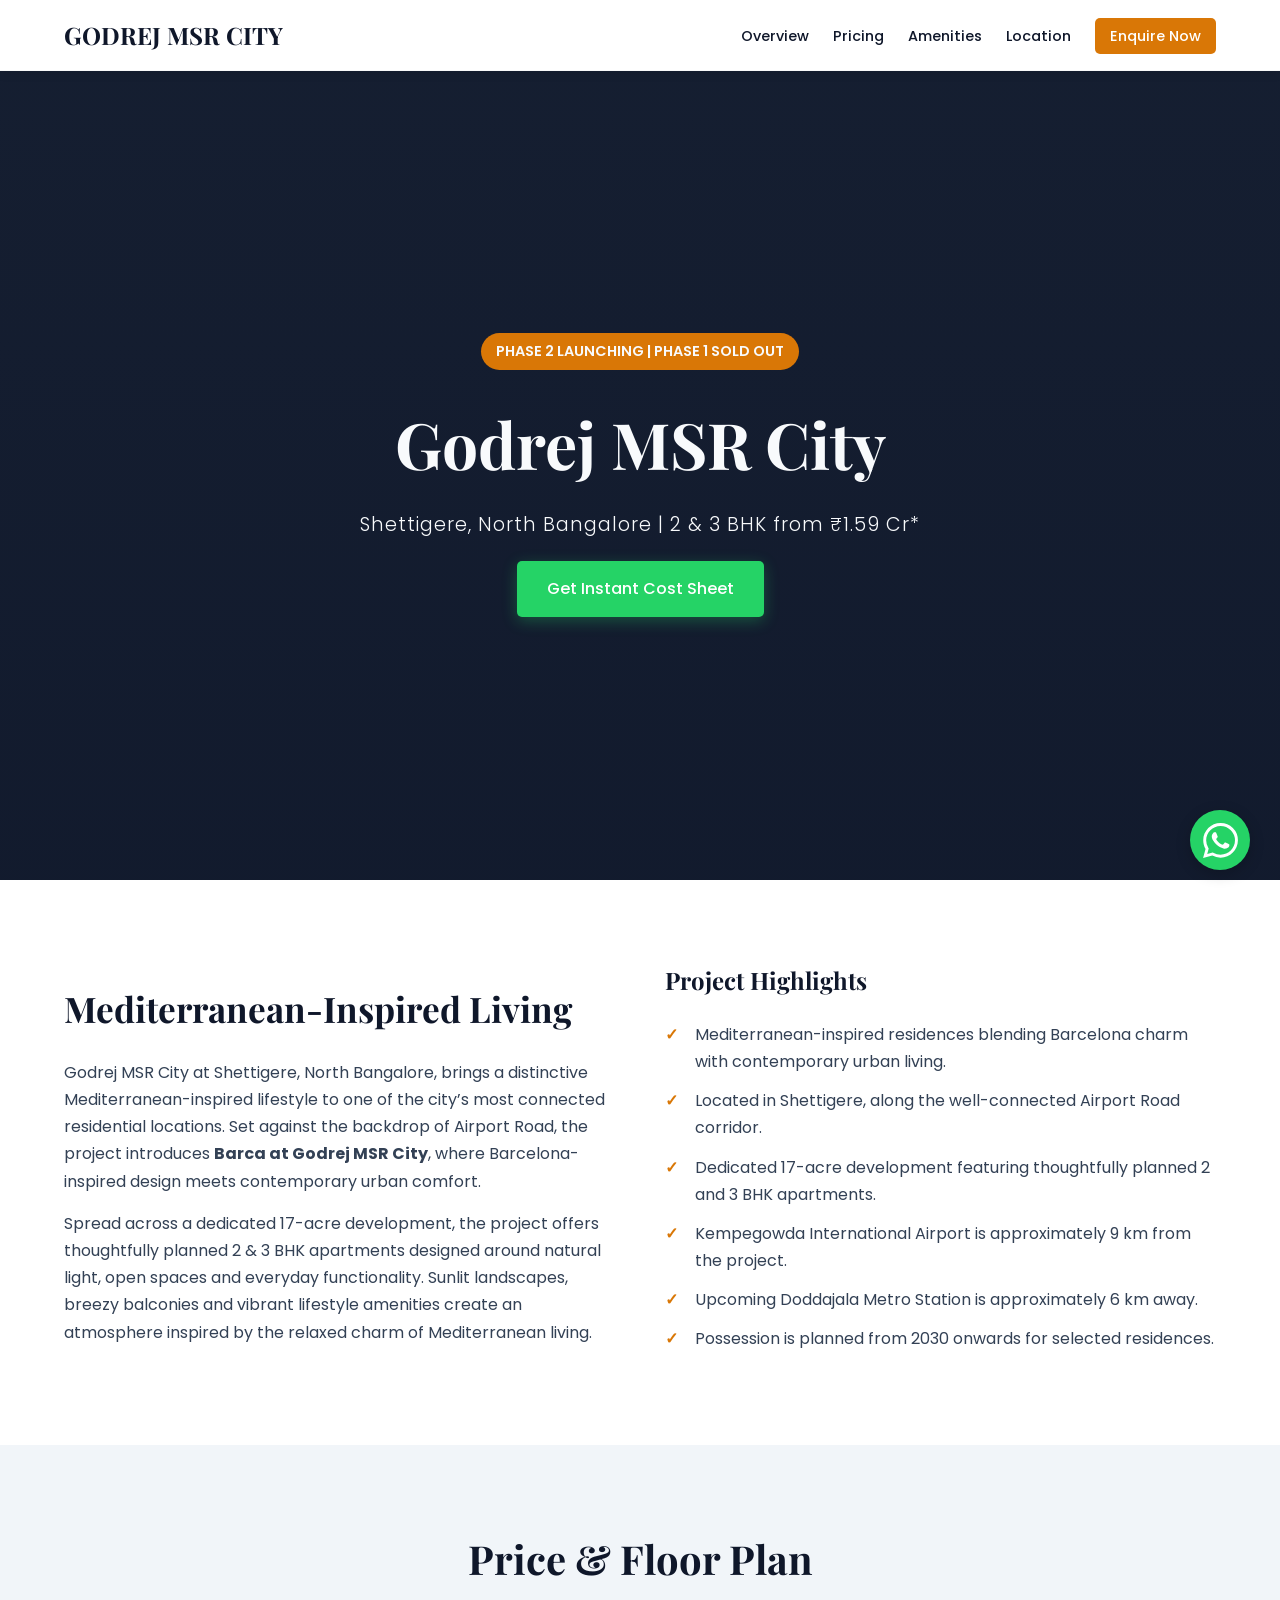
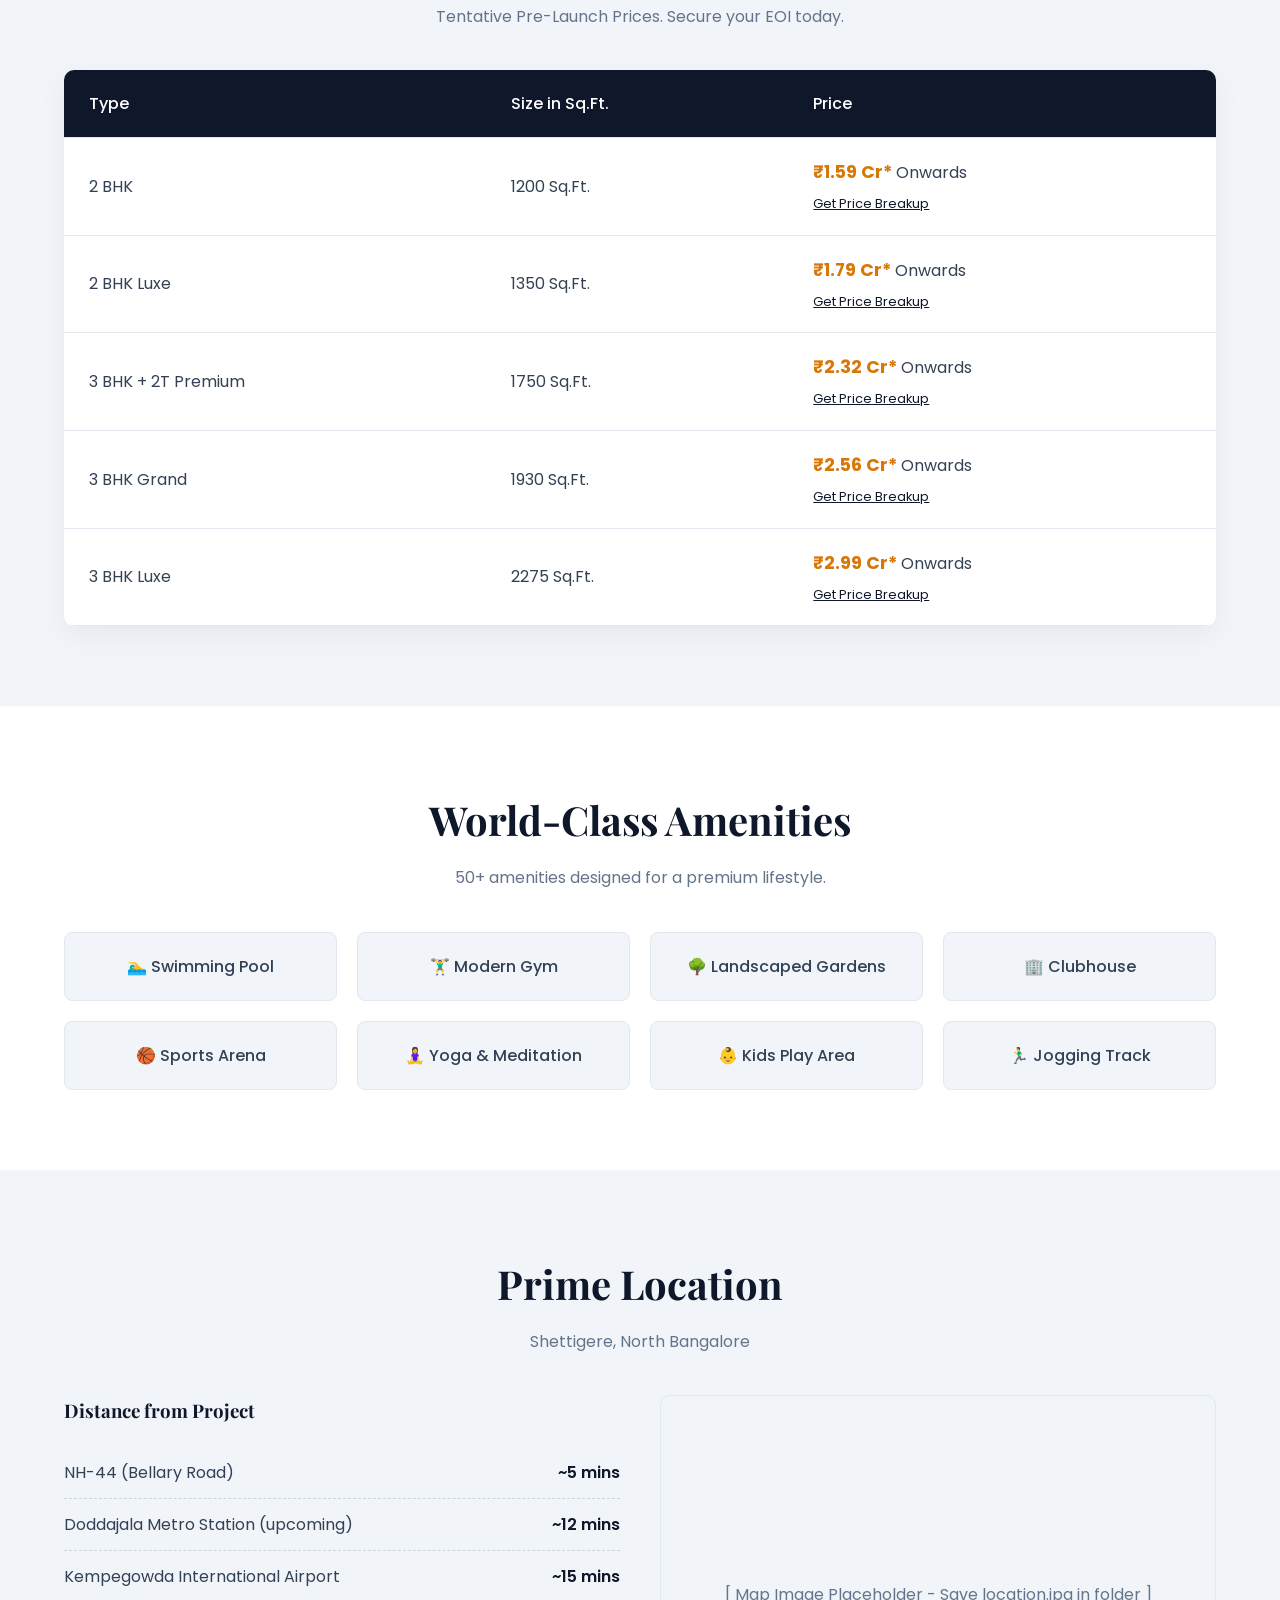
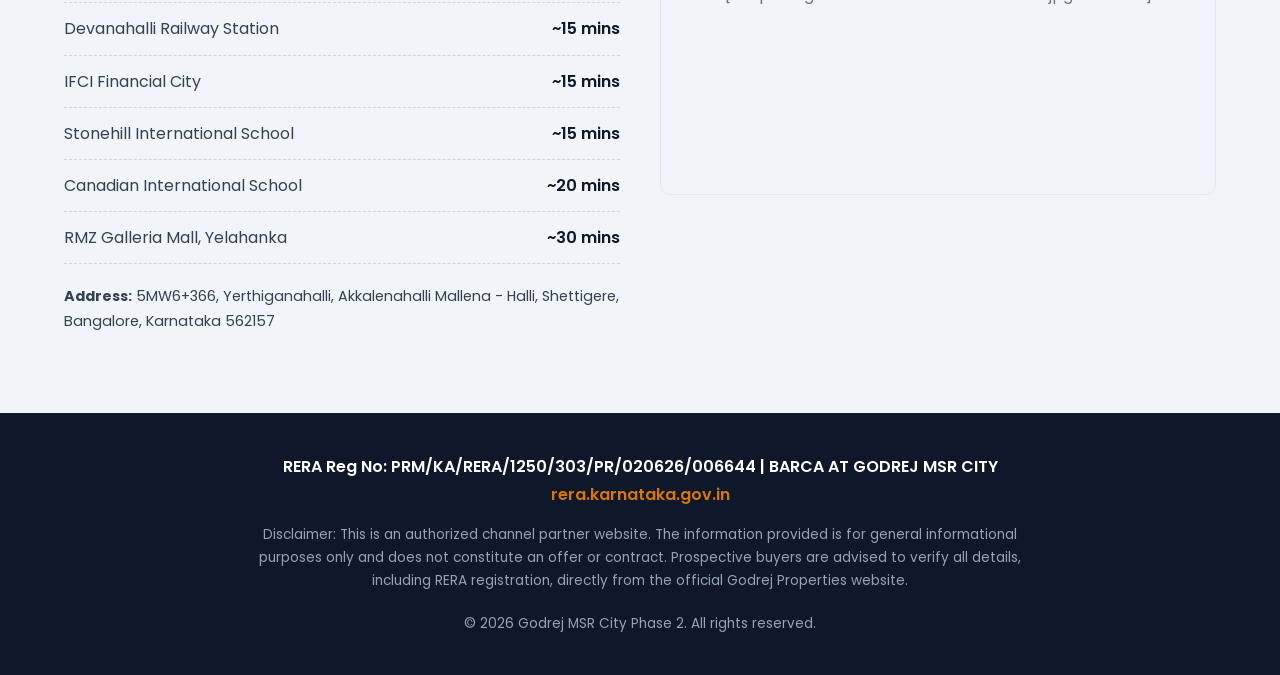
==== index.html @ 0992258e "Add files via upload" ====
<!DOCTYPE html>
<html lang="en">
<head>
    <meta charset="UTF-8">
    <meta name="viewport" content="width=device-width, initial-scale=1.0">
    <title>Godrej MSR City Shettigere | Price & Floor Plan</title>
    <meta name="description" content="Godrej MSR City at Shettigere, North Bangalore. 2 & 3 BHK apartments from ₹1.59 Cr. 62-acre township near Airport Road. EOI Open.">
    <link href="https://fonts.googleapis.com/css2?family=Playfair+Display:wght@600;700&family=Poppins:wght@300;400;500;600&display=swap" rel="stylesheet">
    <style>
        :root {
            --primary: #0f172a;
            --accent: #d97706;
            --whatsapp: #25D366;
            --text-light: #f8fafc;
            --text-dark: #334155;
            --bg-gray: #f1f5f9;
        }
        
        * { margin: 0; padding: 0; box-sizing: border-box; font-family: 'Poppins', sans-serif; }
        body { background-color: #fff; color: var(--text-dark); line-height: 1.7; }
        h1, h2, h3 { font-family: 'Playfair Display', serif; color: var(--primary); }

        /* NAVBAR */
        .navbar {
            position: fixed; top: 0; width: 100%; background: rgba(255,255,255,0.95);
            backdrop-filter: blur(10px); box-shadow: 0 2px 10px rgba(0,0,0,0.1);
            display: flex; justify-content: space-between; align-items: center;
            padding: 15px 5%; z-index: 1000;
        }
        .navbar img { height: 40px; }
        .nav-links a { text-decoration: none; color: var(--primary); margin-left: 20px; font-weight: 500; font-size: 0.9rem; }
        .nav-btn { background: var(--accent); color: white !important; padding: 8px 15px; border-radius: 5px; }

        /* HERO */
        .hero {
            height: 90vh; background: linear-gradient(rgba(15, 23, 42, 0.6), rgba(15, 23, 42, 0.8)), url('banner.jpg') center/cover no-repeat;
            background-color: #1e293b; display: flex; flex-direction: column; justify-content: center; align-items: center;
            text-align: center; color: var(--text-light); padding: 20px; margin-top: 70px;
        }
        .hero h1 { font-size: 4rem; color: var(--text-light); margin-bottom: 10px; }
        .hero p { font-size: 1.2rem; font-weight: 300; margin-bottom: 20px; letter-spacing: 1px; }
        .badge { background: var(--accent); padding: 6px 15px; border-radius: 20px; font-size: 0.9rem; font-weight: 600; margin-bottom: 20px; }

        /* COMMON */
        .section { padding: 80px 5%; max-width: 1300px; margin: 0 auto; }
        .section-header { text-align: center; margin-bottom: 40px; }
        .section-header h2 { font-size: 2.5rem; margin-bottom: 10px; }
        .section-header p { color: #64748b; }
        .btn { display: inline-block; padding: 14px 30px; border-radius: 5px; text-decoration: none; font-weight: 500; transition: 0.3s; text-align: center; }
        .btn-wa { background: var(--whatsapp); color: white; box-shadow: 0 4px 15px rgba(37,211,102,0.3); }
        .btn-wa:hover { background: #1eb954; transform: translateY(-2px); }

        /* OVERVIEW */
        .grid-2 { display: grid; grid-template-columns: 1fr 1fr; gap: 50px; align-items: center; }
        .highlights { list-style: none; margin-top: 20px; }
        .highlights li { margin-bottom: 12px; padding-left: 30px; position: relative; }
        .highlights li::before { content: "✓"; color: var(--accent); position: absolute; left: 0; font-weight: bold; }

        /* PRICING */
        .pricing-section { background: var(--bg-gray); }
        .table-container { overflow-x: auto; background: white; border-radius: 10px; box-shadow: 0 10px 30px rgba(0,0,0,0.05); }
        table { width: 100%; border-collapse: collapse; }
        th, td { padding: 20px 25px; text-align: left; border-bottom: 1px solid #e2e8f0; }
        th { background: var(--primary); color: white; font-weight: 500; }
        td strong { color: var(--accent); font-size: 1.1rem; }
        td a { color: var(--primary); font-size: 0.8rem; text-decoration: underline; display: block; margin-top: 5px; }

        /* AMENITIES */
        .amenities-grid { display: grid; grid-template-columns: repeat(auto-fit, minmax(250px, 1fr)); gap: 20px; }
        .amenity-card { background: var(--bg-gray); padding: 20px; border-radius: 8px; text-align: center; font-weight: 500; border: 1px solid #e2e8f0; }

        /* LOCATION */
        .location-grid { display: grid; grid-template-columns: 1fr 1fr; gap: 40px; }
        .dist-list { list-style: none; }
        .dist-list li { display: flex; justify-content: space-between; border-bottom: 1px dashed #cbd5e1; padding: 12px 0; }
        .dist-list span { font-weight: 600; color: var(--primary); }
        .map-placeholder { background: url('location.jpg') center/cover, var(--bg-gray); height: 400px; border-radius: 10px; display: flex; align-items: center; justify-content: center; color: #64748b; border: 1px solid #e2e8f0;}

        /* FOOTER */
        footer { background: var(--primary); color: #94a3b8; padding: 40px 5%; text-align: center; font-size: 0.85rem; }
        footer a { color: var(--accent); text-decoration: none; }
        .rera { color: white; font-weight: 600; margin-bottom: 15px; font-size: 1rem; }

        /* FLOATING WHATSAPP */
        .float-wa { position: fixed; bottom: 30px; right: 30px; background: var(--whatsapp); width: 60px; height: 60px; border-radius: 50%; display: flex; justify-content: center; align-items: center; box-shadow: 0 4px 15px rgba(0,0,0,0.2); z-index: 1000; transition: 0.3s; }
        .float-wa:hover { transform: scale(1.1); }

        @media (max-width: 768px) {
            .hero h1 { font-size: 2.5rem; }
            .grid-2, .location-grid { grid-template-columns: 1fr; }
            .nav-links { display: none; }
        }
    </style>
</head>
<body>

    <!-- NAVBAR -->
    <nav class="navbar">
        <h2 style="font-size: 1.5rem; margin:0;">GODREJ MSR CITY</h2>
        <div class="nav-links">
            <a href="#overview">Overview</a>
            <a href="#pricing">Pricing</a>
            <a href="#amenities">Amenities</a>
            <a href="#location">Location</a>
            <a href="https://wa.me/919876543210" class="nav-btn" target="_blank">Enquire Now</a>
        </div>
    </nav>

    <!-- HERO -->
    <header class="hero">
        <span class="badge">PHASE 2 LAUNCHING | PHASE 1 SOLD OUT</span>
        <h1>Godrej MSR City</h1>
        <p>Shettigere, North Bangalore | 2 & 3 BHK from ₹1.59 Cr*</p>
        <a href="https://wa.me/919876543210?text=Hi,%20I%20am%20interested%20in%20Godrej%20MSR%20City.%20Please%20share%20the%20cost%20sheet." class="btn btn-wa" target="_blank">Get Instant Cost Sheet</a>
    </header>

    <!-- OVERVIEW -->
    <section id="overview" class="section">
        <div class="grid-2">
            <div>
                <h2 style="font-size: 2.2rem; margin-bottom: 20px;">Mediterranean-Inspired Living</h2>
                <p style="margin-bottom: 15px;">Godrej MSR City at Shettigere, North Bangalore, brings a distinctive Mediterranean-inspired lifestyle to one of the city’s most connected residential locations. Set against the backdrop of Airport Road, the project introduces <strong>Barca at Godrej MSR City</strong>, where Barcelona-inspired design meets contemporary urban comfort.</p>
                <p>Spread across a dedicated 17-acre development, the project offers thoughtfully planned 2 & 3 BHK apartments designed around natural light, open spaces and everyday functionality. Sunlit landscapes, breezy balconies and vibrant lifestyle amenities create an atmosphere inspired by the relaxed charm of Mediterranean living.</p>
            </div>
            <div>
                <h3 style="margin-bottom: 15px; font-size: 1.5rem;">Project Highlights</h3>
                <ul class="highlights">
                    <li>Mediterranean-inspired residences blending Barcelona charm with contemporary urban living.</li>
                    <li>Located in Shettigere, along the well-connected Airport Road corridor.</li>
                    <li>Dedicated 17-acre development featuring thoughtfully planned 2 and 3 BHK apartments.</li>
                    <li>Kempegowda International Airport is approximately 9 km from the project.</li>
                    <li>Upcoming Doddajala Metro Station is approximately 6 km away.</li>
                    <li>Possession is planned from 2030 onwards for selected residences.</li>
                </ul>
            </div>
        </div>
    </section>

    <!-- PRICING -->
    <section id="pricing" class="section pricing-section">
        <div class="section-header">
            <h2>Price & Floor Plan</h2>
            <p>Tentative Pre-Launch Prices. Secure your EOI today.</p>
        </div>
        <div class="table-container">
            <table>
                <thead>
                    <tr>
                        <th>Type</th>
                        <th>Size in Sq.Ft.</th>
                        <th>Price</th>
                    </tr>
                </thead>
                <tbody>
                    <tr>
                        <td>2 BHK</td>
                        <td>1200 Sq.Ft.</td>
                        <td><strong>₹1.59 Cr*</strong> Onwards <a href="https://wa.me/919876543210?text=I%20want%20the%20price%20breakup%20for%202BHK" target="_blank">Get Price Breakup</a></td>
                    </tr>
                    <tr>
                        <td>2 BHK Luxe</td>
                        <td>1350 Sq.Ft.</td>
                        <td><strong>₹1.79 Cr*</strong> Onwards <a href="https://wa.me/919876543210?text=I%20want%20the%20price%20breakup%20for%202BHK%20Luxe" target="_blank">Get Price Breakup</a></td>
                    </tr>
                    <tr>
                        <td>3 BHK + 2T Premium</td>
                        <td>1750 Sq.Ft.</td>
                        <td><strong>₹2.32 Cr*</strong> Onwards <a href="https://wa.me/919876543210?text=I%20want%20the%20price%20breakup%20for%203BHK%20Premium" target="_blank">Get Price Breakup</a></td>
                    </tr>
                    <tr>
                        <td>3 BHK Grand</td>
                        <td>1930 Sq.Ft.</td>
                        <td><strong>₹2.56 Cr*</strong> Onwards <a href="https://wa.me/919876543210?text=I%20want%20the%20price%20breakup%20for%203BHK%20Grand" target="_blank">Get Price Breakup</a></td>
                    </tr>
                    <tr>
                        <td>3 BHK Luxe</td>
                        <td>2275 Sq.Ft.</td>
                        <td><strong>₹2.99 Cr*</strong> Onwards <a href="https://wa.me/919876543210?text=I%20want%20the%20price%20breakup%20for%203BHK%20Luxe" target="_blank">Get Price Breakup</a></td>
                    </tr>
                </tbody>
            </table>
        </div>
    </section>

    <!-- AMENITIES -->
    <section id="amenities" class="section">
        <div class="section-header">
            <h2>World-Class Amenities</h2>
            <p>50+ amenities designed for a premium lifestyle.</p>
        </div>
        <div class="amenities-grid">
            <div class="amenity-card">🏊‍♂️ Swimming Pool</div>
            <div class="amenity-card">🏋️‍♂️ Modern Gym</div>
            <div class="amenity-card">🌳 Landscaped Gardens</div>
            <div class="amenity-card">🏢 Clubhouse</div>
            <div class="amenity-card">🏀 Sports Arena</div>
            <div class="amenity-card">🧘‍♀️ Yoga & Meditation</div>
            <div class="amenity-card">👶 Kids Play Area</div>
            <div class="amenity-card">🏃‍♂️ Jogging Track</div>
        </div>
    </section>

    <!-- LOCATION -->
    <section id="location" class="section" style="background: var(--bg-gray);">
        <div class="section-header">
            <h2>Prime Location</h2>
            <p>Shettigere, North Bangalore</p>
        </div>
        <div class="location-grid">
            <div>
                <h3 style="margin-bottom: 20px;">Distance from Project</h3>
                <ul class="dist-list">
                    <li>NH-44 (Bellary Road) <span>~5 mins</span></li>
                    <li>Doddajala Metro Station (upcoming) <span>~12 mins</span></li>
                    <li>Kempegowda International Airport <span>~15 mins</span></li>
                    <li>Devanahalli Railway Station <span>~15 mins</span></li>
                    <li>IFCI Financial City <span>~15 mins</span></li>
                    <li>Stonehill International School <span>~15 mins</span></li>
                    <li>Canadian International School <span>~20 mins</span></li>
                    <li>RMZ Galleria Mall, Yelahanka <span>~30 mins</span></li>
                </ul>
                <p style="margin-top: 20px; font-size: 0.9rem;"><strong>Address:</strong> 5MW6+366, Yerthiganahalli, Akkalenahalli Mallena - Halli, Shettigere, Bangalore, Karnataka 562157</p>
            </div>
            <div class="map-placeholder">
                <!-- Replace this div with a real Google Map iframe later if you want -->
                <p>[ Map Image Placeholder - Save location.jpg in folder ]</p>
            </div>
        </div>
    </section>

    <!-- FOOTER & RERA -->
    <footer>
        <div class="rera">
            RERA Reg No: PRM/KA/RERA/1250/303/PR/020626/006644 | BARCA AT GODREJ MSR CITY<br>
            <a href="https://rera.karnataka.gov.in" target="_blank">rera.karnataka.gov.in</a>
        </div>
        <p style="max-width: 800px; margin: 0 auto 20px auto;">
            Disclaimer: This is an authorized channel partner website. The information provided is for general informational purposes only and does not constitute an offer or contract. Prospective buyers are advised to verify all details, including RERA registration, directly from the official Godrej Properties website.
        </p>
        <p>© 2026 Godrej MSR City Phase 2. All rights reserved.</p>
    </footer>

    <!-- FLOATING WHATSAPP BUTTON -->
    <a href="https://wa.me/919876543210?text=Hi,%20I%20am%20interested%20in%20Godrej%20MSR%20City%20Phase%202." class="float-wa" target="_blank">
        <svg width="35" height="35" viewBox="0 0 24 24" fill="white" xmlns="http://www.w3.org/2000/svg"><path d="M17.472 14.382c-.297-.149-1.758-.867-2.03-.967-.273-.099-.471-.148-.67.15-.197.297-.767.966-.94 1.164-.173.199-.347.223-.644.075-.297-.15-1.255-.463-2.39-1.475-.883-.788-1.48-1.761-1.653-2.059-.173-.297-.018-.458.13-.606.134-.133.298-.347.446-.52.149-.174.198-.298.298-.497.099-.198.05-.371-.025-.52-.075-.149-.669-1.612-.916-2.207-.242-.579-.487-.5-.669-.51-.173-.008-.371-.01-.57-.01-.198 0-.52.074-.792.372-.272.297-1.04 1.016-1.04 2.479 0 1.462 1.065 2.875 1.213 3.074.149.198 2.096 3.2 5.077 4.487.709.306 1.262.489 1.694.625.712.227 1.36.195 1.871.118.571-.085 1.758-.719 2.006-1.413.248-.694.248-1.289.173-1.413-.074-.124-.272-.198-.57-.347m-5.421 7.403h-.004a9.87 9.87 0 01-5.031-1.378l-.361-.214-3.741.982.998-3.648-.235-.374a9.86 9.86 0 01-1.51-5.26c.001-5.45 4.436-9.884 9.888-9.884 2.64 0 5.122 1.03 6.988 2.898a9.825 9.825 0 012.893 6.994c-.003 5.45-4.437 9.884-9.885 9.884m8.413-18.297A11.815 11.815 0 0012.05 0C5.495 0 .16 5.335.157 11.892c0 2.096.547 4.142 1.588 5.945L.057 24l6.305-1.654a11.882 11.882 0 005.683 1.448h.005c6.554 0 11.89-5.335 11.893-11.893a11.821 11.821 0 00-3.48-8.413z"/></svg>
    </a>

</body>
</html>
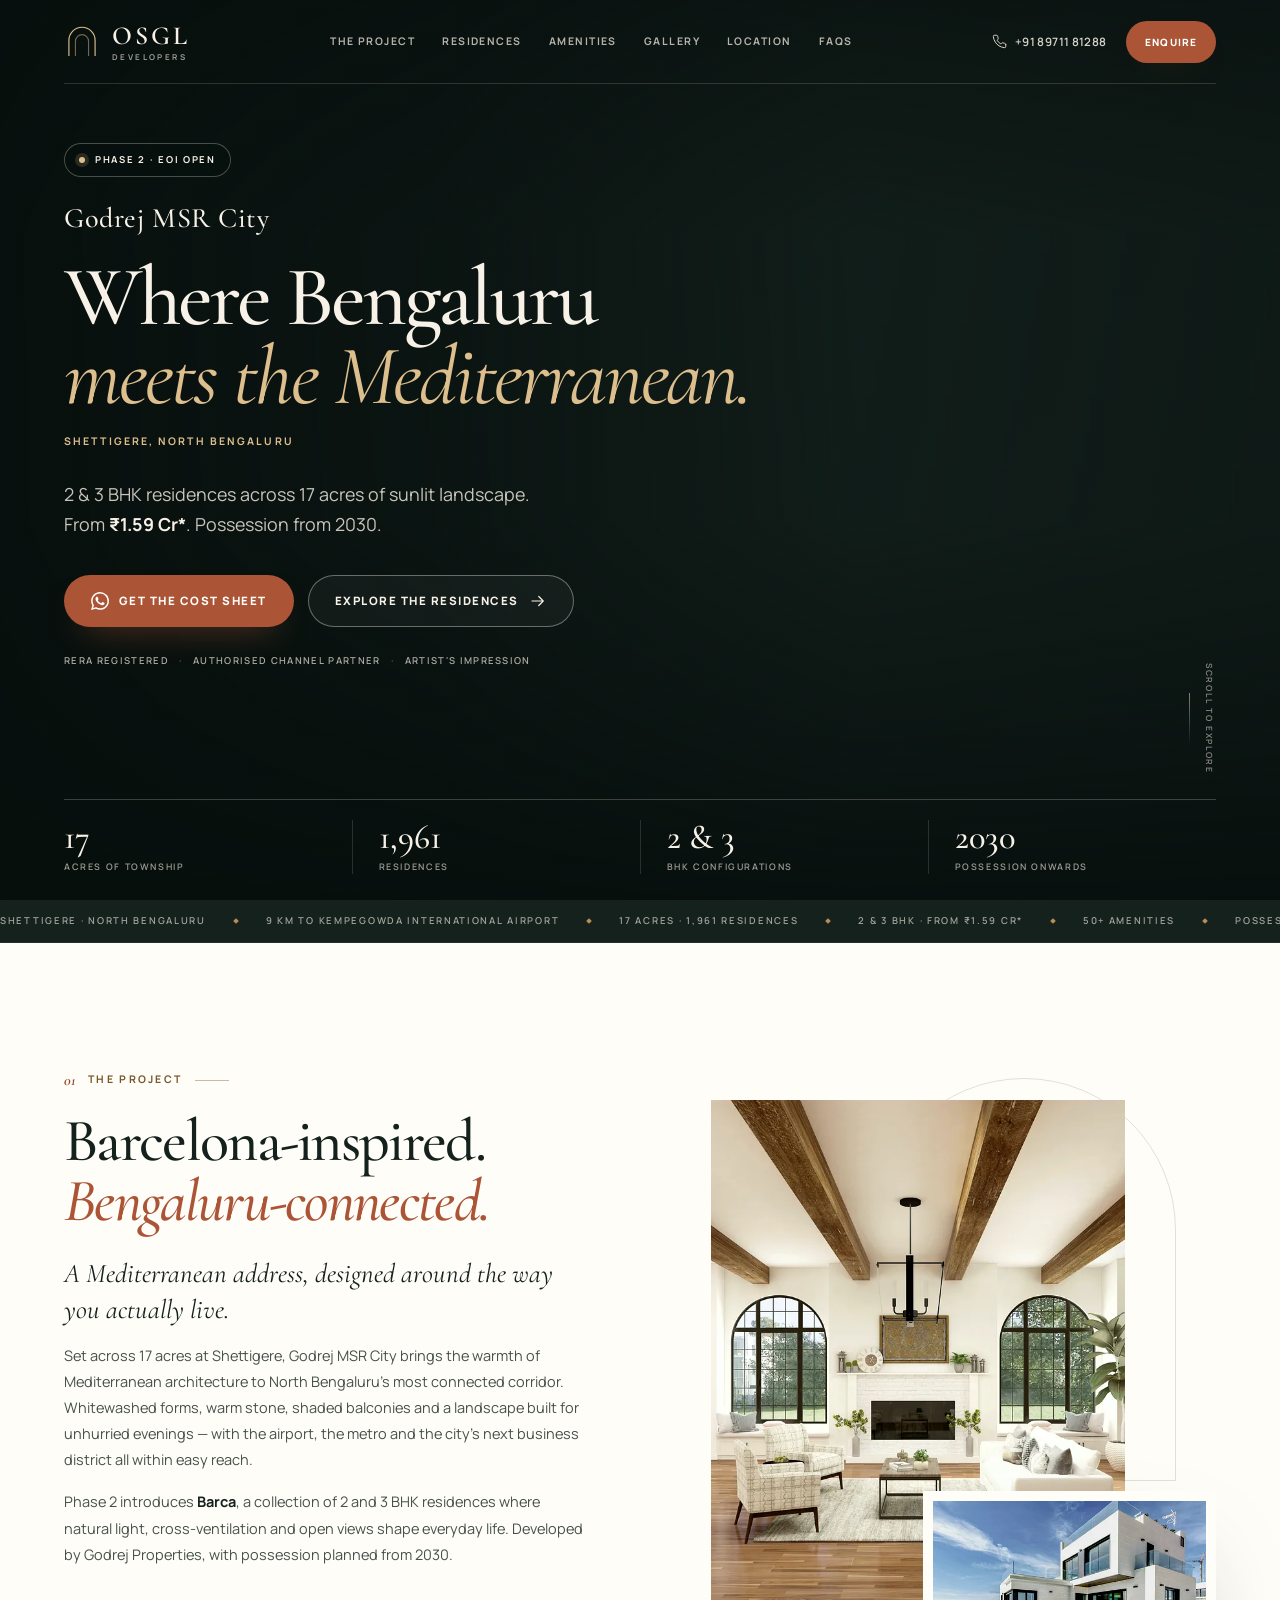
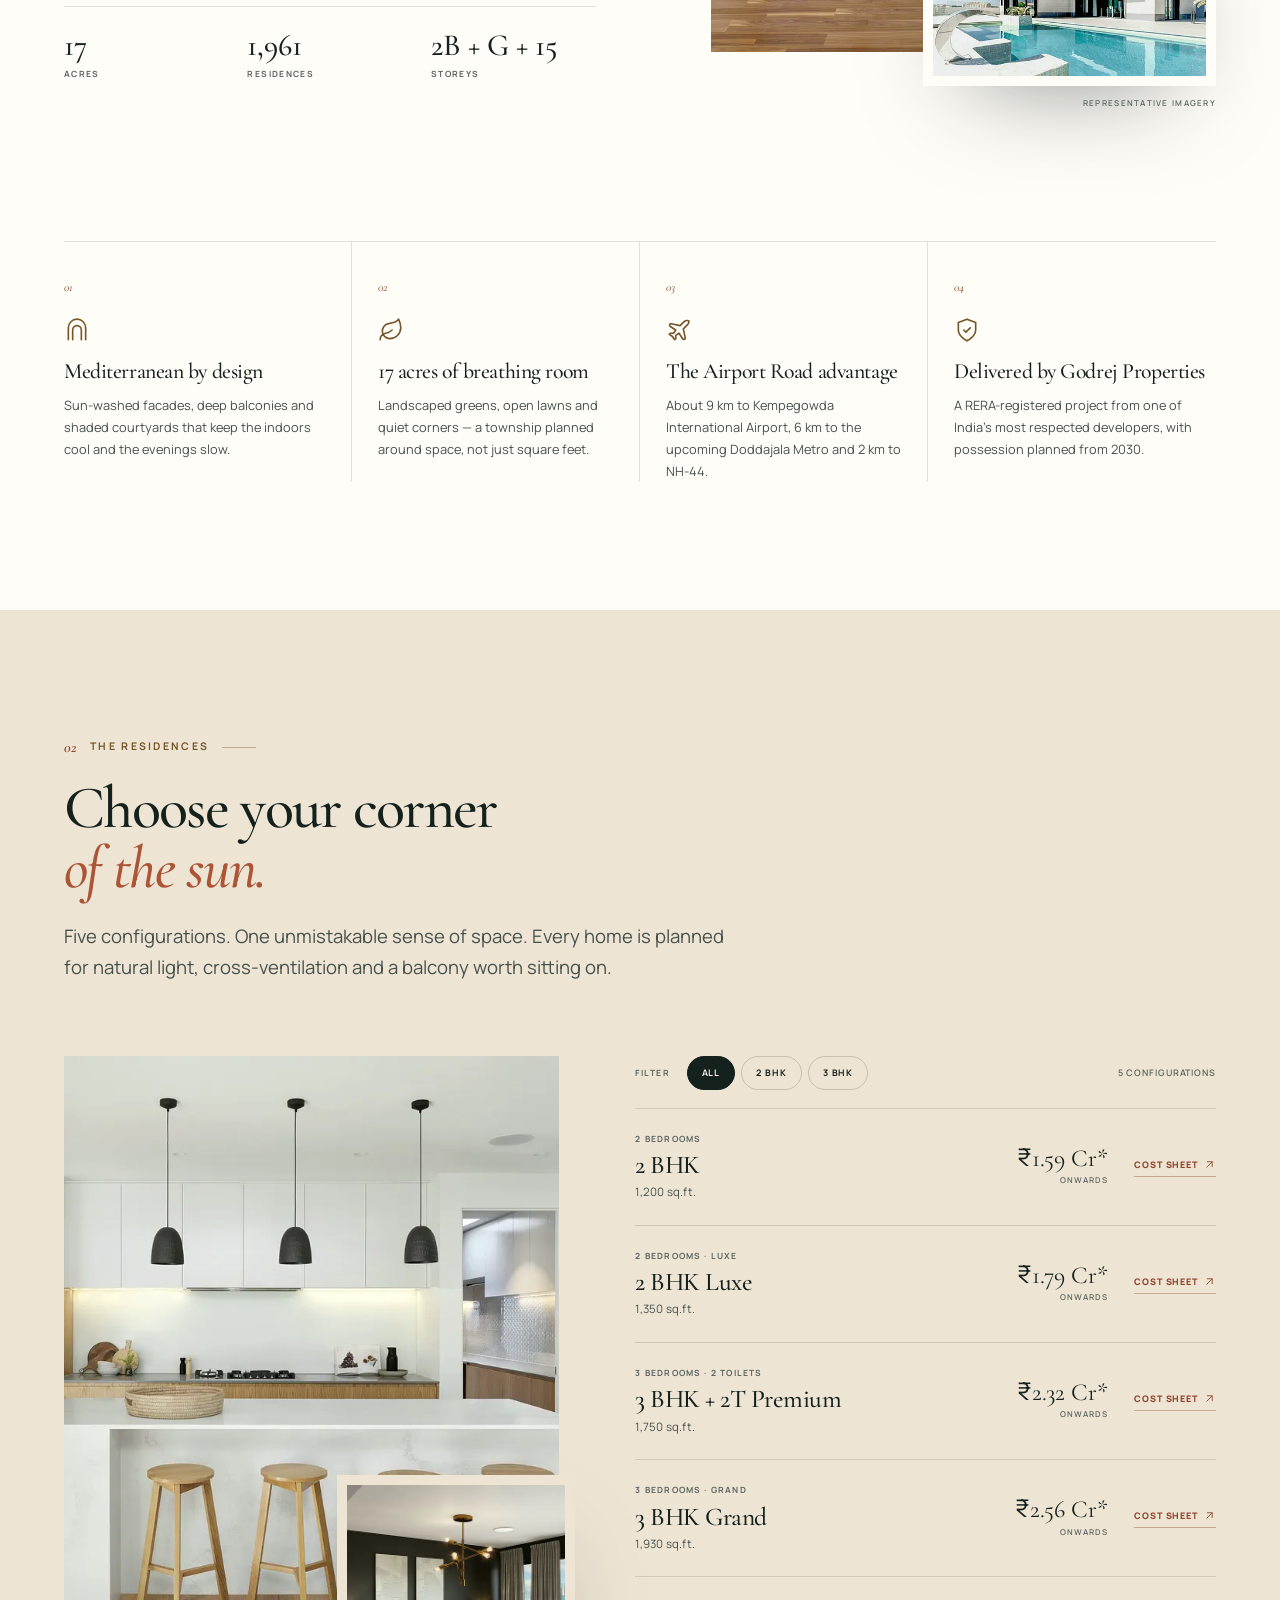
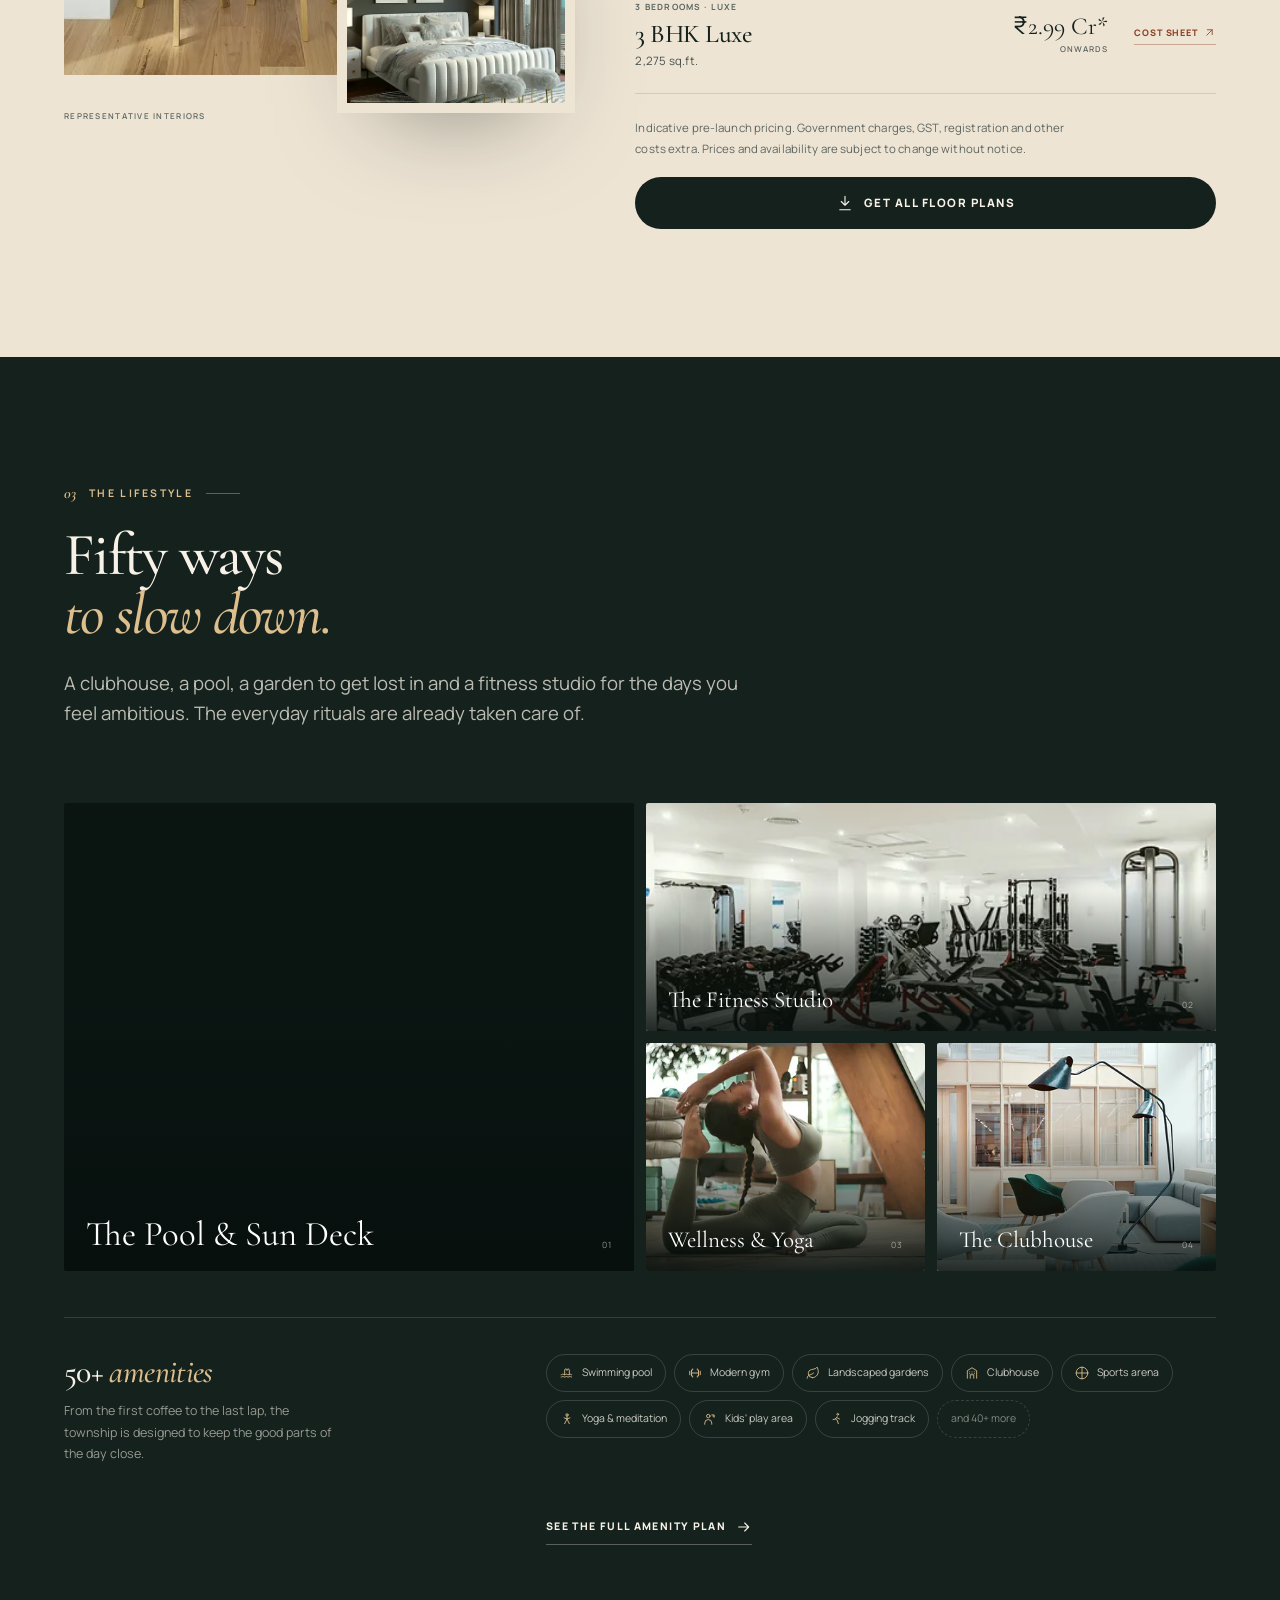
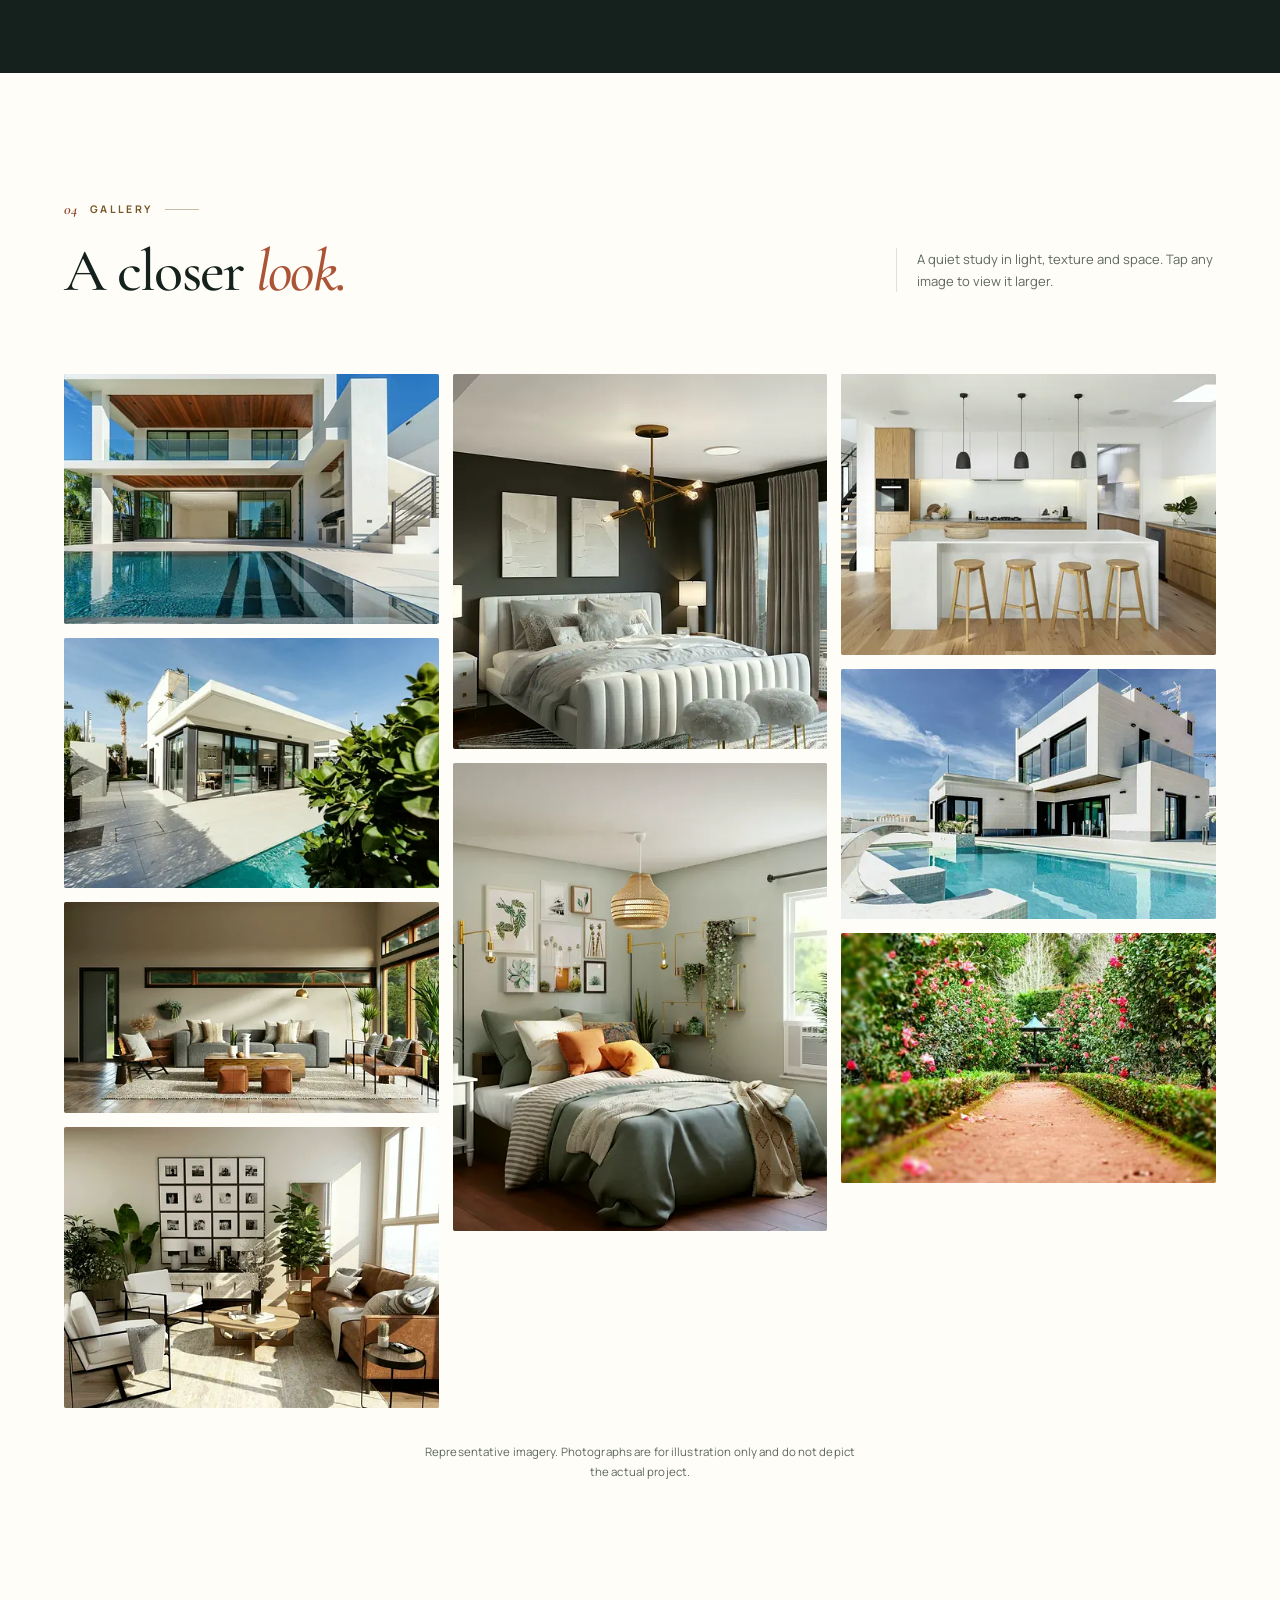
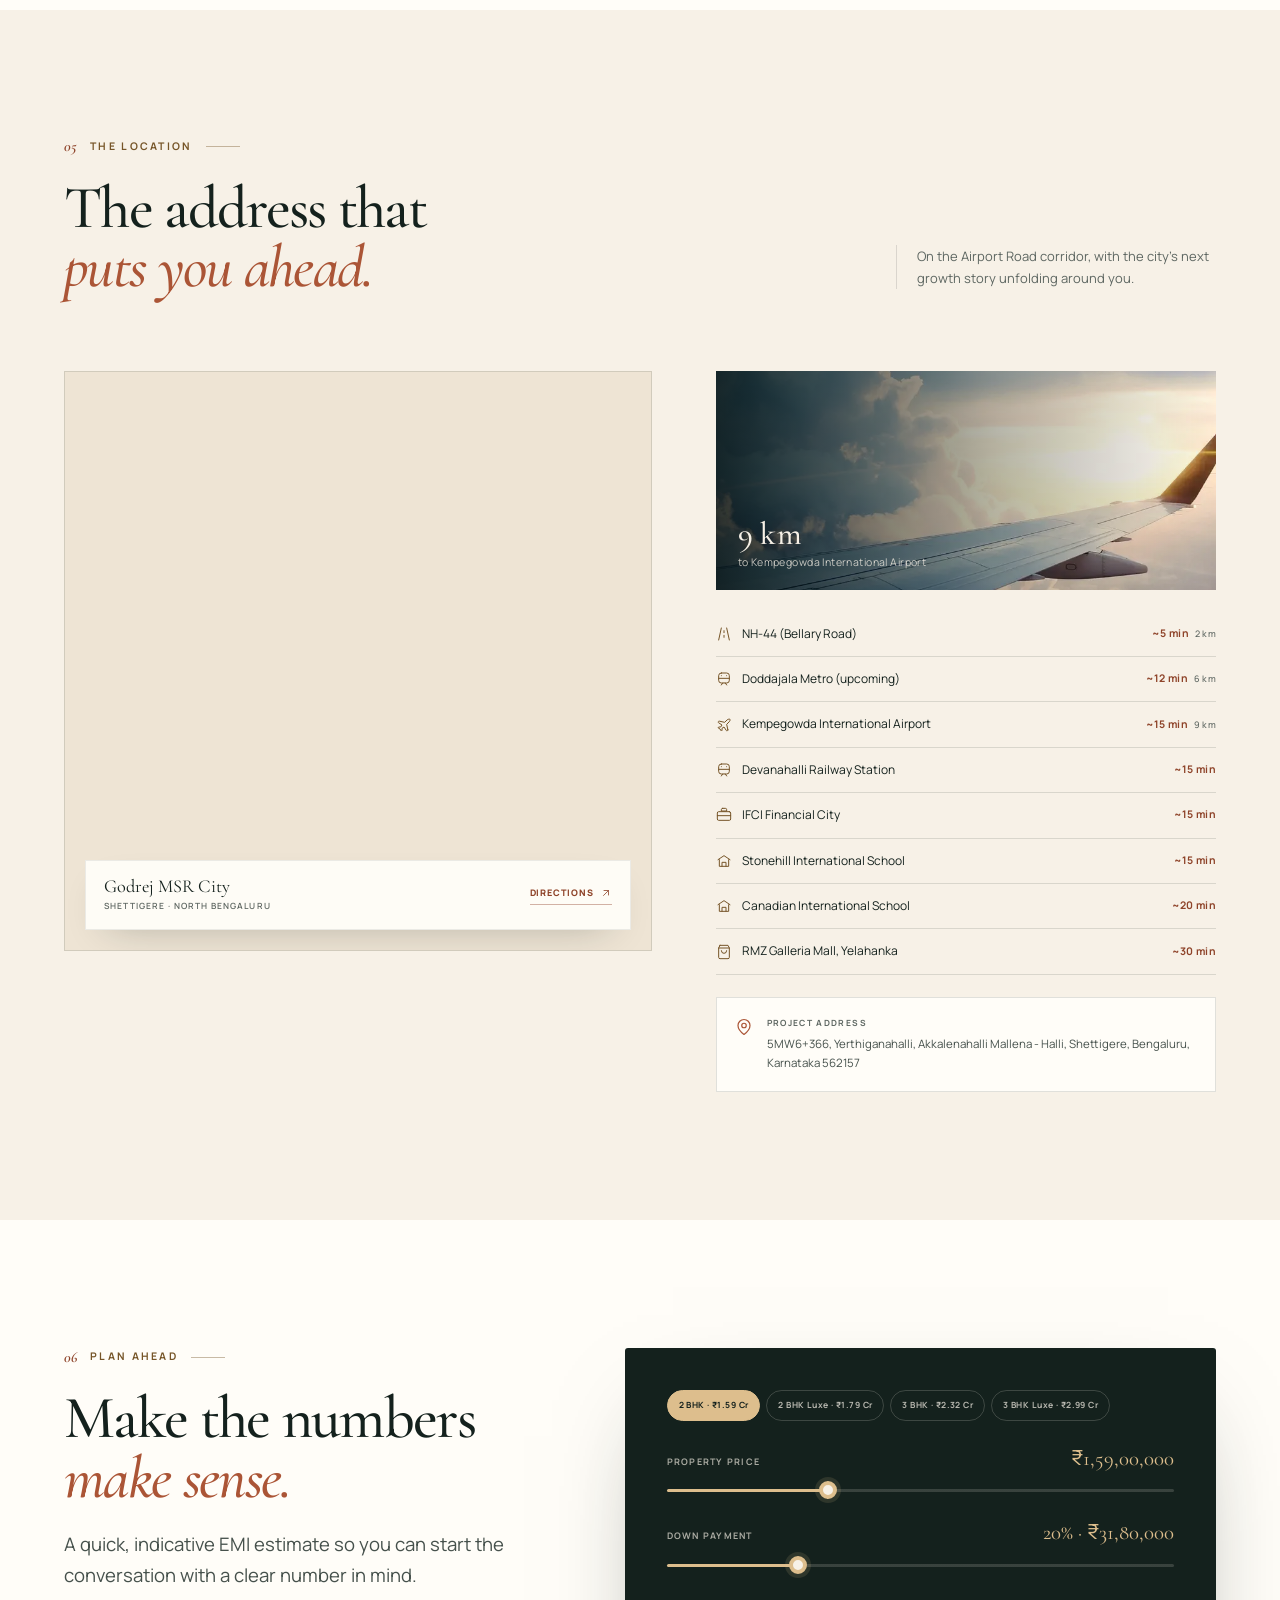
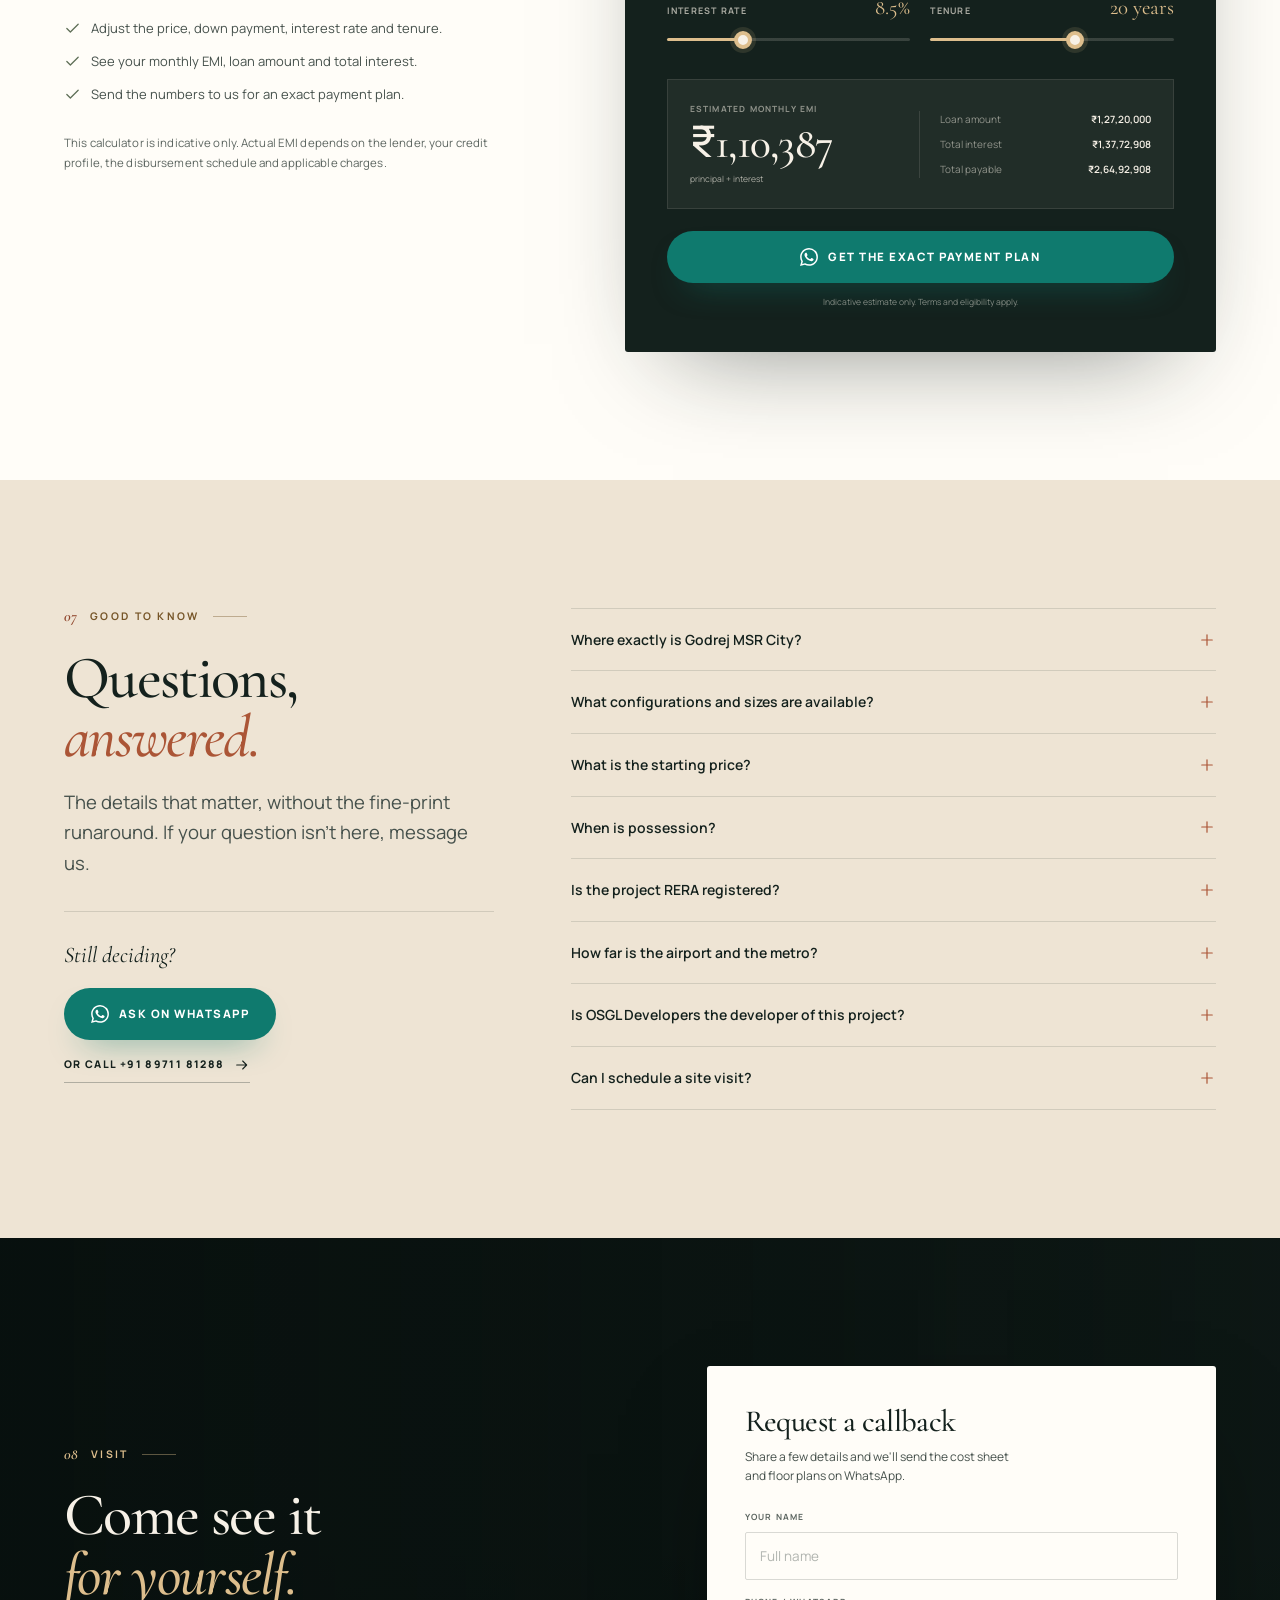
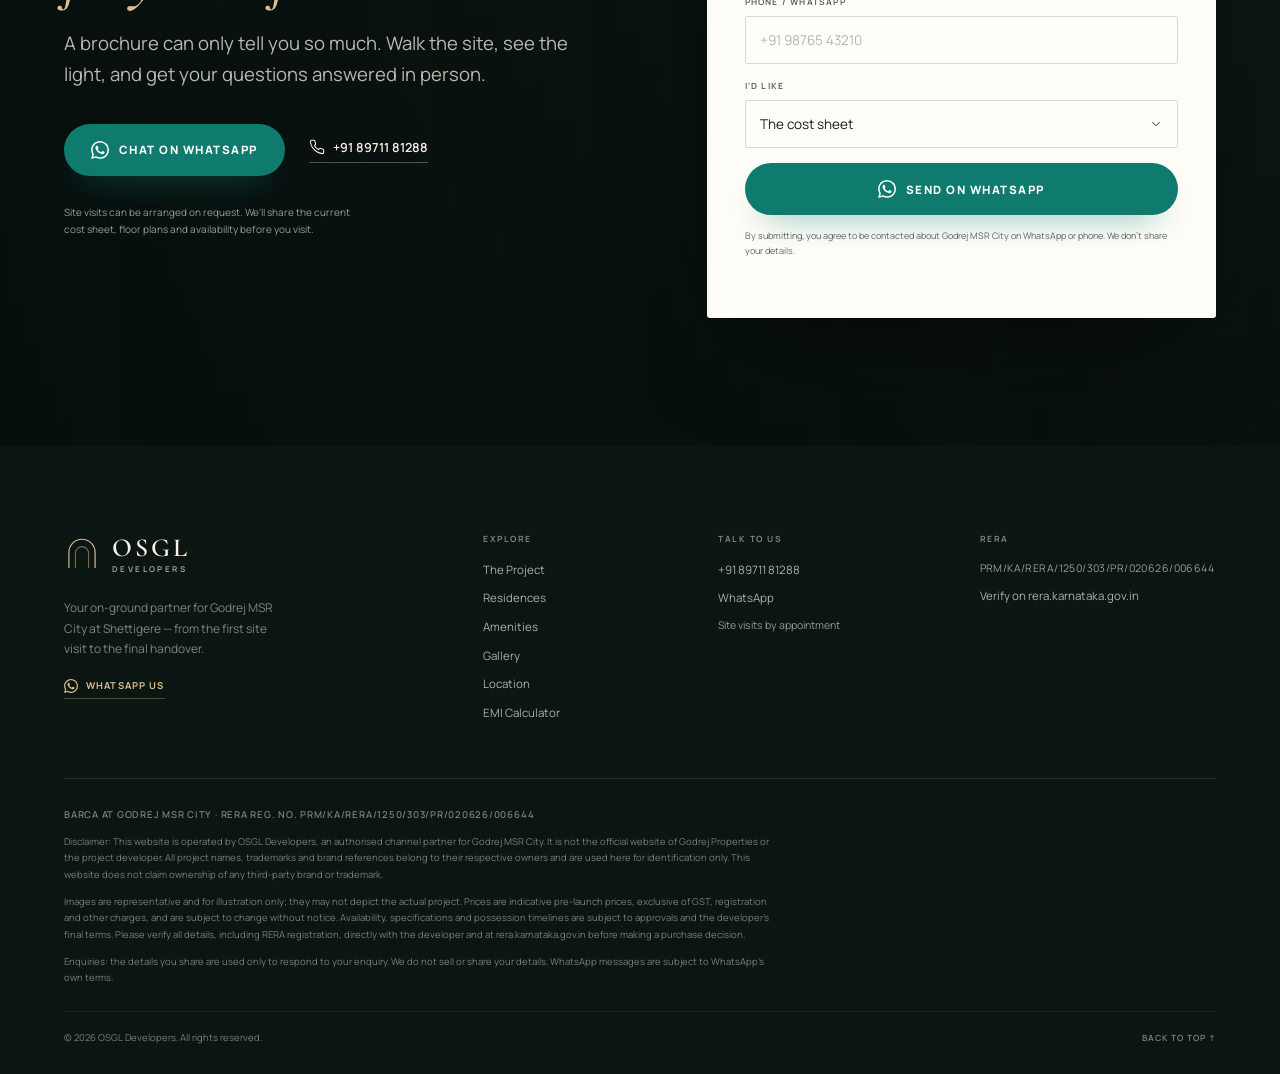
==== commit 2c1398b5: "temp" ====
--- a/index.html
+++ b/index.html
@@ -1,249 +1,1042 @@
 <!DOCTYPE html>
-<html lang="en">
+<html lang="en-IN">
 <head>
-    <meta charset="UTF-8">
-    <meta name="viewport" content="width=device-width, initial-scale=1.0">
-    <title>Godrej MSR City Shettigere | Price & Floor Plan</title>
-    <meta name="description" content="Godrej MSR City at Shettigere, North Bangalore. 2 & 3 BHK apartments from ₹1.59 Cr. 62-acre township near Airport Road. EOI Open.">
-    <link href="https://fonts.googleapis.com/css2?family=Playfair+Display:wght@600;700&family=Poppins:wght@300;400;500;600&display=swap" rel="stylesheet">
-    <style>
-        :root {
-            --primary: #0f172a;
-            --accent: #d97706;
-            --whatsapp: #25D366;
-            --text-light: #f8fafc;
-            --text-dark: #334155;
-            --bg-gray: #f1f5f9;
+  <meta charset="UTF-8">
+  <meta name="viewport" content="width=device-width, initial-scale=1">
+  <meta name="theme-color" content="#14201d">
+
+  <title>Godrej MSR City Shettigere | 2 &amp; 3 BHK from ₹1.59 Cr*</title>
+  <meta name="description" content="Godrej MSR City, Shettigere — 2 &amp; 3 BHK homes across 17 acres from ₹1.59 Cr*. Get the cost sheet, floor plans and site-visit slots on WhatsApp.">
+  <link rel="canonical" href="https://osgldevelopers.com/">
+  <meta name="robots" content="index, follow, max-image-preview:large">
+
+  <!-- Open Graph / social -->
+  <meta property="og:type" content="website">
+  <meta property="og:locale" content="en_IN">
+  <meta property="og:site_name" content="OSGL Developers">
+  <meta property="og:title" content="Godrej MSR City, Shettigere | A Mediterranean address in North Bengaluru">
+  <meta property="og:description" content="2 &amp; 3 BHK residences across 17 acres, from ₹1.59 Cr*. Explore the project and get the current cost sheet on WhatsApp.">
+  <meta property="og:url" content="https://osgldevelopers.com/">
+  <meta property="og:image" content="https://osgldevelopers.com/assets/img/og-cover.jpg">
+  <meta property="og:image:width" content="1200">
+  <meta property="og:image:height" content="630">
+  <meta property="og:image:alt" content="Mediterranean-inspired luxury residences at Godrej MSR City, Shettigere">
+  <meta name="twitter:card" content="summary_large_image">
+  <meta name="twitter:title" content="Godrej MSR City, Shettigere | OSGL Developers">
+  <meta name="twitter:description" content="2 &amp; 3 BHK residences across 17 acres, from ₹1.59 Cr*. Cost sheet, floor plans and site visits on WhatsApp.">
+  <meta name="twitter:image" content="https://osgldevelopers.com/assets/img/og-cover.jpg">
+
+  <!-- Icons / manifest -->
+  <link rel="icon" href="assets/img/favicon.svg" type="image/svg+xml">
+  <link rel="icon" href="assets/img/favicon-32.png" sizes="32x32" type="image/png">
+  <link rel="apple-touch-icon" href="assets/img/apple-touch-icon.png">
+  <link rel="manifest" href="site.webmanifest">
+  <meta name="apple-mobile-web-app-title" content="OSGL Developers">
+
+  <!-- Fonts (self-hosted) -->
+  <link rel="preload" href="assets/fonts/cormorant-garamond-normal-latin.woff2" as="font" type="font/woff2" crossorigin>
+  <link rel="preload" href="assets/fonts/cormorant-garamond-italic-latin.woff2" as="font" type="font/woff2" crossorigin>
+  <link rel="preload" href="assets/fonts/manrope-normal-latin.woff2" as="font" type="font/woff2" crossorigin>
+
+  <!-- LCP image: art-directed preload -->
+  <link rel="preload" as="image" type="image/webp" fetchpriority="high"
+        href="assets/img/hero-2400.webp"
+        imagesrcset="assets/img/hero-960.webp 960w, assets/img/hero-1600.webp 1600w, assets/img/hero-2400.webp 2400w, assets/img/hero-3200.webp 3200w, assets/img/hero-3840.webp 3840w"
+        imagesizes="100vw" media="(min-width: 721px)">
+  <link rel="preload" as="image" type="image/webp" fetchpriority="high"
+        href="assets/img/hero-mobile-1200.webp"
+        imagesrcset="assets/img/hero-mobile-640.webp 640w, assets/img/hero-mobile-900.webp 900w, assets/img/hero-mobile-1200.webp 1200w, assets/img/hero-mobile-1600.webp 1600w"
+        imagesizes="100vw" media="(max-width: 720px)">
+
+  <link rel="stylesheet" href="assets/css/fonts.css">
+  <link rel="stylesheet" href="assets/css/styles.css">
+  <noscript><style>.reveal{opacity:1!important;transform:none!important}</style></noscript>
+  <script>document.documentElement.classList.add('js');</script>
+
+  <script type="application/ld+json">
+  {
+    "@context": "https://schema.org",
+    "@graph": [
+      {
+        "@type": "RealEstateAgent",
+        "@id": "https://osgldevelopers.com/#osgl",
+        "name": "OSGL Developers",
+        "url": "https://osgldevelopers.com/",
+        "telephone": "+91-8971181288",
+        "areaServed": { "@type": "City", "name": "Bengaluru" },
+        "description": "Authorised channel partner for Godrej MSR City at Shettigere, North Bengaluru."
+      },
+      {
+        "@type": "ApartmentComplex",
+        "@id": "https://osgldevelopers.com/#project",
+        "name": "Godrej MSR City",
+        "alternateName": "Barca at Godrej MSR City",
+        "description": "A 17-acre, Mediterranean-inspired residential development at Shettigere, North Bengaluru, offering 2 and 3 BHK apartments with possession planned from 2030.",
+        "url": "https://osgldevelopers.com/",
+        "image": "https://osgldevelopers.com/assets/img/og-cover.jpg",
+        "telephone": "+91-8971181288",
+        "numberOfAccommodationUnits": 1961,
+        "address": {
+          "@type": "PostalAddress",
+          "streetAddress": "5MW6+366, Yerthiganahalli, Akkalenahalli Mallena - Halli, Shettigere",
+          "addressLocality": "Bengaluru",
+          "addressRegion": "Karnataka",
+          "postalCode": "562157",
+          "addressCountry": "IN"
+        },
+        "amenityFeature": [
+          { "@type": "LocationFeatureSpecification", "name": "Swimming pool", "value": true },
+          { "@type": "LocationFeatureSpecification", "name": "Clubhouse", "value": true },
+          { "@type": "LocationFeatureSpecification", "name": "Gymnasium", "value": true },
+          { "@type": "LocationFeatureSpecification", "name": "Yoga and meditation area", "value": true },
+          { "@type": "LocationFeatureSpecification", "name": "Landscaped gardens", "value": true },
+          { "@type": "LocationFeatureSpecification", "name": "Jogging track", "value": true },
+          { "@type": "LocationFeatureSpecification", "name": "Sports arena", "value": true },
+          { "@type": "LocationFeatureSpecification", "name": "Children's play area", "value": true }
+        ],
+        "offers": {
+          "@type": "Offer",
+          "priceCurrency": "INR",
+          "price": "15900000",
+          "availability": "https://schema.org/PreOrder",
+          "url": "https://osgldevelopers.com/#residences"
+        },
+        "identifier": {
+          "@type": "PropertyValue",
+          "propertyID": "RERA",
+          "value": "PRM/KA/RERA/1250/303/PR/020626/006644"
         }
-        
-        * { margin: 0; padding: 0; box-sizing: border-box; font-family: 'Poppins', sans-serif; }
-        body { background-color: #fff; color: var(--text-dark); line-height: 1.7; }
-        h1, h2, h3 { font-family: 'Playfair Display', serif; color: var(--primary); }
-
-        /* NAVBAR */
-        .navbar {
-            position: fixed; top: 0; width: 100%; background: rgba(255,255,255,0.95);
-            backdrop-filter: blur(10px); box-shadow: 0 2px 10px rgba(0,0,0,0.1);
-            display: flex; justify-content: space-between; align-items: center;
-            padding: 15px 5%; z-index: 1000;
-        }
-        .navbar img { height: 40px; }
-        .nav-links a { text-decoration: none; color: var(--primary); margin-left: 20px; font-weight: 500; font-size: 0.9rem; }
-        .nav-btn { background: var(--accent); color: white !important; padding: 8px 15px; border-radius: 5px; }
-
-        /* HERO */
-        .hero {
-            height: 90vh; background: linear-gradient(rgba(15, 23, 42, 0.6), rgba(15, 23, 42, 0.8)), url('banner.jpg') center/cover no-repeat;
-            background-color: #1e293b; display: flex; flex-direction: column; justify-content: center; align-items: center;
-            text-align: center; color: var(--text-light); padding: 20px; margin-top: 70px;
-        }
-        .hero h1 { font-size: 4rem; color: var(--text-light); margin-bottom: 10px; }
-        .hero p { font-size: 1.2rem; font-weight: 300; margin-bottom: 20px; letter-spacing: 1px; }
-        .badge { background: var(--accent); padding: 6px 15px; border-radius: 20px; font-size: 0.9rem; font-weight: 600; margin-bottom: 20px; }
-
-        /* COMMON */
-        .section { padding: 80px 5%; max-width: 1300px; margin: 0 auto; }
-        .section-header { text-align: center; margin-bottom: 40px; }
-        .section-header h2 { font-size: 2.5rem; margin-bottom: 10px; }
-        .section-header p { color: #64748b; }
-        .btn { display: inline-block; padding: 14px 30px; border-radius: 5px; text-decoration: none; font-weight: 500; transition: 0.3s; text-align: center; }
-        .btn-wa { background: var(--whatsapp); color: white; box-shadow: 0 4px 15px rgba(37,211,102,0.3); }
-        .btn-wa:hover { background: #1eb954; transform: translateY(-2px); }
-
-        /* OVERVIEW */
-        .grid-2 { display: grid; grid-template-columns: 1fr 1fr; gap: 50px; align-items: center; }
-        .highlights { list-style: none; margin-top: 20px; }
-        .highlights li { margin-bottom: 12px; padding-left: 30px; position: relative; }
-        .highlights li::before { content: "✓"; color: var(--accent); position: absolute; left: 0; font-weight: bold; }
-
-        /* PRICING */
-        .pricing-section { background: var(--bg-gray); }
-        .table-container { overflow-x: auto; background: white; border-radius: 10px; box-shadow: 0 10px 30px rgba(0,0,0,0.05); }
-        table { width: 100%; border-collapse: collapse; }
-        th, td { padding: 20px 25px; text-align: left; border-bottom: 1px solid #e2e8f0; }
-        th { background: var(--primary); color: white; font-weight: 500; }
-        td strong { color: var(--accent); font-size: 1.1rem; }
-        td a { color: var(--primary); font-size: 0.8rem; text-decoration: underline; display: block; margin-top: 5px; }
-
-        /* AMENITIES */
-        .amenities-grid { display: grid; grid-template-columns: repeat(auto-fit, minmax(250px, 1fr)); gap: 20px; }
-        .amenity-card { background: var(--bg-gray); padding: 20px; border-radius: 8px; text-align: center; font-weight: 500; border: 1px solid #e2e8f0; }
-
-        /* LOCATION */
-        .location-grid { display: grid; grid-template-columns: 1fr 1fr; gap: 40px; }
-        .dist-list { list-style: none; }
-        .dist-list li { display: flex; justify-content: space-between; border-bottom: 1px dashed #cbd5e1; padding: 12px 0; }
-        .dist-list span { font-weight: 600; color: var(--primary); }
-        .map-placeholder { background: url('location.jpg') center/cover, var(--bg-gray); height: 400px; border-radius: 10px; display: flex; align-items: center; justify-content: center; color: #64748b; border: 1px solid #e2e8f0;}
-
-        /* FOOTER */
-        footer { background: var(--primary); color: #94a3b8; padding: 40px 5%; text-align: center; font-size: 0.85rem; }
-        footer a { color: var(--accent); text-decoration: none; }
-        .rera { color: white; font-weight: 600; margin-bottom: 15px; font-size: 1rem; }
-
-        /* FLOATING WHATSAPP */
-        .float-wa { position: fixed; bottom: 30px; right: 30px; background: var(--whatsapp); width: 60px; height: 60px; border-radius: 50%; display: flex; justify-content: center; align-items: center; box-shadow: 0 4px 15px rgba(0,0,0,0.2); z-index: 1000; transition: 0.3s; }
-        .float-wa:hover { transform: scale(1.1); }
-
-        @media (max-width: 768px) {
-            .hero h1 { font-size: 2.5rem; }
-            .grid-2, .location-grid { grid-template-columns: 1fr; }
-            .nav-links { display: none; }
-        }
-    </style>
+      },
+      {
+        "@type": "FAQPage",
+        "@id": "https://osgldevelopers.com/#faq",
+        "mainEntity": [
+          {
+            "@type": "Question",
+            "name": "Where exactly is Godrej MSR City?",
+            "acceptedAnswer": {
+              "@type": "Answer",
+              "text": "Godrej MSR City is at Shettigere, North Bengaluru, just off the Airport Road corridor (NH-44). The project address is 5MW6+366, Yerthiganahalli, Akkalenahalli Mallena - Halli, Shettigere, Bengaluru, Karnataka 562157."
+            }
+          },
+          {
+            "@type": "Question",
+            "name": "What configurations and sizes are available?",
+            "acceptedAnswer": {
+              "@type": "Answer",
+              "text": "Phase 2 offers 2 BHK and 3 BHK residences, including 2 BHK Luxe, 3 BHK + 2T Premium, 3 BHK Grand and 3 BHK Luxe, ranging from 1,200 to 2,275 sq.ft."
+            }
+          },
+          {
+            "@type": "Question",
+            "name": "What is the starting price?",
+            "acceptedAnswer": {
+              "@type": "Answer",
+              "text": "2 BHK residences start at ₹1.59 Cr* on an indicative pre-launch basis. Taxes, registration and other charges are extra. Request the current cost sheet on WhatsApp for a complete breakup."
+            }
+          },
+          {
+            "@type": "Question",
+            "name": "When is possession?",
+            "acceptedAnswer": {
+              "@type": "Answer",
+              "text": "Possession is planned from 2030 onwards for selected residences. Timelines are indicative and subject to approvals and construction progress."
+            }
+          },
+          {
+            "@type": "Question",
+            "name": "Is the project RERA registered?",
+            "acceptedAnswer": {
+              "@type": "Answer",
+              "text": "Yes. The RERA registration shown for this phase is PRM/KA/RERA/1250/303/PR/020626/006644 (BARCA AT GODREJ MSR CITY). Please verify the latest status at rera.karnataka.gov.in."
+            }
+          },
+          {
+            "@type": "Question",
+            "name": "How far is the airport and the metro?",
+            "acceptedAnswer": {
+              "@type": "Answer",
+              "text": "Kempegowda International Airport is approximately 9 km (about 15 minutes) away. The upcoming Doddajala Metro Station is approximately 6 km (about 12 minutes) away. NH-44 is about 2 km from the project."
+            }
+          },
+          {
+            "@type": "Question",
+            "name": "Is OSGL Developers the developer of this project?",
+            "acceptedAnswer": {
+              "@type": "Answer",
+              "text": "No. OSGL Developers is an authorised channel partner for Godrej MSR City. This is not the official website of Godrej Properties. We help with cost sheets, floor plans, site visits and the booking process."
+            }
+          },
+          {
+            "@type": "Question",
+            "name": "Can I schedule a site visit?",
+            "acceptedAnswer": {
+              "@type": "Answer",
+              "text": "Yes. Message us on WhatsApp or call +91&nbsp;89711&nbsp;81288 and we will arrange a site visit and share current availability."
+            }
+          }
+        ]
+      }
+    ]
+  }
+  </script>
 </head>
 <body>
 
-    <!-- NAVBAR -->
-    <nav class="navbar">
-        <h2 style="font-size: 1.5rem; margin:0;">GODREJ MSR CITY</h2>
-        <div class="nav-links">
-            <a href="#overview">Overview</a>
-            <a href="#pricing">Pricing</a>
-            <a href="#amenities">Amenities</a>
-            <a href="#location">Location</a>
-            <a href="https://wa.me/919876543210" class="nav-btn" target="_blank">Enquire Now</a>
-        </div>
+  <a class="skip-link" href="#main">Skip to content</a>
+
+  <!-- Inline icon sprite -->
+  <svg class="svg-sprite" xmlns="http://www.w3.org/2000/svg" aria-hidden="true" focusable="false">
+    <symbol id="i-arrow" viewBox="0 0 24 24" fill="none" stroke="currentColor" stroke-width="1.6" stroke-linecap="round" stroke-linejoin="round"><path d="M4 12h15M13 6l6 6-6 6"/></symbol>
+    <symbol id="i-arrow-up" viewBox="0 0 24 24" fill="none" stroke="currentColor" stroke-width="1.6" stroke-linecap="round" stroke-linejoin="round"><path d="M7 17 17 7M8 7h9v9"/></symbol>
+    <symbol id="i-arrow-left" viewBox="0 0 24 24" fill="none" stroke="currentColor" stroke-width="1.6" stroke-linecap="round" stroke-linejoin="round"><path d="M20 12H5M11 18l-6-6 6-6"/></symbol>
+    <symbol id="i-phone" viewBox="0 0 24 24" fill="none" stroke="currentColor" stroke-width="1.6" stroke-linecap="round" stroke-linejoin="round"><path d="M22 16.92v3a2 2 0 0 1-2.18 2 19.8 19.8 0 0 1-8.63-3.07 19.5 19.5 0 0 1-6-6A19.8 19.8 0 0 1 2.12 4.18 2 2 0 0 1 4.11 2h3a2 2 0 0 1 2 1.72c.13.96.36 1.9.7 2.81a2 2 0 0 1-.45 2.11L8.09 9.91a16 16 0 0 0 6 6l1.27-1.27a2 2 0 0 1 2.11-.45c.91.34 1.85.57 2.81.7A2 2 0 0 1 22 16.92z"/></symbol>
+    <symbol id="i-whatsapp" viewBox="0 0 24 24" fill="currentColor"><path d="M17.47 14.38c-.3-.15-1.76-.87-2.03-.97-.27-.1-.47-.15-.67.15-.2.3-.77.97-.94 1.16-.17.2-.35.22-.64.08-.3-.15-1.26-.46-2.39-1.48-.88-.79-1.48-1.76-1.65-2.06-.17-.3-.02-.46.13-.61.13-.13.3-.35.45-.52.15-.17.2-.3.3-.5.1-.2.05-.37-.03-.52-.07-.15-.67-1.61-.92-2.2-.24-.58-.49-.5-.67-.51h-.57c-.2 0-.52.07-.79.37-.27.3-1.04 1.02-1.04 2.48s1.06 2.87 1.21 3.07c.15.2 2.1 3.2 5.08 4.49.71.3 1.26.49 1.69.62.71.23 1.36.2 1.87.12.57-.09 1.76-.72 2.01-1.41.25-.7.25-1.29.17-1.42-.07-.12-.27-.2-.57-.35M12.05 21.8h-.01a9.87 9.87 0 0 1-5.03-1.38l-.36-.21-3.74.98 1-3.65-.24-.37a9.86 9.86 0 0 1-1.51-5.26c0-5.45 4.44-9.89 9.89-9.89 2.64 0 5.12 1.03 6.99 2.9a9.83 9.83 0 0 1 2.89 6.99c0 5.45-4.44 9.89-9.89 9.89m8.41-18.3A11.82 11.82 0 0 0 12.05 0C5.5 0 .16 5.34.16 11.89c0 2.1.55 4.14 1.59 5.95L.06 24l6.3-1.65a11.88 11.88 0 0 0 5.68 1.45h.01c6.55 0 11.89-5.34 11.89-11.89 0-3.18-1.24-6.17-3.48-8.42z"/></symbol>
+    <symbol id="i-check" viewBox="0 0 24 24" fill="none" stroke="currentColor" stroke-width="1.8" stroke-linecap="round" stroke-linejoin="round"><path d="M20 6 9 17l-5-5"/></symbol>
+    <symbol id="i-pin" viewBox="0 0 24 24" fill="none" stroke="currentColor" stroke-width="1.6" stroke-linecap="round" stroke-linejoin="round"><path d="M20 10c0 6-8 12-8 12s-8-6-8-12a8 8 0 0 1 16 0z"/><circle cx="12" cy="10" r="3"/></symbol>
+    <symbol id="i-plane" viewBox="0 0 24 24" fill="none" stroke="currentColor" stroke-width="1.5" stroke-linecap="round" stroke-linejoin="round"><path d="M17.8 19.2 16 11l3.5-3.5C21 6 21.5 4 21 3.5S18 3 16.5 4.5L13 8 4.8 6.2c-.5-.1-.9.1-1.1.5l-.3.5c-.2.5-.1 1 .3 1.3L9 12l-2 3H4l-1 1 3 2 2 3 1-1v-3l3-2 3.5 5.3c.3.4.8.5 1.3.3l.5-.2c.4-.3.6-.7.5-1.2z"/></symbol>
+    <symbol id="i-train" viewBox="0 0 24 24" fill="none" stroke="currentColor" stroke-width="1.5" stroke-linecap="round" stroke-linejoin="round"><rect x="4" y="3" width="16" height="15" rx="4"/><path d="M4 11h16M8 21l2-3M16 21l-2-3M8 7h.01M16 7h.01"/></symbol>
+    <symbol id="i-road" viewBox="0 0 24 24" fill="none" stroke="currentColor" stroke-width="1.5" stroke-linecap="round" stroke-linejoin="round"><path d="M4 21 8 3M20 21 16 3M12 7v3M12 14v3"/></symbol>
+    <symbol id="i-school" viewBox="0 0 24 24" fill="none" stroke="currentColor" stroke-width="1.5" stroke-linecap="round" stroke-linejoin="round"><path d="m3 10 9-6 9 6M5 10v10h14V10M9 20v-6h6v6"/></symbol>
+    <symbol id="i-mall" viewBox="0 0 24 24" fill="none" stroke="currentColor" stroke-width="1.5" stroke-linecap="round" stroke-linejoin="round"><path d="M6 2 4 6v14a2 2 0 0 0 2 2h12a2 2 0 0 0 2-2V6l-2-4H6zM4 6h16M16 10a4 4 0 0 1-8 0"/></symbol>
+    <symbol id="i-briefcase" viewBox="0 0 24 24" fill="none" stroke="currentColor" stroke-width="1.5" stroke-linecap="round" stroke-linejoin="round"><path d="M10 2h4a2 2 0 0 1 2 2v2H8V4a2 2 0 0 1 2-2zM20 7H4a2 2 0 0 0-2 2v9a2 2 0 0 0 2 2h16a2 2 0 0 0 2-2V9a2 2 0 0 0-2-2zM2 13h20"/></symbol>
+    <symbol id="i-pool" viewBox="0 0 24 24" fill="none" stroke="currentColor" stroke-width="1.5" stroke-linecap="round" stroke-linejoin="round"><path d="M2 15c1.5 0 1.5-1 3-1s1.5 1 3 1 1.5-1 3-1 1.5 1 3 1 1.5-1 3-1 1.5 1 3 1M2 19c1.5 0 1.5-1 3-1s1.5 1 3 1 1.5-1 3-1 1.5 1 3 1 1.5-1 3-1 1.5 1 3 1M8 15V7a2 2 0 0 1 4 0M16 15V7a2 2 0 0 0-4 0"/></symbol>
+    <symbol id="i-gym" viewBox="0 0 24 24" fill="none" stroke="currentColor" stroke-width="1.6" stroke-linecap="round" stroke-linejoin="round"><path d="M6 7v10M18 7v10M6 12h12M3 9v6M21 9v6M8 5v2M16 5v2M8 17v2M16 17v2"/></symbol>
+    <symbol id="i-yoga" viewBox="0 0 24 24" fill="none" stroke="currentColor" stroke-width="1.5" stroke-linecap="round" stroke-linejoin="round"><circle cx="12" cy="5" r="2"/><path d="M12 7v5M7 10l5 2 5-2M12 12l-4 8M12 12l4 8"/></symbol>
+    <symbol id="i-club" viewBox="0 0 24 24" fill="none" stroke="currentColor" stroke-width="1.5" stroke-linecap="round" stroke-linejoin="round"><path d="M4 21V8l8-5 8 5v13M9 21v-6h6v6M8 10h.01M12 10h.01M16 10h.01M8 13h.01M12 13h.01M16 13h.01"/></symbol>
+    <symbol id="i-leaf" viewBox="0 0 24 24" fill="none" stroke="currentColor" stroke-width="1.5" stroke-linecap="round" stroke-linejoin="round"><path d="M11 20A7 7 0 0 1 9.8 6.1C15.5 5 17 4.5 19 2c1 2 2 4.2 2 8 0 5.5-4.8 10-10 10zM2 21c0-3 1.85-5.36 5.08-6C9.5 14.52 12 13 13 12"/></symbol>
+    <symbol id="i-kids" viewBox="0 0 24 24" fill="none" stroke="currentColor" stroke-width="1.5" stroke-linecap="round" stroke-linejoin="round"><circle cx="9" cy="7" r="3"/><path d="M3 21v-2a6 6 0 0 1 12 0v2M15 5h4v4M17 7h2"/></symbol>
+    <symbol id="i-jog" viewBox="0 0 24 24" fill="none" stroke="currentColor" stroke-width="1.5" stroke-linecap="round" stroke-linejoin="round"><circle cx="15" cy="4" r="1.5"/><path d="M14 8 11 12l3 2 2 6M11 12l-4 1M14 10l4 2"/></symbol>
+    <symbol id="i-sports" viewBox="0 0 24 24" fill="none" stroke="currentColor" stroke-width="1.5" stroke-linecap="round" stroke-linejoin="round"><circle cx="12" cy="12" r="10"/><path d="M12 2v20M2 12h20"/></symbol>
+    <symbol id="i-arch" viewBox="0 0 24 24" fill="none" stroke="currentColor" stroke-width="1.5" stroke-linecap="round" stroke-linejoin="round"><path d="M4 21V10a8 8 0 0 1 16 0v11M8 21v-9a4 4 0 0 1 8 0v9"/></symbol>
+    <symbol id="i-sun" viewBox="0 0 24 24" fill="none" stroke="currentColor" stroke-width="1.5" stroke-linecap="round" stroke-linejoin="round"><circle cx="12" cy="12" r="4"/><path d="M12 2v2M12 20v2M4.93 4.93l1.42 1.42M17.66 17.66l1.41 1.41M2 12h2M20 12h2M4.93 19.07l1.42-1.42M17.66 6.34l1.41-1.41"/></symbol>
+    <symbol id="i-key" viewBox="0 0 24 24" fill="none" stroke="currentColor" stroke-width="1.5" stroke-linecap="round" stroke-linejoin="round"><circle cx="7.5" cy="15.5" r="4.5"/><path d="m10.7 12.3 9.3-9.3M17 4l3 3M14 7l3 3"/></symbol>
+    <symbol id="i-shield" viewBox="0 0 24 24" fill="none" stroke="currentColor" stroke-width="1.5" stroke-linecap="round" stroke-linejoin="round"><path d="M12 22s8-4 8-10V5l-8-3-8 3v7c0 6 8 10 8 10z"/><path d="m9 12 2 2 4-4"/></symbol>
+    <symbol id="i-brochure" viewBox="0 0 24 24" fill="none" stroke="currentColor" stroke-width="1.5" stroke-linecap="round" stroke-linejoin="round"><path d="M12 3v12M7 10l5 5 5-5M5 21h14"/></symbol>
+    <symbol id="i-calendar" viewBox="0 0 24 24" fill="none" stroke="currentColor" stroke-width="1.5" stroke-linecap="round" stroke-linejoin="round"><path d="M8 2v4M16 2v4M3 10h18M5 4h14a2 2 0 0 1 2 2v14a2 2 0 0 1-2 2H5a2 2 0 0 1-2-2V6a2 2 0 0 1 2-2z"/></symbol>
+    <symbol id="i-chevron" viewBox="0 0 24 24" fill="none" stroke="currentColor" stroke-width="1.6" stroke-linecap="round" stroke-linejoin="round"><path d="m6 9 6 6 6-6"/></symbol>
+    <symbol id="i-plus" viewBox="0 0 24 24" fill="none" stroke="currentColor" stroke-width="1.6" stroke-linecap="round" stroke-linejoin="round"><path d="M12 5v14M5 12h14"/></symbol>
+    <symbol id="i-close" viewBox="0 0 24 24" fill="none" stroke="currentColor" stroke-width="1.6" stroke-linecap="round" stroke-linejoin="round"><path d="M18 6 6 18M6 6l12 12"/></symbol>
+    <symbol id="i-menu" viewBox="0 0 24 24" fill="none" stroke="currentColor" stroke-width="1.6" stroke-linecap="round" stroke-linejoin="round"><path d="M4 7h16M4 12h16M4 17h16"/></symbol>
+    <symbol id="i-expand" viewBox="0 0 24 24" fill="none" stroke="currentColor" stroke-width="1.6" stroke-linecap="round" stroke-linejoin="round"><path d="M8 3H3v5M16 3h5v5M21 16v5h-5M3 16v5h5"/></symbol>
+  </svg>
+
+  <!-- ============================= HEADER ============================= -->
+  <header class="site-header" id="top" data-header>
+    <div class="header-inner">
+      <a class="brand" href="#top">
+        <svg class="brand-mark" viewBox="0 0 44 44" aria-hidden="true">
+          <path d="M6 39V20a16 16 0 0 1 32 0v19" fill="none" stroke="currentColor" stroke-width="1.4"/>
+          <path d="M14 39V21a8 8 0 0 1 16 0v18" fill="none" stroke="currentColor" stroke-width="1.4" opacity=".5"/>
+        </svg>
+        <span class="brand-words">
+          <span class="brand-name">OSGL</span>
+          <span class="brand-sub">Developers</span>
+        </span>
+      </a>
+
+      <nav class="nav" aria-label="Primary">
+        <a href="#project">The Project</a>
+        <a href="#residences">Residences</a>
+        <a href="#amenities">Amenities</a>
+        <a href="#gallery">Gallery</a>
+        <a href="#location">Location</a>
+        <a href="#faqs">FAQs</a>
+      </nav>
+
+      <div class="header-actions">
+        <a class="header-phone" href="tel:+918971181288">
+          <svg class="icon" aria-hidden="true"><use href="#i-phone"/></svg>
+          <span>+91&nbsp;89711&nbsp;81288</span>
+        </a>
+        <a class="btn btn-primary btn-sm header-cta" href="https://wa.me/918971181288?text=Hi%20OSGL%2C%20I%27d%20like%20to%20know%20more%20about%20Godrej%20MSR%20City." target="_blank" rel="noopener">Enquire</a>
+        <button class="menu-toggle" type="button" aria-label="Open menu" aria-expanded="false" aria-controls="mobile-menu" data-menu-toggle>
+          <span class="menu-open-icon"><svg class="icon" aria-hidden="true"><use href="#i-menu"/></svg></span>
+          <span class="menu-close-icon"><svg class="icon" aria-hidden="true"><use href="#i-close"/></svg></span>
+        </button>
+      </div>
+    </div>
+  </header>
+
+  <!-- Mobile menu -->
+  <div class="mobile-menu" id="mobile-menu" data-mobile-menu>
+    <nav class="mobile-nav" aria-label="Mobile primary">
+      <a href="#project"><span>01</span>The Project</a>
+      <a href="#residences"><span>02</span>Residences</a>
+      <a href="#amenities"><span>03</span>Amenities</a>
+      <a href="#gallery"><span>04</span>Gallery</a>
+      <a href="#location"><span>05</span>Location</a>
+      <a href="#calculator"><span>06</span>EMI Calculator</a>
+      <a href="#faqs"><span>07</span>FAQs</a>
     </nav>
-
-    <!-- HERO -->
-    <header class="hero">
-        <span class="badge">PHASE 2 LAUNCHING | PHASE 1 SOLD OUT</span>
-        <h1>Godrej MSR City</h1>
-        <p>Shettigere, North Bangalore | 2 & 3 BHK from ₹1.59 Cr*</p>
-        <a href="https://wa.me/919876543210?text=Hi,%20I%20am%20interested%20in%20Godrej%20MSR%20City.%20Please%20share%20the%20cost%20sheet." class="btn btn-wa" target="_blank">Get Instant Cost Sheet</a>
-    </header>
-
-    <!-- OVERVIEW -->
-    <section id="overview" class="section">
-        <div class="grid-2">
-            <div>
-                <h2 style="font-size: 2.2rem; margin-bottom: 20px;">Mediterranean-Inspired Living</h2>
-                <p style="margin-bottom: 15px;">Godrej MSR City at Shettigere, North Bangalore, brings a distinctive Mediterranean-inspired lifestyle to one of the city’s most connected residential locations. Set against the backdrop of Airport Road, the project introduces <strong>Barca at Godrej MSR City</strong>, where Barcelona-inspired design meets contemporary urban comfort.</p>
-                <p>Spread across a dedicated 17-acre development, the project offers thoughtfully planned 2 & 3 BHK apartments designed around natural light, open spaces and everyday functionality. Sunlit landscapes, breezy balconies and vibrant lifestyle amenities create an atmosphere inspired by the relaxed charm of Mediterranean living.</p>
+    <div class="mobile-menu-foot">
+      <p class="mobile-menu-note">Godrej MSR City · Shettigere · Phase 2</p>
+      <a class="btn btn-wa btn-block" href="https://wa.me/918971181288?text=Hi%20OSGL%2C%20I%27d%20like%20the%20cost%20sheet%20and%20floor%20plans%20for%20Godrej%20MSR%20City." target="_blank" rel="noopener">
+        <svg class="icon" aria-hidden="true"><use href="#i-whatsapp"/></svg>
+        Chat on WhatsApp
+      </a>
+      <a class="mobile-menu-phone" href="tel:+918971181288">
+        <svg class="icon" aria-hidden="true"><use href="#i-phone"/></svg>
+        +91&nbsp;89711&nbsp;81288
+      </a>
+    </div>
+  </div>
+
+  <main id="main">
+
+    <!-- ============================= HERO ============================= -->
+    <section class="hero" aria-labelledby="hero-title">
+      <picture class="hero-media" aria-hidden="true">
+        <source media="(max-width: 720px)" type="image/webp"
+                srcset="assets/img/hero-mobile-640.webp 640w, assets/img/hero-mobile-900.webp 900w, assets/img/hero-mobile-1200.webp 1200w, assets/img/hero-mobile-1600.webp 1600w"
+                sizes="100vw">
+        <source type="image/webp"
+                srcset="assets/img/hero-960.webp 960w, assets/img/hero-1600.webp 1600w, assets/img/hero-2400.webp 2400w, assets/img/hero-3200.webp 3200w, assets/img/hero-3840.webp 3840w"
+                sizes="100vw">
+        <img src="assets/img/hero-1600.jpg" alt="" width="1600" height="900" fetchpriority="high" decoding="async">
+      </picture>
+      <div class="hero-shade" aria-hidden="true"></div>
+
+      <div class="hero-inner">
+        <p class="hero-badge"><span class="badge-dot" aria-hidden="true"></span> Phase 2 · EOI open</p>
+        <h1 id="hero-title">
+          <span class="hero-project">Godrej MSR City</span>
+          <span class="hero-h1-main">Where Bengaluru<br><em>meets the Mediterranean.</em></span>
+        </h1>
+        <p class="hero-kicker">Shettigere, North Bengaluru</p>
+        <p class="hero-sub">2 &amp; 3 BHK residences across 17 acres of sunlit landscape.<br><span class="nowrap">From <strong>₹1.59 Cr*</strong></span>. Possession from 2030.</p>
+        <div class="hero-actions">
+          <a class="btn btn-primary" href="https://wa.me/918971181288?text=Hi%20OSGL%2C%20I%27m%20interested%20in%20Godrej%20MSR%20City%2C%20Shettigere.%20Please%20share%20the%20cost%20sheet%20and%20floor%20plans." target="_blank" rel="noopener">
+            <svg class="icon" aria-hidden="true"><use href="#i-whatsapp"/></svg>
+            Get the cost sheet
+          </a>
+          <a class="btn btn-ghost" href="#residences">
+            Explore the residences
+            <svg class="icon" aria-hidden="true"><use href="#i-arrow"/></svg>
+          </a>
+        </div>
+        <p class="hero-note">RERA registered <span aria-hidden="true">·</span> Authorised channel partner <span aria-hidden="true">·</span> Artist's impression</p>
+      </div>
+
+      <ul class="hero-stats" aria-label="Project at a glance">
+        <li class="hero-stat"><span class="stat-num">17</span><span class="stat-label">Acres of township</span></li>
+        <li class="hero-stat"><span class="stat-num">1,961</span><span class="stat-label">Residences</span></li>
+        <li class="hero-stat"><span class="stat-num">2 &amp; 3</span><span class="stat-label">BHK configurations</span></li>
+        <li class="hero-stat"><span class="stat-num">2030</span><span class="stat-label">Possession onwards</span></li>
+      </ul>
+
+      <a class="scroll-cue" href="#project" aria-label="Scroll to explore the project">
+        <span>Scroll to explore</span>
+        <span class="scroll-line" aria-hidden="true"></span>
+      </a>
+    </section>
+
+    <!-- Ticker -->
+    <div class="ticker" aria-hidden="true">
+      <div class="ticker-track">
+        <span>Shettigere · North Bengaluru</span><i></i>
+        <span>9 km to Kempegowda International Airport</span><i></i>
+        <span>17 acres · 1,961 residences</span><i></i>
+        <span>2 &amp; 3 BHK · from ₹1.59 Cr*</span><i></i>
+        <span>50+ amenities</span><i></i>
+        <span>Possession from 2030</span><i></i>
+        <span>Shettigere · North Bengaluru</span><i></i>
+        <span>9 km to Kempegowda International Airport</span><i></i>
+        <span>17 acres · 1,961 residences</span><i></i>
+        <span>2 &amp; 3 BHK · from ₹1.59 Cr*</span><i></i>
+        <span>50+ amenities</span><i></i>
+        <span>Possession from 2030</span><i></i>
+      </div>
+    </div>
+
+    <!-- ============================= PROJECT ============================= -->
+    <section class="section section-project" id="project" aria-labelledby="project-title">
+      <div class="container split split-project">
+        <div class="project-copy">
+          <p class="section-label reveal"><span>01</span> The Project</p>
+          <h2 id="project-title" class="reveal">Barcelona-inspired.<br><em>Bengaluru-connected.</em></h2>
+          <p class="lead reveal">A Mediterranean address, designed around the way you actually live.</p>
+          <p class="reveal">Set across 17 acres at Shettigere, Godrej MSR City brings the warmth of Mediterranean architecture to North Bengaluru's most connected corridor. Whitewashed forms, warm stone, shaded balconies and a landscape built for unhurried evenings — with the airport, the metro and the city's next business district all within easy reach.</p>
+          <p class="reveal">Phase 2 introduces <strong>Barca</strong>, a collection of 2 and 3 BHK residences where natural light, cross-ventilation and open views shape everyday life. Developed by Godrej Properties, with possession planned from 2030.</p>
+
+          <div class="project-facts reveal">
+            <div><span class="fact-num">17</span><span class="fact-label">Acres</span></div>
+            <div><span class="fact-num">1,961</span><span class="fact-label">Residences</span></div>
+            <div><span class="fact-num">2B + G + 15</span><span class="fact-label">Storeys</span></div>
+          </div>
+
+          <a class="link-arrow reveal" href="https://wa.me/918971181288?text=Hi%20OSGL%2C%20please%20share%20the%20Godrej%20MSR%20City%20brochure%20and%20project%20details." target="_blank" rel="noopener">
+            Request the project brochure
+            <svg class="icon" aria-hidden="true"><use href="#i-arrow"/></svg>
+          </a>
+        </div>
+
+        <div class="project-media reveal">
+          <figure class="media-tall">
+            <img src="assets/img/about-living-1200.webp"
+                 srcset="assets/img/about-living-480.webp 480w, assets/img/about-living-640.webp 640w, assets/img/about-living-800.webp 800w, assets/img/about-living-1200.webp 1200w, assets/img/about-living-1600.webp 1600w"
+                 sizes="(max-width: 900px) 88vw, 38vw"
+                 alt="A warm, light-filled living room with arched windows and natural textures"
+                 width="1200" height="1600" loading="lazy" decoding="async">
+          </figure>
+          <figure class="media-small">
+            <img src="assets/img/about-villa-1200.webp"
+                 srcset="assets/img/about-villa-480.webp 480w, assets/img/about-villa-800.webp 800w, assets/img/about-villa-1200.webp 1200w, assets/img/about-villa-1800.webp 1800w"
+                 sizes="(max-width: 900px) 52vw, 22vw"
+                 alt="A white contemporary villa with a pool and landscaped garden"
+                 width="1200" height="800" loading="lazy" decoding="async">
+          </figure>
+          <p class="media-note">Representative imagery</p>
+        </div>
+      </div>
+
+      <div class="container">
+        <div class="pillars">
+          <article class="pillar reveal">
+            <span class="pillar-num">01</span>
+            <svg class="pillar-icon" aria-hidden="true"><use href="#i-arch"/></svg>
+            <h3>Mediterranean by design</h3>
+            <p>Sun-washed facades, deep balconies and shaded courtyards that keep the indoors cool and the evenings slow.</p>
+          </article>
+          <article class="pillar reveal">
+            <span class="pillar-num">02</span>
+            <svg class="pillar-icon" aria-hidden="true"><use href="#i-leaf"/></svg>
+            <h3>17 acres of breathing room</h3>
+            <p>Landscaped greens, open lawns and quiet corners — a township planned around space, not just square feet.</p>
+          </article>
+          <article class="pillar reveal">
+            <span class="pillar-num">03</span>
+            <svg class="pillar-icon" aria-hidden="true"><use href="#i-plane"/></svg>
+            <h3>The Airport Road advantage</h3>
+            <p>About 9 km to Kempegowda International Airport, 6 km to the upcoming Doddajala Metro and 2 km to NH-44.</p>
+          </article>
+          <article class="pillar reveal">
+            <span class="pillar-num">04</span>
+            <svg class="pillar-icon" aria-hidden="true"><use href="#i-shield"/></svg>
+            <h3>Delivered by Godrej Properties</h3>
+            <p>A RERA-registered project from one of India's most respected developers, with possession planned from 2030.</p>
+          </article>
+        </div>
+      </div>
+    </section>
+
+    <!-- ============================= RESIDENCES ============================= -->
+    <section class="section section-residences" id="residences" aria-labelledby="residences-title">
+      <div class="container">
+        <header class="section-head">
+          <p class="section-label reveal"><span>02</span> The Residences</p>
+          <h2 id="residences-title" class="reveal">Choose your corner<br><em>of the sun.</em></h2>
+          <p class="lead reveal">Five configurations. One unmistakable sense of space. Every home is planned for natural light, cross-ventilation and a balcony worth sitting on.</p>
+        </header>
+
+        <div class="residences-grid">
+          <div class="residence-media reveal">
+            <figure class="res-media-main">
+              <img src="assets/img/residence-kitchen-1200.webp"
+                   srcset="assets/img/residence-kitchen-480.webp 480w, assets/img/residence-kitchen-640.webp 640w, assets/img/residence-kitchen-800.webp 800w, assets/img/residence-kitchen-1200.webp 1200w, assets/img/residence-kitchen-1600.webp 1600w"
+                   sizes="(max-width: 900px) 88vw, 40vw"
+                   alt="A bright, modern kitchen with a stone island, timber joinery and pendant lighting"
+                   width="1200" height="1500" loading="lazy" decoding="async">
+            </figure>
+            <figure class="res-media-inset">
+              <img src="assets/img/residence-bedroom-800.webp"
+                   srcset="assets/img/residence-bedroom-480.webp 480w, assets/img/residence-bedroom-800.webp 800w, assets/img/residence-bedroom-1200.webp 1200w, assets/img/residence-bedroom-1600.webp 1600w"
+                   sizes="(max-width: 900px) 48vw, 20vw"
+                   alt="A calm, contemporary bedroom with soft textures and warm lighting"
+                   width="800" height="800" loading="lazy" decoding="async">
+            </figure>
+            <p class="media-note">Representative interiors</p>
+          </div>
+
+          <div class="residence-panel">
+            <div class="filter-bar reveal">
+              <span class="filter-label">Filter</span>
+              <div class="filters" role="group" aria-label="Filter residences by configuration">
+                <button class="filter is-active" type="button" data-filter="all" aria-pressed="true">All</button>
+                <button class="filter" type="button" data-filter="2" aria-pressed="false">2 BHK</button>
+                <button class="filter" type="button" data-filter="3" aria-pressed="false">3 BHK</button>
+              </div>
+              <span class="unit-count" id="unit-count" aria-live="polite">5 configurations</span>
             </div>
-            <div>
-                <h3 style="margin-bottom: 15px; font-size: 1.5rem;">Project Highlights</h3>
-                <ul class="highlights">
-                    <li>Mediterranean-inspired residences blending Barcelona charm with contemporary urban living.</li>
-                    <li>Located in Shettigere, along the well-connected Airport Road corridor.</li>
-                    <li>Dedicated 17-acre development featuring thoughtfully planned 2 and 3 BHK apartments.</li>
-                    <li>Kempegowda International Airport is approximately 9 km from the project.</li>
-                    <li>Upcoming Doddajala Metro Station is approximately 6 km away.</li>
-                    <li>Possession is planned from 2030 onwards for selected residences.</li>
-                </ul>
+
+            <div class="unit-list" id="unit-list">
+              <article class="unit reveal" data-beds="2">
+                <div class="unit-main">
+                  <span class="unit-eyebrow">2 bedrooms</span>
+                  <h3>2 BHK</h3>
+                  <p class="unit-meta">1,200 sq.ft.</p>
+                </div>
+                <div class="unit-price"><span>₹1.59 Cr*</span> <small>onwards</small></div>
+                <a class="unit-link" href="https://wa.me/918971181288?text=Hi%20OSGL%2C%20please%20share%20the%20cost%20sheet%20for%20the%202%20BHK%20%281%2C200%20sq.ft.%29%20at%20Godrej%20MSR%20City." target="_blank" rel="noopener">
+                  Cost sheet
+                  <svg class="icon" aria-hidden="true"><use href="#i-arrow-up"/></svg>
+                </a>
+              </article>
+
+              <article class="unit reveal" data-beds="2">
+                <div class="unit-main">
+                  <span class="unit-eyebrow">2 bedrooms · luxe</span>
+                  <h3>2 BHK Luxe</h3>
+                  <p class="unit-meta">1,350 sq.ft.</p>
+                </div>
+                <div class="unit-price"><span>₹1.79 Cr*</span> <small>onwards</small></div>
+                <a class="unit-link" href="https://wa.me/918971181288?text=Hi%20OSGL%2C%20please%20share%20the%20cost%20sheet%20for%20the%202%20BHK%20Luxe%20%281%2C350%20sq.ft.%29%20at%20Godrej%20MSR%20City." target="_blank" rel="noopener">
+                  Cost sheet
+                  <svg class="icon" aria-hidden="true"><use href="#i-arrow-up"/></svg>
+                </a>
+              </article>
+
+              <article class="unit reveal" data-beds="3">
+                <div class="unit-main">
+                  <span class="unit-eyebrow">3 bedrooms · 2 toilets</span>
+                  <h3>3 BHK + 2T Premium</h3>
+                  <p class="unit-meta">1,750 sq.ft.</p>
+                </div>
+                <div class="unit-price"><span>₹2.32 Cr*</span> <small>onwards</small></div>
+                <a class="unit-link" href="https://wa.me/918971181288?text=Hi%20OSGL%2C%20please%20share%20the%20cost%20sheet%20for%20the%203%20BHK%20%2B%202T%20Premium%20%281%2C750%20sq.ft.%29%20at%20Godrej%20MSR%20City." target="_blank" rel="noopener">
+                  Cost sheet
+                  <svg class="icon" aria-hidden="true"><use href="#i-arrow-up"/></svg>
+                </a>
+              </article>
+
+              <article class="unit reveal" data-beds="3">
+                <div class="unit-main">
+                  <span class="unit-eyebrow">3 bedrooms · grand</span>
+                  <h3>3 BHK Grand</h3>
+                  <p class="unit-meta">1,930 sq.ft.</p>
+                </div>
+                <div class="unit-price"><span>₹2.56 Cr*</span> <small>onwards</small></div>
+                <a class="unit-link" href="https://wa.me/918971181288?text=Hi%20OSGL%2C%20please%20share%20the%20cost%20sheet%20for%20the%203%20BHK%20Grand%20%281%2C930%20sq.ft.%29%20at%20Godrej%20MSR%20City." target="_blank" rel="noopener">
+                  Cost sheet
+                  <svg class="icon" aria-hidden="true"><use href="#i-arrow-up"/></svg>
+                </a>
+              </article>
+
+              <article class="unit reveal" data-beds="3">
+                <div class="unit-main">
+                  <span class="unit-eyebrow">3 bedrooms · luxe</span>
+                  <h3>3 BHK Luxe</h3>
+                  <p class="unit-meta">2,275 sq.ft.</p>
+                </div>
+                <div class="unit-price"><span>₹2.99 Cr*</span> <small>onwards</small></div>
+                <a class="unit-link" href="https://wa.me/918971181288?text=Hi%20OSGL%2C%20please%20share%20the%20cost%20sheet%20for%20the%203%20BHK%20Luxe%20%282%2C275%20sq.ft.%29%20at%20Godrej%20MSR%20City." target="_blank" rel="noopener">
+                  Cost sheet
+                  <svg class="icon" aria-hidden="true"><use href="#i-arrow-up"/></svg>
+                </a>
+              </article>
             </div>
-        </div>
+
+            <p class="fineprint reveal">Indicative pre-launch pricing. Government charges, GST, registration and other costs extra. Prices and availability are subject to change without notice.</p>
+            <a class="btn btn-dark reveal" href="https://wa.me/918971181288?text=Hi%20OSGL%2C%20please%20share%20all%20floor%20plans%20and%20the%20current%20cost%20sheet%20for%20Godrej%20MSR%20City." target="_blank" rel="noopener">
+              <svg class="icon" aria-hidden="true"><use href="#i-brochure"/></svg>
+              Get all floor plans
+            </a>
+          </div>
+        </div>
+      </div>
     </section>
 
-    <!-- PRICING -->
-    <section id="pricing" class="section pricing-section">
-        <div class="section-header">
-            <h2>Price & Floor Plan</h2>
-            <p>Tentative Pre-Launch Prices. Secure your EOI today.</p>
-        </div>
-        <div class="table-container">
-            <table>
-                <thead>
-                    <tr>
-                        <th>Type</th>
-                        <th>Size in Sq.Ft.</th>
-                        <th>Price</th>
-                    </tr>
-                </thead>
-                <tbody>
-                    <tr>
-                        <td>2 BHK</td>
-                        <td>1200 Sq.Ft.</td>
-                        <td><strong>₹1.59 Cr*</strong> Onwards <a href="https://wa.me/919876543210?text=I%20want%20the%20price%20breakup%20for%202BHK" target="_blank">Get Price Breakup</a></td>
-                    </tr>
-                    <tr>
-                        <td>2 BHK Luxe</td>
-                        <td>1350 Sq.Ft.</td>
-                        <td><strong>₹1.79 Cr*</strong> Onwards <a href="https://wa.me/919876543210?text=I%20want%20the%20price%20breakup%20for%202BHK%20Luxe" target="_blank">Get Price Breakup</a></td>
-                    </tr>
-                    <tr>
-                        <td>3 BHK + 2T Premium</td>
-                        <td>1750 Sq.Ft.</td>
-                        <td><strong>₹2.32 Cr*</strong> Onwards <a href="https://wa.me/919876543210?text=I%20want%20the%20price%20breakup%20for%203BHK%20Premium" target="_blank">Get Price Breakup</a></td>
-                    </tr>
-                    <tr>
-                        <td>3 BHK Grand</td>
-                        <td>1930 Sq.Ft.</td>
-                        <td><strong>₹2.56 Cr*</strong> Onwards <a href="https://wa.me/919876543210?text=I%20want%20the%20price%20breakup%20for%203BHK%20Grand" target="_blank">Get Price Breakup</a></td>
-                    </tr>
-                    <tr>
-                        <td>3 BHK Luxe</td>
-                        <td>2275 Sq.Ft.</td>
-                        <td><strong>₹2.99 Cr*</strong> Onwards <a href="https://wa.me/919876543210?text=I%20want%20the%20price%20breakup%20for%203BHK%20Luxe" target="_blank">Get Price Breakup</a></td>
-                    </tr>
-                </tbody>
-            </table>
-        </div>
+    <!-- ============================= AMENITIES ============================= -->
+    <section class="section section-amenities" id="amenities" aria-labelledby="amenities-title">
+      <div class="container">
+        <header class="section-head section-head-light">
+          <p class="section-label reveal"><span>03</span> The Lifestyle</p>
+          <h2 id="amenities-title" class="reveal">Fifty ways<br><em>to slow down.</em></h2>
+          <p class="lead reveal">A clubhouse, a pool, a garden to get lost in and a fitness studio for the days you feel ambitious. The everyday rituals are already taken care of.</p>
+        </header>
+
+        <div class="amenity-bento">
+          <figure class="amenity amenity-lg reveal">
+            <img src="assets/img/amenity-pool-1200.webp"
+                 srcset="assets/img/amenity-pool-480.webp 480w, assets/img/amenity-pool-800.webp 800w, assets/img/amenity-pool-1200.webp 1200w, assets/img/amenity-pool-1800.webp 1800w"
+                 sizes="(max-width: 900px) 92vw, 58vw"
+                 alt="A Mediterranean-style pool deck with white buildings and palm trees at dusk"
+                 width="1200" height="800" loading="lazy" decoding="async">
+            <figcaption><span>The Pool &amp; Sun Deck</span> <small>01</small></figcaption>
+          </figure>
+          <figure class="amenity reveal">
+            <img src="assets/img/amenity-gym-1200.webp"
+                 srcset="assets/img/amenity-gym-480.webp 480w, assets/img/amenity-gym-800.webp 800w, assets/img/amenity-gym-1200.webp 1200w, assets/img/amenity-gym-1800.webp 1800w"
+                 sizes="(max-width: 900px) 92vw, 34vw"
+                 alt="A well-equipped modern fitness studio"
+                 width="1200" height="800" loading="lazy" decoding="async">
+            <figcaption><span>The Fitness Studio</span> <small>02</small></figcaption>
+          </figure>
+          <figure class="amenity reveal">
+            <img src="assets/img/amenity-yoga-1200.webp"
+                 srcset="assets/img/amenity-yoga-480.webp 480w, assets/img/amenity-yoga-800.webp 800w, assets/img/amenity-yoga-1200.webp 1200w, assets/img/amenity-yoga-1800.webp 1800w"
+                 sizes="(max-width: 900px) 92vw, 28vw"
+                 alt="A bright yoga and wellness space with timber floors"
+                 width="1200" height="800" loading="lazy" decoding="async">
+            <figcaption><span>Wellness &amp; Yoga</span> <small>03</small></figcaption>
+          </figure>
+          <figure class="amenity reveal">
+            <img src="assets/img/amenity-club-1200.webp"
+                 srcset="assets/img/amenity-club-480.webp 480w, assets/img/amenity-club-800.webp 800w, assets/img/amenity-club-1200.webp 1200w, assets/img/amenity-club-1800.webp 1800w"
+                 sizes="(max-width: 900px) 92vw, 28vw"
+                 alt="A relaxed residents' lounge with soft seating and natural light"
+                 width="1200" height="800" loading="lazy" decoding="async">
+            <figcaption><span>The Clubhouse</span> <small>04</small></figcaption>
+          </figure>
+        </div>
+
+        <div class="amenity-foot">
+          <div class="amenity-foot-copy reveal">
+            <h3>50+ <em>amenities</em></h3>
+            <p>From the first coffee to the last lap, the township is designed to keep the good parts of the day close.</p>
+          </div>
+          <ul class="chips reveal" aria-label="Selected amenities">
+            <li><svg class="icon" aria-hidden="true"><use href="#i-pool"/></svg>Swimming pool</li>
+            <li><svg class="icon" aria-hidden="true"><use href="#i-gym"/></svg>Modern gym</li>
+            <li><svg class="icon" aria-hidden="true"><use href="#i-leaf"/></svg>Landscaped gardens</li>
+            <li><svg class="icon" aria-hidden="true"><use href="#i-club"/></svg>Clubhouse</li>
+            <li><svg class="icon" aria-hidden="true"><use href="#i-sports"/></svg>Sports arena</li>
+            <li><svg class="icon" aria-hidden="true"><use href="#i-yoga"/></svg>Yoga &amp; meditation</li>
+            <li><svg class="icon" aria-hidden="true"><use href="#i-kids"/></svg>Kids' play area</li>
+            <li><svg class="icon" aria-hidden="true"><use href="#i-jog"/></svg>Jogging track</li>
+            <li class="chip-more">and 40+ more</li>
+          </ul>
+          <a class="link-arrow link-light reveal" href="https://wa.me/918971181288?text=Hi%20OSGL%2C%20please%20share%20the%20full%20amenity%20plan%20for%20Godrej%20MSR%20City." target="_blank" rel="noopener">
+            See the full amenity plan
+            <svg class="icon" aria-hidden="true"><use href="#i-arrow"/></svg>
+          </a>
+        </div>
+      </div>
     </section>
 
-    <!-- AMENITIES -->
-    <section id="amenities" class="section">
-        <div class="section-header">
-            <h2>World-Class Amenities</h2>
-            <p>50+ amenities designed for a premium lifestyle.</p>
-        </div>
-        <div class="amenities-grid">
-            <div class="amenity-card">🏊‍♂️ Swimming Pool</div>
-            <div class="amenity-card">🏋️‍♂️ Modern Gym</div>
-            <div class="amenity-card">🌳 Landscaped Gardens</div>
-            <div class="amenity-card">🏢 Clubhouse</div>
-            <div class="amenity-card">🏀 Sports Arena</div>
-            <div class="amenity-card">🧘‍♀️ Yoga & Meditation</div>
-            <div class="amenity-card">👶 Kids Play Area</div>
-            <div class="amenity-card">🏃‍♂️ Jogging Track</div>
-        </div>
+    <!-- ============================= GALLERY ============================= -->
+    <section class="section section-gallery" id="gallery" aria-labelledby="gallery-title">
+      <div class="container">
+        <header class="section-head section-head-split">
+          <div>
+            <p class="section-label reveal"><span>04</span> Gallery</p>
+            <h2 id="gallery-title" class="reveal">A closer <em>look.</em></h2>
+          </div>
+          <p class="section-head-note reveal">A quiet study in light, texture and space. Tap any image to view it larger.</p>
+        </header>
+
+        <div class="gallery-grid" data-gallery>
+          <button class="gallery-item" type="button" data-full="assets/img/gallery-villa-reflect-1800.webp" data-caption="The Arrival · Representative imagery" aria-label="Open larger image: The Arrival Exterior">
+            <span class="gallery-media"><img src="assets/img/gallery-villa-reflect-1200.webp"
+              srcset="assets/img/gallery-villa-reflect-480.webp 480w, assets/img/gallery-villa-reflect-800.webp 800w, assets/img/gallery-villa-reflect-1200.webp 1200w, assets/img/gallery-villa-reflect-1800.webp 1800w"
+              sizes="(max-width: 760px) 46vw, (max-width: 1100px) 33vw, 30vw"
+              alt="A contemporary white villa with a reflecting pool" width="1200" height="800" loading="lazy" decoding="async"></span>
+            <span class="gallery-cap"><span>The Arrival</span> <small>Exterior</small></span>
+            <span class="gallery-zoom" aria-hidden="true"><svg class="icon"><use href="#i-expand"/></svg></span>
+          </button>
+
+          <button class="gallery-item" type="button" data-full="assets/img/gallery-villa-palm-1800.webp" data-caption="The Courtyard · Representative imagery" aria-label="Open larger image: The Courtyard Exterior">
+            <span class="gallery-media"><img src="assets/img/gallery-villa-palm-1200.webp"
+              srcset="assets/img/gallery-villa-palm-480.webp 480w, assets/img/gallery-villa-palm-800.webp 800w, assets/img/gallery-villa-palm-1200.webp 1200w, assets/img/gallery-villa-palm-1800.webp 1800w"
+              sizes="(max-width: 760px) 46vw, (max-width: 1100px) 33vw, 30vw"
+              alt="A white villa opening onto a palm-lined pool terrace" width="1200" height="800" loading="lazy" decoding="async"></span>
+            <span class="gallery-cap"><span>The Courtyard</span> <small>Exterior</small></span>
+            <span class="gallery-zoom" aria-hidden="true"><svg class="icon"><use href="#i-expand"/></svg></span>
+          </button>
+
+          <button class="gallery-item" type="button" data-full="assets/img/gallery-living-soft-1800.webp" data-caption="The Living Room · Representative imagery" aria-label="Open larger image: The Living Room Interiors">
+            <span class="gallery-media"><img src="assets/img/gallery-living-soft-1200.webp"
+              srcset="assets/img/gallery-living-soft-480.webp 480w, assets/img/gallery-living-soft-800.webp 800w, assets/img/gallery-living-soft-1200.webp 1200w, assets/img/gallery-living-soft-1800.webp 1800w"
+              sizes="(max-width: 760px) 46vw, (max-width: 1100px) 33vw, 30vw"
+              alt="A soft, neutral living room with timber floors and garden views" width="1200" height="675" loading="lazy" decoding="async"></span>
+            <span class="gallery-cap"><span>The Living Room</span> <small>Interiors</small></span>
+            <span class="gallery-zoom" aria-hidden="true"><svg class="icon"><use href="#i-expand"/></svg></span>
+          </button>
+
+          <button class="gallery-item" type="button" data-full="assets/img/gallery-living-warm-1800.webp" data-caption="The Lounge · Representative imagery" aria-label="Open larger image: The Lounge Interiors">
+            <span class="gallery-media"><img src="assets/img/gallery-living-warm-1200.webp"
+              srcset="assets/img/gallery-living-warm-480.webp 480w, assets/img/gallery-living-warm-800.webp 800w, assets/img/gallery-living-warm-1200.webp 1200w, assets/img/gallery-living-warm-1800.webp 1800w"
+              sizes="(max-width: 760px) 46vw, (max-width: 1100px) 33vw, 30vw"
+              alt="A sunlit lounge with leather seating and a gallery wall" width="1200" height="900" loading="lazy" decoding="async"></span>
+            <span class="gallery-cap"><span>The Lounge</span> <small>Interiors</small></span>
+            <span class="gallery-zoom" aria-hidden="true"><svg class="icon"><use href="#i-expand"/></svg></span>
+          </button>
+
+          <button class="gallery-item" type="button" data-full="assets/img/residence-bedroom-1600.webp" data-caption="The Primary Suite · Representative imagery" aria-label="Open larger image: The Primary Suite Interiors">
+            <span class="gallery-media"><img src="assets/img/residence-bedroom-1200.webp"
+              srcset="assets/img/residence-bedroom-480.webp 480w, assets/img/residence-bedroom-800.webp 800w, assets/img/residence-bedroom-1200.webp 1200w, assets/img/residence-bedroom-1600.webp 1600w"
+              sizes="(max-width: 760px) 46vw, (max-width: 1100px) 33vw, 30vw"
+              alt="A contemporary primary bedroom with a tufted bed and warm brass lighting" width="1200" height="1200" loading="lazy" decoding="async"></span>
+            <span class="gallery-cap"><span>The Primary Suite</span> <small>Interiors</small></span>
+            <span class="gallery-zoom" aria-hidden="true"><svg class="icon"><use href="#i-expand"/></svg></span>
+          </button>
+
+          <button class="gallery-item" type="button" data-full="assets/img/gallery-bedroom-sage-1200.webp" data-caption="A Second Bedroom · Representative imagery" aria-label="Open larger image: A Second Bedroom Interiors">
+            <span class="gallery-media"><img src="assets/img/gallery-bedroom-sage-1200.webp"
+              srcset="assets/img/gallery-bedroom-sage-480.webp 480w, assets/img/gallery-bedroom-sage-800.webp 800w, assets/img/gallery-bedroom-sage-1200.webp 1200w"
+              sizes="(max-width: 760px) 46vw, (max-width: 1100px) 33vw, 30vw"
+              alt="A calm secondary bedroom in soft sage and natural textures" width="1200" height="1500" loading="lazy" decoding="async"></span>
+            <span class="gallery-cap"><span>A Second Bedroom</span> <small>Interiors</small></span>
+            <span class="gallery-zoom" aria-hidden="true"><svg class="icon"><use href="#i-expand"/></svg></span>
+          </button>
+
+          <button class="gallery-item" type="button" data-full="assets/img/gallery-kitchen-1800.webp" data-caption="The Kitchen · Representative imagery" aria-label="Open larger image: The Kitchen Interiors">
+            <span class="gallery-media"><img src="assets/img/gallery-kitchen-1200.webp"
+              srcset="assets/img/gallery-kitchen-480.webp 480w, assets/img/gallery-kitchen-800.webp 800w, assets/img/gallery-kitchen-1200.webp 1200w, assets/img/gallery-kitchen-1800.webp 1800w"
+              sizes="(max-width: 760px) 46vw, (max-width: 1100px) 33vw, 30vw"
+              alt="A light-filled kitchen with a large island and timber cabinetry" width="1200" height="900" loading="lazy" decoding="async"></span>
+            <span class="gallery-cap"><span>The Kitchen</span> <small>Interiors</small></span>
+            <span class="gallery-zoom" aria-hidden="true"><svg class="icon"><use href="#i-expand"/></svg></span>
+          </button>
+
+          <button class="gallery-item" type="button" data-full="assets/img/gallery-villa-white-1800.webp" data-caption="The Poolside · Representative imagery" aria-label="Open larger image: The Poolside Exterior">
+            <span class="gallery-media"><img src="assets/img/gallery-villa-white-1200.webp"
+              srcset="assets/img/gallery-villa-white-480.webp 480w, assets/img/gallery-villa-white-800.webp 800w, assets/img/gallery-villa-white-1200.webp 1200w, assets/img/gallery-villa-white-1800.webp 1800w"
+              sizes="(max-width: 760px) 46vw, (max-width: 1100px) 33vw, 30vw"
+              alt="A white villa with a long turquoise pool and terrace" width="1200" height="800" loading="lazy" decoding="async"></span>
+            <span class="gallery-cap"><span>The Poolside</span> <small>Exterior</small></span>
+            <span class="gallery-zoom" aria-hidden="true"><svg class="icon"><use href="#i-expand"/></svg></span>
+          </button>
+
+          <button class="gallery-item" type="button" data-full="assets/img/gallery-garden-1200.webp" data-caption="The Gardens · Representative imagery" aria-label="Open larger image: The Gardens Landscape">
+            <span class="gallery-media"><img src="assets/img/gallery-garden-1200.webp"
+              srcset="assets/img/gallery-garden-480.webp 480w, assets/img/gallery-garden-800.webp 800w, assets/img/gallery-garden-1200.webp 1200w"
+              sizes="(max-width: 760px) 46vw, (max-width: 1100px) 33vw, 30vw"
+              alt="A landscaped garden path framed by flowering hedges" width="1200" height="800" loading="lazy" decoding="async"></span>
+            <span class="gallery-cap"><span>The Gardens</span> <small>Landscape</small></span>
+            <span class="gallery-zoom" aria-hidden="true"><svg class="icon"><use href="#i-expand"/></svg></span>
+          </button>
+        </div>
+
+        <p class="fineprint center">Representative imagery. Photographs are for illustration only and do not depict the actual project.</p>
+      </div>
     </section>
 
-    <!-- LOCATION -->
-    <section id="location" class="section" style="background: var(--bg-gray);">
-        <div class="section-header">
-            <h2>Prime Location</h2>
-            <p>Shettigere, North Bangalore</p>
-        </div>
+    <!-- ============================= LOCATION ============================= -->
+    <section class="section section-location" id="location" aria-labelledby="location-title">
+      <div class="container">
+        <header class="section-head section-head-split">
+          <div>
+            <p class="section-label reveal"><span>05</span> The Location</p>
+            <h2 id="location-title" class="reveal">The address that<br><em>puts you ahead.</em></h2>
+          </div>
+          <p class="section-head-note reveal">On the Airport Road corridor, with the city's next growth story unfolding around you.</p>
+        </header>
+
         <div class="location-grid">
-            <div>
-                <h3 style="margin-bottom: 20px;">Distance from Project</h3>
-                <ul class="dist-list">
-                    <li>NH-44 (Bellary Road) <span>~5 mins</span></li>
-                    <li>Doddajala Metro Station (upcoming) <span>~12 mins</span></li>
-                    <li>Kempegowda International Airport <span>~15 mins</span></li>
-                    <li>Devanahalli Railway Station <span>~15 mins</span></li>
-                    <li>IFCI Financial City <span>~15 mins</span></li>
-                    <li>Stonehill International School <span>~15 mins</span></li>
-                    <li>Canadian International School <span>~20 mins</span></li>
-                    <li>RMZ Galleria Mall, Yelahanka <span>~30 mins</span></li>
-                </ul>
-                <p style="margin-top: 20px; font-size: 0.9rem;"><strong>Address:</strong> 5MW6+366, Yerthiganahalli, Akkalenahalli Mallena - Halli, Shettigere, Bangalore, Karnataka 562157</p>
+          <div class="map-wrap reveal">
+            <iframe
+              title="Map showing Godrej MSR City at Shettigere, North Bengaluru"
+              src="https://www.google.com/maps?q=Godrej%20MSR%20City%2C%20Shettigere&z=15&output=embed"
+              loading="lazy" referrerpolicy="no-referrer-when-downgrade" allowfullscreen></iframe>
+            <div class="map-card">
+              <div>
+                <p class="map-card-title">Godrej MSR City</p>
+                <p class="map-card-sub">Shettigere · North Bengaluru</p>
+              </div>
+              <a href="https://www.google.com/maps/dir/?api=1&amp;destination=Godrej%20MSR%20City%2C%20Shettigere%2C%20Bengaluru" target="_blank" rel="noopener">
+                Directions
+                <svg class="icon" aria-hidden="true"><use href="#i-arrow-up"/></svg>
+              </a>
             </div>
-            <div class="map-placeholder">
-                <!-- Replace this div with a real Google Map iframe later if you want -->
-                <p>[ Map Image Placeholder - Save location.jpg in folder ]</p>
+          </div>
+
+          <div class="location-info">
+            <figure class="location-airport reveal">
+              <img src="assets/img/airport-1200.webp"
+                   srcset="assets/img/airport-480.webp 480w, assets/img/airport-800.webp 800w, assets/img/airport-1200.webp 1200w"
+                   sizes="(max-width: 900px) 92vw, 42vw"
+                   alt="An aircraft wing above clouds at sunset" width="1200" height="800" loading="lazy" decoding="async">
+              <figcaption><strong>9 km</strong> to Kempegowda International Airport</figcaption>
+            </figure>
+
+            <ul class="distance-list reveal">
+              <li><span class="distance-name"><svg class="icon" aria-hidden="true"><use href="#i-road"/></svg>NH-44 (Bellary Road)</span><span class="distance-value">~5 min <small>2 km</small></span></li>
+              <li><span class="distance-name"><svg class="icon" aria-hidden="true"><use href="#i-train"/></svg>Doddajala Metro (upcoming)</span><span class="distance-value">~12 min <small>6 km</small></span></li>
+              <li><span class="distance-name"><svg class="icon" aria-hidden="true"><use href="#i-plane"/></svg>Kempegowda International Airport</span><span class="distance-value">~15 min <small>9 km</small></span></li>
+              <li><span class="distance-name"><svg class="icon" aria-hidden="true"><use href="#i-train"/></svg>Devanahalli Railway Station</span><span class="distance-value">~15 min</span></li>
+              <li><span class="distance-name"><svg class="icon" aria-hidden="true"><use href="#i-briefcase"/></svg>IFCI Financial City</span><span class="distance-value">~15 min</span></li>
+              <li><span class="distance-name"><svg class="icon" aria-hidden="true"><use href="#i-school"/></svg>Stonehill International School</span><span class="distance-value">~15 min</span></li>
+              <li><span class="distance-name"><svg class="icon" aria-hidden="true"><use href="#i-school"/></svg>Canadian International School</span><span class="distance-value">~20 min</span></li>
+              <li><span class="distance-name"><svg class="icon" aria-hidden="true"><use href="#i-mall"/></svg>RMZ Galleria Mall, Yelahanka</span><span class="distance-value">~30 min</span></li>
+            </ul>
+
+            <div class="address-box reveal">
+              <svg class="icon" aria-hidden="true"><use href="#i-pin"/></svg>
+              <div>
+                <span>Project address</span>
+                <p>5MW6+366, Yerthiganahalli, Akkalenahalli Mallena - Halli, Shettigere, Bengaluru, Karnataka 562157</p>
+              </div>
             </div>
-        </div>
+          </div>
+        </div>
+      </div>
     </section>
 
-    <!-- FOOTER & RERA -->
-    <footer>
-        <div class="rera">
-            RERA Reg No: PRM/KA/RERA/1250/303/PR/020626/006644 | BARCA AT GODREJ MSR CITY<br>
-            <a href="https://rera.karnataka.gov.in" target="_blank">rera.karnataka.gov.in</a>
-        </div>
-        <p style="max-width: 800px; margin: 0 auto 20px auto;">
-            Disclaimer: This is an authorized channel partner website. The information provided is for general informational purposes only and does not constitute an offer or contract. Prospective buyers are advised to verify all details, including RERA registration, directly from the official Godrej Properties website.
-        </p>
-        <p>© 2026 Godrej MSR City Phase 2. All rights reserved.</p>
-    </footer>
-
-    <!-- FLOATING WHATSAPP BUTTON -->
-    <a href="https://wa.me/919876543210?text=Hi,%20I%20am%20interested%20in%20Godrej%20MSR%20City%20Phase%202." class="float-wa" target="_blank">
-        <svg width="35" height="35" viewBox="0 0 24 24" fill="white" xmlns="http://www.w3.org/2000/svg"><path d="M17.472 14.382c-.297-.149-1.758-.867-2.03-.967-.273-.099-.471-.148-.67.15-.197.297-.767.966-.94 1.164-.173.199-.347.223-.644.075-.297-.15-1.255-.463-2.39-1.475-.883-.788-1.48-1.761-1.653-2.059-.173-.297-.018-.458.13-.606.134-.133.298-.347.446-.52.149-.174.198-.298.298-.497.099-.198.05-.371-.025-.52-.075-.149-.669-1.612-.916-2.207-.242-.579-.487-.5-.669-.51-.173-.008-.371-.01-.57-.01-.198 0-.52.074-.792.372-.272.297-1.04 1.016-1.04 2.479 0 1.462 1.065 2.875 1.213 3.074.149.198 2.096 3.2 5.077 4.487.709.306 1.262.489 1.694.625.712.227 1.36.195 1.871.118.571-.085 1.758-.719 2.006-1.413.248-.694.248-1.289.173-1.413-.074-.124-.272-.198-.57-.347m-5.421 7.403h-.004a9.87 9.87 0 01-5.031-1.378l-.361-.214-3.741.982.998-3.648-.235-.374a9.86 9.86 0 01-1.51-5.26c.001-5.45 4.436-9.884 9.888-9.884 2.64 0 5.122 1.03 6.988 2.898a9.825 9.825 0 012.893 6.994c-.003 5.45-4.437 9.884-9.885 9.884m8.413-18.297A11.815 11.815 0 0012.05 0C5.495 0 .16 5.335.157 11.892c0 2.096.547 4.142 1.588 5.945L.057 24l6.305-1.654a11.882 11.882 0 005.683 1.448h.005c6.554 0 11.89-5.335 11.893-11.893a11.821 11.821 0 00-3.48-8.413z"/></svg>
+    <!-- ============================= EMI CALCULATOR ============================= -->
+    <section class="section section-calculator" id="calculator" aria-labelledby="calculator-title">
+      <div class="container calc-grid">
+        <div class="calc-copy">
+          <p class="section-label reveal"><span>06</span> Plan Ahead</p>
+          <h2 id="calculator-title" class="reveal">Make the numbers<br><em>make sense.</em></h2>
+          <p class="lead reveal">A quick, indicative EMI estimate so you can start the conversation with a clear number in mind.</p>
+          <ul class="check-list reveal">
+            <li><svg class="icon" aria-hidden="true"><use href="#i-check"/></svg>Adjust the price, down payment, interest rate and tenure.</li>
+            <li><svg class="icon" aria-hidden="true"><use href="#i-check"/></svg>See your monthly EMI, loan amount and total interest.</li>
+            <li><svg class="icon" aria-hidden="true"><use href="#i-check"/></svg>Send the numbers to us for an exact payment plan.</li>
+          </ul>
+          <p class="fineprint reveal">This calculator is indicative only. Actual EMI depends on the lender, your credit profile, the disbursement schedule and applicable charges.</p>
+        </div>
+
+        <div class="calc-card reveal">
+          <div class="calc-presets" role="group" aria-label="Quick price presets">
+            <button type="button" data-price="15900000">2 BHK · ₹1.59 Cr</button>
+            <button type="button" data-price="17900000">2 BHK Luxe · ₹1.79 Cr</button>
+            <button type="button" data-price="23200000">3 BHK · ₹2.32 Cr</button>
+            <button type="button" data-price="29900000">3 BHK Luxe · ₹2.99 Cr</button>
+          </div>
+
+          <div class="calc-field">
+            <div class="calc-label"><label for="price">Property price</label><output id="price-out" for="price">₹1,59,00,000</output></div>
+            <input type="range" id="price" min="5000000" max="40000000" step="100000" value="15900000" aria-describedby="calc-note">
+          </div>
+
+          <div class="calc-field">
+            <div class="calc-label"><label for="down">Down payment</label><output id="down-out" for="down">20% · ₹31,80,000</output></div>
+            <input type="range" id="down" min="10" max="50" step="5" value="20">
+          </div>
+
+          <div class="calc-field calc-field-half">
+            <div class="calc-label"><label for="rate">Interest rate</label><output id="rate-out" for="rate">8.5%</output></div>
+            <input type="range" id="rate" min="7" max="12" step="0.1" value="8.5">
+          </div>
+
+          <div class="calc-field calc-field-half">
+            <div class="calc-label"><label for="years">Tenure</label><output id="years-out" for="years">20 years</output></div>
+            <input type="range" id="years" min="5" max="30" step="1" value="20">
+          </div>
+
+          <div class="calc-results">
+            <div class="emi-block">
+              <span>Estimated monthly EMI</span>
+              <strong id="emi-out">₹—</strong>
+              <small>principal + interest</small>
+            </div>
+            <dl class="calc-breakdown">
+              <div><dt>Loan amount</dt><dd id="loan-out">₹—</dd></div>
+              <div><dt>Total interest</dt><dd id="interest-out">₹—</dd></div>
+              <div><dt>Total payable</dt><dd id="total-out">₹—</dd></div>
+            </dl>
+          </div>
+
+          <a class="btn btn-wa btn-block" id="calc-cta" href="https://wa.me/918971181288?text=Hi%20OSGL%2C%20I%27d%20like%20the%20exact%20payment%20plan%20for%20Godrej%20MSR%20City." target="_blank" rel="noopener">
+            <svg class="icon" aria-hidden="true"><use href="#i-whatsapp"/></svg>
+            Get the exact payment plan
+          </a>
+          <p class="calc-note" id="calc-note">Indicative estimate only. Terms and eligibility apply.</p>
+        </div>
+      </div>
+    </section>
+
+    <!-- ============================= FAQ ============================= -->
+    <section class="section section-faq" id="faqs" aria-labelledby="faq-title">
+      <div class="container faq-grid">
+        <div class="faq-aside">
+          <p class="section-label reveal"><span>07</span> Good to Know</p>
+          <h2 id="faq-title" class="reveal">Questions,<br><em>answered.</em></h2>
+          <p class="lead reveal">The details that matter, without the fine-print runaround. If your question isn't here, message us.</p>
+          <div class="faq-contact reveal">
+            <p>Still deciding?</p>
+            <a class="btn btn-wa" href="https://wa.me/918971181288?text=Hi%20OSGL%2C%20I%20have%20a%20question%20about%20Godrej%20MSR%20City." target="_blank" rel="noopener">
+              <svg class="icon" aria-hidden="true"><use href="#i-whatsapp"/></svg>
+              Ask on WhatsApp
+            </a>
+            <a class="link-arrow" href="tel:+918971181288">
+              Or&nbsp;call&nbsp;+91&nbsp;89711&nbsp;81288
+              <svg class="icon" aria-hidden="true"><use href="#i-arrow"/></svg>
+            </a>
+          </div>
+        </div>
+
+        <div class="faq-list">
+          <details class="faq reveal" name="faq">
+            <summary><span>Where exactly is Godrej MSR City?</span><svg class="icon" aria-hidden="true"><use href="#i-plus"/></svg></summary>
+            <div class="faq-answer"><p>At Shettigere, North Bengaluru, just off the Airport Road corridor (NH-44). The project address is 5MW6+366, Yerthiganahalli, Akkalenahalli Mallena - Halli, Shettigere, Bengaluru, Karnataka 562157.</p></div>
+          </details>
+          <details class="faq reveal" name="faq">
+            <summary><span>What configurations and sizes are available?</span><svg class="icon" aria-hidden="true"><use href="#i-plus"/></svg></summary>
+            <div class="faq-answer"><p>Phase 2 offers 2 BHK and 3 BHK residences, including 2 BHK Luxe, 3 BHK + 2T Premium, 3 BHK Grand and 3 BHK Luxe, ranging from 1,200 to 2,275 sq.ft.</p></div>
+          </details>
+          <details class="faq reveal" name="faq">
+            <summary><span>What is the starting price?</span><svg class="icon" aria-hidden="true"><use href="#i-plus"/></svg></summary>
+            <div class="faq-answer"><p>2 BHK residences start at ₹1.59 Cr* on an indicative pre-launch basis. Taxes, registration and other charges are extra. Request the current cost sheet on WhatsApp for a complete breakup.</p></div>
+          </details>
+          <details class="faq reveal" name="faq">
+            <summary><span>When is possession?</span><svg class="icon" aria-hidden="true"><use href="#i-plus"/></svg></summary>
+            <div class="faq-answer"><p>Possession is planned from 2030 onwards for selected residences. Timelines are indicative and subject to approvals and construction progress.</p></div>
+          </details>
+          <details class="faq reveal" name="faq">
+            <summary><span>Is the project RERA registered?</span><svg class="icon" aria-hidden="true"><use href="#i-plus"/></svg></summary>
+            <div class="faq-answer"><p>Yes. The RERA registration shown for this phase is PRM/KA/RERA/1250/303/PR/020626/006644 (BARCA AT GODREJ MSR CITY). Please verify the latest status at <a href="https://rera.karnataka.gov.in" target="_blank" rel="noopener">rera.karnataka.gov.in</a>.</p></div>
+          </details>
+          <details class="faq reveal" name="faq">
+            <summary><span>How far is the airport and the metro?</span><svg class="icon" aria-hidden="true"><use href="#i-plus"/></svg></summary>
+            <div class="faq-answer"><p>Kempegowda International Airport is approximately 9 km (about 15 minutes) away. The upcoming Doddajala Metro Station is approximately 6 km (about 12 minutes) away. NH-44 is about 2 km from the project.</p></div>
+          </details>
+          <details class="faq reveal" name="faq">
+            <summary><span>Is OSGL Developers the developer of this project?</span><svg class="icon" aria-hidden="true"><use href="#i-plus"/></svg></summary>
+            <div class="faq-answer"><p>No. OSGL Developers is an authorised channel partner for Godrej MSR City. This is not the official website of Godrej Properties. We help with cost sheets, floor plans, site visits and the booking process.</p></div>
+          </details>
+          <details class="faq reveal" name="faq">
+            <summary><span>Can I schedule a site visit?</span><svg class="icon" aria-hidden="true"><use href="#i-plus"/></svg></summary>
+            <div class="faq-answer"><p>Yes. Message us on WhatsApp or call <a href="tel:+918971181288">+91&nbsp;89711&nbsp;81288</a> and we will arrange a site visit and share current availability.</p></div>
+          </details>
+        </div>
+      </div>
+    </section>
+
+    <!-- ============================= FINAL CTA ============================= -->
+    <section class="section cta-section" id="enquire" aria-labelledby="cta-title">
+      <img class="cta-bg" src="assets/img/amenity-pool-1200.webp"
+           srcset="assets/img/amenity-pool-800.webp 800w, assets/img/amenity-pool-1200.webp 1200w, assets/img/amenity-pool-1800.webp 1800w"
+           sizes="100vw" alt="" width="1200" height="800" loading="lazy" decoding="async" aria-hidden="true">
+      <div class="cta-shade" aria-hidden="true"></div>
+      <div class="container cta-grid">
+        <div class="cta-copy">
+          <p class="section-label section-label-light reveal"><span>08</span> Visit</p>
+          <h2 id="cta-title" class="reveal">Come see it<br><em>for yourself.</em></h2>
+          <p class="lead reveal">A brochure can only tell you so much. Walk the site, see the light, and get your questions answered in person.</p>
+          <div class="cta-actions reveal">
+            <a class="btn btn-wa" href="https://wa.me/918971181288?text=Hi%20OSGL%2C%20I%27d%20like%20to%20book%20a%20site%20visit%20to%20Godrej%20MSR%20City." target="_blank" rel="noopener">
+              <svg class="icon" aria-hidden="true"><use href="#i-whatsapp"/></svg>
+              Chat on WhatsApp
+            </a>
+            <a class="cta-phone" href="tel:+918971181288">
+              <svg class="icon" aria-hidden="true"><use href="#i-phone"/></svg>
+              +91&nbsp;89711&nbsp;81288
+            </a>
+          </div>
+          <p class="cta-note reveal">Site visits can be arranged on request. We'll share the current cost sheet, floor plans and availability before you visit.</p>
+        </div>
+
+        <div class="lead-card reveal">
+          <h3>Request a callback</h3>
+          <p>Share a few details and we'll send the cost sheet and floor plans on WhatsApp.</p>
+          <form id="enquiry-form" novalidate>
+            <div class="field">
+              <label for="name">Your name</label>
+              <input type="text" id="name" name="name" autocomplete="name" placeholder="Full name" required>
+            </div>
+            <div class="field">
+              <label for="phone">Phone / WhatsApp</label>
+              <input type="tel" id="phone" name="phone" inputmode="tel" autocomplete="tel" placeholder="+91 98765 43210" required>
+            </div>
+            <div class="field">
+              <label for="interest">I'd like</label>
+              <select id="interest" name="interest">
+                <option value="the cost sheet">The cost sheet</option>
+                <option value="the floor plans">The floor plans</option>
+                <option value="a site visit">A site visit</option>
+                <option value="the payment plan">The payment plan</option>
+                <option value="a callback">A callback</option>
+              </select>
+            </div>
+            <input type="hidden" id="lead-source" name="source" value="">
+            <button class="btn btn-wa btn-block" type="submit">
+              <svg class="icon" aria-hidden="true"><use href="#i-whatsapp"/></svg>
+              Send on WhatsApp
+            </button>
+            <p class="form-note">By submitting, you agree to be contacted about Godrej MSR City on WhatsApp or phone. We don't share your details.</p>
+            <p class="form-status" id="form-status" role="status" aria-live="polite"></p>
+          </form>
+        </div>
+      </div>
+    </section>
+  </main>
+
+  <!-- ============================= FOOTER ============================= -->
+  <footer class="site-footer">
+    <div class="container footer-top">
+      <div class="footer-brand">
+        <a class="brand brand-light" href="#top">
+          <svg class="brand-mark" viewBox="0 0 44 44" aria-hidden="true">
+            <path d="M6 39V20a16 16 0 0 1 32 0v19" fill="none" stroke="currentColor" stroke-width="1.4"/>
+            <path d="M14 39V21a8 8 0 0 1 16 0v18" fill="none" stroke="currentColor" stroke-width="1.4" opacity=".5"/>
+          </svg>
+          <span class="brand-words"><span class="brand-name">OSGL</span> <span class="brand-sub">Developers</span></span>
+        </a>
+        <p>Your on-ground partner for Godrej MSR City at Shettigere — from the first site visit to the final handover.</p>
+        <a class="footer-wa" href="https://wa.me/918971181288?text=Hi%20OSGL%2C%20I%27d%20like%20to%20know%20more%20about%20Godrej%20MSR%20City." target="_blank" rel="noopener">
+          <svg class="icon" aria-hidden="true"><use href="#i-whatsapp"/></svg>
+          WhatsApp us
+        </a>
+      </div>
+
+      <nav class="footer-nav" aria-label="Footer">
+        <h3>Explore</h3>
+        <a href="#project">The Project</a>
+        <a href="#residences">Residences</a>
+        <a href="#amenities">Amenities</a>
+        <a href="#gallery">Gallery</a>
+        <a href="#location">Location</a>
+        <a href="#calculator">EMI Calculator</a>
+      </nav>
+
+      <div class="footer-contact">
+        <h3>Talk to us</h3>
+        <a href="tel:+918971181288">+91&nbsp;89711&nbsp;81288</a>
+        <a href="https://wa.me/918971181288?text=Hi%20OSGL%2C%20I%27d%20like%20to%20know%20more%20about%20Godrej%20MSR%20City." target="_blank" rel="noopener">WhatsApp</a>
+        <p>Site visits by appointment</p>
+      </div>
+
+      <div class="footer-rera">
+        <h3>RERA</h3>
+        <p>PRM/KA/RERA/1250/303/PR/020626/006644</p>
+        <a href="https://rera.karnataka.gov.in" target="_blank" rel="noopener">Verify on rera.karnataka.gov.in</a>
+      </div>
+    </div>
+
+    <div class="container footer-legal">
+      <p class="footer-rera-line">BARCA AT GODREJ MSR CITY · RERA Reg. No. PRM/KA/RERA/1250/303/PR/020626/006644</p>
+      <p>Disclaimer: This website is operated by OSGL Developers, an authorised channel partner for Godrej MSR City. It is not the official website of Godrej Properties or the project developer. All project names, trademarks and brand references belong to their respective owners and are used here for identification only. This website does not claim ownership of any third-party brand or trademark.</p>
+      <p>Images are representative and for illustration only; they may not depict the actual project. Prices are indicative pre-launch prices, exclusive of GST, registration and other charges, and are subject to change without notice. Availability, specifications and possession timelines are subject to approvals and the developer's final terms. Please verify all details, including RERA registration, directly with the developer and at rera.karnataka.gov.in before making a purchase decision.</p>
+      <p>Enquiries: the details you share are used only to respond to your enquiry. We do not sell or share your details. WhatsApp messages are subject to WhatsApp's own terms.</p>
+      <div class="footer-bottom">
+        <p>© 2026 OSGL Developers. All rights reserved.</p>
+        <a href="#top">Back to top ↑</a>
+      </div>
+    </div>
+  </footer>
+
+  <!-- Floating WhatsApp -->
+  <a class="float-wa" href="https://wa.me/918971181288?text=Hi%20OSGL%2C%20I%27d%20like%20to%20know%20more%20about%20Godrej%20MSR%20City." target="_blank" rel="noopener" aria-label="Chat with OSGL on WhatsApp">
+    <svg class="icon" aria-hidden="true"><use href="#i-whatsapp"/></svg>
+    <span class="float-label">Chat with us</span>
+  </a>
+
+  <!-- Mobile quick-contact bar -->
+  <nav class="mobile-bar" aria-label="Quick contact">
+    <a href="tel:+918971181288">
+      <svg class="icon" aria-hidden="true"><use href="#i-phone"/></svg>
+      <span>Call</span>
     </a>
-
+    <a class="mobile-bar-wa" href="https://wa.me/918971181288?text=Hi%20OSGL%2C%20I%27d%20like%20the%20cost%20sheet%20and%20floor%20plans%20for%20Godrej%20MSR%20City." target="_blank" rel="noopener">
+      <svg class="icon" aria-hidden="true"><use href="#i-whatsapp"/></svg>
+      <span>WhatsApp</span>
+    </a>
+    <a href="#enquire">
+      <svg class="icon" aria-hidden="true"><use href="#i-calendar"/></svg>
+      <span>Enquire</span>
+    </a>
+  </nav>
+
+  <!-- Lightbox -->
+  <div class="lightbox" id="lightbox" role="dialog" aria-modal="true" aria-label="Image viewer" hidden>
+    <button class="lightbox-btn lightbox-close" type="button" aria-label="Close image viewer" data-lb-close>
+      <svg class="icon" aria-hidden="true"><use href="#i-close"/></svg>
+    </button>
+    <button class="lightbox-btn lightbox-prev" type="button" aria-label="Previous image" data-lb-prev>
+      <svg class="icon" aria-hidden="true"><use href="#i-arrow-left"/></svg>
+    </button>
+    <figure class="lightbox-figure">
+      <img src="[data-uri]" alt="" width="1" height="1" data-lb-img>
+      <figcaption data-lb-caption></figcaption>
+    </figure>
+    <button class="lightbox-btn lightbox-next" type="button" aria-label="Next image" data-lb-next>
+      <svg class="icon" aria-hidden="true"><use href="#i-arrow"/></svg>
+    </button>
+  </div>
+
+  <script src="assets/js/main.js" defer></script>
 </body>
-</html>+</html>
--- a/assets/css/fonts.css
+++ b/assets/css/fonts.css
@@ -0,0 +1,32 @@
+@font-face{
+  font-family:'Cormorant Garamond';
+  font-style:italic;
+  font-weight:400 700;
+  font-display:swap;
+  src:url('../fonts/cormorant-garamond-italic-latin.woff2') format('woff2');
+  unicode-range:U+0000-00FF, U+0131, U+0152-0153, U+02BB-02BC, U+02C6, U+02DA, U+02DC, U+0304, U+0308, U+0329, U+2000-206F, U+20AC, U+2122, U+2191, U+2193, U+2212, U+2215, U+FEFF, U+FFFD;
+}
+@font-face{
+  font-family:'Cormorant Garamond';
+  font-style:normal;
+  font-weight:400 700;
+  font-display:swap;
+  src:url('../fonts/cormorant-garamond-normal-latin.woff2') format('woff2');
+  unicode-range:U+0000-00FF, U+0131, U+0152-0153, U+02BB-02BC, U+02C6, U+02DA, U+02DC, U+0304, U+0308, U+0329, U+2000-206F, U+20AC, U+2122, U+2191, U+2193, U+2212, U+2215, U+FEFF, U+FFFD;
+}
+@font-face{
+  font-family:'Manrope';
+  font-style:normal;
+  font-weight:300 800;
+  font-display:swap;
+  src:url('../fonts/manrope-normal-latin-ext.woff2') format('woff2');
+  unicode-range:U+0100-02BA, U+02BD-02C5, U+02C7-02CC, U+02CE-02D7, U+02DD-02FF, U+0304, U+0308, U+0329, U+1D00-1DBF, U+1E00-1E9F, U+1EF2-1EFF, U+2020, U+20A0-20AB, U+20AD-20C4, U+2113, U+2C60-2C7F, U+A720-A7FF;
+}
+@font-face{
+  font-family:'Manrope';
+  font-style:normal;
+  font-weight:300 800;
+  font-display:swap;
+  src:url('../fonts/manrope-normal-latin.woff2') format('woff2');
+  unicode-range:U+0000-00FF, U+0131, U+0152-0153, U+02BB-02BC, U+02C6, U+02DA, U+02DC, U+0304, U+0308, U+0329, U+2000-206F, U+20AC, U+2122, U+2191, U+2193, U+2212, U+2215, U+FEFF, U+FFFD;
+}
--- a/assets/css/styles.css
+++ b/assets/css/styles.css
@@ -0,0 +1,2616 @@
+/* ==========================================================================
+   OSGL Developers — Godrej MSR City
+   A warm, editorial, Mediterranean-inspired design system.
+   ========================================================================== */
+
+/* --------------------------------------------------------------------------
+   1. Tokens
+   -------------------------------------------------------------------------- */
+:root {
+  --ink: #14211d;
+  --ink-soft: #1d2d27;
+  --cream: #f7f1e7;
+  --cream-2: #eee4d4;
+  --paper: #fffdf8;
+  --sand: #dfd0ba;
+
+  --terracotta: #ab5536;
+  --terracotta-deep: #8e4329;
+  --gold: #b98d55;
+  --gold-deep: #765528;
+  --gold-light: #ddbe8d;
+  --olive: #5f6f57;
+
+  --muted: #46514c;
+  --muted-2: #5d6661;
+  --muted-light: rgba(247, 241, 231, .74);
+  --muted-light-2: rgba(247, 241, 231, .58);
+
+  --line: rgba(20, 33, 29, .13);
+  --line-light: rgba(247, 241, 231, .14);
+
+  --wa: #0f7a6e;
+  --wa-dark: #0b6259;
+
+  --font-display: 'Cormorant Garamond', 'Iowan Old Style', 'Manrope', Georgia, serif;
+  --font-body: 'Manrope', system-ui, -apple-system, BlinkMacSystemFont, 'Segoe UI', sans-serif;
+
+  --container: 1240px;
+  --gutter: clamp(20px, 5vw, 64px);
+  --header-h: 84px;
+  --ease: cubic-bezier(.22, .61, .36, 1);
+  --shadow-sm: 0 14px 40px -24px rgba(20, 33, 29, .45);
+  --shadow-md: 0 40px 100px -48px rgba(20, 33, 29, .55);
+}
+
+/* --------------------------------------------------------------------------
+   2. Reset & base
+   -------------------------------------------------------------------------- */
+*,
+*::before,
+*::after { box-sizing: border-box; }
+
+html {
+  scroll-behavior: smooth;
+  -webkit-text-size-adjust: 100%;
+}
+
+body {
+  margin: 0;
+  font-family: var(--font-body);
+  font-size: 16px;
+  line-height: 1.7;
+  font-weight: 400;
+  color: var(--ink);
+  background: var(--cream);
+  -webkit-font-smoothing: antialiased;
+  -moz-osx-font-smoothing: grayscale;
+  overflow-x: hidden;
+}
+
+body.no-scroll { overflow: hidden; }
+
+img,
+picture,
+svg { display: block; }
+img { max-width: 100%; }
+
+a { color: inherit; text-decoration: none; }
+
+button {
+  font: inherit;
+  color: inherit;
+  background: none;
+  border: 0;
+  cursor: pointer;
+}
+
+h1, h2, h3, h4, p, figure, blockquote, dl, dd { margin: 0; }
+
+ul,
+ol { margin: 0; padding: 0; list-style: none; }
+
+:focus-visible {
+  outline: 2px solid var(--gold);
+  outline-offset: 4px;
+}
+
+::selection {
+  background: var(--terracotta);
+  color: #fff;
+}
+
+[hidden] { display: none !important; }
+
+.svg-sprite {
+  position: absolute;
+  width: 0;
+  height: 0;
+  overflow: hidden;
+}
+
+.icon {
+  width: 1.15em;
+  height: 1.15em;
+  flex: none;
+  display: inline-block;
+  vertical-align: -.15em;
+}
+
+.skip-link {
+  position: fixed;
+  top: 12px;
+  left: 12px;
+  z-index: 400;
+  padding: 12px 18px;
+  background: var(--ink);
+  color: var(--cream);
+  border-radius: 2px;
+  font-size: 12px;
+  font-weight: 700;
+  transform: translateY(-160%);
+  transition: transform .25s var(--ease);
+}
+.skip-link:focus { transform: translateY(0); }
+
+/* --------------------------------------------------------------------------
+   3. Typography
+   -------------------------------------------------------------------------- */
+h1, h2, h3 {
+  font-family: var(--font-display);
+  font-weight: 500;
+  color: var(--ink);
+  letter-spacing: -.02em;
+  line-height: 1.02;
+  text-wrap: balance;
+}
+
+h1 {
+  font-size: clamp(3.25rem, 6.6vw, 5.9rem);
+  line-height: .94;
+  letter-spacing: -.035em;
+}
+
+h2 {
+  font-size: clamp(2.5rem, 4.7vw, 4.2rem);
+  line-height: .99;
+  letter-spacing: -.028em;
+}
+
+h3 {
+  font-size: clamp(1.35rem, 2vw, 1.7rem);
+  line-height: 1.14;
+}
+
+em {
+  font-style: italic;
+  color: var(--terracotta);
+}
+
+strong { font-weight: 700; }
+
+p { color: var(--muted); }
+
+/* --------------------------------------------------------------------------
+   4. Layout utilities
+   -------------------------------------------------------------------------- */
+.container {
+  width: min(var(--container), calc(100% - (var(--gutter) * 2)));
+  margin-inline: auto;
+}
+
+.section {
+  position: relative;
+  padding: clamp(76px, 10vw, 142px) 0;
+}
+
+section[id] { scroll-margin-top: calc(var(--header-h) + 16px); }
+
+.section-project { background: var(--paper); }
+.section-residences { background: var(--cream-2); }
+.section-amenities { background: var(--ink); color: var(--cream); }
+.section-gallery { background: var(--paper); }
+.section-location { background: var(--cream); }
+.section-calculator { background: var(--paper); }
+.section-faq { background: var(--cream-2); }
+
+.section-head {
+  max-width: 820px;
+  margin-bottom: clamp(42px, 6vw, 74px);
+}
+
+.section-head .lead { margin-top: 24px; }
+
+.section-head-split {
+  max-width: none;
+  display: flex;
+  align-items: flex-end;
+  justify-content: space-between;
+  gap: 48px;
+  flex-wrap: wrap;
+}
+.section-head-split > div { max-width: 780px; }
+
+.section-head-note {
+  max-width: 320px;
+  margin: 0 0 8px;
+  padding-left: 20px;
+  border-left: 1px solid var(--line);
+  font-size: 13px;
+  line-height: 1.7;
+  color: var(--muted-2);
+}
+
+.section-head-light .lead { color: var(--muted-light); }
+.section-head-light .section-label,
+.section-head-light .section-label span { color: var(--gold-light); }
+
+.section-label {
+  display: flex;
+  align-items: center;
+  gap: 13px;
+  margin-bottom: 22px;
+  font-size: 10.5px;
+  font-weight: 700;
+  letter-spacing: .22em;
+  text-transform: uppercase;
+  color: var(--gold-deep);
+}
+.section-label span {
+  font-family: var(--font-display);
+  font-size: 15px;
+  font-style: italic;
+  font-weight: 600;
+  letter-spacing: 0;
+  color: var(--terracotta-deep);
+  line-height: 1;
+}
+.section-label::after {
+  content: "";
+  width: 34px;
+  height: 1px;
+  background: currentColor;
+  opacity: .4;
+}
+.section-label-light { color: var(--gold-light); }
+.section-label-light span { color: var(--gold-light); }
+
+.lead {
+  max-width: 62ch;
+  font-size: clamp(1.02rem, 1.45vw, 1.2rem);
+  line-height: 1.65;
+  color: var(--muted);
+}
+
+.fineprint {
+  max-width: 64ch;
+  font-size: 11.5px;
+  line-height: 1.75;
+  color: var(--muted-2);
+  letter-spacing: .01em;
+}
+.nowrap { white-space: nowrap; }
+
+.center {
+  margin-inline: auto;
+  margin-top: 34px;
+  text-align: center;
+}
+
+/* --------------------------------------------------------------------------
+   5. Buttons & links
+   -------------------------------------------------------------------------- */
+.btn {
+  display: inline-flex;
+  align-items: center;
+  justify-content: center;
+  gap: 10px;
+  min-height: 52px;
+  padding: 14px 26px;
+  border: 1px solid transparent;
+  border-radius: 999px;
+  font-family: var(--font-body);
+  font-size: 11.5px;
+  font-weight: 800;
+  line-height: 1.2;
+  letter-spacing: .13em;
+  text-transform: uppercase;
+  text-align: center;
+  cursor: pointer;
+  transition:
+    background-color .25s var(--ease),
+    color .25s var(--ease),
+    border-color .25s var(--ease),
+    transform .25s var(--ease),
+    box-shadow .25s var(--ease);
+}
+.btn .icon { width: 18px; height: 18px; }
+.btn:hover { transform: translateY(-2px); }
+.btn:active { transform: translateY(0); }
+
+.btn-primary {
+  background: var(--terracotta);
+  color: #fff;
+  box-shadow: 0 16px 34px -20px rgba(171, 85, 54, .95);
+}
+.btn-primary:hover {
+  background: var(--terracotta-deep);
+  box-shadow: 0 20px 40px -20px rgba(142, 67, 41, .95);
+}
+
+.btn-ghost {
+  color: var(--cream);
+  border-color: rgba(247, 241, 231, .38);
+  background: rgba(255, 255, 255, .04);
+  backdrop-filter: blur(8px);
+}
+.btn-ghost:hover {
+  background: rgba(255, 255, 255, .1);
+  border-color: rgba(247, 241, 231, .72);
+}
+
+.btn-dark { background: var(--ink); color: var(--cream); }
+.btn-dark:hover { background: #08110e; }
+
+.btn-wa {
+  background: var(--wa);
+  color: #fff;
+  box-shadow: 0 16px 34px -20px rgba(15, 122, 110, .95);
+}
+.btn-wa:hover {
+  background: var(--wa-dark);
+  box-shadow: 0 20px 40px -20px rgba(11, 98, 89, .95);
+}
+
+.btn-sm {
+  min-height: 42px;
+  padding: 10px 18px;
+  font-size: 10px;
+  letter-spacing: .11em;
+}
+
+.btn-block { width: 100%; }
+
+.link-arrow {
+  display: inline-flex;
+  align-items: center;
+  gap: 10px;
+  margin-top: 30px;
+  padding-bottom: 8px;
+  border-bottom: 1px solid rgba(20, 33, 29, .28);
+  font-size: 10.5px;
+  font-weight: 800;
+  letter-spacing: .13em;
+  text-transform: uppercase;
+  color: var(--ink);
+  transition: color .25s, border-color .25s;
+}
+.link-arrow .icon {
+  width: 16px;
+  height: 16px;
+  transition: transform .25s var(--ease);
+}
+.link-arrow:hover {
+  color: var(--terracotta-deep);
+  border-color: var(--terracotta-deep);
+}
+.link-arrow:hover .icon { transform: translateX(4px); }
+
+.link-light {
+  color: var(--cream);
+  border-color: rgba(247, 241, 231, .3);
+}
+.link-light:hover {
+  color: var(--gold-light);
+  border-color: var(--gold-light);
+}
+
+/* --------------------------------------------------------------------------
+   6. Header
+   -------------------------------------------------------------------------- */
+.site-header {
+  position: fixed;
+  inset: 0 0 auto;
+  z-index: 100;
+  color: var(--cream);
+  --header-line: rgba(247, 241, 231, .22);
+  transition:
+    background-color .35s var(--ease),
+    color .35s var(--ease),
+    box-shadow .35s var(--ease),
+    backdrop-filter .35s var(--ease);
+}
+.site-header::after {
+  content: "";
+  position: absolute;
+  left: var(--gutter);
+  right: var(--gutter);
+  bottom: 0;
+  height: 1px;
+  background: var(--header-line);
+  opacity: .7;
+  transition: opacity .35s, background-color .35s;
+}
+.site-header.is-scrolled {
+  background: rgba(247, 241, 231, .94);
+  color: var(--ink);
+  box-shadow: 0 12px 34px -26px rgba(20, 33, 29, .45);
+  -webkit-backdrop-filter: blur(16px);
+  backdrop-filter: blur(16px);
+  --header-line: rgba(20, 33, 29, .1);
+}
+.site-header.is-scrolled .brand-mark { color: var(--terracotta); }
+.site-header.is-scrolled::after { opacity: .6; }
+
+.site-header.is-menu-open {
+  background: transparent;
+  color: var(--cream);
+  box-shadow: none;
+  -webkit-backdrop-filter: none;
+  backdrop-filter: none;
+  --header-line: transparent;
+}
+.site-header.is-menu-open .brand-mark { color: var(--gold-light); }
+
+.header-inner {
+  width: min(var(--container), calc(100% - (var(--gutter) * 2)));
+  height: var(--header-h);
+  margin-inline: auto;
+  display: flex;
+  align-items: center;
+  justify-content: space-between;
+  gap: 30px;
+}
+
+.brand {
+  display: inline-flex;
+  align-items: center;
+  gap: 12px;
+  flex: none;
+  color: currentColor;
+}
+.brand-mark {
+  width: 36px;
+  height: 36px;
+  color: var(--gold-light);
+  transition: color .35s;
+}
+.brand-words { display: flex; flex-direction: column; line-height: 1; }
+.brand-name {
+  font-family: var(--font-display);
+  font-size: 26px;
+  font-weight: 600;
+  letter-spacing: .12em;
+}
+.brand-sub {
+  margin-top: 4px;
+  font-size: 8px;
+  font-weight: 700;
+  letter-spacing: .3em;
+  text-transform: uppercase;
+  opacity: .62;
+}
+
+.nav {
+  display: flex;
+  align-items: center;
+  gap: clamp(16px, 2.1vw, 32px);
+}
+.nav a {
+  position: relative;
+  padding: 6px 0;
+  font-size: 10.5px;
+  font-weight: 700;
+  letter-spacing: .14em;
+  text-transform: uppercase;
+  opacity: .72;
+  transition: opacity .2s;
+}
+.nav a::after {
+  content: "";
+  position: absolute;
+  left: 0;
+  right: 100%;
+  bottom: 0;
+  height: 1px;
+  background: currentColor;
+  transition: right .3s var(--ease);
+}
+.nav a:hover,
+.nav a.is-current { opacity: 1; }
+.nav a:hover::after,
+.nav a.is-current::after { right: 0; }
+
+.header-actions {
+  display: flex;
+  align-items: center;
+  gap: 20px;
+  flex: none;
+}
+
+.header-phone {
+  display: inline-flex;
+  align-items: center;
+  gap: 8px;
+  font-size: 11.5px;
+  font-weight: 600;
+  letter-spacing: .03em;
+  opacity: .86;
+  transition: color .2s, opacity .2s;
+}
+.header-phone .icon { width: 15px; height: 15px; }
+.header-phone:hover { opacity: 1; color: var(--gold-light); }
+.is-scrolled .header-phone:hover { color: var(--terracotta-deep); }
+
+.menu-toggle {
+  display: none;
+  place-items: center;
+  width: 44px;
+  height: 44px;
+  border: 1px solid var(--header-line);
+  border-radius: 50%;
+  color: inherit;
+  transition: background-color .25s, border-color .25s;
+}
+.menu-toggle:hover { background: rgba(255, 255, 255, .08); }
+.is-scrolled .menu-toggle:hover { background: rgba(20, 33, 29, .06); }
+.menu-toggle .icon { width: 20px; height: 20px; }
+.menu-close-icon { display: none; }
+.menu-toggle[aria-expanded="true"] .menu-open-icon { display: none; }
+.menu-toggle[aria-expanded="true"] .menu-close-icon { display: block; }
+
+/* --------------------------------------------------------------------------
+   7. Mobile menu
+   -------------------------------------------------------------------------- */
+.mobile-menu {
+  position: fixed;
+  inset: 0;
+  z-index: 90;
+  display: flex;
+  flex-direction: column;
+  justify-content: space-between;
+  padding: calc(var(--header-h) + 18px) var(--gutter) calc(28px + env(safe-area-inset-bottom));
+  background: var(--ink);
+  color: var(--cream);
+  visibility: hidden;
+  transform: translateY(-102%);
+  transition: transform .55s var(--ease), visibility .55s;
+  overflow-y: auto;
+}
+.mobile-menu.is-open {
+  visibility: visible;
+  transform: translateY(0);
+}
+.mobile-nav {
+  display: flex;
+  flex-direction: column;
+  margin-top: 6px;
+}
+.mobile-nav a {
+  display: flex;
+  align-items: baseline;
+  gap: 16px;
+  padding: 15px 0;
+  border-bottom: 1px solid var(--line-light);
+  font-family: var(--font-display);
+  font-size: clamp(1.8rem, 7vw, 2.4rem);
+  line-height: 1.1;
+  letter-spacing: -.01em;
+}
+.mobile-nav a span {
+  font-family: var(--font-body);
+  font-size: 9px;
+  font-weight: 700;
+  letter-spacing: .16em;
+  color: var(--gold-light);
+}
+.mobile-menu-foot {
+  display: flex;
+  flex-direction: column;
+  gap: 14px;
+  margin-top: 32px;
+}
+.mobile-menu-note {
+  font-size: 9px;
+  letter-spacing: .18em;
+  text-transform: uppercase;
+  color: var(--muted-light-2);
+}
+.mobile-menu-phone {
+  display: inline-flex;
+  align-items: center;
+  justify-content: center;
+  gap: 8px;
+  padding: 8px;
+  font-size: 13px;
+  color: var(--cream);
+}
+.mobile-menu-phone .icon { width: 16px; height: 16px; }
+
+/* --------------------------------------------------------------------------
+   8. Hero
+   -------------------------------------------------------------------------- */
+.hero {
+  position: relative;
+  display: flex;
+  flex-direction: column;
+  justify-content: center;
+  min-height: 100vh;
+  min-height: 100svh;
+  overflow: hidden;
+  isolation: isolate;
+  background: var(--ink);
+  color: var(--cream);
+}
+
+.hero-media {
+  position: absolute;
+  inset: 0;
+  z-index: -3;
+}
+.hero-media img {
+  width: 100%;
+  height: 100%;
+  object-fit: cover;
+  object-position: center 56%;
+  transform: scale(1.035);
+  animation: heroZoom 18s var(--ease) forwards;
+}
+@keyframes heroZoom {
+  to { transform: scale(1.1); }
+}
+
+.hero-shade {
+  position: absolute;
+  inset: 0;
+  z-index: -2;
+  background:
+    linear-gradient(90deg, rgba(7, 15, 13, .92) 0%, rgba(7, 15, 13, .68) 34%, rgba(7, 15, 13, .16) 67%, rgba(7, 15, 13, .34) 100%),
+    linear-gradient(180deg, rgba(7, 15, 13, .58) 0%, rgba(7, 15, 13, .04) 26%, rgba(7, 15, 13, .07) 58%, rgba(7, 15, 13, .92) 100%);
+}
+
+.hero-inner {
+  width: min(var(--container), calc(100% - (var(--gutter) * 2)));
+  margin-inline: auto;
+  padding: calc(var(--header-h) + 58px) 0 230px;
+  position: relative;
+  z-index: 2;
+}
+
+.hero-inner > * {
+  opacity: 0;
+  transform: translateY(22px);
+  animation: heroIn .95s var(--ease) forwards;
+}
+.hero-inner > :nth-child(1) { animation-delay: .12s; }
+.hero-inner > :nth-child(2) { animation-delay: .2s; }
+.hero-inner > :nth-child(3) { animation-delay: .3s; }
+.hero-inner > :nth-child(4) { animation-delay: .42s; }
+.hero-inner > :nth-child(5) { animation-delay: .54s; }
+.hero-inner > :nth-child(6) { animation-delay: .66s; }
+
+@keyframes heroIn {
+  to { opacity: 1; transform: none; }
+}
+
+.hero-badge {
+  display: inline-flex;
+  align-items: center;
+  gap: 10px;
+  margin-bottom: 26px;
+  padding: 8px 14px;
+  border: 1px solid rgba(247, 241, 231, .28);
+  border-radius: 999px;
+  background: rgba(7, 15, 13, .28);
+  -webkit-backdrop-filter: blur(8px);
+  backdrop-filter: blur(8px);
+  color: var(--cream);
+  font-size: 9.5px;
+  font-weight: 700;
+  letter-spacing: .18em;
+  text-transform: uppercase;
+}
+.badge-dot {
+  width: 6px;
+  height: 6px;
+  border-radius: 50%;
+  background: var(--gold-light);
+  box-shadow: 0 0 0 4px rgba(221, 190, 141, .16);
+  animation: badgePulse 2.6s infinite;
+}
+@keyframes badgePulse {
+  0%, 100% { box-shadow: 0 0 0 3px rgba(221, 190, 141, .2); }
+  50% { box-shadow: 0 0 0 8px rgba(221, 190, 141, 0); }
+}
+
+.hero-project {
+  display: block;
+  margin-bottom: 24px;
+  font-family: var(--font-display);
+  font-size: clamp(1.45rem, 2.2vw, 2rem);
+  font-weight: 500;
+  line-height: 1.1;
+  letter-spacing: .02em;
+  color: var(--cream);
+}
+
+.hero-kicker {
+  margin-top: 16px;
+  margin-bottom: 18px;
+  font-size: 10.5px;
+  font-weight: 700;
+  letter-spacing: .2em;
+  text-transform: uppercase;
+  color: var(--gold-light);
+}
+
+.hero h1 {
+  max-width: 24ch;
+  color: var(--cream);
+}
+.hero h1 em {
+  color: var(--gold-light);
+  font-weight: 400;
+}
+
+.hero-sub {
+  max-width: 54ch;
+  margin-top: 28px;
+  font-size: clamp(1rem, 1.4vw, 1.16rem);
+  line-height: 1.68;
+  color: rgba(247, 241, 231, .8);
+}
+.hero-sub strong { color: var(--cream); }
+
+.hero-actions {
+  display: flex;
+  flex-wrap: wrap;
+  gap: 14px;
+  margin-top: 36px;
+}
+
+.hero-note {
+  margin-top: 26px;
+  font-size: 9.5px;
+  font-weight: 600;
+  letter-spacing: .14em;
+  text-transform: uppercase;
+  color: rgba(247, 241, 231, .68);
+}
+.hero-note span { margin: 0 7px; opacity: .6; }
+
+.hero-stats {
+  position: absolute;
+  left: 50%;
+  bottom: 0;
+  z-index: 3;
+  transform: translateX(-50%);
+  width: min(var(--container), calc(100% - (var(--gutter) * 2)));
+  display: grid;
+  grid-template-columns: repeat(4, 1fr);
+  padding: 20px 0 26px;
+  border-top: 1px solid rgba(247, 241, 231, .22);
+}
+.hero-stat {
+  display: flex;
+  flex-direction: column;
+  gap: 4px;
+  padding-left: clamp(14px, 2vw, 32px);
+  border-left: 1px solid rgba(247, 241, 231, .14);
+}
+.hero-stat:first-child { padding-left: 0; border-left: 0; }
+.stat-num {
+  font-family: var(--font-display);
+  font-size: clamp(1.85rem, 2.7vw, 2.55rem);
+  font-weight: 500;
+  line-height: 1;
+  color: var(--cream);
+}
+.stat-label {
+  font-size: 9px;
+  font-weight: 600;
+  letter-spacing: .18em;
+  text-transform: uppercase;
+  color: rgba(247, 241, 231, .62);
+}
+
+.scroll-cue {
+  position: absolute;
+  right: var(--gutter);
+  bottom: 126px;
+  z-index: 3;
+  display: flex;
+  flex-direction: column;
+  align-items: center;
+  gap: 12px;
+  font-size: 8.5px;
+  font-weight: 600;
+  letter-spacing: .2em;
+  text-transform: uppercase;
+  color: rgba(247, 241, 231, .52);
+  writing-mode: vertical-rl;
+}
+.scroll-line {
+  width: 1px;
+  height: 52px;
+  background: linear-gradient(180deg, rgba(247, 241, 231, .5), transparent);
+  animation: scrollLine 2.4s var(--ease) infinite;
+  transform-origin: top;
+}
+@keyframes scrollLine {
+  0% { transform: scaleY(0); opacity: 0; }
+  30% { transform: scaleY(1); opacity: 1; }
+  100% { transform: scaleY(1); opacity: 0; }
+}
+
+/* --------------------------------------------------------------------------
+   9. Ticker
+   -------------------------------------------------------------------------- */
+.ticker {
+  position: relative;
+  z-index: 4;
+  overflow: hidden;
+  background: var(--ink);
+  color: var(--cream);
+  border-bottom: 1px solid rgba(247, 241, 231, .07);
+}
+.ticker-track {
+  display: flex;
+  align-items: center;
+  gap: 28px;
+  width: max-content;
+  padding: 13px 0;
+  animation: marquee 46s linear infinite;
+}
+.ticker span {
+  white-space: nowrap;
+  font-size: 9.5px;
+  font-weight: 600;
+  letter-spacing: .18em;
+  text-transform: uppercase;
+  color: rgba(247, 241, 231, .62);
+}
+.ticker i {
+  width: 4px;
+  height: 4px;
+  flex: none;
+  background: var(--gold);
+  transform: rotate(45deg);
+}
+@keyframes marquee {
+  to { transform: translateX(-50%); }
+}
+@media (hover: hover) {
+  .ticker:hover .ticker-track { animation-play-state: paused; }
+}
+
+/* --------------------------------------------------------------------------
+   10. Project
+   -------------------------------------------------------------------------- */
+.split-project {
+  display: grid;
+  grid-template-columns: 1fr 1.02fr;
+  gap: clamp(44px, 6vw, 96px);
+  align-items: center;
+}
+
+.project-copy h2 { margin-bottom: 26px; }
+
+.project-copy .lead {
+  max-width: 42ch;
+  margin-bottom: 8px;
+  font-family: var(--font-display);
+  font-size: clamp(1.45rem, 2.1vw, 1.95rem);
+  font-style: italic;
+  line-height: 1.32;
+  color: var(--ink);
+}
+
+.project-copy > p:not(.lead):not(.section-label) {
+  max-width: 58ch;
+  margin-top: 16px;
+  font-size: 14.5px;
+  line-height: 1.8;
+  color: var(--muted);
+}
+.project-copy strong { color: var(--ink); }
+
+.project-facts {
+  display: grid;
+  grid-template-columns: repeat(3, 1fr);
+  gap: 18px;
+  margin-top: 38px;
+  padding-top: 24px;
+  border-top: 1px solid var(--line);
+}
+.fact-num {
+  display: block;
+  font-family: var(--font-display);
+  font-size: clamp(1.65rem, 2.4vw, 2.15rem);
+  font-weight: 500;
+  line-height: 1;
+  color: var(--ink);
+  white-space: nowrap;
+}
+.fact-label {
+  display: block;
+  margin-top: 6px;
+  font-size: 8.5px;
+  font-weight: 700;
+  letter-spacing: .16em;
+  text-transform: uppercase;
+  color: var(--muted-2);
+}
+
+.project-media {
+  position: relative;
+  padding: 0 0 58px 38px;
+}
+.project-media::before {
+  content: "";
+  position: absolute;
+  top: -22px;
+  right: 40px;
+  width: 56%;
+  height: 66%;
+  border: 1px solid var(--line);
+  border-radius: 240px 240px 0 0;
+  pointer-events: none;
+}
+.media-tall {
+  position: relative;
+  z-index: 1;
+  width: 82%;
+  aspect-ratio: 3 / 4;
+  overflow: hidden;
+  background: var(--sand);
+}
+.media-tall img {
+  width: 100%;
+  height: 100%;
+  object-fit: cover;
+  transition: transform 1.4s var(--ease);
+}
+.media-tall:hover img { transform: scale(1.035); }
+
+.media-small {
+  position: absolute;
+  right: 0;
+  bottom: 24px;
+  z-index: 2;
+  width: 54%;
+  aspect-ratio: 3 / 2;
+  overflow: hidden;
+  border: 10px solid var(--paper);
+  box-shadow: var(--shadow-md);
+  background: var(--sand);
+}
+.media-small img {
+  width: 100%;
+  height: 100%;
+  object-fit: cover;
+}
+.media-note {
+  position: absolute;
+  right: 0;
+  bottom: 0;
+  z-index: 3;
+  font-size: 8px;
+  font-weight: 600;
+  letter-spacing: .16em;
+  text-transform: uppercase;
+  color: var(--muted-2);
+}
+
+/* --------------------------------------------------------------------------
+   11. Pillars
+   -------------------------------------------------------------------------- */
+.pillars {
+  display: grid;
+  grid-template-columns: repeat(4, 1fr);
+  margin-top: clamp(58px, 8vw, 104px);
+  border-top: 1px solid var(--line);
+}
+.pillar {
+  position: relative;
+  padding: 30px 26px 0 0;
+  border-right: 1px solid var(--line);
+}
+.pillar:last-child { border-right: 0; padding-right: 0; }
+.pillar:not(:first-child) { padding-left: 26px; }
+.pillar-num {
+  font-family: var(--font-display);
+  font-size: 12px;
+  font-style: italic;
+  color: var(--terracotta-deep);
+}
+.pillar-icon {
+  width: 26px;
+  height: 26px;
+  margin: 18px 0 16px;
+  color: var(--gold-deep);
+}
+.pillar h3 {
+  margin-bottom: 10px;
+  font-size: clamp(1.22rem, 1.7vw, 1.42rem);
+}
+.pillar p {
+  font-size: 12.8px;
+  line-height: 1.72;
+  color: var(--muted);
+}
+
+/* --------------------------------------------------------------------------
+   12. Residences
+   -------------------------------------------------------------------------- */
+.residences-grid {
+  display: grid;
+  grid-template-columns: .92fr 1.08fr;
+  gap: clamp(44px, 6vw, 92px);
+  align-items: start;
+}
+
+.residence-media {
+  position: sticky;
+  top: calc(var(--header-h) + 24px);
+  padding: 0 0 48px;
+}
+.res-media-main {
+  aspect-ratio: 4 / 5;
+  overflow: hidden;
+  background: var(--sand);
+}
+.res-media-main img {
+  width: 100%;
+  height: 100%;
+  object-fit: cover;
+  transition: transform 1.4s var(--ease);
+}
+.res-media-main:hover img { transform: scale(1.03); }
+
+.res-media-inset {
+  position: absolute;
+  right: -16px;
+  bottom: 10px;
+  width: 48%;
+  aspect-ratio: 1;
+  overflow: hidden;
+  border: 10px solid var(--cream-2);
+  box-shadow: var(--shadow-md);
+  background: var(--sand);
+}
+.res-media-inset img {
+  width: 100%;
+  height: 100%;
+  object-fit: cover;
+}
+.residence-media .media-note { left: 0; right: auto; }
+
+.filter-bar {
+  display: flex;
+  align-items: center;
+  gap: 16px;
+  flex-wrap: wrap;
+  padding-bottom: 18px;
+  border-bottom: 1px solid var(--line);
+}
+.filter-label {
+  font-size: 8.5px;
+  font-weight: 700;
+  letter-spacing: .18em;
+  text-transform: uppercase;
+  color: var(--muted-2);
+}
+.filters { display: flex; flex-wrap: wrap; gap: 6px; }
+.filter {
+  padding: 8px 14px;
+  border: 1px solid rgba(20, 33, 29, .18);
+  border-radius: 999px;
+  font-size: 9px;
+  font-weight: 700;
+  letter-spacing: .1em;
+  text-transform: uppercase;
+  color: var(--ink);
+  transition: background-color .2s, color .2s, border-color .2s;
+}
+.filter:hover { border-color: var(--ink); }
+.filter.is-active {
+  background: var(--ink);
+  border-color: var(--ink);
+  color: var(--cream);
+}
+.unit-count {
+  margin-left: auto;
+  font-size: 9px;
+  font-weight: 600;
+  letter-spacing: .1em;
+  text-transform: uppercase;
+  color: var(--muted-2);
+}
+
+.unit {
+  position: relative;
+  display: grid;
+  grid-template-columns: minmax(0, 1fr) auto auto;
+  align-items: center;
+  gap: 26px;
+  padding: 23px 0;
+  border-bottom: 1px solid var(--line);
+}
+.unit::before {
+  content: "";
+  position: absolute;
+  left: -14px;
+  top: 18px;
+  bottom: 18px;
+  width: 2px;
+  background: var(--terracotta);
+  transform: scaleY(0);
+  transform-origin: top;
+  transition: transform .3s var(--ease);
+}
+.unit:hover::before { transform: scaleY(1); }
+
+.unit-eyebrow {
+  display: block;
+  margin-bottom: 4px;
+  font-size: 8.5px;
+  font-weight: 700;
+  letter-spacing: .14em;
+  text-transform: uppercase;
+  color: var(--muted-2);
+}
+.unit h3 {
+  font-size: clamp(1.42rem, 2vw, 1.78rem);
+  font-weight: 500;
+}
+.unit-meta {
+  margin-top: 3px;
+  font-size: 11.5px;
+  color: var(--muted);
+  letter-spacing: .02em;
+}
+.unit-price {
+  display: flex;
+  flex-direction: column;
+  align-items: flex-end;
+  gap: 2px;
+  text-align: right;
+}
+.unit-price span {
+  font-family: var(--font-display);
+  font-size: clamp(1.35rem, 1.9vw, 1.68rem);
+  line-height: 1;
+  color: var(--ink);
+  white-space: nowrap;
+}
+.unit-price small {
+  font-size: 8px;
+  font-weight: 600;
+  letter-spacing: .14em;
+  text-transform: uppercase;
+  color: var(--muted-2);
+}
+.unit-link {
+  display: inline-flex;
+  align-items: center;
+  gap: 5px;
+  padding-bottom: 4px;
+  border-bottom: 1px solid rgba(142, 67, 41, .38);
+  font-size: 9px;
+  font-weight: 800;
+  letter-spacing: .1em;
+  text-transform: uppercase;
+  color: var(--terracotta-deep);
+  white-space: nowrap;
+  transition: color .2s, border-color .2s;
+}
+.unit-link .icon { width: 13px; height: 13px; }
+.unit-link:hover { color: var(--terracotta); border-color: currentColor; }
+.unit.is-hidden { display: none; }
+
+.residence-panel .fineprint { margin: 24px 0 18px; }
+.residence-panel .btn { width: 100%; }
+
+/* --------------------------------------------------------------------------
+   13. Amenities
+   -------------------------------------------------------------------------- */
+.section-amenities h2 { color: var(--cream); }
+.section-amenities h2 em { color: var(--gold-light); }
+
+.amenity-bento {
+  display: grid;
+  grid-template-columns: repeat(4, 1fr);
+  grid-auto-rows: 228px;
+  gap: 12px;
+}
+.amenity {
+  position: relative;
+  overflow: hidden;
+  margin: 0;
+  background: #0a1512;
+  border-radius: 2px;
+}
+.amenity-lg {
+  grid-column: span 2;
+  grid-row: span 2;
+}
+.amenity:nth-child(2) { grid-column: span 2; }
+
+.amenity img {
+  position: absolute;
+  inset: 0;
+  width: 100%;
+  height: 100%;
+  object-fit: cover;
+  transition: transform 1.3s var(--ease);
+}
+.amenity::after {
+  content: "";
+  position: absolute;
+  inset: 0;
+  background: linear-gradient(180deg, transparent 38%, rgba(7, 15, 13, .88) 100%);
+  pointer-events: none;
+}
+.amenity:hover img { transform: scale(1.055); }
+
+.amenity figcaption {
+  position: absolute;
+  left: 22px;
+  right: 22px;
+  bottom: 18px;
+  z-index: 2;
+  display: flex;
+  align-items: flex-end;
+  justify-content: space-between;
+  gap: 12px;
+}
+.amenity figcaption span {
+  font-family: var(--font-display);
+  font-size: clamp(1.25rem, 1.8vw, 1.6rem);
+  line-height: 1.1;
+  color: #fff;
+}
+.amenity figcaption small {
+  font-family: var(--font-body);
+  font-size: 8.5px;
+  letter-spacing: .14em;
+  color: rgba(247, 241, 231, .58);
+}
+.amenity-lg figcaption span { font-size: clamp(1.7rem, 2.7vw, 2.25rem); }
+
+.amenity-foot {
+  display: grid;
+  grid-template-columns: .9fr 1.4fr;
+  gap: clamp(28px, 4vw, 56px);
+  margin-top: 46px;
+  padding-top: 36px;
+  border-top: 1px solid var(--line-light);
+}
+.amenity-foot-copy h3 {
+  margin-bottom: 10px;
+  font-size: clamp(1.7rem, 2.5vw, 2.2rem);
+  color: var(--cream);
+}
+.amenity-foot-copy h3 em { color: var(--gold-light); }
+.amenity-foot-copy p {
+  max-width: 34ch;
+  font-size: 12.5px;
+  line-height: 1.72;
+  color: var(--muted-light-2);
+}
+.chips {
+  display: flex;
+  flex-wrap: wrap;
+  align-content: flex-start;
+  gap: 8px;
+}
+.chips li {
+  display: inline-flex;
+  align-items: center;
+  gap: 8px;
+  padding: 9px 13px;
+  border: 1px solid rgba(247, 241, 231, .16);
+  border-radius: 999px;
+  font-size: 10.5px;
+  color: rgba(247, 241, 231, .82);
+  white-space: nowrap;
+}
+.chips .icon { width: 14px; height: 14px; color: var(--gold-light); }
+.chips .chip-more {
+  border-style: dashed;
+  color: rgba(247, 241, 231, .5);
+}
+.amenity-foot > .link-arrow {
+  grid-column: 2;
+  justify-self: start;
+  margin-top: 2px;
+}
+
+/* --------------------------------------------------------------------------
+   14. Gallery
+   -------------------------------------------------------------------------- */
+.gallery-grid {
+  columns: 3;
+  column-gap: 14px;
+}
+.gallery-item {
+  position: relative;
+  display: block;
+  width: 100%;
+  margin: 0 0 14px;
+  padding: 0;
+  overflow: hidden;
+  break-inside: avoid;
+  background: var(--sand);
+  border-radius: 2px;
+  text-align: left;
+  cursor: zoom-in;
+}
+.gallery-media img {
+  width: 100%;
+  height: auto;
+  transition: transform 1.2s var(--ease);
+}
+.gallery-item::after {
+  content: "";
+  position: absolute;
+  inset: 0;
+  background: linear-gradient(180deg, transparent 52%, rgba(7, 15, 13, .78) 100%);
+  opacity: 0;
+  transition: opacity .35s var(--ease);
+  pointer-events: none;
+}
+.gallery-cap {
+  position: absolute;
+  left: 18px;
+  bottom: 15px;
+  z-index: 2;
+  display: flex;
+  flex-direction: column;
+  gap: 3px;
+  color: #fff;
+  opacity: 0;
+  transform: translateY(8px);
+  transition: opacity .35s var(--ease), transform .35s var(--ease);
+}
+.gallery-cap span {
+  font-family: var(--font-display);
+  font-size: 1.2rem;
+  line-height: 1.1;
+}
+.gallery-cap small {
+  font-size: 8px;
+  font-weight: 600;
+  letter-spacing: .16em;
+  text-transform: uppercase;
+  color: rgba(255, 255, 255, .7);
+}
+.gallery-zoom {
+  position: absolute;
+  top: 14px;
+  right: 14px;
+  z-index: 2;
+  display: grid;
+  place-items: center;
+  width: 38px;
+  height: 38px;
+  border: 1px solid rgba(255, 255, 255, .28);
+  border-radius: 50%;
+  background: rgba(7, 15, 13, .42);
+  color: #fff;
+  opacity: 0;
+  transform: scale(.9);
+  transition: opacity .3s, transform .3s;
+}
+.gallery-zoom .icon { width: 16px; height: 16px; }
+
+.gallery-item:hover img,
+.gallery-item:focus-visible img { transform: scale(1.035); }
+.gallery-item:hover::after,
+.gallery-item:focus-visible::after,
+.gallery-item:hover .gallery-cap,
+.gallery-item:focus-visible .gallery-cap,
+.gallery-item:hover .gallery-zoom,
+.gallery-item:focus-visible .gallery-zoom {
+  opacity: 1;
+}
+.gallery-item:hover .gallery-cap,
+.gallery-item:focus-visible .gallery-cap { transform: none; }
+.gallery-item:hover .gallery-zoom,
+.gallery-item:focus-visible .gallery-zoom { transform: none; }
+
+@media (hover: none) {
+  .gallery-item::after { opacity: 1; }
+  .gallery-cap { opacity: 1; transform: none; }
+  .gallery-zoom { display: none; }
+}
+
+/* --------------------------------------------------------------------------
+   15. Location
+   -------------------------------------------------------------------------- */
+.location-grid {
+  display: grid;
+  grid-template-columns: 1.08fr .92fr;
+  gap: clamp(32px, 5vw, 66px);
+  align-items: start;
+}
+
+.map-wrap {
+  position: relative;
+  min-height: 580px;
+  overflow: hidden;
+  border: 1px solid var(--line);
+  background: var(--cream-2);
+}
+.map-wrap iframe {
+  position: absolute;
+  inset: 0;
+  width: 100%;
+  height: 100%;
+  border: 0;
+  filter: grayscale(.1) contrast(1.02);
+}
+.map-card {
+  position: absolute;
+  left: 20px;
+  bottom: 20px;
+  right: 20px;
+  display: flex;
+  align-items: center;
+  justify-content: space-between;
+  gap: 24px;
+  padding: 15px 18px;
+  border: 1px solid rgba(20, 33, 29, .08);
+  background: rgba(255, 253, 248, .94);
+  box-shadow: var(--shadow-sm);
+  -webkit-backdrop-filter: blur(10px);
+  backdrop-filter: blur(10px);
+}
+.map-card-title {
+  font-family: var(--font-display);
+  font-size: 1.14rem;
+  line-height: 1.1;
+  color: var(--ink);
+}
+.map-card-sub {
+  margin-top: 3px;
+  font-size: 8.5px;
+  font-weight: 600;
+  letter-spacing: .12em;
+  text-transform: uppercase;
+  color: var(--muted-2);
+}
+.map-card a {
+  display: inline-flex;
+  align-items: center;
+  gap: 6px;
+  padding-bottom: 3px;
+  border-bottom: 1px solid rgba(142, 67, 41, .4);
+  font-size: 9px;
+  font-weight: 800;
+  letter-spacing: .1em;
+  text-transform: uppercase;
+  color: var(--terracotta-deep);
+  white-space: nowrap;
+}
+.map-card a .icon { width: 12px; height: 12px; }
+
+.location-info {
+  display: flex;
+  flex-direction: column;
+  gap: 22px;
+}
+.location-airport {
+  position: relative;
+  margin: 0;
+  aspect-ratio: 16 / 7;
+  overflow: hidden;
+  background: var(--ink-soft);
+}
+.location-airport img {
+  position: absolute;
+  inset: 0;
+  width: 100%;
+  height: 100%;
+  object-fit: cover;
+}
+.location-airport::after {
+  content: "";
+  position: absolute;
+  inset: 0;
+  background: linear-gradient(90deg, rgba(7, 15, 13, .82) 0%, rgba(7, 15, 13, .3) 55%, transparent 100%);
+}
+.location-airport figcaption {
+  position: absolute;
+  left: 22px;
+  bottom: 18px;
+  z-index: 2;
+  max-width: 72%;
+  font-size: 10.5px;
+  letter-spacing: .04em;
+  color: rgba(247, 241, 231, .78);
+}
+.location-airport figcaption strong {
+  display: block;
+  margin-bottom: 4px;
+  font-family: var(--font-display);
+  font-size: 2rem;
+  font-weight: 500;
+  line-height: 1;
+  color: var(--cream);
+}
+
+.distance-list { display: flex; flex-direction: column; }
+.distance-list li {
+  display: flex;
+  align-items: center;
+  justify-content: space-between;
+  gap: 20px;
+  padding: 12px 0;
+  border-bottom: 1px solid var(--line);
+}
+.distance-name {
+  display: flex;
+  align-items: center;
+  gap: 10px;
+  font-size: 12px;
+  color: var(--ink);
+}
+.distance-name .icon { width: 16px; height: 16px; color: var(--gold-deep); }
+.distance-value {
+  display: flex;
+  align-items: baseline;
+  gap: 6px;
+  font-size: 10.5px;
+  font-weight: 700;
+  letter-spacing: .03em;
+  color: var(--terracotta-deep);
+  white-space: nowrap;
+}
+.distance-value small {
+  font-size: 9px;
+  font-weight: 500;
+  color: var(--muted-2);
+  letter-spacing: .03em;
+}
+
+.address-box {
+  display: flex;
+  gap: 14px;
+  padding: 18px;
+  border: 1px solid var(--line);
+  background: var(--paper);
+}
+.address-box > .icon {
+  width: 18px;
+  height: 18px;
+  margin-top: 2px;
+  color: var(--terracotta);
+}
+.address-box span {
+  display: block;
+  margin-bottom: 5px;
+  font-size: 8.5px;
+  font-weight: 700;
+  letter-spacing: .16em;
+  text-transform: uppercase;
+  color: var(--muted-2);
+}
+.address-box p {
+  font-size: 11.5px;
+  line-height: 1.65;
+  color: var(--muted);
+}
+
+/* --------------------------------------------------------------------------
+   16. Calculator
+   -------------------------------------------------------------------------- */
+.calc-grid {
+  display: grid;
+  grid-template-columns: .9fr 1.1fr;
+  gap: clamp(44px, 6vw, 92px);
+  align-items: start;
+}
+.calc-copy .lead { margin-top: 22px; }
+.check-list {
+  display: flex;
+  flex-direction: column;
+  gap: 12px;
+  margin-top: 28px;
+}
+.check-list li {
+  display: flex;
+  align-items: flex-start;
+  gap: 10px;
+  font-size: 13px;
+  line-height: 1.6;
+  color: var(--muted);
+}
+.check-list .icon {
+  width: 17px;
+  height: 17px;
+  margin-top: 2px;
+  color: var(--olive);
+}
+.calc-copy .fineprint { margin-top: 28px; }
+
+.calc-card {
+  display: grid;
+  grid-template-columns: 1fr 1fr;
+  column-gap: 20px;
+  padding: clamp(24px, 3.4vw, 42px);
+  border-radius: 3px;
+  background: var(--ink);
+  color: var(--cream);
+  box-shadow: var(--shadow-md);
+}
+.calc-presets,
+.calc-field,
+.calc-results,
+.calc-card > .btn,
+.calc-note { grid-column: 1 / -1; }
+.calc-field-half { grid-column: span 1; }
+
+.calc-presets {
+  display: flex;
+  flex-wrap: wrap;
+  gap: 6px;
+  margin-bottom: 28px;
+}
+.calc-presets button {
+  padding: 7px 11px;
+  border: 1px solid rgba(247, 241, 231, .18);
+  border-radius: 999px;
+  font-size: 8.5px;
+  font-weight: 700;
+  letter-spacing: .05em;
+  color: rgba(247, 241, 231, .72);
+  transition: background-color .2s, color .2s, border-color .2s;
+}
+.calc-presets button:hover {
+  border-color: var(--gold-light);
+  color: var(--gold-light);
+}
+.calc-presets button.is-active {
+  background: var(--gold-light);
+  border-color: var(--gold-light);
+  color: var(--ink);
+}
+
+.calc-field { margin-bottom: 22px; }
+.calc-label {
+  display: flex;
+  align-items: baseline;
+  justify-content: space-between;
+  gap: 12px;
+  margin-bottom: 10px;
+}
+.calc-label label {
+  font-size: 9px;
+  font-weight: 700;
+  letter-spacing: .14em;
+  text-transform: uppercase;
+  color: rgba(247, 241, 231, .66);
+}
+.calc-label output {
+  font-family: var(--font-display);
+  font-size: 1.3rem;
+  line-height: 1;
+  color: var(--gold-light);
+  white-space: nowrap;
+}
+
+input[type="range"] {
+  -webkit-appearance: none;
+  appearance: none;
+  display: block;
+  width: 100%;
+  height: 22px;
+  margin: 0;
+  background: transparent;
+  cursor: pointer;
+}
+input[type="range"]::-webkit-slider-runnable-track {
+  height: 3px;
+  border-radius: 999px;
+  background: linear-gradient(90deg, var(--gold-light) var(--fill, 40%), rgba(247, 241, 231, .16) var(--fill, 40%));
+}
+input[type="range"]::-moz-range-track {
+  height: 3px;
+  border-radius: 999px;
+  background: rgba(247, 241, 231, .16);
+}
+input[type="range"]::-moz-range-progress {
+  height: 3px;
+  border-radius: 999px;
+  background: var(--gold-light);
+}
+input[type="range"]::-webkit-slider-thumb {
+  -webkit-appearance: none;
+  width: 18px;
+  height: 18px;
+  margin-top: -7.5px;
+  border: 4px solid var(--gold-light);
+  border-radius: 50%;
+  background: var(--cream);
+  box-shadow: 0 0 0 4px rgba(221, 190, 141, .13);
+  transition: box-shadow .2s;
+}
+input[type="range"]::-moz-range-thumb {
+  width: 12px;
+  height: 12px;
+  border: 4px solid var(--gold-light);
+  border-radius: 50%;
+  background: var(--cream);
+}
+input[type="range"]:focus-visible { outline: none; }
+input[type="range"]:focus-visible::-webkit-slider-thumb {
+  box-shadow: 0 0 0 7px rgba(221, 190, 141, .28);
+}
+input[type="range"]:focus-visible::-moz-range-thumb {
+  box-shadow: 0 0 0 7px rgba(221, 190, 141, .28);
+}
+
+.calc-results {
+  display: grid;
+  grid-template-columns: 1fr 1.12fr;
+  align-items: center;
+  gap: 22px;
+  margin: 6px 0 22px;
+  padding: 22px;
+  border: 1px solid rgba(247, 241, 231, .1);
+  background: rgba(247, 241, 231, .055);
+}
+.emi-block span {
+  display: block;
+  margin-bottom: 6px;
+  font-size: 8.5px;
+  font-weight: 700;
+  letter-spacing: .14em;
+  text-transform: uppercase;
+  color: rgba(247, 241, 231, .52);
+}
+.emi-block strong {
+  display: block;
+  font-family: var(--font-display);
+  font-size: clamp(2.05rem, 3.4vw, 2.95rem);
+  font-weight: 500;
+  line-height: 1;
+  letter-spacing: -.02em;
+  color: var(--cream);
+}
+.emi-block small {
+  display: block;
+  margin-top: 6px;
+  font-size: 8.5px;
+  color: rgba(247, 241, 231, .66);
+}
+.calc-breakdown {
+  display: flex;
+  flex-direction: column;
+  gap: 8px;
+  padding-left: 20px;
+  border-left: 1px solid rgba(247, 241, 231, .12);
+}
+.calc-breakdown div {
+  display: flex;
+  align-items: baseline;
+  justify-content: space-between;
+  gap: 14px;
+  font-size: 10px;
+}
+.calc-breakdown dt { color: rgba(247, 241, 231, .52); }
+.calc-breakdown dd {
+  margin: 0;
+  font-weight: 600;
+  color: var(--cream);
+  white-space: nowrap;
+}
+.calc-note {
+  margin-top: 12px;
+  font-size: 8.5px;
+  text-align: center;
+  color: rgba(247, 241, 231, .5);
+}
+
+/* --------------------------------------------------------------------------
+   17. FAQ
+   -------------------------------------------------------------------------- */
+.faq-grid {
+  display: grid;
+  grid-template-columns: .8fr 1.2fr;
+  gap: clamp(44px, 6vw, 92px);
+  align-items: start;
+}
+.faq-aside {
+  position: sticky;
+  top: calc(var(--header-h) + 24px);
+}
+.faq-aside .lead { margin-top: 20px; }
+.faq-contact {
+  display: flex;
+  flex-direction: column;
+  align-items: flex-start;
+  gap: 14px;
+  margin-top: 32px;
+  padding-top: 24px;
+  border-top: 1px solid var(--line);
+}
+.faq-contact > p {
+  font-family: var(--font-display);
+  font-size: 1.4rem;
+  font-style: italic;
+  color: var(--ink);
+}
+.faq-contact .link-arrow { margin-top: 2px; }
+
+.faq-list {
+  display: flex;
+  flex-direction: column;
+  border-top: 1px solid var(--line);
+}
+.faq { border-bottom: 1px solid var(--line); }
+.faq summary {
+  display: flex;
+  align-items: center;
+  justify-content: space-between;
+  gap: 22px;
+  padding: 21px 0;
+  font-size: 14px;
+  font-weight: 600;
+  line-height: 1.4;
+  color: var(--ink);
+  cursor: pointer;
+  list-style: none;
+  transition: color .2s;
+}
+.faq summary::-webkit-details-marker { display: none; }
+.faq summary::marker { content: ""; }
+.faq summary .icon {
+  width: 18px;
+  height: 18px;
+  flex: none;
+  color: var(--terracotta);
+  transition: transform .3s var(--ease);
+}
+.faq[open] summary .icon { transform: rotate(45deg); }
+.faq summary:hover { color: var(--terracotta-deep); }
+.faq-answer {
+  padding: 0 42px 22px 0;
+  font-size: 13px;
+  line-height: 1.8;
+  color: var(--muted);
+}
+.faq-answer a {
+  color: var(--terracotta-deep);
+  border-bottom: 1px solid rgba(142, 67, 41, .35);
+}
+
+/* --------------------------------------------------------------------------
+   18. Final CTA & lead form
+   -------------------------------------------------------------------------- */
+.cta-section {
+  position: relative;
+  overflow: hidden;
+  padding: clamp(80px, 10vw, 132px) 0;
+  background: var(--ink);
+  color: var(--cream);
+}
+.cta-bg {
+  position: absolute;
+  inset: 0;
+  z-index: 0;
+  width: 100%;
+  height: 100%;
+  object-fit: cover;
+  object-position: center 62%;
+}
+.cta-shade {
+  position: absolute;
+  inset: 0;
+  z-index: 1;
+  background:
+    linear-gradient(90deg, rgba(7, 15, 13, .94) 0%, rgba(7, 15, 13, .8) 46%, rgba(7, 15, 13, .56) 100%),
+    linear-gradient(0deg, rgba(7, 15, 13, .72), transparent 62%);
+}
+.cta-grid {
+  position: relative;
+  z-index: 2;
+  display: grid;
+  grid-template-columns: 1fr .9fr;
+  gap: clamp(44px, 6vw, 92px);
+  align-items: center;
+}
+.cta-copy h2 { color: var(--cream); }
+.cta-copy h2 em { color: var(--gold-light); }
+.cta-copy .lead {
+  max-width: 46ch;
+  margin-top: 24px;
+  color: var(--muted-light);
+}
+.cta-actions {
+  display: flex;
+  flex-wrap: wrap;
+  align-items: center;
+  gap: 24px;
+  margin-top: 34px;
+}
+.cta-phone {
+  display: inline-flex;
+  align-items: center;
+  gap: 8px;
+  padding-bottom: 4px;
+  border-bottom: 1px solid rgba(247, 241, 231, .3);
+  font-size: 12.5px;
+  font-weight: 600;
+  color: var(--cream);
+  transition: color .2s, border-color .2s;
+}
+.cta-phone .icon { width: 16px; height: 16px; }
+.cta-phone:hover { color: var(--gold-light); border-color: var(--gold-light); }
+.cta-note {
+  max-width: 48ch;
+  margin-top: 28px;
+  font-size: 10px;
+  line-height: 1.7;
+  color: rgba(247, 241, 231, .62);
+}
+
+.lead-card {
+  padding: clamp(24px, 3vw, 38px);
+  border-radius: 3px;
+  background: var(--paper);
+  color: var(--ink);
+  box-shadow: 0 44px 110px -44px rgba(0, 0, 0, .65);
+}
+.lead-card h3 {
+  margin-bottom: 8px;
+  font-size: clamp(1.6rem, 2.4vw, 2rem);
+}
+.lead-card > p {
+  max-width: 38ch;
+  margin-bottom: 24px;
+  font-size: 12px;
+  line-height: 1.65;
+  color: var(--muted);
+}
+
+.field { margin-bottom: 15px; }
+.field label {
+  display: block;
+  margin-bottom: 7px;
+  font-size: 8.5px;
+  font-weight: 700;
+  letter-spacing: .14em;
+  text-transform: uppercase;
+  color: var(--muted-2);
+}
+.field input,
+.field select {
+  width: 100%;
+  min-height: 48px;
+  padding: 12px 14px;
+  border: 1px solid rgba(20, 33, 29, .16);
+  border-radius: 2px;
+  background: transparent;
+  color: var(--ink);
+  font-family: var(--font-body);
+  font-size: 13.5px;
+  transition: border-color .2s, box-shadow .2s;
+}
+.field select {
+  appearance: none;
+  -webkit-appearance: none;
+  padding-right: 38px;
+  background-image: url("data:image/svg+xml,%3Csvg xmlns='http://www.w3.org/2000/svg' viewBox='0 0 24 24' fill='none' stroke='%2314211d' stroke-width='1.6' stroke-linecap='round'%3E%3Cpath d='m6 9 6 6 6-6'/%3E%3C/svg%3E");
+  background-repeat: no-repeat;
+  background-position: right 14px center;
+  background-size: 14px;
+  cursor: pointer;
+}
+.field input::placeholder { color: rgba(70, 81, 76, .42); }
+.field input:focus,
+.field select:focus {
+  outline: none;
+  border-color: var(--terracotta);
+  box-shadow: 0 0 0 3px rgba(171, 85, 54, .12);
+}
+.field input[aria-invalid="true"] {
+  border-color: #a92c22;
+  box-shadow: 0 0 0 3px rgba(169, 44, 34, .1);
+}
+.form-note {
+  margin-top: 14px;
+  font-size: 9px;
+  line-height: 1.65;
+  color: var(--muted-2);
+}
+.form-status {
+  min-height: 1em;
+  margin-top: 10px;
+  font-size: 10.5px;
+  line-height: 1.5;
+  color: var(--terracotta-deep);
+}
+.form-status.is-ok { color: var(--olive); }
+
+/* --------------------------------------------------------------------------
+   19. Footer
+   -------------------------------------------------------------------------- */
+.site-footer {
+  position: relative;
+  z-index: 1;
+  padding: clamp(56px, 7vw, 90px) 0 28px;
+  background: #0b1512;
+  color: rgba(247, 241, 231, .62);
+}
+.footer-top {
+  display: grid;
+  grid-template-columns: 1.4fr .7fr .8fr .9fr;
+  gap: clamp(28px, 4vw, 56px);
+  padding-bottom: clamp(36px, 5vw, 56px);
+  border-bottom: 1px solid rgba(247, 241, 231, .1);
+}
+.brand-light { color: var(--cream); }
+.brand-light .brand-mark { color: var(--gold-light); }
+.footer-brand > p {
+  max-width: 30ch;
+  margin-top: 18px;
+  font-size: 12px;
+  line-height: 1.7;
+  color: rgba(247, 241, 231, .5);
+}
+.footer-wa {
+  display: inline-flex;
+  align-items: center;
+  gap: 8px;
+  margin-top: 18px;
+  padding-bottom: 4px;
+  border-bottom: 1px solid rgba(221, 190, 141, .3);
+  font-size: 9.5px;
+  font-weight: 700;
+  letter-spacing: .12em;
+  text-transform: uppercase;
+  color: var(--gold-light);
+}
+.footer-wa .icon { width: 14px; height: 14px; }
+
+.footer-nav,
+.footer-contact,
+.footer-rera {
+  display: flex;
+  flex-direction: column;
+  align-items: flex-start;
+  gap: 9px;
+}
+.footer-top h3 {
+  margin-bottom: 6px;
+  font-family: var(--font-body);
+  font-size: 8.5px;
+  font-weight: 700;
+  letter-spacing: .18em;
+  text-transform: uppercase;
+  color: rgba(247, 241, 231, .5);
+}
+.footer-nav a,
+.footer-contact a,
+.footer-rera a {
+  font-size: 11.5px;
+  color: rgba(247, 241, 231, .7);
+  transition: color .2s;
+}
+.footer-nav a:hover,
+.footer-contact a:hover,
+.footer-rera a:hover { color: var(--gold-light); }
+.footer-contact p,
+.footer-rera p {
+  font-size: 10.5px;
+  line-height: 1.6;
+  color: rgba(247, 241, 231, .6);
+}
+.footer-rera p {
+  color: rgba(247, 241, 231, .62);
+  letter-spacing: .04em;
+}
+
+.footer-legal { padding-top: 28px; }
+.footer-rera-line {
+  margin-bottom: 16px;
+  font-size: 9.5px;
+  font-weight: 600;
+  letter-spacing: .08em;
+  text-transform: uppercase;
+  color: rgba(247, 241, 231, .55);
+}
+.footer-legal > p {
+  max-width: 118ch;
+  margin-bottom: 10px;
+  font-size: 9.5px;
+  line-height: 1.75;
+  color: rgba(247, 241, 231, .48);
+}
+.footer-bottom {
+  display: flex;
+  align-items: center;
+  justify-content: space-between;
+  flex-wrap: wrap;
+  gap: 20px;
+  margin-top: 24px;
+  padding-top: 18px;
+  border-top: 1px solid rgba(247, 241, 231, .08);
+}
+.footer-bottom p {
+  font-size: 9.5px;
+  color: rgba(247, 241, 231, .48);
+}
+.footer-bottom a {
+  font-size: 8.5px;
+  font-weight: 600;
+  letter-spacing: .12em;
+  text-transform: uppercase;
+  color: rgba(247, 241, 231, .5);
+}
+.footer-bottom a:hover { color: var(--gold-light); }
+
+/* --------------------------------------------------------------------------
+   20. Floating WhatsApp & mobile bar
+   -------------------------------------------------------------------------- */
+.float-wa {
+  position: fixed;
+  right: 24px;
+  bottom: 24px;
+  z-index: 80;
+  display: grid;
+  place-items: center;
+  width: 56px;
+  height: 56px;
+  border-radius: 50%;
+  background: #25d366;
+  color: #fff;
+  box-shadow: 0 18px 38px -12px rgba(18, 140, 126, .6);
+  opacity: 0;
+  visibility: hidden;
+  transform: translateY(12px);
+  transition: opacity .3s var(--ease), visibility .3s, transform .3s var(--ease), background-color .3s;
+}
+.float-wa.is-visible {
+  opacity: 1;
+  visibility: visible;
+  transform: none;
+}
+.float-wa .icon { width: 28px; height: 28px; }
+.float-wa:hover {
+  transform: translateY(-3px) scale(1.03);
+  background: #1fb85a;
+}
+.float-label {
+  position: absolute;
+  right: calc(100% + 12px);
+  padding: 8px 12px;
+  border-radius: 3px;
+  background: var(--ink);
+  color: var(--cream);
+  font-size: 9.5px;
+  font-weight: 600;
+  letter-spacing: .05em;
+  white-space: nowrap;
+  opacity: 0;
+  transform: translateX(6px);
+  pointer-events: none;
+  transition: opacity .25s, transform .25s;
+}
+.float-wa:hover .float-label,
+.float-wa:focus-visible .float-label {
+  opacity: 1;
+  transform: none;
+}
+
+.mobile-bar { display: none; }
+
+/* --------------------------------------------------------------------------
+   21. Lightbox
+   -------------------------------------------------------------------------- */
+.lightbox {
+  position: fixed;
+  inset: 0;
+  z-index: 300;
+  display: grid;
+  grid-template-columns: 64px 1fr 64px;
+  align-items: center;
+  gap: 12px;
+  padding: 30px;
+  background: rgba(5, 11, 9, .96);
+  -webkit-backdrop-filter: blur(10px);
+  backdrop-filter: blur(10px);
+}
+.lightbox-figure {
+  grid-column: 2;
+  display: flex;
+  flex-direction: column;
+  align-items: center;
+  gap: 14px;
+  min-width: 0;
+}
+.lightbox-figure img {
+  width: auto;
+  max-width: 100%;
+  max-height: 82vh;
+  height: auto;
+  object-fit: contain;
+  box-shadow: 0 40px 100px -40px rgba(0, 0, 0, .8);
+}
+.lightbox-figure figcaption {
+  font-size: 9px;
+  font-weight: 600;
+  letter-spacing: .14em;
+  text-transform: uppercase;
+  text-align: center;
+  color: rgba(247, 241, 231, .6);
+}
+.lightbox-btn {
+  display: grid;
+  place-items: center;
+  width: 46px;
+  height: 46px;
+  border: 1px solid rgba(247, 241, 231, .2);
+  border-radius: 50%;
+  background: rgba(247, 241, 231, .06);
+  color: var(--cream);
+  transition: background-color .2s, border-color .2s;
+}
+.lightbox-btn:hover {
+  background: rgba(247, 241, 231, .14);
+  border-color: rgba(247, 241, 231, .4);
+}
+.lightbox-btn .icon { width: 20px; height: 20px; }
+.lightbox-close {
+  position: absolute;
+  top: 22px;
+  right: 22px;
+}
+.lightbox-prev { grid-column: 1; justify-self: start; }
+.lightbox-next { grid-column: 3; justify-self: end; }
+
+/* --------------------------------------------------------------------------
+   22. Scroll reveal
+   -------------------------------------------------------------------------- */
+.js .reveal {
+  opacity: 0;
+  transform: translateY(26px);
+  transition: opacity .9s var(--ease), transform .9s var(--ease);
+}
+.js .reveal.is-in {
+  opacity: 1;
+  transform: none;
+}
+.js .pillars .reveal:nth-child(2),
+.js .faq-list .reveal:nth-child(2) { transition-delay: .07s; }
+.js .pillars .reveal:nth-child(3),
+.js .faq-list .reveal:nth-child(3) { transition-delay: .14s; }
+.js .pillars .reveal:nth-child(4),
+.js .faq-list .reveal:nth-child(4) { transition-delay: .21s; }
+
+/* --------------------------------------------------------------------------
+   23. Responsive
+   -------------------------------------------------------------------------- */
+@media (max-width: 1180px) {
+  .header-inner { gap: 20px; }
+  .header-phone span { display: none; }
+  .header-phone { width: 40px; height: 40px; justify-content: center; border: 1px solid var(--header-line); border-radius: 50%; opacity: .85; }
+  .header-phone .icon { width: 16px; height: 16px; }
+}
+
+@media (max-width: 1020px) {
+  .nav { display: none; }
+  .menu-toggle { display: grid; }
+  .header-cta { display: inline-flex; }
+}
+
+@media (max-width: 960px) {
+  .split-project,
+  .residences-grid,
+  .location-grid,
+  .calc-grid,
+  .faq-grid,
+  .cta-grid {
+    grid-template-columns: 1fr;
+  }
+
+  .split-project { gap: 56px; }
+  .project-copy { max-width: 680px; }
+  .project-media {
+    width: 100%;
+    max-width: 580px;
+    margin-inline: auto;
+    padding-left: 30px;
+  }
+
+  .pillars { grid-template-columns: 1fr 1fr; }
+  .pillar { padding: 28px 24px 24px 0; border-bottom: 1px solid var(--line); }
+  .pillar:nth-child(2) { border-right: 0; }
+  .pillar:nth-child(3) { padding-left: 0; border-left: 0; border-bottom: 0; }
+  .pillar:nth-child(4) { border-bottom: 0; }
+  .pillar:last-child { padding-right: 0; }
+
+  .residence-media {
+    position: relative;
+    top: auto;
+    width: 100%;
+    max-width: 580px;
+    margin-inline: auto;
+    margin-bottom: 44px;
+  }
+  .res-media-inset { right: 0; }
+  .residence-panel { max-width: 720px; margin-inline: auto; }
+
+  .map-wrap { min-height: 460px; }
+
+  .faq-aside { position: static; max-width: 640px; }
+  .faq-contact { flex-direction: row; flex-wrap: wrap; align-items: center; gap: 18px; }
+  .faq-contact > p { margin-right: 8px; }
+  .faq-contact .link-arrow { margin-top: 0; }
+
+  .lead-card { max-width: 580px; }
+
+  .footer-top { grid-template-columns: 1.4fr .8fr .8fr; }
+  .footer-rera { grid-column: 1 / -1; padding-top: 24px; border-top: 1px solid rgba(247, 241, 231, .08); }
+
+  .amenity-bento { grid-template-columns: repeat(2, 1fr); grid-auto-rows: 224px; }
+  .amenity-lg { grid-column: span 2; grid-row: span 1; }
+  .amenity:nth-child(2) { grid-column: span 2; }
+}
+
+@media (max-width: 760px) {
+  :root { --header-h: 72px; --gutter: 20px; }
+
+  .brand { gap: 9px; }
+  .brand-mark { width: 30px; height: 30px; }
+  .brand-name { font-size: 22px; }
+  .brand-sub { font-size: 7px; letter-spacing: .28em; }
+  .header-inner { gap: 10px; }
+  .header-actions { gap: 10px; }
+  .header-phone { display: none; }
+  .header-cta { min-height: 40px; padding: 9px 15px; font-size: 9px; }
+  .menu-toggle { width: 42px; height: 42px; }
+
+  .hero { min-height: 100svh; }
+  .hero-inner { padding: calc(var(--header-h) + 40px) 0 214px; }
+  .hero h1 { font-size: clamp(2.3rem, 10.2vw, 3.6rem); max-width: 100%; }
+  .hero-sub { margin-top: 20px; font-size: 14px; }
+  .hero-badge { margin-bottom: 20px; }
+  .hero-project { font-size: 1.3rem; margin-bottom: 22px; }
+  .hero-kicker { margin-top: 14px; font-size: 9px; letter-spacing: .16em; }
+  .hero-actions { flex-direction: column; align-items: stretch; max-width: 320px; margin-top: 30px; }
+  .hero-actions .btn { width: 100%; }
+  .hero-note { font-size: 8px; letter-spacing: .1em; }
+  .hero-note span { margin: 0 4px; }
+
+  .hero-shade {
+    background:
+      linear-gradient(180deg, rgba(7, 15, 13, .62) 0%, rgba(7, 15, 13, .32) 26%, rgba(7, 15, 13, .52) 55%, rgba(7, 15, 13, .95) 100%),
+      linear-gradient(90deg, rgba(7, 15, 13, .55), rgba(7, 15, 13, .2));
+  }
+
+  .hero-stats {
+    grid-template-columns: 1fr 1fr;
+    bottom: env(safe-area-inset-bottom, 0px);
+    padding: 14px 0 16px;
+    gap: 12px 0;
+  }
+  .hero-stat { padding-left: 14px; }
+  .hero-stat:nth-child(3) { padding-left: 0; border-left: 0; }
+  .hero-stat:nth-child(n+3) {
+    padding-top: 12px;
+    border-top: 1px solid rgba(247, 241, 231, .13);
+  }
+  .stat-num { font-size: 1.65rem; }
+  .stat-label { font-size: 8px; letter-spacing: .13em; }
+  .scroll-cue { display: none; }
+
+  .section { padding: 68px 0; }
+  .section-label { margin-bottom: 16px; font-size: 9.5px; }
+  .section-head { margin-bottom: 36px; }
+  .section-head-split { gap: 20px; }
+  .section-head-note { max-width: none; padding-left: 14px; font-size: 11.5px; }
+  .lead { font-size: 15px; line-height: 1.65; }
+
+  .project-media { padding-left: 18px; padding-bottom: 48px; }
+  .project-media::before { right: 22px; top: -14px; }
+  .media-small { width: 52%; border-width: 7px; bottom: 20px; }
+  .project-facts { margin-top: 30px; }
+  .fact-num { font-size: 1.55rem; }
+  .pillar { padding: 24px 18px 22px 0; }
+  .pillar:not(:first-child) { padding-left: 18px; }
+  .pillar h3 { font-size: 1.15rem; }
+  .pillar p { font-size: 11.5px; }
+
+  .res-media-inset { border-width: 7px; }
+  .filter-bar { gap: 10px; }
+  .unit-count { margin-left: 0; width: 100%; }
+  .unit { grid-template-columns: minmax(0, 1fr) auto; gap: 12px 18px; padding: 19px 0; }
+  .unit-link { grid-column: 1 / -1; justify-self: start; margin-top: 1px; }
+  .unit h3 { font-size: 1.4rem; }
+  .unit-price span { font-size: 1.35rem; }
+
+  .amenity-bento { grid-auto-rows: 190px; gap: 10px; }
+  .amenity-lg { grid-row: span 2; }
+  .amenity figcaption { left: 15px; right: 15px; bottom: 13px; }
+  .amenity-lg figcaption span { font-size: 1.55rem; }
+  .amenity-foot { grid-template-columns: 1fr; gap: 24px; margin-top: 32px; padding-top: 26px; }
+  .amenity-foot > .link-arrow { grid-column: 1; margin-top: 2px; }
+  .chips li { padding: 8px 11px; font-size: 9.5px; }
+
+  .gallery-grid { columns: 2; column-gap: 9px; }
+  .gallery-item { margin-bottom: 9px; }
+
+  .map-wrap { min-height: 400px; }
+  .map-card { left: 12px; right: 12px; bottom: 12px; padding: 12px 14px; gap: 12px; }
+  .map-card-title { font-size: 1rem; }
+  .location-airport { aspect-ratio: 16 / 8; }
+  .distance-list li { padding: 10px 0; }
+  .distance-name { font-size: 11px; }
+  .distance-value { font-size: 9.5px; }
+  .address-box { padding: 15px; }
+
+  .calc-card { grid-template-columns: 1fr; column-gap: 0; }
+  .calc-field-half { grid-column: 1 / -1; }
+  .calc-results { grid-template-columns: 1fr; gap: 18px; padding: 18px; }
+  .calc-breakdown {
+    padding: 16px 0 0;
+    border-top: 1px solid rgba(247, 241, 231, .12);
+    border-left: 0;
+  }
+  .calc-card { padding: 22px; }
+  .calc-presets button { font-size: 8px; padding: 7px 9px; }
+
+  .faq summary { padding: 18px 0; font-size: 13px; gap: 14px; }
+  .faq-answer { padding-right: 22px; font-size: 12.5px; }
+  .faq-contact { flex-direction: column; align-items: flex-start; }
+
+  .cta-section { padding: 68px 0 104px; }
+  .cta-actions { align-items: flex-start; flex-direction: column; gap: 18px; }
+  .lead-card { padding: 22px; }
+  .lead-card h3 { font-size: 1.65rem; }
+
+  .footer-top { grid-template-columns: 1fr 1fr; gap: 26px 20px; }
+  .footer-brand { grid-column: 1 / -1; }
+  .footer-rera { grid-column: 1 / -1; }
+  .footer-legal > p { font-size: 9px; }
+
+  .float-wa { display: none; }
+  .mobile-bar {
+    position: fixed;
+    left: 0;
+    right: 0;
+    bottom: 0;
+    z-index: 85;
+    display: grid;
+    grid-template-columns: repeat(3, 1fr);
+    padding-bottom: env(safe-area-inset-bottom);
+    background: rgba(255, 253, 248, .97);
+    border-top: 1px solid var(--line);
+    -webkit-backdrop-filter: blur(14px);
+    backdrop-filter: blur(14px);
+    transform: translateY(110%);
+    transition: transform .35s var(--ease);
+  }
+  .mobile-bar.is-visible { transform: translateY(0); }
+  .mobile-bar a {
+    display: flex;
+    flex-direction: column;
+    align-items: center;
+    justify-content: center;
+    gap: 4px;
+    min-height: 58px;
+    font-size: 8.5px;
+    font-weight: 700;
+    letter-spacing: .1em;
+    text-transform: uppercase;
+    color: var(--ink);
+  }
+  .mobile-bar .icon { width: 18px; height: 18px; }
+  .mobile-bar-wa { background: var(--wa); color: #fff !important; }
+  body { padding-bottom: 60px; }
+  body.menu-open { padding-bottom: 0; }
+  body.menu-open .mobile-bar { transform: translateY(110%); transition: transform .3s; }
+
+  .lightbox { grid-template-columns: 44px 1fr 44px; padding: 16px; gap: 4px; }
+  .lightbox-btn { width: 40px; height: 40px; }
+  .lightbox-btn .icon { width: 18px; height: 18px; }
+  .lightbox-close { top: 12px; right: 12px; }
+  .lightbox-figure img { max-height: 72vh; }
+}
+
+@media (max-width: 560px) {
+  .hero h1 { font-size: clamp(2.45rem, 11vw, 3.15rem); }
+  .hero-inner { padding-bottom: 208px; }
+
+  .pillars { grid-template-columns: 1fr; }
+  .pillar,
+  .pillar:nth-child(2),
+  .pillar:nth-child(3),
+  .pillar:nth-child(4) {
+    padding: 22px 0 20px;
+    border-right: 0;
+    border-bottom: 1px solid var(--line);
+  }
+  .pillar:last-child { border-bottom: 0; }
+  .pillar-icon { margin: 12px 0 12px; }
+
+  .project-facts { grid-template-columns: 1fr 1fr; gap: 16px; }
+  .project-facts > div:last-child { grid-column: 1 / -1; padding-top: 14px; border-top: 1px solid var(--line); }
+
+  .gallery-grid { columns: 2; column-gap: 8px; }
+  .gallery-item { margin-bottom: 8px; }
+  .gallery-cap { left: 10px; bottom: 9px; opacity: 1; transform: none; }
+  .gallery-cap span { font-size: .92rem; }
+  .gallery-cap small { font-size: 6.5px; letter-spacing: .1em; }
+  .gallery-zoom { display: none; }
+  .gallery-item::after { opacity: 1; }
+
+  .amenity-bento { grid-template-columns: 1fr; grid-auto-rows: 210px; }
+  .amenity-lg { grid-column: auto; grid-row: span 1; }
+  .amenity:nth-child(2) { grid-column: auto; }
+
+  .unit { grid-template-columns: 1fr; gap: 8px; }
+  .unit-price { align-items: flex-start; text-align: left; flex-direction: row; align-items: baseline; gap: 8px; }
+  .unit-link { grid-column: auto; margin-top: 4px; }
+
+  .footer-top { grid-template-columns: 1fr; }
+  .footer-nav { display: grid; grid-template-columns: 1fr 1fr; gap: 8px 18px; }
+  .footer-nav h3 { grid-column: 1 / -1; }
+
+  .cta-actions .btn { width: 100%; }
+  .lead-card { padding: 20px; }
+  .map-card { flex-direction: row; align-items: center; gap: 10px; padding: 10px 12px; }
+  .map-card-sub { display: none; }
+  .map-card-title { font-size: .95rem; }
+  .map-card a { font-size: 8px; }
+  .map-wrap { min-height: 360px; }
+}
+
+@media (max-width: 380px) {
+  .gallery-grid { columns: 1; }
+  .gallery-cap span { font-size: 1.05rem; }
+  .gallery-cap small { font-size: 7.5px; }
+  .brand-sub { display: none; }
+  .hero-badge { padding: 7px 11px; font-size: 8.5px; }
+  .stat-num { font-size: 1.45rem; }
+  .stat-label { font-size: 7.5px; }
+}
+
+/* --------------------------------------------------------------------------
+   24. Reduced motion & print
+   -------------------------------------------------------------------------- */
+@media (prefers-reduced-motion: reduce) {
+  html { scroll-behavior: auto; }
+  *,
+  *::before,
+  *::after {
+    animation-duration: .01ms !important;
+    animation-iteration-count: 1 !important;
+    transition-duration: .01ms !important;
+  }
+  .hero-media img { transform: none; animation: none; }
+  .hero-inner > * { opacity: 1; transform: none; animation: none; }
+  .ticker-track { animation: none; }
+  .js .reveal { opacity: 1; transform: none; }
+}
+
+@media print {
+  .site-header,
+  .mobile-menu,
+  .mobile-bar,
+  .float-wa,
+  .lightbox,
+  .ticker,
+  .scroll-cue { display: none !important; }
+  body { padding: 0; background: #fff; color: #000; }
+  .hero { min-height: auto; color: #000; background: #fff; }
+  .hero-media,
+  .hero-shade { display: none; }
+  .hero-inner { padding: 24px 0; }
+  .hero h1,
+  .hero-sub,
+  .hero-note,
+  .hero-kicker { color: #000; }
+  .section { padding: 28px 0; break-inside: avoid; }
+}
+
+/* Short phones: keep the hero readable without hiding the key content. */
+@media (max-width: 760px) and (max-height: 700px) {
+  .hero-inner {
+    padding-top: calc(var(--header-h) + 22px);
+    padding-bottom: 170px;
+  }
+  .hero-badge { margin-bottom: 16px; }
+  .hero-project { font-size: 1.15rem; margin-bottom: 6px; }
+  .hero-kicker { margin-top: 4px; margin-bottom: 12px; }
+  .hero h1 { font-size: clamp(2.1rem, 8.8vw, 3rem); }
+  .hero-sub { margin-top: 14px; font-size: 13px; }
+  .hero-actions { margin-top: 22px; gap: 10px; }
+  .hero-actions .btn { min-height: 46px; }
+  .hero-note { margin-top: 16px; }
+  .hero-stats { padding: 10px 0 12px; }
+}
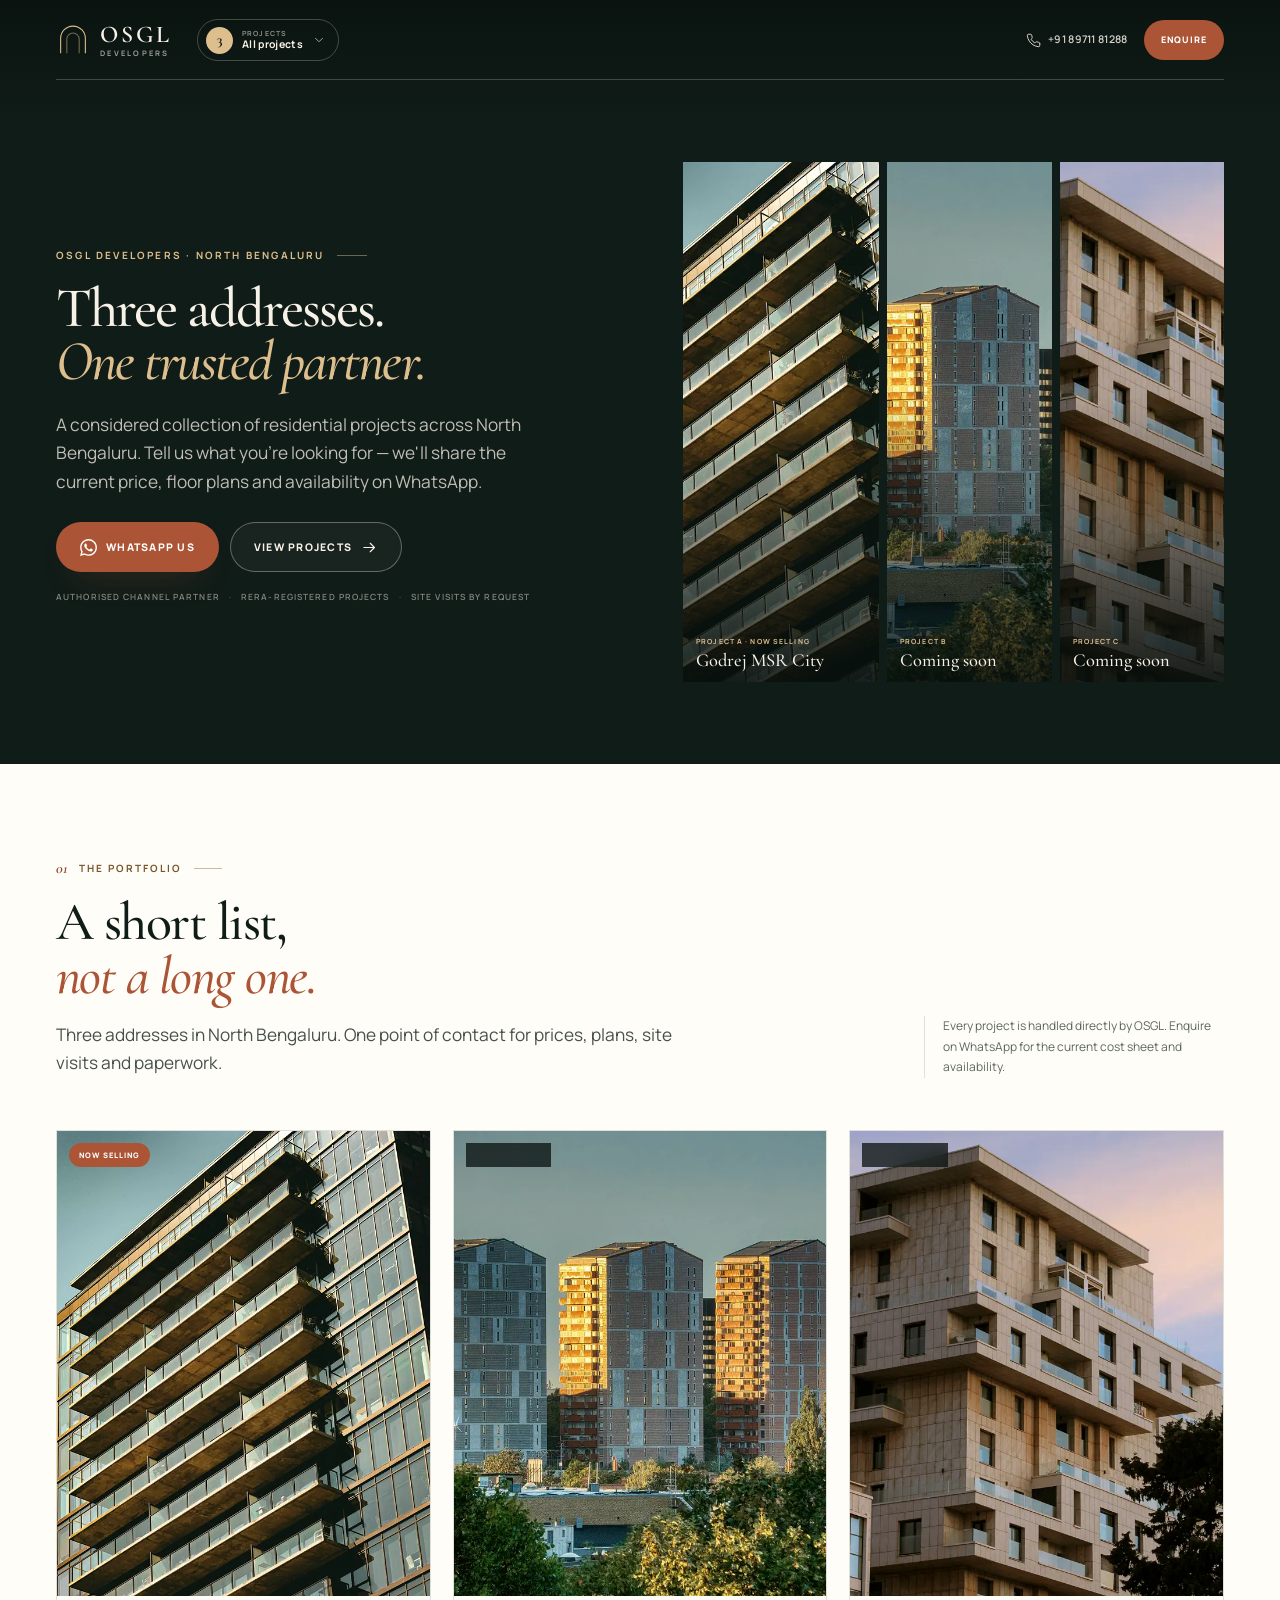
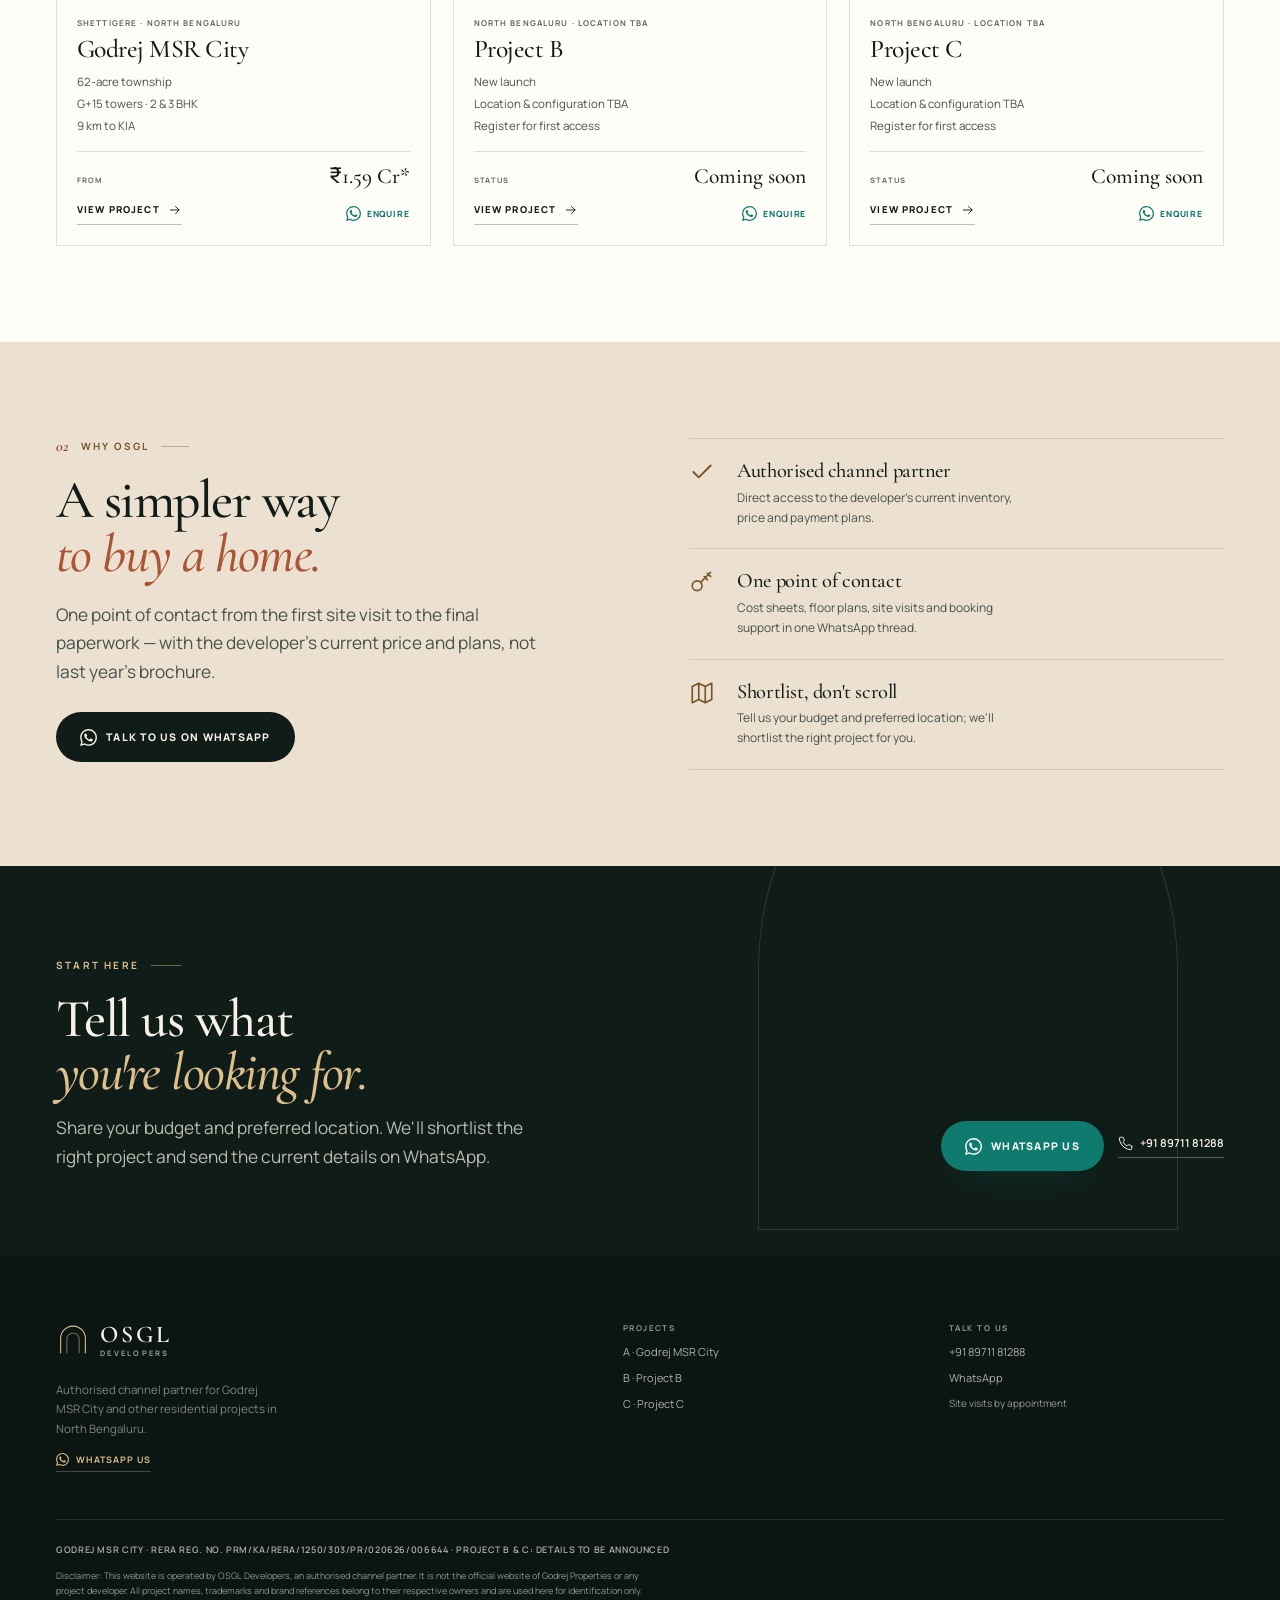
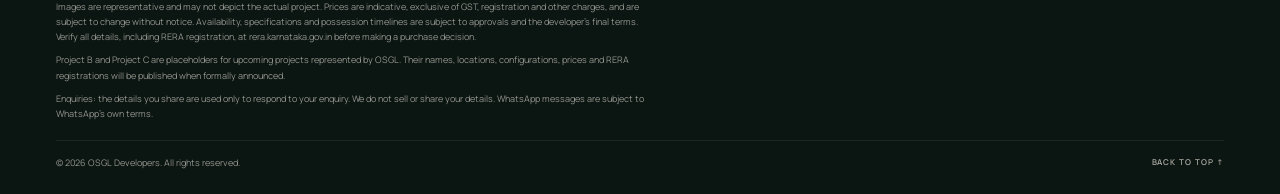
==== commit 73203fa9: "added template for project b and c and improved the godrej project" ====
--- a/index.html
+++ b/index.html
@@ -3,253 +3,133 @@
 <head>
   <meta charset="UTF-8">
   <meta name="viewport" content="width=device-width, initial-scale=1">
-  <meta name="theme-color" content="#14201d">
-
-  <title>Godrej MSR City Shettigere | 2 &amp; 3 BHK from ₹1.59 Cr*</title>
-  <meta name="description" content="Godrej MSR City, Shettigere — 2 &amp; 3 BHK homes across 17 acres from ₹1.59 Cr*. Get the cost sheet, floor plans and site-visit slots on WhatsApp.">
+  <meta name="theme-color" content="#101c18">
+  <title>OSGL Developers | Residential Projects in North Bengaluru</title>
+  <meta name="description" content="Explore residential projects represented by OSGL in North Bengaluru, including Godrej MSR City at Shettigere. Get prices, floor plans and site visits on WhatsApp.">
   <link rel="canonical" href="https://osgldevelopers.com/">
   <meta name="robots" content="index, follow, max-image-preview:large">
-
-  <!-- Open Graph / social -->
   <meta property="og:type" content="website">
   <meta property="og:locale" content="en_IN">
   <meta property="og:site_name" content="OSGL Developers">
-  <meta property="og:title" content="Godrej MSR City, Shettigere | A Mediterranean address in North Bengaluru">
-  <meta property="og:description" content="2 &amp; 3 BHK residences across 17 acres, from ₹1.59 Cr*. Explore the project and get the current cost sheet on WhatsApp.">
+  <meta property="og:title" content="OSGL Developers | Residential Projects in North Bengaluru">
+  <meta property="og:description" content="Explore residential projects represented by OSGL in North Bengaluru, including Godrej MSR City at Shettigere. Get prices, floor plans and site visits on WhatsApp.">
   <meta property="og:url" content="https://osgldevelopers.com/">
-  <meta property="og:image" content="https://osgldevelopers.com/assets/img/og-cover.jpg">
+  <meta property="og:image" content="https://osgldevelopers.com/assets/img/og-hub.jpg">
   <meta property="og:image:width" content="1200">
   <meta property="og:image:height" content="630">
-  <meta property="og:image:alt" content="Mediterranean-inspired luxury residences at Godrej MSR City, Shettigere">
   <meta name="twitter:card" content="summary_large_image">
-  <meta name="twitter:title" content="Godrej MSR City, Shettigere | OSGL Developers">
-  <meta name="twitter:description" content="2 &amp; 3 BHK residences across 17 acres, from ₹1.59 Cr*. Cost sheet, floor plans and site visits on WhatsApp.">
-  <meta name="twitter:image" content="https://osgldevelopers.com/assets/img/og-cover.jpg">
-
-  <!-- Icons / manifest -->
-  <link rel="icon" href="assets/img/favicon.svg" type="image/svg+xml">
-  <link rel="icon" href="assets/img/favicon-32.png" sizes="32x32" type="image/png">
-  <link rel="apple-touch-icon" href="assets/img/apple-touch-icon.png">
-  <link rel="manifest" href="site.webmanifest">
-  <meta name="apple-mobile-web-app-title" content="OSGL Developers">
-
-  <!-- Fonts (self-hosted) -->
-  <link rel="preload" href="assets/fonts/cormorant-garamond-normal-latin.woff2" as="font" type="font/woff2" crossorigin>
-  <link rel="preload" href="assets/fonts/cormorant-garamond-italic-latin.woff2" as="font" type="font/woff2" crossorigin>
-  <link rel="preload" href="assets/fonts/manrope-normal-latin.woff2" as="font" type="font/woff2" crossorigin>
-
-  <!-- LCP image: art-directed preload -->
-  <link rel="preload" as="image" type="image/webp" fetchpriority="high"
-        href="assets/img/hero-2400.webp"
-        imagesrcset="assets/img/hero-960.webp 960w, assets/img/hero-1600.webp 1600w, assets/img/hero-2400.webp 2400w, assets/img/hero-3200.webp 3200w, assets/img/hero-3840.webp 3840w"
-        imagesizes="100vw" media="(min-width: 721px)">
-  <link rel="preload" as="image" type="image/webp" fetchpriority="high"
-        href="assets/img/hero-mobile-1200.webp"
-        imagesrcset="assets/img/hero-mobile-640.webp 640w, assets/img/hero-mobile-900.webp 900w, assets/img/hero-mobile-1200.webp 1200w, assets/img/hero-mobile-1600.webp 1600w"
-        imagesizes="100vw" media="(max-width: 720px)">
-
-  <link rel="stylesheet" href="assets/css/fonts.css">
-  <link rel="stylesheet" href="assets/css/styles.css">
+  <meta name="twitter:title" content="OSGL Developers | Residential Projects in North Bengaluru">
+  <meta name="twitter:description" content="Explore residential projects represented by OSGL in North Bengaluru, including Godrej MSR City at Shettigere. Get prices, floor plans and site visits on WhatsApp.">
+  <meta name="twitter:image" content="https://osgldevelopers.com/assets/img/og-hub.jpg">
+  <link rel="icon" href="/assets/img/favicon.svg" type="image/svg+xml">
+  <link rel="icon" href="/assets/img/favicon-32.png" sizes="32x32" type="image/png">
+  <link rel="apple-touch-icon" href="/assets/img/apple-touch-icon.png">
+  <link rel="manifest" href="/site.webmanifest">
+  <link rel="preload" href="/assets/fonts/cormorant-garamond-normal-latin.woff2" as="font" type="font/woff2" crossorigin>
+  <link rel="preload" href="/assets/fonts/cormorant-garamond-italic-latin.woff2" as="font" type="font/woff2" crossorigin>
+  <link rel="preload" href="/assets/fonts/manrope-normal-latin.woff2" as="font" type="font/woff2" crossorigin>
+  <link rel="preload" as="image" type="image/webp" fetchpriority="high" href="/assets/img/tower-a-960.webp" imagesrcset="/assets/img/tower-a-640.webp 640w, /assets/img/tower-a-960.webp 960w, /assets/img/tower-a-1280.webp 1280w, /assets/img/tower-a-1600.webp 1600w, /assets/img/tower-a-2000.webp 2000w, /assets/img/tower-a-2560.webp 2560w" imagesizes="(max-width: 760px) 34vw, 18vw">
+  <link rel="stylesheet" href="/assets/css/fonts.css">
+  <link rel="stylesheet" href="/assets/css/styles.css">
   <noscript><style>.reveal{opacity:1!important;transform:none!important}</style></noscript>
   <script>document.documentElement.classList.add('js');</script>
-
   <script type="application/ld+json">
-  {
-    "@context": "https://schema.org",
-    "@graph": [
-      {
-        "@type": "RealEstateAgent",
-        "@id": "https://osgldevelopers.com/#osgl",
-        "name": "OSGL Developers",
-        "url": "https://osgldevelopers.com/",
-        "telephone": "+91-8971181288",
-        "areaServed": { "@type": "City", "name": "Bengaluru" },
-        "description": "Authorised channel partner for Godrej MSR City at Shettigere, North Bengaluru."
+{
+  "@context": "https://schema.org",
+  "@graph": [
+    {
+      "@type": "RealEstateAgent",
+      "@id": "https://osgldevelopers.com/#osgl",
+      "name": "OSGL Developers",
+      "url": "https://osgldevelopers.com/",
+      "telephone": "+91-8971181288",
+      "areaServed": {
+        "@type": "City",
+        "name": "Bengaluru"
       },
-      {
-        "@type": "ApartmentComplex",
-        "@id": "https://osgldevelopers.com/#project",
-        "name": "Godrej MSR City",
-        "alternateName": "Barca at Godrej MSR City",
-        "description": "A 17-acre, Mediterranean-inspired residential development at Shettigere, North Bengaluru, offering 2 and 3 BHK apartments with possession planned from 2030.",
-        "url": "https://osgldevelopers.com/",
-        "image": "https://osgldevelopers.com/assets/img/og-cover.jpg",
-        "telephone": "+91-8971181288",
-        "numberOfAccommodationUnits": 1961,
-        "address": {
-          "@type": "PostalAddress",
-          "streetAddress": "5MW6+366, Yerthiganahalli, Akkalenahalli Mallena - Halli, Shettigere",
-          "addressLocality": "Bengaluru",
-          "addressRegion": "Karnataka",
-          "postalCode": "562157",
-          "addressCountry": "IN"
+      "description": "Authorised channel partner for residential projects in North Bengaluru, including Godrej MSR City at Shettigere."
+    },
+    {
+      "@type": "ItemList",
+      "name": "Residential projects represented by OSGL",
+      "itemListElement": [
+        {
+          "@type": "ListItem",
+          "position": 1,
+          "name": "Godrej MSR City",
+          "url": "https://osgldevelopers.com/godrej-msr-city/"
         },
-        "amenityFeature": [
-          { "@type": "LocationFeatureSpecification", "name": "Swimming pool", "value": true },
-          { "@type": "LocationFeatureSpecification", "name": "Clubhouse", "value": true },
-          { "@type": "LocationFeatureSpecification", "name": "Gymnasium", "value": true },
-          { "@type": "LocationFeatureSpecification", "name": "Yoga and meditation area", "value": true },
-          { "@type": "LocationFeatureSpecification", "name": "Landscaped gardens", "value": true },
-          { "@type": "LocationFeatureSpecification", "name": "Jogging track", "value": true },
-          { "@type": "LocationFeatureSpecification", "name": "Sports arena", "value": true },
-          { "@type": "LocationFeatureSpecification", "name": "Children's play area", "value": true }
-        ],
-        "offers": {
-          "@type": "Offer",
-          "priceCurrency": "INR",
-          "price": "15900000",
-          "availability": "https://schema.org/PreOrder",
-          "url": "https://osgldevelopers.com/#residences"
+        {
+          "@type": "ListItem",
+          "position": 2,
+          "name": "Project B",
+          "url": "https://osgldevelopers.com/project-b/"
         },
-        "identifier": {
-          "@type": "PropertyValue",
-          "propertyID": "RERA",
-          "value": "PRM/KA/RERA/1250/303/PR/020626/006644"
+        {
+          "@type": "ListItem",
+          "position": 3,
+          "name": "Project C",
+          "url": "https://osgldevelopers.com/project-c/"
         }
-      },
-      {
-        "@type": "FAQPage",
-        "@id": "https://osgldevelopers.com/#faq",
-        "mainEntity": [
-          {
-            "@type": "Question",
-            "name": "Where exactly is Godrej MSR City?",
-            "acceptedAnswer": {
-              "@type": "Answer",
-              "text": "Godrej MSR City is at Shettigere, North Bengaluru, just off the Airport Road corridor (NH-44). The project address is 5MW6+366, Yerthiganahalli, Akkalenahalli Mallena - Halli, Shettigere, Bengaluru, Karnataka 562157."
-            }
-          },
-          {
-            "@type": "Question",
-            "name": "What configurations and sizes are available?",
-            "acceptedAnswer": {
-              "@type": "Answer",
-              "text": "Phase 2 offers 2 BHK and 3 BHK residences, including 2 BHK Luxe, 3 BHK + 2T Premium, 3 BHK Grand and 3 BHK Luxe, ranging from 1,200 to 2,275 sq.ft."
-            }
-          },
-          {
-            "@type": "Question",
-            "name": "What is the starting price?",
-            "acceptedAnswer": {
-              "@type": "Answer",
-              "text": "2 BHK residences start at ₹1.59 Cr* on an indicative pre-launch basis. Taxes, registration and other charges are extra. Request the current cost sheet on WhatsApp for a complete breakup."
-            }
-          },
-          {
-            "@type": "Question",
-            "name": "When is possession?",
-            "acceptedAnswer": {
-              "@type": "Answer",
-              "text": "Possession is planned from 2030 onwards for selected residences. Timelines are indicative and subject to approvals and construction progress."
-            }
-          },
-          {
-            "@type": "Question",
-            "name": "Is the project RERA registered?",
-            "acceptedAnswer": {
-              "@type": "Answer",
-              "text": "Yes. The RERA registration shown for this phase is PRM/KA/RERA/1250/303/PR/020626/006644 (BARCA AT GODREJ MSR CITY). Please verify the latest status at rera.karnataka.gov.in."
-            }
-          },
-          {
-            "@type": "Question",
-            "name": "How far is the airport and the metro?",
-            "acceptedAnswer": {
-              "@type": "Answer",
-              "text": "Kempegowda International Airport is approximately 9 km (about 15 minutes) away. The upcoming Doddajala Metro Station is approximately 6 km (about 12 minutes) away. NH-44 is about 2 km from the project."
-            }
-          },
-          {
-            "@type": "Question",
-            "name": "Is OSGL Developers the developer of this project?",
-            "acceptedAnswer": {
-              "@type": "Answer",
-              "text": "No. OSGL Developers is an authorised channel partner for Godrej MSR City. This is not the official website of Godrej Properties. We help with cost sheets, floor plans, site visits and the booking process."
-            }
-          },
-          {
-            "@type": "Question",
-            "name": "Can I schedule a site visit?",
-            "acceptedAnswer": {
-              "@type": "Answer",
-              "text": "Yes. Message us on WhatsApp or call +91&nbsp;89711&nbsp;81288 and we will arrange a site visit and share current availability."
-            }
-          }
-        ]
-      }
-    ]
-  }
+      ]
+    }
+  ]
+}
   </script>
 </head>
-<body>
-
+<body id="top">
   <a class="skip-link" href="#main">Skip to content</a>
-
-  <!-- Inline icon sprite -->
   <svg class="svg-sprite" xmlns="http://www.w3.org/2000/svg" aria-hidden="true" focusable="false">
     <symbol id="i-arrow" viewBox="0 0 24 24" fill="none" stroke="currentColor" stroke-width="1.6" stroke-linecap="round" stroke-linejoin="round"><path d="M4 12h15M13 6l6 6-6 6"/></symbol>
     <symbol id="i-arrow-up" viewBox="0 0 24 24" fill="none" stroke="currentColor" stroke-width="1.6" stroke-linecap="round" stroke-linejoin="round"><path d="M7 17 17 7M8 7h9v9"/></symbol>
-    <symbol id="i-arrow-left" viewBox="0 0 24 24" fill="none" stroke="currentColor" stroke-width="1.6" stroke-linecap="round" stroke-linejoin="round"><path d="M20 12H5M11 18l-6-6 6-6"/></symbol>
     <symbol id="i-phone" viewBox="0 0 24 24" fill="none" stroke="currentColor" stroke-width="1.6" stroke-linecap="round" stroke-linejoin="round"><path d="M22 16.92v3a2 2 0 0 1-2.18 2 19.8 19.8 0 0 1-8.63-3.07 19.5 19.5 0 0 1-6-6A19.8 19.8 0 0 1 2.12 4.18 2 2 0 0 1 4.11 2h3a2 2 0 0 1 2 1.72c.13.96.36 1.9.7 2.81a2 2 0 0 1-.45 2.11L8.09 9.91a16 16 0 0 0 6 6l1.27-1.27a2 2 0 0 1 2.11-.45c.91.34 1.85.57 2.81.7A2 2 0 0 1 22 16.92z"/></symbol>
     <symbol id="i-whatsapp" viewBox="0 0 24 24" fill="currentColor"><path d="M17.47 14.38c-.3-.15-1.76-.87-2.03-.97-.27-.1-.47-.15-.67.15-.2.3-.77.97-.94 1.16-.17.2-.35.22-.64.08-.3-.15-1.26-.46-2.39-1.48-.88-.79-1.48-1.76-1.65-2.06-.17-.3-.02-.46.13-.61.13-.13.3-.35.45-.52.15-.17.2-.3.3-.5.1-.2.05-.37-.03-.52-.07-.15-.67-1.61-.92-2.2-.24-.58-.49-.5-.67-.51h-.57c-.2 0-.52.07-.79.37-.27.3-1.04 1.02-1.04 2.48s1.06 2.87 1.21 3.07c.15.2 2.1 3.2 5.08 4.49.71.3 1.26.49 1.69.62.71.23 1.36.2 1.87.12.57-.09 1.76-.72 2.01-1.41.25-.7.25-1.29.17-1.42-.07-.12-.27-.2-.57-.35M12.05 21.8h-.01a9.87 9.87 0 0 1-5.03-1.38l-.36-.21-3.74.98 1-3.65-.24-.37a9.86 9.86 0 0 1-1.51-5.26c0-5.45 4.44-9.89 9.89-9.89 2.64 0 5.12 1.03 6.99 2.9a9.83 9.83 0 0 1 2.89 6.99c0 5.45-4.44 9.89-9.89 9.89m8.41-18.3A11.82 11.82 0 0 0 12.05 0C5.5 0 .16 5.34.16 11.89c0 2.1.55 4.14 1.59 5.95L.06 24l6.3-1.65a11.88 11.88 0 0 0 5.68 1.45h.01c6.55 0 11.89-5.34 11.89-11.89 0-3.18-1.24-6.17-3.48-8.42z"/></symbol>
+    <symbol id="i-chevron" viewBox="0 0 24 24" fill="none" stroke="currentColor" stroke-width="1.6" stroke-linecap="round" stroke-linejoin="round"><path d="m6 9 6 6 6-6"/></symbol>
+    <symbol id="i-menu" viewBox="0 0 24 24" fill="none" stroke="currentColor" stroke-width="1.6" stroke-linecap="round" stroke-linejoin="round"><path d="M4 7h16M4 12h16M4 17h16"/></symbol>
+    <symbol id="i-close" viewBox="0 0 24 24" fill="none" stroke="currentColor" stroke-width="1.6" stroke-linecap="round" stroke-linejoin="round"><path d="M18 6 6 18M6 6l12 12"/></symbol>
     <symbol id="i-check" viewBox="0 0 24 24" fill="none" stroke="currentColor" stroke-width="1.8" stroke-linecap="round" stroke-linejoin="round"><path d="M20 6 9 17l-5-5"/></symbol>
     <symbol id="i-pin" viewBox="0 0 24 24" fill="none" stroke="currentColor" stroke-width="1.6" stroke-linecap="round" stroke-linejoin="round"><path d="M20 10c0 6-8 12-8 12s-8-6-8-12a8 8 0 0 1 16 0z"/><circle cx="12" cy="10" r="3"/></symbol>
     <symbol id="i-plane" viewBox="0 0 24 24" fill="none" stroke="currentColor" stroke-width="1.5" stroke-linecap="round" stroke-linejoin="round"><path d="M17.8 19.2 16 11l3.5-3.5C21 6 21.5 4 21 3.5S18 3 16.5 4.5L13 8 4.8 6.2c-.5-.1-.9.1-1.1.5l-.3.5c-.2.5-.1 1 .3 1.3L9 12l-2 3H4l-1 1 3 2 2 3 1-1v-3l3-2 3.5 5.3c.3.4.8.5 1.3.3l.5-.2c.4-.3.6-.7.5-1.2z"/></symbol>
     <symbol id="i-train" viewBox="0 0 24 24" fill="none" stroke="currentColor" stroke-width="1.5" stroke-linecap="round" stroke-linejoin="round"><rect x="4" y="3" width="16" height="15" rx="4"/><path d="M4 11h16M8 21l2-3M16 21l-2-3M8 7h.01M16 7h.01"/></symbol>
     <symbol id="i-road" viewBox="0 0 24 24" fill="none" stroke="currentColor" stroke-width="1.5" stroke-linecap="round" stroke-linejoin="round"><path d="M4 21 8 3M20 21 16 3M12 7v3M12 14v3"/></symbol>
     <symbol id="i-school" viewBox="0 0 24 24" fill="none" stroke="currentColor" stroke-width="1.5" stroke-linecap="round" stroke-linejoin="round"><path d="m3 10 9-6 9 6M5 10v10h14V10M9 20v-6h6v6"/></symbol>
-    <symbol id="i-mall" viewBox="0 0 24 24" fill="none" stroke="currentColor" stroke-width="1.5" stroke-linecap="round" stroke-linejoin="round"><path d="M6 2 4 6v14a2 2 0 0 0 2 2h12a2 2 0 0 0 2-2V6l-2-4H6zM4 6h16M16 10a4 4 0 0 1-8 0"/></symbol>
     <symbol id="i-briefcase" viewBox="0 0 24 24" fill="none" stroke="currentColor" stroke-width="1.5" stroke-linecap="round" stroke-linejoin="round"><path d="M10 2h4a2 2 0 0 1 2 2v2H8V4a2 2 0 0 1 2-2zM20 7H4a2 2 0 0 0-2 2v9a2 2 0 0 0 2 2h16a2 2 0 0 0 2-2V9a2 2 0 0 0-2-2zM2 13h20"/></symbol>
-    <symbol id="i-pool" viewBox="0 0 24 24" fill="none" stroke="currentColor" stroke-width="1.5" stroke-linecap="round" stroke-linejoin="round"><path d="M2 15c1.5 0 1.5-1 3-1s1.5 1 3 1 1.5-1 3-1 1.5 1 3 1 1.5-1 3-1 1.5 1 3 1M2 19c1.5 0 1.5-1 3-1s1.5 1 3 1 1.5-1 3-1 1.5 1 3 1 1.5-1 3-1 1.5 1 3 1M8 15V7a2 2 0 0 1 4 0M16 15V7a2 2 0 0 0-4 0"/></symbol>
-    <symbol id="i-gym" viewBox="0 0 24 24" fill="none" stroke="currentColor" stroke-width="1.6" stroke-linecap="round" stroke-linejoin="round"><path d="M6 7v10M18 7v10M6 12h12M3 9v6M21 9v6M8 5v2M16 5v2M8 17v2M16 17v2"/></symbol>
-    <symbol id="i-yoga" viewBox="0 0 24 24" fill="none" stroke="currentColor" stroke-width="1.5" stroke-linecap="round" stroke-linejoin="round"><circle cx="12" cy="5" r="2"/><path d="M12 7v5M7 10l5 2 5-2M12 12l-4 8M12 12l4 8"/></symbol>
-    <symbol id="i-club" viewBox="0 0 24 24" fill="none" stroke="currentColor" stroke-width="1.5" stroke-linecap="round" stroke-linejoin="round"><path d="M4 21V8l8-5 8 5v13M9 21v-6h6v6M8 10h.01M12 10h.01M16 10h.01M8 13h.01M12 13h.01M16 13h.01"/></symbol>
+    <symbol id="i-lock" viewBox="0 0 24 24" fill="none" stroke="currentColor" stroke-width="1.6" stroke-linecap="round" stroke-linejoin="round"><rect x="4" y="10" width="16" height="11" rx="2"/><path d="M8 10V7a4 4 0 0 1 8 0v3"/></symbol>
+    <symbol id="i-building" viewBox="0 0 24 24" fill="none" stroke="currentColor" stroke-width="1.5" stroke-linecap="round" stroke-linejoin="round"><path d="M4 21V5a1 1 0 0 1 1-1h9a1 1 0 0 1 1 1v16M15 21V9h4a1 1 0 0 1 1 1v11M8 8h3M8 12h3M8 16h3M18 13h.01M18 17h.01"/></symbol>
     <symbol id="i-leaf" viewBox="0 0 24 24" fill="none" stroke="currentColor" stroke-width="1.5" stroke-linecap="round" stroke-linejoin="round"><path d="M11 20A7 7 0 0 1 9.8 6.1C15.5 5 17 4.5 19 2c1 2 2 4.2 2 8 0 5.5-4.8 10-10 10zM2 21c0-3 1.85-5.36 5.08-6C9.5 14.52 12 13 13 12"/></symbol>
-    <symbol id="i-kids" viewBox="0 0 24 24" fill="none" stroke="currentColor" stroke-width="1.5" stroke-linecap="round" stroke-linejoin="round"><circle cx="9" cy="7" r="3"/><path d="M3 21v-2a6 6 0 0 1 12 0v2M15 5h4v4M17 7h2"/></symbol>
-    <symbol id="i-jog" viewBox="0 0 24 24" fill="none" stroke="currentColor" stroke-width="1.5" stroke-linecap="round" stroke-linejoin="round"><circle cx="15" cy="4" r="1.5"/><path d="M14 8 11 12l3 2 2 6M11 12l-4 1M14 10l4 2"/></symbol>
-    <symbol id="i-sports" viewBox="0 0 24 24" fill="none" stroke="currentColor" stroke-width="1.5" stroke-linecap="round" stroke-linejoin="round"><circle cx="12" cy="12" r="10"/><path d="M12 2v20M2 12h20"/></symbol>
-    <symbol id="i-arch" viewBox="0 0 24 24" fill="none" stroke="currentColor" stroke-width="1.5" stroke-linecap="round" stroke-linejoin="round"><path d="M4 21V10a8 8 0 0 1 16 0v11M8 21v-9a4 4 0 0 1 8 0v9"/></symbol>
-    <symbol id="i-sun" viewBox="0 0 24 24" fill="none" stroke="currentColor" stroke-width="1.5" stroke-linecap="round" stroke-linejoin="round"><circle cx="12" cy="12" r="4"/><path d="M12 2v2M12 20v2M4.93 4.93l1.42 1.42M17.66 17.66l1.41 1.41M2 12h2M20 12h2M4.93 19.07l1.42-1.42M17.66 6.34l1.41-1.41"/></symbol>
     <symbol id="i-key" viewBox="0 0 24 24" fill="none" stroke="currentColor" stroke-width="1.5" stroke-linecap="round" stroke-linejoin="round"><circle cx="7.5" cy="15.5" r="4.5"/><path d="m10.7 12.3 9.3-9.3M17 4l3 3M14 7l3 3"/></symbol>
-    <symbol id="i-shield" viewBox="0 0 24 24" fill="none" stroke="currentColor" stroke-width="1.5" stroke-linecap="round" stroke-linejoin="round"><path d="M12 22s8-4 8-10V5l-8-3-8 3v7c0 6 8 10 8 10z"/><path d="m9 12 2 2 4-4"/></symbol>
-    <symbol id="i-brochure" viewBox="0 0 24 24" fill="none" stroke="currentColor" stroke-width="1.5" stroke-linecap="round" stroke-linejoin="round"><path d="M12 3v12M7 10l5 5 5-5M5 21h14"/></symbol>
     <symbol id="i-calendar" viewBox="0 0 24 24" fill="none" stroke="currentColor" stroke-width="1.5" stroke-linecap="round" stroke-linejoin="round"><path d="M8 2v4M16 2v4M3 10h18M5 4h14a2 2 0 0 1 2 2v14a2 2 0 0 1-2 2H5a2 2 0 0 1-2-2V6a2 2 0 0 1 2-2z"/></symbol>
-    <symbol id="i-chevron" viewBox="0 0 24 24" fill="none" stroke="currentColor" stroke-width="1.6" stroke-linecap="round" stroke-linejoin="round"><path d="m6 9 6 6 6-6"/></symbol>
-    <symbol id="i-plus" viewBox="0 0 24 24" fill="none" stroke="currentColor" stroke-width="1.6" stroke-linecap="round" stroke-linejoin="round"><path d="M12 5v14M5 12h14"/></symbol>
-    <symbol id="i-close" viewBox="0 0 24 24" fill="none" stroke="currentColor" stroke-width="1.6" stroke-linecap="round" stroke-linejoin="round"><path d="M18 6 6 18M6 6l12 12"/></symbol>
-    <symbol id="i-menu" viewBox="0 0 24 24" fill="none" stroke="currentColor" stroke-width="1.6" stroke-linecap="round" stroke-linejoin="round"><path d="M4 7h16M4 12h16M4 17h16"/></symbol>
-    <symbol id="i-expand" viewBox="0 0 24 24" fill="none" stroke="currentColor" stroke-width="1.6" stroke-linecap="round" stroke-linejoin="round"><path d="M8 3H3v5M16 3h5v5M21 16v5h-5M3 16v5h5"/></symbol>
+    <symbol id="i-map" viewBox="0 0 24 24" fill="none" stroke="currentColor" stroke-width="1.5" stroke-linecap="round" stroke-linejoin="round"><path d="m9 18-6 3V6l6-3 6 3 6-3v15l-6 3-6-3zM9 3v15M15 6v15"/></symbol>
   </svg>
-
-  <!-- ============================= HEADER ============================= -->
-  <header class="site-header" id="top" data-header>
+  <header class="site-header" data-header>
     <div class="header-inner">
-      <a class="brand" href="#top">
+      <a class="brand" href="/" aria-label="OSGL Developers home">
         <svg class="brand-mark" viewBox="0 0 44 44" aria-hidden="true">
           <path d="M6 39V20a16 16 0 0 1 32 0v19" fill="none" stroke="currentColor" stroke-width="1.4"/>
           <path d="M14 39V21a8 8 0 0 1 16 0v18" fill="none" stroke="currentColor" stroke-width="1.4" opacity=".5"/>
         </svg>
-        <span class="brand-words">
-          <span class="brand-name">OSGL</span>
-          <span class="brand-sub">Developers</span>
-        </span>
+        <span class="brand-words"><span class="brand-name">OSGL</span> <span class="brand-sub">Developers</span></span>
       </a>
-
-      <nav class="nav" aria-label="Primary">
-        <a href="#project">The Project</a>
-        <a href="#residences">Residences</a>
-        <a href="#amenities">Amenities</a>
-        <a href="#gallery">Gallery</a>
-        <a href="#location">Location</a>
-        <a href="#faqs">FAQs</a>
-      </nav>
-
+      <details class="project-switcher" data-project-switcher>
+        <summary>
+          <span class="ps-badge">3</span>
+          <span class="ps-copy"><small>Projects</small><strong>All projects</strong></span>
+          <svg class="icon ps-chevron" aria-hidden="true"><use href="#i-chevron"/></svg>
+        </summary>
+        <div class="ps-panel">
+          <p class="ps-title">The portfolio</p>
+          <a class="ps-item" href="/godrej-msr-city/"><span class="ps-letter">A</span><span class="ps-copy"><strong>Godrej MSR City</strong><small>Shettigere · Now selling</small></span></a>
+        <a class="ps-item" href="/project-b/"><span class="ps-letter">B</span><span class="ps-copy"><strong>Project B</strong><small>North Bengaluru · Coming soon</small></span></a>
+        <a class="ps-item" href="/project-c/"><span class="ps-letter">C</span><span class="ps-copy"><strong>Project C</strong><small>North Bengaluru · Coming soon</small></span></a>
+          <a class="ps-all is-current" href="/" aria-current="page">View all projects <svg class="icon" aria-hidden="true"><use href="#i-arrow"/></svg></a>
+        </div>
+      </details>
       <div class="header-actions">
         <a class="header-phone" href="tel:+918971181288">
           <svg class="icon" aria-hidden="true"><use href="#i-phone"/></svg>
           <span>+91&nbsp;89711&nbsp;81288</span>
         </a>
-        <a class="btn btn-primary btn-sm header-cta" href="https://wa.me/918971181288?text=Hi%20OSGL%2C%20I%27d%20like%20to%20know%20more%20about%20Godrej%20MSR%20City." target="_blank" rel="noopener">Enquire</a>
+        <a class="btn btn-primary btn-sm header-cta" href="https://wa.me/918971181288?text=Hi%20OSGL%2C%20I%20would%20like%20to%20know%20more%20about%20your%20residential%20projects%20in%20North%20Bengaluru." target="_blank" rel="noopener">Enquire</a>
         <button class="menu-toggle" type="button" aria-label="Open menu" aria-expanded="false" aria-controls="mobile-menu" data-menu-toggle>
           <span class="menu-open-icon"><svg class="icon" aria-hidden="true"><use href="#i-menu"/></svg></span>
           <span class="menu-close-icon"><svg class="icon" aria-hidden="true"><use href="#i-close"/></svg></span>
@@ -257,739 +137,192 @@
       </div>
     </div>
   </header>
-
-  <!-- Mobile menu -->
-  <div class="mobile-menu" id="mobile-menu" data-mobile-menu>
-    <nav class="mobile-nav" aria-label="Mobile primary">
-      <a href="#project"><span>01</span>The Project</a>
-      <a href="#residences"><span>02</span>Residences</a>
-      <a href="#amenities"><span>03</span>Amenities</a>
-      <a href="#gallery"><span>04</span>Gallery</a>
-      <a href="#location"><span>05</span>Location</a>
-      <a href="#calculator"><span>06</span>EMI Calculator</a>
-      <a href="#faqs"><span>07</span>FAQs</a>
-    </nav>
+  <nav class="mobile-menu" id="mobile-menu" data-mobile-menu aria-label="Mobile menu" inert>
+    <div class="mobile-menu-main">
+      <p class="mobile-label">Projects</p>
+      <a class="mobile-project" href="/godrej-msr-city/"><span>A</span><div><strong>Godrej MSR City</strong><small>Shettigere · Now selling</small></div></a>
+        <a class="mobile-project" href="/project-b/"><span>B</span><div><strong>Project B</strong><small>North Bengaluru · Coming soon</small></div></a>
+        <a class="mobile-project" href="/project-c/"><span>C</span><div><strong>Project C</strong><small>North Bengaluru · Coming soon</small></div></a>
+      <p class="mobile-label mobile-label-gap">On this page</p>
+      <div class="mobile-nav">
+        <a href="#projects">The portfolio <small>01</small></a>
+        <a href="#why">Why OSGL <small>02</small></a>
+        <a href="#contact">Contact <small>03</small></a>
+      </div>
+    </div>
     <div class="mobile-menu-foot">
-      <p class="mobile-menu-note">Godrej MSR City · Shettigere · Phase 2</p>
-      <a class="btn btn-wa btn-block" href="https://wa.me/918971181288?text=Hi%20OSGL%2C%20I%27d%20like%20the%20cost%20sheet%20and%20floor%20plans%20for%20Godrej%20MSR%20City." target="_blank" rel="noopener">
+      <a class="btn btn-wa btn-block" href="https://wa.me/918971181288?text=Hi%20OSGL%2C%20I%20would%20like%20to%20know%20more%20about%20your%20residential%20projects%20in%20North%20Bengaluru." target="_blank" rel="noopener">
         <svg class="icon" aria-hidden="true"><use href="#i-whatsapp"/></svg>
-        Chat on WhatsApp
+        WhatsApp us
       </a>
-      <a class="mobile-menu-phone" href="tel:+918971181288">
+      <a class="mobile-phone" href="tel:+918971181288">
         <svg class="icon" aria-hidden="true"><use href="#i-phone"/></svg>
         +91&nbsp;89711&nbsp;81288
       </a>
     </div>
-  </div>
-
+  </nav>
   <main id="main">
-
-    <!-- ============================= HERO ============================= -->
-    <section class="hero" aria-labelledby="hero-title">
-      <picture class="hero-media" aria-hidden="true">
-        <source media="(max-width: 720px)" type="image/webp"
-                srcset="assets/img/hero-mobile-640.webp 640w, assets/img/hero-mobile-900.webp 900w, assets/img/hero-mobile-1200.webp 1200w, assets/img/hero-mobile-1600.webp 1600w"
-                sizes="100vw">
-        <source type="image/webp"
-                srcset="assets/img/hero-960.webp 960w, assets/img/hero-1600.webp 1600w, assets/img/hero-2400.webp 2400w, assets/img/hero-3200.webp 3200w, assets/img/hero-3840.webp 3840w"
-                sizes="100vw">
-        <img src="assets/img/hero-1600.jpg" alt="" width="1600" height="900" fetchpriority="high" decoding="async">
-      </picture>
-      <div class="hero-shade" aria-hidden="true"></div>
-
-      <div class="hero-inner">
-        <p class="hero-badge"><span class="badge-dot" aria-hidden="true"></span> Phase 2 · EOI open</p>
-        <h1 id="hero-title">
-          <span class="hero-project">Godrej MSR City</span>
-          <span class="hero-h1-main">Where Bengaluru<br><em>meets the Mediterranean.</em></span>
-        </h1>
-        <p class="hero-kicker">Shettigere, North Bengaluru</p>
-        <p class="hero-sub">2 &amp; 3 BHK residences across 17 acres of sunlit landscape.<br><span class="nowrap">From <strong>₹1.59 Cr*</strong></span>. Possession from 2030.</p>
-        <div class="hero-actions">
-          <a class="btn btn-primary" href="https://wa.me/918971181288?text=Hi%20OSGL%2C%20I%27m%20interested%20in%20Godrej%20MSR%20City%2C%20Shettigere.%20Please%20share%20the%20cost%20sheet%20and%20floor%20plans." target="_blank" rel="noopener">
-            <svg class="icon" aria-hidden="true"><use href="#i-whatsapp"/></svg>
-            Get the cost sheet
+    <section class="hub-hero" aria-labelledby="hub-title">
+      <div class="container hub-grid">
+        <div class="hub-copy">
+          <p class="eyebrow eyebrow-light">OSGL Developers · North Bengaluru</p>
+          <h1 id="hub-title">Three addresses.<br><em>One trusted partner.</em></h1>
+          <p class="lead">A considered collection of residential projects across North Bengaluru. Tell us what you're looking for — we'll share the current price, floor plans and availability on WhatsApp.</p>
+          <div class="hero-actions">
+            <a class="btn btn-primary" href="https://wa.me/918971181288?text=Hi%20OSGL%2C%20I%20would%20like%20to%20know%20more%20about%20your%20residential%20projects%20in%20North%20Bengaluru." target="_blank" rel="noopener"><svg class="icon" aria-hidden="true"><use href="#i-whatsapp"/></svg>WhatsApp us</a>
+            <a class="btn btn-ghost" href="#projects">View projects <svg class="icon" aria-hidden="true"><use href="#i-arrow"/></svg></a>
+          </div>
+          <p class="hero-note">Authorised channel partner <span>·</span> RERA-registered projects <span>·</span> Site visits by request</p>
+        </div>
+        <div class="hub-collage" role="group" aria-label="OSGL project portfolio">
+          <a class="collage-card" href="/godrej-msr-city/">
+            <img src="/assets/img/tower-a-960.webp" srcset="/assets/img/tower-a-640.webp 640w, /assets/img/tower-a-960.webp 960w, /assets/img/tower-a-1280.webp 1280w, /assets/img/tower-a-1600.webp 1600w, /assets/img/tower-a-2000.webp 2000w, /assets/img/tower-a-2560.webp 2560w" sizes="(max-width: 760px) 34vw, 18vw" alt="A modern high-rise residential tower with glass balconies" width="1280" height="1600" fetchpriority="high" decoding="async">
+            <span class="collage-caption"><small>Project A · Now selling</small><strong>Godrej MSR City</strong></span>
           </a>
-          <a class="btn btn-ghost" href="#residences">
-            Explore the residences
-            <svg class="icon" aria-hidden="true"><use href="#i-arrow"/></svg>
+          <a class="collage-card" href="/project-b/">
+            <img src="/assets/img/tower-b-640.webp" srcset="/assets/img/tower-b-640.webp 640w, /assets/img/tower-b-960.webp 960w, /assets/img/tower-b-1280.webp 1280w, /assets/img/tower-b-1600.webp 1600w, /assets/img/tower-b-2000.webp 2000w" sizes="(max-width: 760px) 32vw, 16vw" alt="Three contemporary G+15 residential towers" width="960" height="1200" decoding="async">
+            <span class="collage-caption"><small>Project B</small><strong>Coming soon</strong></span>
           </a>
-        </div>
-        <p class="hero-note">RERA registered <span aria-hidden="true">·</span> Authorised channel partner <span aria-hidden="true">·</span> Artist's impression</p>
-      </div>
-
-      <ul class="hero-stats" aria-label="Project at a glance">
-        <li class="hero-stat"><span class="stat-num">17</span><span class="stat-label">Acres of township</span></li>
-        <li class="hero-stat"><span class="stat-num">1,961</span><span class="stat-label">Residences</span></li>
-        <li class="hero-stat"><span class="stat-num">2 &amp; 3</span><span class="stat-label">BHK configurations</span></li>
-        <li class="hero-stat"><span class="stat-num">2030</span><span class="stat-label">Possession onwards</span></li>
-      </ul>
-
-      <a class="scroll-cue" href="#project" aria-label="Scroll to explore the project">
-        <span>Scroll to explore</span>
-        <span class="scroll-line" aria-hidden="true"></span>
-      </a>
+          <a class="collage-card" href="/project-c/">
+            <img src="/assets/img/tower-c-640.webp" srcset="/assets/img/tower-c-640.webp 640w, /assets/img/tower-c-960.webp 960w, /assets/img/tower-c-1280.webp 1280w, /assets/img/tower-c-1600.webp 1600w, /assets/img/tower-c-2000.webp 2000w" sizes="(max-width: 760px) 32vw, 16vw" alt="A modern stone-clad residential building at dusk" width="960" height="1200" decoding="async">
+            <span class="collage-caption"><small>Project C</small><strong>Coming soon</strong></span>
+          </a>
+        </div>
+      </div>
     </section>
-
-    <!-- Ticker -->
-    <div class="ticker" aria-hidden="true">
-      <div class="ticker-track">
-        <span>Shettigere · North Bengaluru</span><i></i>
-        <span>9 km to Kempegowda International Airport</span><i></i>
-        <span>17 acres · 1,961 residences</span><i></i>
-        <span>2 &amp; 3 BHK · from ₹1.59 Cr*</span><i></i>
-        <span>50+ amenities</span><i></i>
-        <span>Possession from 2030</span><i></i>
-        <span>Shettigere · North Bengaluru</span><i></i>
-        <span>9 km to Kempegowda International Airport</span><i></i>
-        <span>17 acres · 1,961 residences</span><i></i>
-        <span>2 &amp; 3 BHK · from ₹1.59 Cr*</span><i></i>
-        <span>50+ amenities</span><i></i>
-        <span>Possession from 2030</span><i></i>
-      </div>
-    </div>
-
-    <!-- ============================= PROJECT ============================= -->
-    <section class="section section-project" id="project" aria-labelledby="project-title">
-      <div class="container split split-project">
-        <div class="project-copy">
-          <p class="section-label reveal"><span>01</span> The Project</p>
-          <h2 id="project-title" class="reveal">Barcelona-inspired.<br><em>Bengaluru-connected.</em></h2>
-          <p class="lead reveal">A Mediterranean address, designed around the way you actually live.</p>
-          <p class="reveal">Set across 17 acres at Shettigere, Godrej MSR City brings the warmth of Mediterranean architecture to North Bengaluru's most connected corridor. Whitewashed forms, warm stone, shaded balconies and a landscape built for unhurried evenings — with the airport, the metro and the city's next business district all within easy reach.</p>
-          <p class="reveal">Phase 2 introduces <strong>Barca</strong>, a collection of 2 and 3 BHK residences where natural light, cross-ventilation and open views shape everyday life. Developed by Godrej Properties, with possession planned from 2030.</p>
-
-          <div class="project-facts reveal">
-            <div><span class="fact-num">17</span><span class="fact-label">Acres</span></div>
-            <div><span class="fact-num">1,961</span><span class="fact-label">Residences</span></div>
-            <div><span class="fact-num">2B + G + 15</span><span class="fact-label">Storeys</span></div>
-          </div>
-
-          <a class="link-arrow reveal" href="https://wa.me/918971181288?text=Hi%20OSGL%2C%20please%20share%20the%20Godrej%20MSR%20City%20brochure%20and%20project%20details." target="_blank" rel="noopener">
-            Request the project brochure
-            <svg class="icon" aria-hidden="true"><use href="#i-arrow"/></svg>
-          </a>
-        </div>
-
-        <div class="project-media reveal">
-          <figure class="media-tall">
-            <img src="assets/img/about-living-1200.webp"
-                 srcset="assets/img/about-living-480.webp 480w, assets/img/about-living-640.webp 640w, assets/img/about-living-800.webp 800w, assets/img/about-living-1200.webp 1200w, assets/img/about-living-1600.webp 1600w"
-                 sizes="(max-width: 900px) 88vw, 38vw"
-                 alt="A warm, light-filled living room with arched windows and natural textures"
-                 width="1200" height="1600" loading="lazy" decoding="async">
-          </figure>
-          <figure class="media-small">
-            <img src="assets/img/about-villa-1200.webp"
-                 srcset="assets/img/about-villa-480.webp 480w, assets/img/about-villa-800.webp 800w, assets/img/about-villa-1200.webp 1200w, assets/img/about-villa-1800.webp 1800w"
-                 sizes="(max-width: 900px) 52vw, 22vw"
-                 alt="A white contemporary villa with a pool and landscaped garden"
-                 width="1200" height="800" loading="lazy" decoding="async">
-          </figure>
-          <p class="media-note">Representative imagery</p>
-        </div>
-      </div>
-
+    <section class="section section-paper" id="projects" aria-labelledby="projects-title">
       <div class="container">
-        <div class="pillars">
-          <article class="pillar reveal">
-            <span class="pillar-num">01</span>
-            <svg class="pillar-icon" aria-hidden="true"><use href="#i-arch"/></svg>
-            <h3>Mediterranean by design</h3>
-            <p>Sun-washed facades, deep balconies and shaded courtyards that keep the indoors cool and the evenings slow.</p>
+        <div class="section-head-row">
+          <div class="section-head">
+            <p class="section-label"><span>01</span> The portfolio</p>
+            <h2 id="projects-title">A short list,<br><em>not a long one.</em></h2>
+            <p class="lead">Three addresses in North Bengaluru. One point of contact for prices, plans, site visits and paperwork.</p>
+          </div>
+          <p class="section-head-note">Every project is handled directly by OSGL. Enquire on WhatsApp for the current cost sheet and availability.</p>
+        </div>
+        <div class="project-grid">
+          <article class="project-card">
+            <div class="project-card-media">
+              <span class="project-status">Now selling</span>
+              <img src="/assets/img/tower-a-960.webp" srcset="/assets/img/tower-a-640.webp 640w, /assets/img/tower-a-960.webp 960w, /assets/img/tower-a-1280.webp 1280w, /assets/img/tower-a-1600.webp 1600w, /assets/img/tower-a-2000.webp 2000w, /assets/img/tower-a-2560.webp 2560w" sizes="(max-width: 760px) 100vw, 30vw" alt="Godrej MSR City — representative high-rise imagery" width="960" height="1200" loading="lazy" decoding="async">
+            </div>
+            <div class="project-card-body">
+              <p class="project-location">Shettigere · North Bengaluru</p>
+              <h3 class="project-name"><a href="/godrej-msr-city/">Godrej MSR City</a></h3>
+              <div class="project-meta"><span>62-acre township</span><span>G+15 towers · 2 &amp; 3 BHK</span><span>9 km to KIA</span></div>
+              <div class="project-price"><small>From</small><strong>₹1.59 Cr*</strong></div>
+              <div class="project-actions">
+                <a class="link-arrow" href="/godrej-msr-city/">View project <svg class="icon" aria-hidden="true"><use href="#i-arrow"/></svg></a>
+                <a class="project-wa" href="https://wa.me/918971181288?text=Hi%20OSGL%2C%20I%20would%20like%20the%20current%20price%20and%20floor%20plans%20for%20Godrej%20MSR%20City." target="_blank" rel="noopener"><svg class="icon" aria-hidden="true"><use href="#i-whatsapp"/></svg>Enquire</a>
+              </div>
+            </div>
           </article>
-          <article class="pillar reveal">
-            <span class="pillar-num">02</span>
-            <svg class="pillar-icon" aria-hidden="true"><use href="#i-leaf"/></svg>
-            <h3>17 acres of breathing room</h3>
-            <p>Landscaped greens, open lawns and quiet corners — a township planned around space, not just square feet.</p>
+          <article class="project-card">
+            <div class="project-card-media">
+              <span class="project-status is-coming">Coming soon</span>
+              <img src="/assets/img/tower-b-960.webp" srcset="/assets/img/tower-b-640.webp 640w, /assets/img/tower-b-960.webp 960w, /assets/img/tower-b-1280.webp 1280w, /assets/img/tower-b-1600.webp 1600w, /assets/img/tower-b-2000.webp 2000w" sizes="(max-width: 760px) 100vw, 30vw" alt="Project B — representative high-rise imagery" width="960" height="1200" loading="lazy" decoding="async">
+            </div>
+            <div class="project-card-body">
+              <p class="project-location">North Bengaluru · Location TBA</p>
+              <h3 class="project-name"><a href="/project-b/">Project B</a></h3>
+              <div class="project-meta"><span>New launch</span><span>Location &amp; configuration TBA</span><span>Register for first access</span></div>
+              <div class="project-price"><small>Status</small><strong>Coming soon</strong></div>
+              <div class="project-actions">
+                <a class="link-arrow" href="/project-b/">View project <svg class="icon" aria-hidden="true"><use href="#i-arrow"/></svg></a>
+                <a class="project-wa" href="https://wa.me/918971181288?text=Hi%20OSGL%2C%20I%20would%20like%20first%20access%20to%20Project%20B.%20Please%20share%20the%20location%2C%20price%20and%20floor%20plans%20when%20available." target="_blank" rel="noopener"><svg class="icon" aria-hidden="true"><use href="#i-whatsapp"/></svg>Enquire</a>
+              </div>
+            </div>
           </article>
-          <article class="pillar reveal">
-            <span class="pillar-num">03</span>
-            <svg class="pillar-icon" aria-hidden="true"><use href="#i-plane"/></svg>
-            <h3>The Airport Road advantage</h3>
-            <p>About 9 km to Kempegowda International Airport, 6 km to the upcoming Doddajala Metro and 2 km to NH-44.</p>
+          <article class="project-card">
+            <div class="project-card-media">
+              <span class="project-status is-coming">Coming soon</span>
+              <img src="/assets/img/tower-c-960.webp" srcset="/assets/img/tower-c-640.webp 640w, /assets/img/tower-c-960.webp 960w, /assets/img/tower-c-1280.webp 1280w, /assets/img/tower-c-1600.webp 1600w, /assets/img/tower-c-2000.webp 2000w" sizes="(max-width: 760px) 100vw, 30vw" alt="Project C — representative high-rise imagery" width="960" height="1200" loading="lazy" decoding="async">
+            </div>
+            <div class="project-card-body">
+              <p class="project-location">North Bengaluru · Location TBA</p>
+              <h3 class="project-name"><a href="/project-c/">Project C</a></h3>
+              <div class="project-meta"><span>New launch</span><span>Location &amp; configuration TBA</span><span>Register for first access</span></div>
+              <div class="project-price"><small>Status</small><strong>Coming soon</strong></div>
+              <div class="project-actions">
+                <a class="link-arrow" href="/project-c/">View project <svg class="icon" aria-hidden="true"><use href="#i-arrow"/></svg></a>
+                <a class="project-wa" href="https://wa.me/918971181288?text=Hi%20OSGL%2C%20I%20would%20like%20first%20access%20to%20Project%20C.%20Please%20share%20the%20location%2C%20price%20and%20floor%20plans%20when%20available." target="_blank" rel="noopener"><svg class="icon" aria-hidden="true"><use href="#i-whatsapp"/></svg>Enquire</a>
+              </div>
+            </div>
           </article>
-          <article class="pillar reveal">
-            <span class="pillar-num">04</span>
-            <svg class="pillar-icon" aria-hidden="true"><use href="#i-shield"/></svg>
-            <h3>Delivered by Godrej Properties</h3>
-            <p>A RERA-registered project from one of India's most respected developers, with possession planned from 2030.</p>
-          </article>
         </div>
       </div>
     </section>
-
-    <!-- ============================= RESIDENCES ============================= -->
-    <section class="section section-residences" id="residences" aria-labelledby="residences-title">
-      <div class="container">
-        <header class="section-head">
-          <p class="section-label reveal"><span>02</span> The Residences</p>
-          <h2 id="residences-title" class="reveal">Choose your corner<br><em>of the sun.</em></h2>
-          <p class="lead reveal">Five configurations. One unmistakable sense of space. Every home is planned for natural light, cross-ventilation and a balcony worth sitting on.</p>
-        </header>
-
-        <div class="residences-grid">
-          <div class="residence-media reveal">
-            <figure class="res-media-main">
-              <img src="assets/img/residence-kitchen-1200.webp"
-                   srcset="assets/img/residence-kitchen-480.webp 480w, assets/img/residence-kitchen-640.webp 640w, assets/img/residence-kitchen-800.webp 800w, assets/img/residence-kitchen-1200.webp 1200w, assets/img/residence-kitchen-1600.webp 1600w"
-                   sizes="(max-width: 900px) 88vw, 40vw"
-                   alt="A bright, modern kitchen with a stone island, timber joinery and pendant lighting"
-                   width="1200" height="1500" loading="lazy" decoding="async">
-            </figure>
-            <figure class="res-media-inset">
-              <img src="assets/img/residence-bedroom-800.webp"
-                   srcset="assets/img/residence-bedroom-480.webp 480w, assets/img/residence-bedroom-800.webp 800w, assets/img/residence-bedroom-1200.webp 1200w, assets/img/residence-bedroom-1600.webp 1600w"
-                   sizes="(max-width: 900px) 48vw, 20vw"
-                   alt="A calm, contemporary bedroom with soft textures and warm lighting"
-                   width="800" height="800" loading="lazy" decoding="async">
-            </figure>
-            <p class="media-note">Representative interiors</p>
-          </div>
-
-          <div class="residence-panel">
-            <div class="filter-bar reveal">
-              <span class="filter-label">Filter</span>
-              <div class="filters" role="group" aria-label="Filter residences by configuration">
-                <button class="filter is-active" type="button" data-filter="all" aria-pressed="true">All</button>
-                <button class="filter" type="button" data-filter="2" aria-pressed="false">2 BHK</button>
-                <button class="filter" type="button" data-filter="3" aria-pressed="false">3 BHK</button>
-              </div>
-              <span class="unit-count" id="unit-count" aria-live="polite">5 configurations</span>
-            </div>
-
-            <div class="unit-list" id="unit-list">
-              <article class="unit reveal" data-beds="2">
-                <div class="unit-main">
-                  <span class="unit-eyebrow">2 bedrooms</span>
-                  <h3>2 BHK</h3>
-                  <p class="unit-meta">1,200 sq.ft.</p>
-                </div>
-                <div class="unit-price"><span>₹1.59 Cr*</span> <small>onwards</small></div>
-                <a class="unit-link" href="https://wa.me/918971181288?text=Hi%20OSGL%2C%20please%20share%20the%20cost%20sheet%20for%20the%202%20BHK%20%281%2C200%20sq.ft.%29%20at%20Godrej%20MSR%20City." target="_blank" rel="noopener">
-                  Cost sheet
-                  <svg class="icon" aria-hidden="true"><use href="#i-arrow-up"/></svg>
-                </a>
-              </article>
-
-              <article class="unit reveal" data-beds="2">
-                <div class="unit-main">
-                  <span class="unit-eyebrow">2 bedrooms · luxe</span>
-                  <h3>2 BHK Luxe</h3>
-                  <p class="unit-meta">1,350 sq.ft.</p>
-                </div>
-                <div class="unit-price"><span>₹1.79 Cr*</span> <small>onwards</small></div>
-                <a class="unit-link" href="https://wa.me/918971181288?text=Hi%20OSGL%2C%20please%20share%20the%20cost%20sheet%20for%20the%202%20BHK%20Luxe%20%281%2C350%20sq.ft.%29%20at%20Godrej%20MSR%20City." target="_blank" rel="noopener">
-                  Cost sheet
-                  <svg class="icon" aria-hidden="true"><use href="#i-arrow-up"/></svg>
-                </a>
-              </article>
-
-              <article class="unit reveal" data-beds="3">
-                <div class="unit-main">
-                  <span class="unit-eyebrow">3 bedrooms · 2 toilets</span>
-                  <h3>3 BHK + 2T Premium</h3>
-                  <p class="unit-meta">1,750 sq.ft.</p>
-                </div>
-                <div class="unit-price"><span>₹2.32 Cr*</span> <small>onwards</small></div>
-                <a class="unit-link" href="https://wa.me/918971181288?text=Hi%20OSGL%2C%20please%20share%20the%20cost%20sheet%20for%20the%203%20BHK%20%2B%202T%20Premium%20%281%2C750%20sq.ft.%29%20at%20Godrej%20MSR%20City." target="_blank" rel="noopener">
-                  Cost sheet
-                  <svg class="icon" aria-hidden="true"><use href="#i-arrow-up"/></svg>
-                </a>
-              </article>
-
-              <article class="unit reveal" data-beds="3">
-                <div class="unit-main">
-                  <span class="unit-eyebrow">3 bedrooms · grand</span>
-                  <h3>3 BHK Grand</h3>
-                  <p class="unit-meta">1,930 sq.ft.</p>
-                </div>
-                <div class="unit-price"><span>₹2.56 Cr*</span> <small>onwards</small></div>
-                <a class="unit-link" href="https://wa.me/918971181288?text=Hi%20OSGL%2C%20please%20share%20the%20cost%20sheet%20for%20the%203%20BHK%20Grand%20%281%2C930%20sq.ft.%29%20at%20Godrej%20MSR%20City." target="_blank" rel="noopener">
-                  Cost sheet
-                  <svg class="icon" aria-hidden="true"><use href="#i-arrow-up"/></svg>
-                </a>
-              </article>
-
-              <article class="unit reveal" data-beds="3">
-                <div class="unit-main">
-                  <span class="unit-eyebrow">3 bedrooms · luxe</span>
-                  <h3>3 BHK Luxe</h3>
-                  <p class="unit-meta">2,275 sq.ft.</p>
-                </div>
-                <div class="unit-price"><span>₹2.99 Cr*</span> <small>onwards</small></div>
-                <a class="unit-link" href="https://wa.me/918971181288?text=Hi%20OSGL%2C%20please%20share%20the%20cost%20sheet%20for%20the%203%20BHK%20Luxe%20%282%2C275%20sq.ft.%29%20at%20Godrej%20MSR%20City." target="_blank" rel="noopener">
-                  Cost sheet
-                  <svg class="icon" aria-hidden="true"><use href="#i-arrow-up"/></svg>
-                </a>
-              </article>
-            </div>
-
-            <p class="fineprint reveal">Indicative pre-launch pricing. Government charges, GST, registration and other costs extra. Prices and availability are subject to change without notice.</p>
-            <a class="btn btn-dark reveal" href="https://wa.me/918971181288?text=Hi%20OSGL%2C%20please%20share%20all%20floor%20plans%20and%20the%20current%20cost%20sheet%20for%20Godrej%20MSR%20City." target="_blank" rel="noopener">
-              <svg class="icon" aria-hidden="true"><use href="#i-brochure"/></svg>
-              Get all floor plans
-            </a>
+    <section class="section section-cream" id="why" aria-labelledby="why-title">
+      <div class="container snapshot-grid">
+        <div class="snapshot-copy">
+          <p class="section-label"><span>02</span> Why OSGL</p>
+          <h2 id="why-title">A simpler way<br><em>to buy a home.</em></h2>
+          <p class="lead">One point of contact from the first site visit to the final paperwork — with the developer's current price and plans, not last year's brochure.</p>
+          <a class="btn btn-dark" href="https://wa.me/918971181288?text=Hi%20OSGL%2C%20I%20would%20like%20to%20know%20more%20about%20your%20residential%20projects%20in%20North%20Bengaluru." target="_blank" rel="noopener"><svg class="icon" aria-hidden="true"><use href="#i-whatsapp"/></svg>Talk to us on WhatsApp</a>
+        </div>
+        <div class="highlight-stack">
+          <div class="highlight">
+            <svg class="highlight-icon" aria-hidden="true"><use href="#i-check"/></svg>
+            <div><h3>Authorised channel partner</h3><p>Direct access to the developer's current inventory, price and payment plans.</p></div>
+          </div>
+          <div class="highlight">
+            <svg class="highlight-icon" aria-hidden="true"><use href="#i-key"/></svg>
+            <div><h3>One point of contact</h3><p>Cost sheets, floor plans, site visits and booking support in one WhatsApp thread.</p></div>
+          </div>
+          <div class="highlight">
+            <svg class="highlight-icon" aria-hidden="true"><use href="#i-map"/></svg>
+            <div><h3>Shortlist, don't scroll</h3><p>Tell us your budget and preferred location; we'll shortlist the right project for you.</p></div>
           </div>
         </div>
       </div>
     </section>
-
-    <!-- ============================= AMENITIES ============================= -->
-    <section class="section section-amenities" id="amenities" aria-labelledby="amenities-title">
-      <div class="container">
-        <header class="section-head section-head-light">
-          <p class="section-label reveal"><span>03</span> The Lifestyle</p>
-          <h2 id="amenities-title" class="reveal">Fifty ways<br><em>to slow down.</em></h2>
-          <p class="lead reveal">A clubhouse, a pool, a garden to get lost in and a fitness studio for the days you feel ambitious. The everyday rituals are already taken care of.</p>
-        </header>
-
-        <div class="amenity-bento">
-          <figure class="amenity amenity-lg reveal">
-            <img src="assets/img/amenity-pool-1200.webp"
-                 srcset="assets/img/amenity-pool-480.webp 480w, assets/img/amenity-pool-800.webp 800w, assets/img/amenity-pool-1200.webp 1200w, assets/img/amenity-pool-1800.webp 1800w"
-                 sizes="(max-width: 900px) 92vw, 58vw"
-                 alt="A Mediterranean-style pool deck with white buildings and palm trees at dusk"
-                 width="1200" height="800" loading="lazy" decoding="async">
-            <figcaption><span>The Pool &amp; Sun Deck</span> <small>01</small></figcaption>
-          </figure>
-          <figure class="amenity reveal">
-            <img src="assets/img/amenity-gym-1200.webp"
-                 srcset="assets/img/amenity-gym-480.webp 480w, assets/img/amenity-gym-800.webp 800w, assets/img/amenity-gym-1200.webp 1200w, assets/img/amenity-gym-1800.webp 1800w"
-                 sizes="(max-width: 900px) 92vw, 34vw"
-                 alt="A well-equipped modern fitness studio"
-                 width="1200" height="800" loading="lazy" decoding="async">
-            <figcaption><span>The Fitness Studio</span> <small>02</small></figcaption>
-          </figure>
-          <figure class="amenity reveal">
-            <img src="assets/img/amenity-yoga-1200.webp"
-                 srcset="assets/img/amenity-yoga-480.webp 480w, assets/img/amenity-yoga-800.webp 800w, assets/img/amenity-yoga-1200.webp 1200w, assets/img/amenity-yoga-1800.webp 1800w"
-                 sizes="(max-width: 900px) 92vw, 28vw"
-                 alt="A bright yoga and wellness space with timber floors"
-                 width="1200" height="800" loading="lazy" decoding="async">
-            <figcaption><span>Wellness &amp; Yoga</span> <small>03</small></figcaption>
-          </figure>
-          <figure class="amenity reveal">
-            <img src="assets/img/amenity-club-1200.webp"
-                 srcset="assets/img/amenity-club-480.webp 480w, assets/img/amenity-club-800.webp 800w, assets/img/amenity-club-1200.webp 1200w, assets/img/amenity-club-1800.webp 1800w"
-                 sizes="(max-width: 900px) 92vw, 28vw"
-                 alt="A relaxed residents' lounge with soft seating and natural light"
-                 width="1200" height="800" loading="lazy" decoding="async">
-            <figcaption><span>The Clubhouse</span> <small>04</small></figcaption>
-          </figure>
-        </div>
-
-        <div class="amenity-foot">
-          <div class="amenity-foot-copy reveal">
-            <h3>50+ <em>amenities</em></h3>
-            <p>From the first coffee to the last lap, the township is designed to keep the good parts of the day close.</p>
-          </div>
-          <ul class="chips reveal" aria-label="Selected amenities">
-            <li><svg class="icon" aria-hidden="true"><use href="#i-pool"/></svg>Swimming pool</li>
-            <li><svg class="icon" aria-hidden="true"><use href="#i-gym"/></svg>Modern gym</li>
-            <li><svg class="icon" aria-hidden="true"><use href="#i-leaf"/></svg>Landscaped gardens</li>
-            <li><svg class="icon" aria-hidden="true"><use href="#i-club"/></svg>Clubhouse</li>
-            <li><svg class="icon" aria-hidden="true"><use href="#i-sports"/></svg>Sports arena</li>
-            <li><svg class="icon" aria-hidden="true"><use href="#i-yoga"/></svg>Yoga &amp; meditation</li>
-            <li><svg class="icon" aria-hidden="true"><use href="#i-kids"/></svg>Kids' play area</li>
-            <li><svg class="icon" aria-hidden="true"><use href="#i-jog"/></svg>Jogging track</li>
-            <li class="chip-more">and 40+ more</li>
-          </ul>
-          <a class="link-arrow link-light reveal" href="https://wa.me/918971181288?text=Hi%20OSGL%2C%20please%20share%20the%20full%20amenity%20plan%20for%20Godrej%20MSR%20City." target="_blank" rel="noopener">
-            See the full amenity plan
-            <svg class="icon" aria-hidden="true"><use href="#i-arrow"/></svg>
-          </a>
-        </div>
-      </div>
-    </section>
-
-    <!-- ============================= GALLERY ============================= -->
-    <section class="section section-gallery" id="gallery" aria-labelledby="gallery-title">
-      <div class="container">
-        <header class="section-head section-head-split">
-          <div>
-            <p class="section-label reveal"><span>04</span> Gallery</p>
-            <h2 id="gallery-title" class="reveal">A closer <em>look.</em></h2>
-          </div>
-          <p class="section-head-note reveal">A quiet study in light, texture and space. Tap any image to view it larger.</p>
-        </header>
-
-        <div class="gallery-grid" data-gallery>
-          <button class="gallery-item" type="button" data-full="assets/img/gallery-villa-reflect-1800.webp" data-caption="The Arrival · Representative imagery" aria-label="Open larger image: The Arrival Exterior">
-            <span class="gallery-media"><img src="assets/img/gallery-villa-reflect-1200.webp"
-              srcset="assets/img/gallery-villa-reflect-480.webp 480w, assets/img/gallery-villa-reflect-800.webp 800w, assets/img/gallery-villa-reflect-1200.webp 1200w, assets/img/gallery-villa-reflect-1800.webp 1800w"
-              sizes="(max-width: 760px) 46vw, (max-width: 1100px) 33vw, 30vw"
-              alt="A contemporary white villa with a reflecting pool" width="1200" height="800" loading="lazy" decoding="async"></span>
-            <span class="gallery-cap"><span>The Arrival</span> <small>Exterior</small></span>
-            <span class="gallery-zoom" aria-hidden="true"><svg class="icon"><use href="#i-expand"/></svg></span>
-          </button>
-
-          <button class="gallery-item" type="button" data-full="assets/img/gallery-villa-palm-1800.webp" data-caption="The Courtyard · Representative imagery" aria-label="Open larger image: The Courtyard Exterior">
-            <span class="gallery-media"><img src="assets/img/gallery-villa-palm-1200.webp"
-              srcset="assets/img/gallery-villa-palm-480.webp 480w, assets/img/gallery-villa-palm-800.webp 800w, assets/img/gallery-villa-palm-1200.webp 1200w, assets/img/gallery-villa-palm-1800.webp 1800w"
-              sizes="(max-width: 760px) 46vw, (max-width: 1100px) 33vw, 30vw"
-              alt="A white villa opening onto a palm-lined pool terrace" width="1200" height="800" loading="lazy" decoding="async"></span>
-            <span class="gallery-cap"><span>The Courtyard</span> <small>Exterior</small></span>
-            <span class="gallery-zoom" aria-hidden="true"><svg class="icon"><use href="#i-expand"/></svg></span>
-          </button>
-
-          <button class="gallery-item" type="button" data-full="assets/img/gallery-living-soft-1800.webp" data-caption="The Living Room · Representative imagery" aria-label="Open larger image: The Living Room Interiors">
-            <span class="gallery-media"><img src="assets/img/gallery-living-soft-1200.webp"
-              srcset="assets/img/gallery-living-soft-480.webp 480w, assets/img/gallery-living-soft-800.webp 800w, assets/img/gallery-living-soft-1200.webp 1200w, assets/img/gallery-living-soft-1800.webp 1800w"
-              sizes="(max-width: 760px) 46vw, (max-width: 1100px) 33vw, 30vw"
-              alt="A soft, neutral living room with timber floors and garden views" width="1200" height="675" loading="lazy" decoding="async"></span>
-            <span class="gallery-cap"><span>The Living Room</span> <small>Interiors</small></span>
-            <span class="gallery-zoom" aria-hidden="true"><svg class="icon"><use href="#i-expand"/></svg></span>
-          </button>
-
-          <button class="gallery-item" type="button" data-full="assets/img/gallery-living-warm-1800.webp" data-caption="The Lounge · Representative imagery" aria-label="Open larger image: The Lounge Interiors">
-            <span class="gallery-media"><img src="assets/img/gallery-living-warm-1200.webp"
-              srcset="assets/img/gallery-living-warm-480.webp 480w, assets/img/gallery-living-warm-800.webp 800w, assets/img/gallery-living-warm-1200.webp 1200w, assets/img/gallery-living-warm-1800.webp 1800w"
-              sizes="(max-width: 760px) 46vw, (max-width: 1100px) 33vw, 30vw"
-              alt="A sunlit lounge with leather seating and a gallery wall" width="1200" height="900" loading="lazy" decoding="async"></span>
-            <span class="gallery-cap"><span>The Lounge</span> <small>Interiors</small></span>
-            <span class="gallery-zoom" aria-hidden="true"><svg class="icon"><use href="#i-expand"/></svg></span>
-          </button>
-
-          <button class="gallery-item" type="button" data-full="assets/img/residence-bedroom-1600.webp" data-caption="The Primary Suite · Representative imagery" aria-label="Open larger image: The Primary Suite Interiors">
-            <span class="gallery-media"><img src="assets/img/residence-bedroom-1200.webp"
-              srcset="assets/img/residence-bedroom-480.webp 480w, assets/img/residence-bedroom-800.webp 800w, assets/img/residence-bedroom-1200.webp 1200w, assets/img/residence-bedroom-1600.webp 1600w"
-              sizes="(max-width: 760px) 46vw, (max-width: 1100px) 33vw, 30vw"
-              alt="A contemporary primary bedroom with a tufted bed and warm brass lighting" width="1200" height="1200" loading="lazy" decoding="async"></span>
-            <span class="gallery-cap"><span>The Primary Suite</span> <small>Interiors</small></span>
-            <span class="gallery-zoom" aria-hidden="true"><svg class="icon"><use href="#i-expand"/></svg></span>
-          </button>
-
-          <button class="gallery-item" type="button" data-full="assets/img/gallery-bedroom-sage-1200.webp" data-caption="A Second Bedroom · Representative imagery" aria-label="Open larger image: A Second Bedroom Interiors">
-            <span class="gallery-media"><img src="assets/img/gallery-bedroom-sage-1200.webp"
-              srcset="assets/img/gallery-bedroom-sage-480.webp 480w, assets/img/gallery-bedroom-sage-800.webp 800w, assets/img/gallery-bedroom-sage-1200.webp 1200w"
-              sizes="(max-width: 760px) 46vw, (max-width: 1100px) 33vw, 30vw"
-              alt="A calm secondary bedroom in soft sage and natural textures" width="1200" height="1500" loading="lazy" decoding="async"></span>
-            <span class="gallery-cap"><span>A Second Bedroom</span> <small>Interiors</small></span>
-            <span class="gallery-zoom" aria-hidden="true"><svg class="icon"><use href="#i-expand"/></svg></span>
-          </button>
-
-          <button class="gallery-item" type="button" data-full="assets/img/gallery-kitchen-1800.webp" data-caption="The Kitchen · Representative imagery" aria-label="Open larger image: The Kitchen Interiors">
-            <span class="gallery-media"><img src="assets/img/gallery-kitchen-1200.webp"
-              srcset="assets/img/gallery-kitchen-480.webp 480w, assets/img/gallery-kitchen-800.webp 800w, assets/img/gallery-kitchen-1200.webp 1200w, assets/img/gallery-kitchen-1800.webp 1800w"
-              sizes="(max-width: 760px) 46vw, (max-width: 1100px) 33vw, 30vw"
-              alt="A light-filled kitchen with a large island and timber cabinetry" width="1200" height="900" loading="lazy" decoding="async"></span>
-            <span class="gallery-cap"><span>The Kitchen</span> <small>Interiors</small></span>
-            <span class="gallery-zoom" aria-hidden="true"><svg class="icon"><use href="#i-expand"/></svg></span>
-          </button>
-
-          <button class="gallery-item" type="button" data-full="assets/img/gallery-villa-white-1800.webp" data-caption="The Poolside · Representative imagery" aria-label="Open larger image: The Poolside Exterior">
-            <span class="gallery-media"><img src="assets/img/gallery-villa-white-1200.webp"
-              srcset="assets/img/gallery-villa-white-480.webp 480w, assets/img/gallery-villa-white-800.webp 800w, assets/img/gallery-villa-white-1200.webp 1200w, assets/img/gallery-villa-white-1800.webp 1800w"
-              sizes="(max-width: 760px) 46vw, (max-width: 1100px) 33vw, 30vw"
-              alt="A white villa with a long turquoise pool and terrace" width="1200" height="800" loading="lazy" decoding="async"></span>
-            <span class="gallery-cap"><span>The Poolside</span> <small>Exterior</small></span>
-            <span class="gallery-zoom" aria-hidden="true"><svg class="icon"><use href="#i-expand"/></svg></span>
-          </button>
-
-          <button class="gallery-item" type="button" data-full="assets/img/gallery-garden-1200.webp" data-caption="The Gardens · Representative imagery" aria-label="Open larger image: The Gardens Landscape">
-            <span class="gallery-media"><img src="assets/img/gallery-garden-1200.webp"
-              srcset="assets/img/gallery-garden-480.webp 480w, assets/img/gallery-garden-800.webp 800w, assets/img/gallery-garden-1200.webp 1200w"
-              sizes="(max-width: 760px) 46vw, (max-width: 1100px) 33vw, 30vw"
-              alt="A landscaped garden path framed by flowering hedges" width="1200" height="800" loading="lazy" decoding="async"></span>
-            <span class="gallery-cap"><span>The Gardens</span> <small>Landscape</small></span>
-            <span class="gallery-zoom" aria-hidden="true"><svg class="icon"><use href="#i-expand"/></svg></span>
-          </button>
-        </div>
-
-        <p class="fineprint center">Representative imagery. Photographs are for illustration only and do not depict the actual project.</p>
-      </div>
-    </section>
-
-    <!-- ============================= LOCATION ============================= -->
-    <section class="section section-location" id="location" aria-labelledby="location-title">
-      <div class="container">
-        <header class="section-head section-head-split">
-          <div>
-            <p class="section-label reveal"><span>05</span> The Location</p>
-            <h2 id="location-title" class="reveal">The address that<br><em>puts you ahead.</em></h2>
-          </div>
-          <p class="section-head-note reveal">On the Airport Road corridor, with the city's next growth story unfolding around you.</p>
-        </header>
-
-        <div class="location-grid">
-          <div class="map-wrap reveal">
-            <iframe
-              title="Map showing Godrej MSR City at Shettigere, North Bengaluru"
-              src="https://www.google.com/maps?q=Godrej%20MSR%20City%2C%20Shettigere&z=15&output=embed"
-              loading="lazy" referrerpolicy="no-referrer-when-downgrade" allowfullscreen></iframe>
-            <div class="map-card">
-              <div>
-                <p class="map-card-title">Godrej MSR City</p>
-                <p class="map-card-sub">Shettigere · North Bengaluru</p>
-              </div>
-              <a href="https://www.google.com/maps/dir/?api=1&amp;destination=Godrej%20MSR%20City%2C%20Shettigere%2C%20Bengaluru" target="_blank" rel="noopener">
-                Directions
-                <svg class="icon" aria-hidden="true"><use href="#i-arrow-up"/></svg>
-              </a>
-            </div>
-          </div>
-
-          <div class="location-info">
-            <figure class="location-airport reveal">
-              <img src="assets/img/airport-1200.webp"
-                   srcset="assets/img/airport-480.webp 480w, assets/img/airport-800.webp 800w, assets/img/airport-1200.webp 1200w"
-                   sizes="(max-width: 900px) 92vw, 42vw"
-                   alt="An aircraft wing above clouds at sunset" width="1200" height="800" loading="lazy" decoding="async">
-              <figcaption><strong>9 km</strong> to Kempegowda International Airport</figcaption>
-            </figure>
-
-            <ul class="distance-list reveal">
-              <li><span class="distance-name"><svg class="icon" aria-hidden="true"><use href="#i-road"/></svg>NH-44 (Bellary Road)</span><span class="distance-value">~5 min <small>2 km</small></span></li>
-              <li><span class="distance-name"><svg class="icon" aria-hidden="true"><use href="#i-train"/></svg>Doddajala Metro (upcoming)</span><span class="distance-value">~12 min <small>6 km</small></span></li>
-              <li><span class="distance-name"><svg class="icon" aria-hidden="true"><use href="#i-plane"/></svg>Kempegowda International Airport</span><span class="distance-value">~15 min <small>9 km</small></span></li>
-              <li><span class="distance-name"><svg class="icon" aria-hidden="true"><use href="#i-train"/></svg>Devanahalli Railway Station</span><span class="distance-value">~15 min</span></li>
-              <li><span class="distance-name"><svg class="icon" aria-hidden="true"><use href="#i-briefcase"/></svg>IFCI Financial City</span><span class="distance-value">~15 min</span></li>
-              <li><span class="distance-name"><svg class="icon" aria-hidden="true"><use href="#i-school"/></svg>Stonehill International School</span><span class="distance-value">~15 min</span></li>
-              <li><span class="distance-name"><svg class="icon" aria-hidden="true"><use href="#i-school"/></svg>Canadian International School</span><span class="distance-value">~20 min</span></li>
-              <li><span class="distance-name"><svg class="icon" aria-hidden="true"><use href="#i-mall"/></svg>RMZ Galleria Mall, Yelahanka</span><span class="distance-value">~30 min</span></li>
-            </ul>
-
-            <div class="address-box reveal">
-              <svg class="icon" aria-hidden="true"><use href="#i-pin"/></svg>
-              <div>
-                <span>Project address</span>
-                <p>5MW6+366, Yerthiganahalli, Akkalenahalli Mallena - Halli, Shettigere, Bengaluru, Karnataka 562157</p>
-              </div>
-            </div>
-          </div>
-        </div>
-      </div>
-    </section>
-
-    <!-- ============================= EMI CALCULATOR ============================= -->
-    <section class="section section-calculator" id="calculator" aria-labelledby="calculator-title">
-      <div class="container calc-grid">
-        <div class="calc-copy">
-          <p class="section-label reveal"><span>06</span> Plan Ahead</p>
-          <h2 id="calculator-title" class="reveal">Make the numbers<br><em>make sense.</em></h2>
-          <p class="lead reveal">A quick, indicative EMI estimate so you can start the conversation with a clear number in mind.</p>
-          <ul class="check-list reveal">
-            <li><svg class="icon" aria-hidden="true"><use href="#i-check"/></svg>Adjust the price, down payment, interest rate and tenure.</li>
-            <li><svg class="icon" aria-hidden="true"><use href="#i-check"/></svg>See your monthly EMI, loan amount and total interest.</li>
-            <li><svg class="icon" aria-hidden="true"><use href="#i-check"/></svg>Send the numbers to us for an exact payment plan.</li>
-          </ul>
-          <p class="fineprint reveal">This calculator is indicative only. Actual EMI depends on the lender, your credit profile, the disbursement schedule and applicable charges.</p>
-        </div>
-
-        <div class="calc-card reveal">
-          <div class="calc-presets" role="group" aria-label="Quick price presets">
-            <button type="button" data-price="15900000">2 BHK · ₹1.59 Cr</button>
-            <button type="button" data-price="17900000">2 BHK Luxe · ₹1.79 Cr</button>
-            <button type="button" data-price="23200000">3 BHK · ₹2.32 Cr</button>
-            <button type="button" data-price="29900000">3 BHK Luxe · ₹2.99 Cr</button>
-          </div>
-
-          <div class="calc-field">
-            <div class="calc-label"><label for="price">Property price</label><output id="price-out" for="price">₹1,59,00,000</output></div>
-            <input type="range" id="price" min="5000000" max="40000000" step="100000" value="15900000" aria-describedby="calc-note">
-          </div>
-
-          <div class="calc-field">
-            <div class="calc-label"><label for="down">Down payment</label><output id="down-out" for="down">20% · ₹31,80,000</output></div>
-            <input type="range" id="down" min="10" max="50" step="5" value="20">
-          </div>
-
-          <div class="calc-field calc-field-half">
-            <div class="calc-label"><label for="rate">Interest rate</label><output id="rate-out" for="rate">8.5%</output></div>
-            <input type="range" id="rate" min="7" max="12" step="0.1" value="8.5">
-          </div>
-
-          <div class="calc-field calc-field-half">
-            <div class="calc-label"><label for="years">Tenure</label><output id="years-out" for="years">20 years</output></div>
-            <input type="range" id="years" min="5" max="30" step="1" value="20">
-          </div>
-
-          <div class="calc-results">
-            <div class="emi-block">
-              <span>Estimated monthly EMI</span>
-              <strong id="emi-out">₹—</strong>
-              <small>principal + interest</small>
-            </div>
-            <dl class="calc-breakdown">
-              <div><dt>Loan amount</dt><dd id="loan-out">₹—</dd></div>
-              <div><dt>Total interest</dt><dd id="interest-out">₹—</dd></div>
-              <div><dt>Total payable</dt><dd id="total-out">₹—</dd></div>
-            </dl>
-          </div>
-
-          <a class="btn btn-wa btn-block" id="calc-cta" href="https://wa.me/918971181288?text=Hi%20OSGL%2C%20I%27d%20like%20the%20exact%20payment%20plan%20for%20Godrej%20MSR%20City." target="_blank" rel="noopener">
-            <svg class="icon" aria-hidden="true"><use href="#i-whatsapp"/></svg>
-            Get the exact payment plan
-          </a>
-          <p class="calc-note" id="calc-note">Indicative estimate only. Terms and eligibility apply.</p>
-        </div>
-      </div>
-    </section>
-
-    <!-- ============================= FAQ ============================= -->
-    <section class="section section-faq" id="faqs" aria-labelledby="faq-title">
-      <div class="container faq-grid">
-        <div class="faq-aside">
-          <p class="section-label reveal"><span>07</span> Good to Know</p>
-          <h2 id="faq-title" class="reveal">Questions,<br><em>answered.</em></h2>
-          <p class="lead reveal">The details that matter, without the fine-print runaround. If your question isn't here, message us.</p>
-          <div class="faq-contact reveal">
-            <p>Still deciding?</p>
-            <a class="btn btn-wa" href="https://wa.me/918971181288?text=Hi%20OSGL%2C%20I%20have%20a%20question%20about%20Godrej%20MSR%20City." target="_blank" rel="noopener">
-              <svg class="icon" aria-hidden="true"><use href="#i-whatsapp"/></svg>
-              Ask on WhatsApp
-            </a>
-            <a class="link-arrow" href="tel:+918971181288">
-              Or&nbsp;call&nbsp;+91&nbsp;89711&nbsp;81288
-              <svg class="icon" aria-hidden="true"><use href="#i-arrow"/></svg>
-            </a>
-          </div>
-        </div>
-
-        <div class="faq-list">
-          <details class="faq reveal" name="faq">
-            <summary><span>Where exactly is Godrej MSR City?</span><svg class="icon" aria-hidden="true"><use href="#i-plus"/></svg></summary>
-            <div class="faq-answer"><p>At Shettigere, North Bengaluru, just off the Airport Road corridor (NH-44). The project address is 5MW6+366, Yerthiganahalli, Akkalenahalli Mallena - Halli, Shettigere, Bengaluru, Karnataka 562157.</p></div>
-          </details>
-          <details class="faq reveal" name="faq">
-            <summary><span>What configurations and sizes are available?</span><svg class="icon" aria-hidden="true"><use href="#i-plus"/></svg></summary>
-            <div class="faq-answer"><p>Phase 2 offers 2 BHK and 3 BHK residences, including 2 BHK Luxe, 3 BHK + 2T Premium, 3 BHK Grand and 3 BHK Luxe, ranging from 1,200 to 2,275 sq.ft.</p></div>
-          </details>
-          <details class="faq reveal" name="faq">
-            <summary><span>What is the starting price?</span><svg class="icon" aria-hidden="true"><use href="#i-plus"/></svg></summary>
-            <div class="faq-answer"><p>2 BHK residences start at ₹1.59 Cr* on an indicative pre-launch basis. Taxes, registration and other charges are extra. Request the current cost sheet on WhatsApp for a complete breakup.</p></div>
-          </details>
-          <details class="faq reveal" name="faq">
-            <summary><span>When is possession?</span><svg class="icon" aria-hidden="true"><use href="#i-plus"/></svg></summary>
-            <div class="faq-answer"><p>Possession is planned from 2030 onwards for selected residences. Timelines are indicative and subject to approvals and construction progress.</p></div>
-          </details>
-          <details class="faq reveal" name="faq">
-            <summary><span>Is the project RERA registered?</span><svg class="icon" aria-hidden="true"><use href="#i-plus"/></svg></summary>
-            <div class="faq-answer"><p>Yes. The RERA registration shown for this phase is PRM/KA/RERA/1250/303/PR/020626/006644 (BARCA AT GODREJ MSR CITY). Please verify the latest status at <a href="https://rera.karnataka.gov.in" target="_blank" rel="noopener">rera.karnataka.gov.in</a>.</p></div>
-          </details>
-          <details class="faq reveal" name="faq">
-            <summary><span>How far is the airport and the metro?</span><svg class="icon" aria-hidden="true"><use href="#i-plus"/></svg></summary>
-            <div class="faq-answer"><p>Kempegowda International Airport is approximately 9 km (about 15 minutes) away. The upcoming Doddajala Metro Station is approximately 6 km (about 12 minutes) away. NH-44 is about 2 km from the project.</p></div>
-          </details>
-          <details class="faq reveal" name="faq">
-            <summary><span>Is OSGL Developers the developer of this project?</span><svg class="icon" aria-hidden="true"><use href="#i-plus"/></svg></summary>
-            <div class="faq-answer"><p>No. OSGL Developers is an authorised channel partner for Godrej MSR City. This is not the official website of Godrej Properties. We help with cost sheets, floor plans, site visits and the booking process.</p></div>
-          </details>
-          <details class="faq reveal" name="faq">
-            <summary><span>Can I schedule a site visit?</span><svg class="icon" aria-hidden="true"><use href="#i-plus"/></svg></summary>
-            <div class="faq-answer"><p>Yes. Message us on WhatsApp or call <a href="tel:+918971181288">+91&nbsp;89711&nbsp;81288</a> and we will arrange a site visit and share current availability.</p></div>
-          </details>
-        </div>
-      </div>
-    </section>
-
-    <!-- ============================= FINAL CTA ============================= -->
-    <section class="section cta-section" id="enquire" aria-labelledby="cta-title">
-      <img class="cta-bg" src="assets/img/amenity-pool-1200.webp"
-           srcset="assets/img/amenity-pool-800.webp 800w, assets/img/amenity-pool-1200.webp 1200w, assets/img/amenity-pool-1800.webp 1800w"
-           sizes="100vw" alt="" width="1200" height="800" loading="lazy" decoding="async" aria-hidden="true">
-      <div class="cta-shade" aria-hidden="true"></div>
-      <div class="container cta-grid">
-        <div class="cta-copy">
-          <p class="section-label section-label-light reveal"><span>08</span> Visit</p>
-          <h2 id="cta-title" class="reveal">Come see it<br><em>for yourself.</em></h2>
-          <p class="lead reveal">A brochure can only tell you so much. Walk the site, see the light, and get your questions answered in person.</p>
-          <div class="cta-actions reveal">
-            <a class="btn btn-wa" href="https://wa.me/918971181288?text=Hi%20OSGL%2C%20I%27d%20like%20to%20book%20a%20site%20visit%20to%20Godrej%20MSR%20City." target="_blank" rel="noopener">
-              <svg class="icon" aria-hidden="true"><use href="#i-whatsapp"/></svg>
-              Chat on WhatsApp
-            </a>
-            <a class="cta-phone" href="tel:+918971181288">
-              <svg class="icon" aria-hidden="true"><use href="#i-phone"/></svg>
-              +91&nbsp;89711&nbsp;81288
-            </a>
-          </div>
-          <p class="cta-note reveal">Site visits can be arranged on request. We'll share the current cost sheet, floor plans and availability before you visit.</p>
-        </div>
-
-        <div class="lead-card reveal">
-          <h3>Request a callback</h3>
-          <p>Share a few details and we'll send the cost sheet and floor plans on WhatsApp.</p>
-          <form id="enquiry-form" novalidate>
-            <div class="field">
-              <label for="name">Your name</label>
-              <input type="text" id="name" name="name" autocomplete="name" placeholder="Full name" required>
-            </div>
-            <div class="field">
-              <label for="phone">Phone / WhatsApp</label>
-              <input type="tel" id="phone" name="phone" inputmode="tel" autocomplete="tel" placeholder="+91 98765 43210" required>
-            </div>
-            <div class="field">
-              <label for="interest">I'd like</label>
-              <select id="interest" name="interest">
-                <option value="the cost sheet">The cost sheet</option>
-                <option value="the floor plans">The floor plans</option>
-                <option value="a site visit">A site visit</option>
-                <option value="the payment plan">The payment plan</option>
-                <option value="a callback">A callback</option>
-              </select>
-            </div>
-            <input type="hidden" id="lead-source" name="source" value="">
-            <button class="btn btn-wa btn-block" type="submit">
-              <svg class="icon" aria-hidden="true"><use href="#i-whatsapp"/></svg>
-              Send on WhatsApp
-            </button>
-            <p class="form-note">By submitting, you agree to be contacted about Godrej MSR City on WhatsApp or phone. We don't share your details.</p>
-            <p class="form-status" id="form-status" role="status" aria-live="polite"></p>
-          </form>
+    <section class="cta-band" id="contact" aria-labelledby="contact-title">
+      <div class="container cta-inner">
+        <div>
+          <p class="eyebrow eyebrow-light">Start here</p>
+          <h2 id="contact-title">Tell us what<br><em>you're looking for.</em></h2>
+          <p class="lead">Share your budget and preferred location. We'll shortlist the right project and send the current details on WhatsApp.</p>
+        </div>
+        <div class="cta-actions">
+          <a class="btn btn-wa" href="https://wa.me/918971181288?text=Hi%20OSGL%2C%20I%20would%20like%20to%20know%20more%20about%20your%20residential%20projects%20in%20North%20Bengaluru." target="_blank" rel="noopener"><svg class="icon" aria-hidden="true"><use href="#i-whatsapp"/></svg>WhatsApp us</a>
+          <a class="cta-phone" href="tel:+918971181288"><svg class="icon" aria-hidden="true"><use href="#i-phone"/></svg>+91&nbsp;89711&nbsp;81288</a>
         </div>
       </div>
     </section>
   </main>
-
-  <!-- ============================= FOOTER ============================= -->
   <footer class="site-footer">
     <div class="container footer-top">
       <div class="footer-brand">
-        <a class="brand brand-light" href="#top">
+        <a class="brand brand-light" href="/" aria-label="OSGL Developers home">
           <svg class="brand-mark" viewBox="0 0 44 44" aria-hidden="true">
             <path d="M6 39V20a16 16 0 0 1 32 0v19" fill="none" stroke="currentColor" stroke-width="1.4"/>
             <path d="M14 39V21a8 8 0 0 1 16 0v18" fill="none" stroke="currentColor" stroke-width="1.4" opacity=".5"/>
           </svg>
           <span class="brand-words"><span class="brand-name">OSGL</span> <span class="brand-sub">Developers</span></span>
         </a>
-        <p>Your on-ground partner for Godrej MSR City at Shettigere — from the first site visit to the final handover.</p>
-        <a class="footer-wa" href="https://wa.me/918971181288?text=Hi%20OSGL%2C%20I%27d%20like%20to%20know%20more%20about%20Godrej%20MSR%20City." target="_blank" rel="noopener">
+        <p>Authorised channel partner for Godrej MSR City and other residential projects in North Bengaluru.</p>
+        <a class="footer-wa" href="https://wa.me/918971181288?text=Hi%20OSGL%2C%20I%20would%20like%20to%20know%20more%20about%20your%20residential%20projects%20in%20North%20Bengaluru." target="_blank" rel="noopener">
           <svg class="icon" aria-hidden="true"><use href="#i-whatsapp"/></svg>
           WhatsApp us
         </a>
       </div>
-
-      <nav class="footer-nav" aria-label="Footer">
-        <h3>Explore</h3>
-        <a href="#project">The Project</a>
-        <a href="#residences">Residences</a>
-        <a href="#amenities">Amenities</a>
-        <a href="#gallery">Gallery</a>
-        <a href="#location">Location</a>
-        <a href="#calculator">EMI Calculator</a>
+      <nav class="footer-nav" aria-label="Projects">
+        <h3>Projects</h3>
+        <a href="/godrej-msr-city/">A · Godrej MSR City</a>
+        <a href="/project-b/">B · Project B</a>
+        <a href="/project-c/">C · Project C</a>
       </nav>
-
       <div class="footer-contact">
         <h3>Talk to us</h3>
         <a href="tel:+918971181288">+91&nbsp;89711&nbsp;81288</a>
-        <a href="https://wa.me/918971181288?text=Hi%20OSGL%2C%20I%27d%20like%20to%20know%20more%20about%20Godrej%20MSR%20City." target="_blank" rel="noopener">WhatsApp</a>
+        <a href="https://wa.me/918971181288?text=Hi%20OSGL%2C%20I%20would%20like%20to%20know%20more%20about%20your%20residential%20projects%20in%20North%20Bengaluru." target="_blank" rel="noopener">WhatsApp</a>
         <p>Site visits by appointment</p>
       </div>
-
-      <div class="footer-rera">
-        <h3>RERA</h3>
-        <p>PRM/KA/RERA/1250/303/PR/020626/006644</p>
-        <a href="https://rera.karnataka.gov.in" target="_blank" rel="noopener">Verify on rera.karnataka.gov.in</a>
-      </div>
-    </div>
-
+    </div>
     <div class="container footer-legal">
-      <p class="footer-rera-line">BARCA AT GODREJ MSR CITY · RERA Reg. No. PRM/KA/RERA/1250/303/PR/020626/006644</p>
-      <p>Disclaimer: This website is operated by OSGL Developers, an authorised channel partner for Godrej MSR City. It is not the official website of Godrej Properties or the project developer. All project names, trademarks and brand references belong to their respective owners and are used here for identification only. This website does not claim ownership of any third-party brand or trademark.</p>
-      <p>Images are representative and for illustration only; they may not depict the actual project. Prices are indicative pre-launch prices, exclusive of GST, registration and other charges, and are subject to change without notice. Availability, specifications and possession timelines are subject to approvals and the developer's final terms. Please verify all details, including RERA registration, directly with the developer and at rera.karnataka.gov.in before making a purchase decision.</p>
+      <p class="footer-rera">Godrej MSR City · RERA Reg. No. PRM/KA/RERA/1250/303/PR/020626/006644 · Project B &amp; C: details to be announced</p>
+      <p>Disclaimer: This website is operated by OSGL Developers, an authorised channel partner. It is not the official website of Godrej Properties or any project developer. All project names, trademarks and brand references belong to their respective owners and are used here for identification only. Images are representative and may not depict the actual project. Prices are indicative, exclusive of GST, registration and other charges, and are subject to change without notice. Availability, specifications and possession timelines are subject to approvals and the developer's final terms. Verify all details, including RERA registration, at rera.karnataka.gov.in before making a purchase decision.</p>
+      <p>Project B and Project C are placeholders for upcoming projects represented by OSGL. Their names, locations, configurations, prices and RERA registrations will be published when formally announced.</p>
       <p>Enquiries: the details you share are used only to respond to your enquiry. We do not sell or share your details. WhatsApp messages are subject to WhatsApp's own terms.</p>
       <div class="footer-bottom">
         <p>© 2026 OSGL Developers. All rights reserved.</p>
@@ -997,46 +330,24 @@
       </div>
     </div>
   </footer>
-
-  <!-- Floating WhatsApp -->
-  <a class="float-wa" href="https://wa.me/918971181288?text=Hi%20OSGL%2C%20I%27d%20like%20to%20know%20more%20about%20Godrej%20MSR%20City." target="_blank" rel="noopener" aria-label="Chat with OSGL on WhatsApp">
+  <a class="float-wa" href="https://wa.me/918971181288?text=Hi%20OSGL%2C%20I%20would%20like%20to%20know%20more%20about%20your%20residential%20projects%20in%20North%20Bengaluru." target="_blank" rel="noopener" aria-label="Chat with OSGL on WhatsApp">
     <svg class="icon" aria-hidden="true"><use href="#i-whatsapp"/></svg>
     <span class="float-label">Chat with us</span>
   </a>
-
-  <!-- Mobile quick-contact bar -->
   <nav class="mobile-bar" aria-label="Quick contact">
     <a href="tel:+918971181288">
       <svg class="icon" aria-hidden="true"><use href="#i-phone"/></svg>
       <span>Call</span>
     </a>
-    <a class="mobile-bar-wa" href="https://wa.me/918971181288?text=Hi%20OSGL%2C%20I%27d%20like%20the%20cost%20sheet%20and%20floor%20plans%20for%20Godrej%20MSR%20City." target="_blank" rel="noopener">
+    <a class="mobile-bar-wa" href="https://wa.me/918971181288?text=Hi%20OSGL%2C%20I%20would%20like%20to%20know%20more%20about%20your%20residential%20projects%20in%20North%20Bengaluru." target="_blank" rel="noopener">
       <svg class="icon" aria-hidden="true"><use href="#i-whatsapp"/></svg>
       <span>WhatsApp</span>
     </a>
-    <a href="#enquire">
-      <svg class="icon" aria-hidden="true"><use href="#i-calendar"/></svg>
+    <a href="https://wa.me/918971181288?text=Hi%20OSGL%2C%20I%20would%20like%20to%20know%20more%20about%20your%20residential%20projects%20in%20North%20Bengaluru." target="_blank" rel="noopener">
+      <svg class="icon" aria-hidden="true"><use href="#i-arrow"/></svg>
       <span>Enquire</span>
     </a>
   </nav>
-
-  <!-- Lightbox -->
-  <div class="lightbox" id="lightbox" role="dialog" aria-modal="true" aria-label="Image viewer" hidden>
-    <button class="lightbox-btn lightbox-close" type="button" aria-label="Close image viewer" data-lb-close>
-      <svg class="icon" aria-hidden="true"><use href="#i-close"/></svg>
-    </button>
-    <button class="lightbox-btn lightbox-prev" type="button" aria-label="Previous image" data-lb-prev>
-      <svg class="icon" aria-hidden="true"><use href="#i-arrow-left"/></svg>
-    </button>
-    <figure class="lightbox-figure">
-      <img src="[data-uri]" alt="" width="1" height="1" data-lb-img>
-      <figcaption data-lb-caption></figcaption>
-    </figure>
-    <button class="lightbox-btn lightbox-next" type="button" aria-label="Next image" data-lb-next>
-      <svg class="icon" aria-hidden="true"><use href="#i-arrow"/></svg>
-    </button>
-  </div>
-
-  <script src="assets/js/main.js" defer></script>
+  <script src="/assets/js/main.js" defer></script>
 </body>
 </html>
--- a/assets/css/styles.css
+++ b/assets/css/styles.css
@@ -1,30 +1,29 @@
 /* ==========================================================================
-   OSGL Developers — Godrej MSR City
-   A warm, editorial, Mediterranean-inspired design system.
+   OSGL Developers — project portfolio
+   4 pages · short-form · WhatsApp-first · high-rise
    ========================================================================== */
 
 /* --------------------------------------------------------------------------
    1. Tokens
    -------------------------------------------------------------------------- */
 :root {
-  --ink: #14211d;
-  --ink-soft: #1d2d27;
+  --ink: #101c18;
+  --ink-soft: #18271f;
   --cream: #f7f1e7;
-  --cream-2: #eee4d4;
+  --cream-2: #ece1d0;
   --paper: #fffdf8;
-  --sand: #dfd0ba;
+  --sand: #ddcdb5;
 
   --terracotta: #ab5536;
   --terracotta-deep: #8e4329;
   --gold: #b98d55;
   --gold-deep: #765528;
   --gold-light: #ddbe8d;
-  --olive: #5f6f57;
 
   --muted: #46514c;
   --muted-2: #5d6661;
   --muted-light: rgba(247, 241, 231, .74);
-  --muted-light-2: rgba(247, 241, 231, .58);
+  --muted-light-2: rgba(247, 241, 231, .52);
 
   --line: rgba(20, 33, 29, .13);
   --line-light: rgba(247, 241, 231, .14);
@@ -35,12 +34,12 @@
   --font-display: 'Cormorant Garamond', 'Iowan Old Style', 'Manrope', Georgia, serif;
   --font-body: 'Manrope', system-ui, -apple-system, BlinkMacSystemFont, 'Segoe UI', sans-serif;
 
-  --container: 1240px;
-  --gutter: clamp(20px, 5vw, 64px);
-  --header-h: 84px;
+  --container: 1200px;
+  --gutter: clamp(20px, 4.5vw, 56px);
+  --header-h: 80px;
   --ease: cubic-bezier(.22, .61, .36, 1);
-  --shadow-sm: 0 14px 40px -24px rgba(20, 33, 29, .45);
-  --shadow-md: 0 40px 100px -48px rgba(20, 33, 29, .55);
+  --shadow-sm: 0 16px 40px -26px rgba(16, 28, 24, .5);
+  --shadow-md: 0 40px 100px -50px rgba(16, 28, 24, .6);
 }
 
 /* --------------------------------------------------------------------------
@@ -57,12 +56,11 @@
 
 body {
   margin: 0;
+  background: var(--cream);
+  color: var(--ink);
   font-family: var(--font-body);
   font-size: 16px;
   line-height: 1.7;
-  font-weight: 400;
-  color: var(--ink);
-  background: var(--cream);
   -webkit-font-smoothing: antialiased;
   -moz-osx-font-smoothing: grayscale;
   overflow-x: hidden;
@@ -85,20 +83,15 @@
   cursor: pointer;
 }
 
-h1, h2, h3, h4, p, figure, blockquote, dl, dd { margin: 0; }
-
-ul,
-ol { margin: 0; padding: 0; list-style: none; }
+h1, h2, h3, h4, p, figure, ul, ol, dl, dd { margin: 0; }
+ul, ol { padding: 0; list-style: none; }
 
 :focus-visible {
   outline: 2px solid var(--gold);
   outline-offset: 4px;
 }
 
-::selection {
-  background: var(--terracotta);
-  color: #fff;
-}
+::selection { background: var(--terracotta); color: #fff; }
 
 [hidden] { display: none !important; }
 
@@ -115,6 +108,18 @@
   flex: none;
   display: inline-block;
   vertical-align: -.15em;
+}
+
+.sr-only {
+  position: absolute;
+  width: 1px;
+  height: 1px;
+  padding: 0;
+  margin: -1px;
+  overflow: hidden;
+  clip: rect(0, 0, 0, 0);
+  white-space: nowrap;
+  border: 0;
 }
 
 .skip-link {
@@ -139,26 +144,26 @@
 h1, h2, h3 {
   font-family: var(--font-display);
   font-weight: 500;
+  line-height: 1.02;
+  letter-spacing: -.02em;
   color: var(--ink);
-  letter-spacing: -.02em;
-  line-height: 1.02;
   text-wrap: balance;
 }
 
 h1 {
-  font-size: clamp(3.25rem, 6.6vw, 5.9rem);
-  line-height: .94;
+  font-size: clamp(3.2rem, 6vw, 5.3rem);
+  line-height: .95;
   letter-spacing: -.035em;
 }
 
 h2 {
-  font-size: clamp(2.5rem, 4.7vw, 4.2rem);
-  line-height: .99;
+  font-size: clamp(2.4rem, 4.2vw, 3.8rem);
+  line-height: 1;
   letter-spacing: -.028em;
 }
 
 h3 {
-  font-size: clamp(1.35rem, 2vw, 1.7rem);
+  font-size: clamp(1.3rem, 1.9vw, 1.6rem);
   line-height: 1.14;
 }
 
@@ -167,9 +172,8 @@
   color: var(--terracotta);
 }
 
+p { color: var(--muted); }
 strong { font-weight: 700; }
-
-p { color: var(--muted); }
 
 /* --------------------------------------------------------------------------
    4. Layout utilities
@@ -181,58 +185,46 @@
 
 .section {
   position: relative;
-  padding: clamp(76px, 10vw, 142px) 0;
+  padding: clamp(58px, 7.5vw, 104px) 0;
 }
 
 section[id] { scroll-margin-top: calc(var(--header-h) + 16px); }
 
-.section-project { background: var(--paper); }
-.section-residences { background: var(--cream-2); }
-.section-amenities { background: var(--ink); color: var(--cream); }
-.section-gallery { background: var(--paper); }
-.section-location { background: var(--cream); }
-.section-calculator { background: var(--paper); }
-.section-faq { background: var(--cream-2); }
-
-.section-head {
-  max-width: 820px;
-  margin-bottom: clamp(42px, 6vw, 74px);
-}
-
-.section-head .lead { margin-top: 24px; }
-
-.section-head-split {
-  max-width: none;
-  display: flex;
-  align-items: flex-end;
-  justify-content: space-between;
-  gap: 48px;
-  flex-wrap: wrap;
-}
-.section-head-split > div { max-width: 780px; }
-
-.section-head-note {
-  max-width: 320px;
-  margin: 0 0 8px;
-  padding-left: 20px;
-  border-left: 1px solid var(--line);
-  font-size: 13px;
-  line-height: 1.7;
-  color: var(--muted-2);
-}
-
-.section-head-light .lead { color: var(--muted-light); }
-.section-head-light .section-label,
-.section-head-light .section-label span { color: var(--gold-light); }
-
-.section-label {
-  display: flex;
-  align-items: center;
-  gap: 13px;
-  margin-bottom: 22px;
-  font-size: 10.5px;
+.section-paper { background: var(--paper); }
+.section-cream { background: var(--cream-2); }
+.section-ink { background: var(--ink); color: var(--cream); }
+.section-ink h2 { color: var(--cream); }
+.section-ink h2 em { color: var(--gold-light); }
+.section-ink p { color: var(--muted-light); }
+
+.eyebrow {
+  display: inline-flex;
+  align-items: center;
+  gap: 12px;
+  margin-bottom: 18px;
+  font-size: 10px;
   font-weight: 700;
   letter-spacing: .22em;
+  text-transform: uppercase;
+  color: var(--gold-deep);
+}
+.eyebrow::after {
+  content: "";
+  width: 30px;
+  height: 1px;
+  background: currentColor;
+  opacity: .45;
+}
+.eyebrow-light { color: var(--gold-light); }
+
+.section-label {
+  display: flex;
+  align-items: center;
+  gap: 12px;
+  margin-bottom: 18px;
+  font-size: 10px;
+  font-weight: 700;
+  letter-spacing: .2em;
   text-transform: uppercase;
   color: var(--gold-deep);
 }
@@ -247,35 +239,52 @@
 }
 .section-label::after {
   content: "";
-  width: 34px;
+  width: 28px;
   height: 1px;
   background: currentColor;
   opacity: .4;
 }
-.section-label-light { color: var(--gold-light); }
-.section-label-light span { color: var(--gold-light); }
+
+.section-head {
+  max-width: 760px;
+  margin-bottom: clamp(30px, 4.5vw, 52px);
+}
+.section-head h2 { margin-bottom: 18px; }
+.section-head .lead { margin-top: 0; }
+
+.section-head-row {
+  display: flex;
+  align-items: flex-end;
+  justify-content: space-between;
+  gap: 40px;
+  flex-wrap: wrap;
+  margin-bottom: clamp(30px, 4.5vw, 52px);
+}
+.section-head-row .section-head { margin-bottom: 0; }
+.section-head-note {
+  max-width: 300px;
+  padding-left: 18px;
+  border-left: 1px solid var(--line);
+  font-size: 12px;
+  line-height: 1.7;
+  color: var(--muted-2);
+}
 
 .lead {
-  max-width: 62ch;
-  font-size: clamp(1.02rem, 1.45vw, 1.2rem);
+  max-width: 58ch;
+  font-size: clamp(1rem, 1.35vw, 1.14rem);
   line-height: 1.65;
   color: var(--muted);
 }
 
 .fineprint {
-  max-width: 64ch;
-  font-size: 11.5px;
-  line-height: 1.75;
+  max-width: 62ch;
+  font-size: 10.5px;
+  line-height: 1.7;
   color: var(--muted-2);
-  letter-spacing: .01em;
-}
+}
+
 .nowrap { white-space: nowrap; }
-
-.center {
-  margin-inline: auto;
-  margin-top: 34px;
-  text-align: center;
-}
 
 /* --------------------------------------------------------------------------
    5. Buttons & links
@@ -284,16 +293,16 @@
   display: inline-flex;
   align-items: center;
   justify-content: center;
-  gap: 10px;
-  min-height: 52px;
-  padding: 14px 26px;
+  gap: 9px;
+  min-height: 50px;
+  padding: 13px 23px;
   border: 1px solid transparent;
   border-radius: 999px;
   font-family: var(--font-body);
-  font-size: 11.5px;
+  font-size: 10.5px;
   font-weight: 800;
   line-height: 1.2;
-  letter-spacing: .13em;
+  letter-spacing: .12em;
   text-transform: uppercase;
   text-align: center;
   cursor: pointer;
@@ -304,49 +313,50 @@
     transform .25s var(--ease),
     box-shadow .25s var(--ease);
 }
-.btn .icon { width: 18px; height: 18px; }
+.btn .icon { width: 17px; height: 17px; }
 .btn:hover { transform: translateY(-2px); }
 .btn:active { transform: translateY(0); }
 
 .btn-primary {
   background: var(--terracotta);
   color: #fff;
-  box-shadow: 0 16px 34px -20px rgba(171, 85, 54, .95);
-}
-.btn-primary:hover {
-  background: var(--terracotta-deep);
-  box-shadow: 0 20px 40px -20px rgba(142, 67, 41, .95);
-}
-
-.btn-ghost {
-  color: var(--cream);
-  border-color: rgba(247, 241, 231, .38);
-  background: rgba(255, 255, 255, .04);
-  backdrop-filter: blur(8px);
-}
-.btn-ghost:hover {
-  background: rgba(255, 255, 255, .1);
-  border-color: rgba(247, 241, 231, .72);
-}
-
-.btn-dark { background: var(--ink); color: var(--cream); }
-.btn-dark:hover { background: #08110e; }
+  box-shadow: 0 16px 34px -22px rgba(171, 85, 54, .95);
+}
+.btn-primary:hover { background: var(--terracotta-deep); }
 
 .btn-wa {
   background: var(--wa);
   color: #fff;
-  box-shadow: 0 16px 34px -20px rgba(15, 122, 110, .95);
-}
-.btn-wa:hover {
-  background: var(--wa-dark);
-  box-shadow: 0 20px 40px -20px rgba(11, 98, 89, .95);
-}
+  box-shadow: 0 16px 34px -22px rgba(15, 122, 110, .95);
+}
+.btn-wa:hover { background: var(--wa-dark); }
+
+.btn-dark { background: var(--ink); color: var(--cream); }
+.btn-dark:hover { background: #07100d; }
+
+.btn-ghost {
+  border-color: rgba(247, 241, 231, .34);
+  background: rgba(255, 255, 255, .04);
+  color: var(--cream);
+  -webkit-backdrop-filter: blur(8px);
+  backdrop-filter: blur(8px);
+}
+.btn-ghost:hover {
+  background: rgba(255, 255, 255, .1);
+  border-color: rgba(247, 241, 231, .7);
+}
+
+.btn-outline {
+  border-color: rgba(20, 33, 29, .2);
+  color: var(--ink);
+}
+.btn-outline:hover { border-color: var(--ink); background: rgba(20, 33, 29, .04); }
 
 .btn-sm {
-  min-height: 42px;
-  padding: 10px 18px;
-  font-size: 10px;
-  letter-spacing: .11em;
+  min-height: 40px;
+  padding: 9px 16px;
+  font-size: 9px;
+  letter-spacing: .1em;
 }
 
 .btn-block { width: 100%; }
@@ -354,36 +364,22 @@
 .link-arrow {
   display: inline-flex;
   align-items: center;
-  gap: 10px;
-  margin-top: 30px;
-  padding-bottom: 8px;
+  gap: 8px;
+  padding-bottom: 6px;
   border-bottom: 1px solid rgba(20, 33, 29, .28);
-  font-size: 10.5px;
+  font-size: 9.5px;
   font-weight: 800;
-  letter-spacing: .13em;
+  letter-spacing: .12em;
   text-transform: uppercase;
   color: var(--ink);
-  transition: color .25s, border-color .25s;
-}
-.link-arrow .icon {
-  width: 16px;
-  height: 16px;
-  transition: transform .25s var(--ease);
-}
-.link-arrow:hover {
-  color: var(--terracotta-deep);
-  border-color: var(--terracotta-deep);
-}
+  transition: color .2s, border-color .2s;
+}
+.link-arrow .icon { width: 14px; height: 14px; transition: transform .25s var(--ease); }
+.link-arrow:hover { color: var(--terracotta-deep); border-color: var(--terracotta-deep); }
 .link-arrow:hover .icon { transform: translateX(4px); }
 
-.link-light {
-  color: var(--cream);
-  border-color: rgba(247, 241, 231, .3);
-}
-.link-light:hover {
-  color: var(--gold-light);
-  border-color: var(--gold-light);
-}
+.link-light { color: var(--cream); border-color: rgba(247, 241, 231, .3); }
+.link-light:hover { color: var(--gold-light); border-color: var(--gold-light); }
 
 /* --------------------------------------------------------------------------
    6. Header
@@ -408,19 +404,17 @@
   bottom: 0;
   height: 1px;
   background: var(--header-line);
-  opacity: .7;
-  transition: opacity .35s, background-color .35s;
+  transition: background-color .35s, opacity .35s;
 }
 .site-header.is-scrolled {
-  background: rgba(247, 241, 231, .94);
+  background: rgba(247, 241, 231, .95);
   color: var(--ink);
-  box-shadow: 0 12px 34px -26px rgba(20, 33, 29, .45);
+  box-shadow: 0 12px 34px -28px rgba(16, 28, 24, .5);
   -webkit-backdrop-filter: blur(16px);
   backdrop-filter: blur(16px);
   --header-line: rgba(20, 33, 29, .1);
 }
 .site-header.is-scrolled .brand-mark { color: var(--terracotta); }
-.site-header.is-scrolled::after { opacity: .6; }
 
 .site-header.is-menu-open {
   background: transparent;
@@ -438,81 +432,168 @@
   margin-inline: auto;
   display: flex;
   align-items: center;
-  justify-content: space-between;
-  gap: 30px;
+  gap: clamp(14px, 2vw, 28px);
 }
 
 .brand {
   display: inline-flex;
   align-items: center;
-  gap: 12px;
+  gap: 10px;
   flex: none;
   color: currentColor;
 }
 .brand-mark {
-  width: 36px;
-  height: 36px;
+  width: 34px;
+  height: 34px;
   color: var(--gold-light);
   transition: color .35s;
 }
 .brand-words { display: flex; flex-direction: column; line-height: 1; }
 .brand-name {
   font-family: var(--font-display);
-  font-size: 26px;
+  font-size: 24px;
   font-weight: 600;
   letter-spacing: .12em;
 }
 .brand-sub {
-  margin-top: 4px;
+  margin-top: 3px;
+  font-size: 7.5px;
+  font-weight: 700;
+  letter-spacing: .3em;
+  text-transform: uppercase;
+  opacity: .62;
+}
+
+/* Project switcher */
+.project-switcher { position: relative; flex: none; }
+.project-switcher summary {
+  display: flex;
+  align-items: center;
+  gap: 9px;
+  min-height: 42px;
+  padding: 6px 12px 6px 8px;
+  border: 1px solid rgba(247, 241, 231, .24);
+  border-radius: 999px;
+  color: inherit;
+  cursor: pointer;
+  list-style: none;
+  transition: border-color .2s, background-color .2s;
+}
+.project-switcher summary::-webkit-details-marker { display: none; }
+.project-switcher summary::marker { content: ""; }
+.project-switcher summary:hover { border-color: rgba(247, 241, 231, .5); background: rgba(255, 255, 255, .05); }
+.is-scrolled .project-switcher summary { border-color: rgba(20, 33, 29, .16); }
+.is-scrolled .project-switcher summary:hover { border-color: rgba(20, 33, 29, .4); background: rgba(20, 33, 29, .04); }
+
+.ps-badge {
+  display: grid;
+  place-items: center;
+  width: 27px;
+  height: 27px;
+  border-radius: 50%;
+  background: var(--gold-light);
+  color: var(--ink);
+  font-family: var(--font-display);
+  font-size: 14px;
+  font-weight: 700;
+  line-height: 1;
+}
+.ps-copy { display: flex; flex-direction: column; line-height: 1.15; min-width: 0; }
+.ps-copy small {
+  font-size: 7px;
+  font-weight: 700;
+  letter-spacing: .16em;
+  text-transform: uppercase;
+  opacity: .55;
+}
+.ps-copy strong {
+  overflow: hidden;
+  max-width: 160px;
+  font-size: 10.5px;
+  font-weight: 700;
+  letter-spacing: .03em;
+  white-space: nowrap;
+  text-overflow: ellipsis;
+}
+.ps-chevron { width: 14px; height: 14px; transition: transform .25s var(--ease); opacity: .7; }
+.project-switcher[open] .ps-chevron { transform: rotate(180deg); }
+
+.ps-panel {
+  position: absolute;
+  top: calc(100% + 9px);
+  left: 0;
+  z-index: 130;
+  width: 360px;
+  padding: 9px;
+  border: 1px solid rgba(20, 33, 29, .1);
+  background: var(--paper);
+  color: var(--ink);
+  box-shadow: 0 30px 70px -30px rgba(16, 28, 24, .55);
+  border-radius: 3px;
+}
+.ps-title {
+  padding: 6px 10px 9px;
   font-size: 8px;
   font-weight: 700;
-  letter-spacing: .3em;
-  text-transform: uppercase;
-  opacity: .62;
-}
-
-.nav {
-  display: flex;
-  align-items: center;
-  gap: clamp(16px, 2.1vw, 32px);
-}
-.nav a {
-  position: relative;
-  padding: 6px 0;
-  font-size: 10.5px;
+  letter-spacing: .18em;
+  text-transform: uppercase;
+  color: var(--muted-2);
+}
+.ps-item {
+  display: flex;
+  align-items: center;
+  gap: 11px;
+  padding: 10px;
+  border-radius: 2px;
+  transition: background-color .18s;
+}
+.ps-item:hover { background: var(--cream); }
+.ps-item.is-current { background: var(--cream); }
+.ps-item.is-current .ps-letter { background: var(--ink); color: var(--cream); }
+.ps-letter {
+  display: grid;
+  place-items: center;
+  width: 30px;
+  height: 30px;
+  flex: none;
+  border: 1px solid var(--line);
+  border-radius: 50%;
+  font-family: var(--font-display);
+  font-size: 14px;
   font-weight: 700;
-  letter-spacing: .14em;
-  text-transform: uppercase;
-  opacity: .72;
-  transition: opacity .2s;
-}
-.nav a::after {
-  content: "";
-  position: absolute;
-  left: 0;
-  right: 100%;
-  bottom: 0;
-  height: 1px;
-  background: currentColor;
-  transition: right .3s var(--ease);
-}
-.nav a:hover,
-.nav a.is-current { opacity: 1; }
-.nav a:hover::after,
-.nav a.is-current::after { right: 0; }
+  color: var(--terracotta-deep);
+}
+.ps-item .ps-copy small { color: var(--muted-2); opacity: 1; }
+.ps-item .ps-copy strong { max-width: none; font-size: 12px; }
+.ps-all {
+  display: flex;
+  align-items: center;
+  justify-content: space-between;
+  margin-top: 7px;
+  padding: 11px 10px 5px;
+  border-top: 1px solid var(--line);
+  font-size: 9px;
+  font-weight: 800;
+  letter-spacing: .12em;
+  text-transform: uppercase;
+  color: var(--terracotta-deep);
+}
+.ps-all .icon { width: 14px; height: 14px; }
+.ps-all.is-current { color: var(--muted-2); }
 
 .header-actions {
-  display: flex;
-  align-items: center;
-  gap: 20px;
+  margin-left: auto;
+  display: flex;
+  align-items: center;
+  gap: 16px;
   flex: none;
 }
 
 .header-phone {
   display: inline-flex;
   align-items: center;
-  gap: 8px;
-  font-size: 11.5px;
+  gap: 7px;
+  font-size: 10.5px;
   font-weight: 600;
   letter-spacing: .03em;
   opacity: .86;
@@ -525,8 +606,8 @@
 .menu-toggle {
   display: none;
   place-items: center;
-  width: 44px;
-  height: 44px;
+  width: 42px;
+  height: 42px;
   border: 1px solid var(--header-line);
   border-radius: 50%;
   color: inherit;
@@ -534,7 +615,7 @@
 }
 .menu-toggle:hover { background: rgba(255, 255, 255, .08); }
 .is-scrolled .menu-toggle:hover { background: rgba(20, 33, 29, .06); }
-.menu-toggle .icon { width: 20px; height: 20px; }
+.menu-toggle .icon { width: 19px; height: 19px; }
 .menu-close-icon { display: none; }
 .menu-toggle[aria-expanded="true"] .menu-open-icon { display: none; }
 .menu-toggle[aria-expanded="true"] .menu-close-icon { display: block; }
@@ -549,7 +630,7 @@
   display: flex;
   flex-direction: column;
   justify-content: space-between;
-  padding: calc(var(--header-h) + 18px) var(--gutter) calc(28px + env(safe-area-inset-bottom));
+  padding: calc(var(--header-h) + 16px) var(--gutter) calc(26px + env(safe-area-inset-bottom));
   background: var(--ink);
   color: var(--cream);
   visibility: hidden;
@@ -557,138 +638,133 @@
   transition: transform .55s var(--ease), visibility .55s;
   overflow-y: auto;
 }
-.mobile-menu.is-open {
-  visibility: visible;
-  transform: translateY(0);
-}
+.mobile-menu.is-open { visibility: visible; transform: translateY(0); }
+
+.mobile-label {
+  margin: 4px 0 10px;
+  font-size: 8px;
+  font-weight: 700;
+  letter-spacing: .2em;
+  text-transform: uppercase;
+  color: var(--muted-light-2);
+}
+.mobile-project {
+  display: flex;
+  align-items: center;
+  gap: 12px;
+  padding: 11px 0;
+  border-bottom: 1px solid var(--line-light);
+}
+.mobile-project > span {
+  display: grid;
+  place-items: center;
+  width: 27px;
+  height: 27px;
+  flex: none;
+  border: 1px solid rgba(247, 241, 231, .2);
+  border-radius: 50%;
+  font-family: var(--font-display);
+  font-size: 12px;
+  color: var(--gold-light);
+}
+.mobile-project div { display: flex; flex-direction: column; line-height: 1.2; }
+.mobile-project strong { font-size: 14px; font-weight: 600; }
+.mobile-project small { margin-top: 2px; font-size: 8px; letter-spacing: .12em; text-transform: uppercase; color: var(--muted-light-2); }
+.mobile-project.is-current > span { background: var(--gold-light); color: var(--ink); border-color: var(--gold-light); }
+
 .mobile-nav {
   display: flex;
   flex-direction: column;
-  margin-top: 6px;
+  margin-top: 14px;
 }
 .mobile-nav a {
   display: flex;
   align-items: baseline;
+  justify-content: space-between;
   gap: 16px;
-  padding: 15px 0;
+  padding: 11px 0;
   border-bottom: 1px solid var(--line-light);
   font-family: var(--font-display);
-  font-size: clamp(1.8rem, 7vw, 2.4rem);
+  font-size: 1.65rem;
   line-height: 1.1;
-  letter-spacing: -.01em;
-}
-.mobile-nav a span {
+}
+.mobile-nav a small {
   font-family: var(--font-body);
+  font-size: 8px;
+  font-weight: 600;
+  letter-spacing: .14em;
+  text-transform: uppercase;
+  color: var(--gold-light);
+}
+
+.mobile-menu-foot {
+  display: flex;
+  flex-direction: column;
+  gap: 12px;
+  margin-top: 28px;
+}
+.mobile-phone {
+  display: inline-flex;
+  align-items: center;
+  justify-content: center;
+  gap: 8px;
+  padding: 6px;
+  font-size: 12px;
+  color: var(--cream);
+}
+.mobile-phone .icon { width: 15px; height: 15px; }
+
+/* --------------------------------------------------------------------------
+   8. Split project hero
+   -------------------------------------------------------------------------- */
+.project-hero {
+  position: relative;
+  display: grid;
+  grid-template-columns: 1.04fr .96fr;
+  min-height: max(650px, 84vh);
+  padding-top: var(--header-h);
+  background: var(--ink);
+  color: var(--cream);
+  overflow: hidden;
+}
+.project-hero::before {
+  content: "";
+  position: absolute;
+  inset: 0 0 auto;
+  z-index: 4;
+  height: 120px;
+  background: linear-gradient(180deg, rgba(7, 15, 13, .72), transparent);
+  pointer-events: none;
+}
+
+.project-hero-copy {
+  display: flex;
+  flex-direction: column;
+  justify-content: center;
+  padding:
+    clamp(38px, 5vw, 66px)
+    clamp(24px, 4vw, 64px)
+    clamp(32px, 4vw, 52px)
+    max(var(--gutter), calc((100vw - var(--container)) / 2));
+}
+
+.hero-badge {
+  display: inline-flex;
+  align-items: center;
+  gap: 9px;
+  align-self: flex-start;
+  margin-bottom: 20px;
+  padding: 7px 13px;
+  border: 1px solid rgba(247, 241, 231, .26);
+  border-radius: 999px;
+  background: rgba(7, 15, 13, .25);
+  color: var(--cream);
   font-size: 9px;
   font-weight: 700;
   letter-spacing: .16em;
-  color: var(--gold-light);
-}
-.mobile-menu-foot {
-  display: flex;
-  flex-direction: column;
-  gap: 14px;
-  margin-top: 32px;
-}
-.mobile-menu-note {
-  font-size: 9px;
-  letter-spacing: .18em;
-  text-transform: uppercase;
-  color: var(--muted-light-2);
-}
-.mobile-menu-phone {
-  display: inline-flex;
-  align-items: center;
-  justify-content: center;
-  gap: 8px;
-  padding: 8px;
-  font-size: 13px;
-  color: var(--cream);
-}
-.mobile-menu-phone .icon { width: 16px; height: 16px; }
-
-/* --------------------------------------------------------------------------
-   8. Hero
-   -------------------------------------------------------------------------- */
-.hero {
-  position: relative;
-  display: flex;
-  flex-direction: column;
-  justify-content: center;
-  min-height: 100vh;
-  min-height: 100svh;
-  overflow: hidden;
-  isolation: isolate;
-  background: var(--ink);
-  color: var(--cream);
-}
-
-.hero-media {
-  position: absolute;
-  inset: 0;
-  z-index: -3;
-}
-.hero-media img {
-  width: 100%;
-  height: 100%;
-  object-fit: cover;
-  object-position: center 56%;
-  transform: scale(1.035);
-  animation: heroZoom 18s var(--ease) forwards;
-}
-@keyframes heroZoom {
-  to { transform: scale(1.1); }
-}
-
-.hero-shade {
-  position: absolute;
-  inset: 0;
-  z-index: -2;
-  background:
-    linear-gradient(90deg, rgba(7, 15, 13, .92) 0%, rgba(7, 15, 13, .68) 34%, rgba(7, 15, 13, .16) 67%, rgba(7, 15, 13, .34) 100%),
-    linear-gradient(180deg, rgba(7, 15, 13, .58) 0%, rgba(7, 15, 13, .04) 26%, rgba(7, 15, 13, .07) 58%, rgba(7, 15, 13, .92) 100%);
-}
-
-.hero-inner {
-  width: min(var(--container), calc(100% - (var(--gutter) * 2)));
-  margin-inline: auto;
-  padding: calc(var(--header-h) + 58px) 0 230px;
-  position: relative;
-  z-index: 2;
-}
-
-.hero-inner > * {
-  opacity: 0;
-  transform: translateY(22px);
-  animation: heroIn .95s var(--ease) forwards;
-}
-.hero-inner > :nth-child(1) { animation-delay: .12s; }
-.hero-inner > :nth-child(2) { animation-delay: .2s; }
-.hero-inner > :nth-child(3) { animation-delay: .3s; }
-.hero-inner > :nth-child(4) { animation-delay: .42s; }
-.hero-inner > :nth-child(5) { animation-delay: .54s; }
-.hero-inner > :nth-child(6) { animation-delay: .66s; }
-
-@keyframes heroIn {
-  to { opacity: 1; transform: none; }
-}
-
-.hero-badge {
-  display: inline-flex;
-  align-items: center;
-  gap: 10px;
-  margin-bottom: 26px;
-  padding: 8px 14px;
-  border: 1px solid rgba(247, 241, 231, .28);
-  border-radius: 999px;
-  background: rgba(7, 15, 13, .28);
+  text-transform: uppercase;
   -webkit-backdrop-filter: blur(8px);
   backdrop-filter: blur(8px);
-  color: var(--cream);
-  font-size: 9.5px;
-  font-weight: 700;
-  letter-spacing: .18em;
-  text-transform: uppercase;
 }
 .badge-dot {
   width: 6px;
@@ -696,528 +772,170 @@
   border-radius: 50%;
   background: var(--gold-light);
   box-shadow: 0 0 0 4px rgba(221, 190, 141, .16);
-  animation: badgePulse 2.6s infinite;
-}
-@keyframes badgePulse {
-  0%, 100% { box-shadow: 0 0 0 3px rgba(221, 190, 141, .2); }
-  50% { box-shadow: 0 0 0 8px rgba(221, 190, 141, 0); }
-}
-
-.hero-project {
-  display: block;
-  margin-bottom: 24px;
-  font-family: var(--font-display);
-  font-size: clamp(1.45rem, 2.2vw, 2rem);
-  font-weight: 500;
-  line-height: 1.1;
-  letter-spacing: .02em;
-  color: var(--cream);
-}
-
-.hero-kicker {
-  margin-top: 16px;
-  margin-bottom: 18px;
-  font-size: 10.5px;
+}
+.badge-dot.is-coming { background: var(--terracotta); box-shadow: 0 0 0 4px rgba(171, 85, 54, .18); }
+
+.hero-location {
+  margin-bottom: 10px;
+  font-size: 9.5px;
   font-weight: 700;
   letter-spacing: .2em;
   text-transform: uppercase;
   color: var(--gold-light);
 }
-
-.hero h1 {
-  max-width: 24ch;
+.project-hero h1 {
+  max-width: 12ch;
   color: var(--cream);
-}
-.hero h1 em {
+  font-size: clamp(2.9rem, 5.3vw, 4.8rem);
+}
+.hero-tagline {
+  max-width: 34ch;
+  margin-top: 10px;
+  font-family: var(--font-display);
+  font-size: clamp(1.15rem, 1.7vw, 1.45rem);
+  font-style: italic;
+  line-height: 1.3;
   color: var(--gold-light);
-  font-weight: 400;
-}
-
+}
 .hero-sub {
-  max-width: 54ch;
-  margin-top: 28px;
-  font-size: clamp(1rem, 1.4vw, 1.16rem);
-  line-height: 1.68;
+  max-width: 48ch;
+  margin-top: 20px;
+  font-size: clamp(.95rem, 1.2vw, 1.05rem);
+  line-height: 1.65;
   color: rgba(247, 241, 231, .8);
 }
-.hero-sub strong { color: var(--cream); }
-
 .hero-actions {
   display: flex;
   flex-wrap: wrap;
-  gap: 14px;
-  margin-top: 36px;
-}
-
+  gap: 11px;
+  margin-top: 26px;
+}
 .hero-note {
-  margin-top: 26px;
-  font-size: 9.5px;
+  margin-top: 18px;
+  font-size: 8.5px;
   font-weight: 600;
-  letter-spacing: .14em;
-  text-transform: uppercase;
-  color: rgba(247, 241, 231, .68);
-}
-.hero-note span { margin: 0 7px; opacity: .6; }
-
-.hero-stats {
-  position: absolute;
-  left: 50%;
-  bottom: 0;
-  z-index: 3;
-  transform: translateX(-50%);
-  width: min(var(--container), calc(100% - (var(--gutter) * 2)));
+  letter-spacing: .13em;
+  text-transform: uppercase;
+  color: rgba(247, 241, 231, .55);
+}
+.hero-note span { margin: 0 6px; opacity: .6; }
+
+.hero-facts {
   display: grid;
-  grid-template-columns: repeat(4, 1fr);
-  padding: 20px 0 26px;
-  border-top: 1px solid rgba(247, 241, 231, .22);
-}
-.hero-stat {
-  display: flex;
-  flex-direction: column;
-  gap: 4px;
-  padding-left: clamp(14px, 2vw, 32px);
-  border-left: 1px solid rgba(247, 241, 231, .14);
-}
-.hero-stat:first-child { padding-left: 0; border-left: 0; }
-.stat-num {
+  grid-template-columns: repeat(2, 1fr);
+  gap: 14px 22px;
+  margin-top: 30px;
+  padding-top: 20px;
+  border-top: 1px solid rgba(247, 241, 231, .16);
+}
+.hero-fact strong {
+  display: block;
   font-family: var(--font-display);
-  font-size: clamp(1.85rem, 2.7vw, 2.55rem);
+  font-size: clamp(1.35rem, 2vw, 1.65rem);
   font-weight: 500;
   line-height: 1;
   color: var(--cream);
 }
-.stat-label {
-  font-size: 9px;
+.hero-fact span {
+  display: block;
+  margin-top: 4px;
+  font-size: 8px;
   font-weight: 600;
-  letter-spacing: .18em;
-  text-transform: uppercase;
-  color: rgba(247, 241, 231, .62);
-}
-
-.scroll-cue {
-  position: absolute;
-  right: var(--gutter);
-  bottom: 126px;
-  z-index: 3;
-  display: flex;
-  flex-direction: column;
-  align-items: center;
-  gap: 12px;
-  font-size: 8.5px;
-  font-weight: 600;
-  letter-spacing: .2em;
-  text-transform: uppercase;
-  color: rgba(247, 241, 231, .52);
-  writing-mode: vertical-rl;
-}
-.scroll-line {
-  width: 1px;
-  height: 52px;
-  background: linear-gradient(180deg, rgba(247, 241, 231, .5), transparent);
-  animation: scrollLine 2.4s var(--ease) infinite;
-  transform-origin: top;
-}
-@keyframes scrollLine {
-  0% { transform: scaleY(0); opacity: 0; }
-  30% { transform: scaleY(1); opacity: 1; }
-  100% { transform: scaleY(1); opacity: 0; }
-}
-
-/* --------------------------------------------------------------------------
-   9. Ticker
-   -------------------------------------------------------------------------- */
-.ticker {
+  letter-spacing: .15em;
+  text-transform: uppercase;
+  color: rgba(247, 241, 231, .55);
+}
+
+.project-hero-media {
   position: relative;
-  z-index: 4;
+  min-height: 100%;
   overflow: hidden;
-  background: var(--ink);
-  color: var(--cream);
-  border-bottom: 1px solid rgba(247, 241, 231, .07);
-}
-.ticker-track {
-  display: flex;
-  align-items: center;
-  gap: 28px;
-  width: max-content;
-  padding: 13px 0;
-  animation: marquee 46s linear infinite;
-}
-.ticker span {
-  white-space: nowrap;
-  font-size: 9.5px;
-  font-weight: 600;
-  letter-spacing: .18em;
-  text-transform: uppercase;
-  color: rgba(247, 241, 231, .62);
-}
-.ticker i {
-  width: 4px;
-  height: 4px;
-  flex: none;
-  background: var(--gold);
-  transform: rotate(45deg);
-}
-@keyframes marquee {
-  to { transform: translateX(-50%); }
-}
-@media (hover: hover) {
-  .ticker:hover .ticker-track { animation-play-state: paused; }
-}
-
-/* --------------------------------------------------------------------------
-   10. Project
-   -------------------------------------------------------------------------- */
-.split-project {
-  display: grid;
-  grid-template-columns: 1fr 1.02fr;
-  gap: clamp(44px, 6vw, 96px);
-  align-items: center;
-}
-
-.project-copy h2 { margin-bottom: 26px; }
-
-.project-copy .lead {
-  max-width: 42ch;
-  margin-bottom: 8px;
-  font-family: var(--font-display);
-  font-size: clamp(1.45rem, 2.1vw, 1.95rem);
-  font-style: italic;
-  line-height: 1.32;
-  color: var(--ink);
-}
-
-.project-copy > p:not(.lead):not(.section-label) {
-  max-width: 58ch;
-  margin-top: 16px;
-  font-size: 14.5px;
-  line-height: 1.8;
-  color: var(--muted);
-}
-.project-copy strong { color: var(--ink); }
-
-.project-facts {
-  display: grid;
-  grid-template-columns: repeat(3, 1fr);
-  gap: 18px;
-  margin-top: 38px;
-  padding-top: 24px;
-  border-top: 1px solid var(--line);
-}
-.fact-num {
-  display: block;
-  font-family: var(--font-display);
-  font-size: clamp(1.65rem, 2.4vw, 2.15rem);
-  font-weight: 500;
-  line-height: 1;
-  color: var(--ink);
-  white-space: nowrap;
-}
-.fact-label {
-  display: block;
-  margin-top: 6px;
-  font-size: 8.5px;
-  font-weight: 700;
-  letter-spacing: .16em;
-  text-transform: uppercase;
-  color: var(--muted-2);
-}
-
-.project-media {
-  position: relative;
-  padding: 0 0 58px 38px;
-}
-.project-media::before {
+  background: var(--ink-soft);
+}
+.project-hero-media::before {
   content: "";
   position: absolute;
-  top: -22px;
-  right: 40px;
-  width: 56%;
-  height: 66%;
-  border: 1px solid var(--line);
-  border-radius: 240px 240px 0 0;
+  inset: 0;
+  z-index: 2;
+  background: linear-gradient(90deg, var(--ink) 0%, rgba(16, 28, 24, .45) 12%, transparent 32%);
   pointer-events: none;
 }
-.media-tall {
-  position: relative;
-  z-index: 1;
-  width: 82%;
-  aspect-ratio: 3 / 4;
-  overflow: hidden;
-  background: var(--sand);
-}
-.media-tall img {
+.project-hero-media img {
+  position: absolute;
+  inset: 0;
   width: 100%;
   height: 100%;
   object-fit: cover;
-  transition: transform 1.4s var(--ease);
-}
-.media-tall:hover img { transform: scale(1.035); }
-
-.media-small {
-  position: absolute;
-  right: 0;
-  bottom: 24px;
-  z-index: 2;
-  width: 54%;
-  aspect-ratio: 3 / 2;
-  overflow: hidden;
-  border: 10px solid var(--paper);
-  box-shadow: var(--shadow-md);
-  background: var(--sand);
-}
-.media-small img {
-  width: 100%;
-  height: 100%;
-  object-fit: cover;
-}
-.media-note {
-  position: absolute;
-  right: 0;
-  bottom: 0;
+  object-position: center;
+}
+.project-hero-media figcaption {
+  position: absolute;
+  right: 18px;
+  bottom: 16px;
   z-index: 3;
-  font-size: 8px;
-  font-weight: 600;
-  letter-spacing: .16em;
-  text-transform: uppercase;
-  color: var(--muted-2);
-}
-
-/* --------------------------------------------------------------------------
-   11. Pillars
-   -------------------------------------------------------------------------- */
-.pillars {
-  display: grid;
-  grid-template-columns: repeat(4, 1fr);
-  margin-top: clamp(58px, 8vw, 104px);
-  border-top: 1px solid var(--line);
-}
-.pillar {
-  position: relative;
-  padding: 30px 26px 0 0;
-  border-right: 1px solid var(--line);
-}
-.pillar:last-child { border-right: 0; padding-right: 0; }
-.pillar:not(:first-child) { padding-left: 26px; }
-.pillar-num {
-  font-family: var(--font-display);
-  font-size: 12px;
-  font-style: italic;
-  color: var(--terracotta-deep);
-}
-.pillar-icon {
-  width: 26px;
-  height: 26px;
-  margin: 18px 0 16px;
-  color: var(--gold-deep);
-}
-.pillar h3 {
-  margin-bottom: 10px;
-  font-size: clamp(1.22rem, 1.7vw, 1.42rem);
-}
-.pillar p {
-  font-size: 12.8px;
-  line-height: 1.72;
-  color: var(--muted);
-}
-
-/* --------------------------------------------------------------------------
-   12. Residences
-   -------------------------------------------------------------------------- */
-.residences-grid {
-  display: grid;
-  grid-template-columns: .92fr 1.08fr;
-  gap: clamp(44px, 6vw, 92px);
-  align-items: start;
-}
-
-.residence-media {
-  position: sticky;
-  top: calc(var(--header-h) + 24px);
-  padding: 0 0 48px;
-}
-.res-media-main {
-  aspect-ratio: 4 / 5;
-  overflow: hidden;
-  background: var(--sand);
-}
-.res-media-main img {
-  width: 100%;
-  height: 100%;
-  object-fit: cover;
-  transition: transform 1.4s var(--ease);
-}
-.res-media-main:hover img { transform: scale(1.03); }
-
-.res-media-inset {
-  position: absolute;
-  right: -16px;
-  bottom: 10px;
-  width: 48%;
-  aspect-ratio: 1;
-  overflow: hidden;
-  border: 10px solid var(--cream-2);
-  box-shadow: var(--shadow-md);
-  background: var(--sand);
-}
-.res-media-inset img {
-  width: 100%;
-  height: 100%;
-  object-fit: cover;
-}
-.residence-media .media-note { left: 0; right: auto; }
-
-.filter-bar {
-  display: flex;
-  align-items: center;
-  gap: 16px;
-  flex-wrap: wrap;
-  padding-bottom: 18px;
-  border-bottom: 1px solid var(--line);
-}
-.filter-label {
-  font-size: 8.5px;
-  font-weight: 700;
-  letter-spacing: .18em;
-  text-transform: uppercase;
-  color: var(--muted-2);
-}
-.filters { display: flex; flex-wrap: wrap; gap: 6px; }
-.filter {
-  padding: 8px 14px;
-  border: 1px solid rgba(20, 33, 29, .18);
-  border-radius: 999px;
-  font-size: 9px;
-  font-weight: 700;
-  letter-spacing: .1em;
-  text-transform: uppercase;
-  color: var(--ink);
-  transition: background-color .2s, color .2s, border-color .2s;
-}
-.filter:hover { border-color: var(--ink); }
-.filter.is-active {
-  background: var(--ink);
-  border-color: var(--ink);
-  color: var(--cream);
-}
-.unit-count {
-  margin-left: auto;
-  font-size: 9px;
-  font-weight: 600;
-  letter-spacing: .1em;
-  text-transform: uppercase;
-  color: var(--muted-2);
-}
-
-.unit {
-  position: relative;
-  display: grid;
-  grid-template-columns: minmax(0, 1fr) auto auto;
-  align-items: center;
-  gap: 26px;
-  padding: 23px 0;
-  border-bottom: 1px solid var(--line);
-}
-.unit::before {
-  content: "";
-  position: absolute;
-  left: -14px;
-  top: 18px;
-  bottom: 18px;
-  width: 2px;
-  background: var(--terracotta);
-  transform: scaleY(0);
-  transform-origin: top;
-  transition: transform .3s var(--ease);
-}
-.unit:hover::before { transform: scaleY(1); }
-
-.unit-eyebrow {
-  display: block;
-  margin-bottom: 4px;
-  font-size: 8.5px;
-  font-weight: 700;
-  letter-spacing: .14em;
-  text-transform: uppercase;
-  color: var(--muted-2);
-}
-.unit h3 {
-  font-size: clamp(1.42rem, 2vw, 1.78rem);
-  font-weight: 500;
-}
-.unit-meta {
-  margin-top: 3px;
-  font-size: 11.5px;
-  color: var(--muted);
-  letter-spacing: .02em;
-}
-.unit-price {
-  display: flex;
-  flex-direction: column;
-  align-items: flex-end;
-  gap: 2px;
-  text-align: right;
-}
-.unit-price span {
-  font-family: var(--font-display);
-  font-size: clamp(1.35rem, 1.9vw, 1.68rem);
-  line-height: 1;
-  color: var(--ink);
-  white-space: nowrap;
-}
-.unit-price small {
-  font-size: 8px;
+  font-size: 7.5px;
   font-weight: 600;
   letter-spacing: .14em;
   text-transform: uppercase;
-  color: var(--muted-2);
-}
-.unit-link {
-  display: inline-flex;
-  align-items: center;
-  gap: 5px;
-  padding-bottom: 4px;
-  border-bottom: 1px solid rgba(142, 67, 41, .38);
-  font-size: 9px;
-  font-weight: 800;
-  letter-spacing: .1em;
-  text-transform: uppercase;
-  color: var(--terracotta-deep);
-  white-space: nowrap;
-  transition: color .2s, border-color .2s;
-}
-.unit-link .icon { width: 13px; height: 13px; }
-.unit-link:hover { color: var(--terracotta); border-color: currentColor; }
-.unit.is-hidden { display: none; }
-
-.residence-panel .fineprint { margin: 24px 0 18px; }
-.residence-panel .btn { width: 100%; }
+  color: rgba(247, 241, 231, .55);
+}
 
 /* --------------------------------------------------------------------------
-   13. Amenities
+   9. Hub hero
    -------------------------------------------------------------------------- */
-.section-amenities h2 { color: var(--cream); }
-.section-amenities h2 em { color: var(--gold-light); }
-
-.amenity-bento {
+.hub-hero {
+  position: relative;
+  padding-top: var(--header-h);
+  background: var(--ink);
+  color: var(--cream);
+  overflow: hidden;
+}
+.hub-hero::before {
+  content: "";
+  position: absolute;
+  inset: 0 0 auto;
+  z-index: 4;
+  height: 120px;
+  background: linear-gradient(180deg, rgba(7, 15, 13, .7), transparent);
+  pointer-events: none;
+}
+.hub-grid {
+  position: relative;
+  z-index: 2;
   display: grid;
-  grid-template-columns: repeat(4, 1fr);
-  grid-auto-rows: 228px;
-  gap: 12px;
-}
-.amenity {
+  grid-template-columns: 1.02fr .98fr;
+  gap: clamp(34px, 5vw, 70px);
+  align-items: center;
+  min-height: max(560px, 76vh);
+  padding: clamp(34px, 5vw, 64px) 0 clamp(40px, 5vw, 68px);
+}
+.hub-copy h1 {
+  max-width: 16ch;
+  color: var(--cream);
+  font-size: clamp(2.8rem, 4.4vw, 4rem);
+}
+.hub-copy h1 em { color: var(--gold-light); }
+.hub-copy .lead {
+  max-width: 46ch;
+  margin-top: 22px;
+  color: rgba(247, 241, 231, .76);
+}
+.hub-copy .hero-note { color: rgba(247, 241, 231, .5); }
+
+.hub-collage {
+  display: grid;
+  grid-template-columns: 1.12fr .94fr .94fr;
+  gap: 8px;
+  height: min(58vh, 520px);
+  min-height: 390px;
+}
+.collage-card {
   position: relative;
+  display: block;
   overflow: hidden;
-  margin: 0;
-  background: #0a1512;
-  border-radius: 2px;
-}
-.amenity-lg {
-  grid-column: span 2;
-  grid-row: span 2;
-}
-.amenity:nth-child(2) { grid-column: span 2; }
-
-.amenity img {
+  background: var(--ink-soft);
+}
+.collage-card img {
   position: absolute;
   inset: 0;
   width: 100%;
@@ -1225,205 +943,478 @@
   object-fit: cover;
   transition: transform 1.3s var(--ease);
 }
-.amenity::after {
+.collage-card::after {
   content: "";
   position: absolute;
   inset: 0;
-  background: linear-gradient(180deg, transparent 38%, rgba(7, 15, 13, .88) 100%);
-  pointer-events: none;
-}
-.amenity:hover img { transform: scale(1.055); }
-
-.amenity figcaption {
-  position: absolute;
-  left: 22px;
-  right: 22px;
-  bottom: 18px;
+  background: linear-gradient(180deg, transparent 45%, rgba(7, 15, 13, .88) 100%);
+}
+.collage-card:hover img { transform: scale(1.04); }
+.collage-caption {
+  position: absolute;
+  left: 13px;
+  right: 13px;
+  bottom: 12px;
   z-index: 2;
   display: flex;
-  align-items: flex-end;
+  flex-direction: column;
+  gap: 2px;
+  color: var(--cream);
+}
+.collage-caption small {
+  font-size: 7px;
+  font-weight: 700;
+  letter-spacing: .16em;
+  text-transform: uppercase;
+  color: var(--gold-light);
+}
+.collage-caption strong {
+  font-family: var(--font-display);
+  font-size: 1.15rem;
+  font-weight: 500;
+  line-height: 1.1;
+}
+
+/* --------------------------------------------------------------------------
+   10. Hub projects
+   -------------------------------------------------------------------------- */
+.project-grid {
+  display: grid;
+  grid-template-columns: repeat(3, 1fr);
+  gap: clamp(14px, 2vw, 22px);
+}
+.project-card {
+  position: relative;
+  display: flex;
+  flex-direction: column;
+  border: 1px solid var(--line);
+  background: var(--paper);
+  transition: border-color .25s, transform .25s var(--ease), box-shadow .25s;
+}
+.project-card:hover {
+  transform: translateY(-3px);
+  border-color: rgba(20, 33, 29, .26);
+  box-shadow: var(--shadow-sm);
+}
+.project-card-media {
+  position: relative;
+  aspect-ratio: 4 / 5;
+  overflow: hidden;
+  background: var(--sand);
+}
+.project-card-media img {
+  width: 100%;
+  height: 100%;
+  object-fit: cover;
+  transition: transform 1.2s var(--ease);
+}
+.project-card:hover .project-card-media img { transform: scale(1.035); }
+.project-status {
+  position: absolute;
+  top: 12px;
+  left: 12px;
+  z-index: 2;
+  padding: 6px 10px;
+  border-radius: 999px;
+  background: var(--terracotta);
+  color: #fff;
+  font-size: 7.5px;
+  font-weight: 800;
+  letter-spacing: .13em;
+  text-transform: uppercase;
+}
+.project-status.is-coming { background: rgba(7, 15, 13, .74); color: var(--cream); -webkit-backdrop-filter: blur(8px); backdrop-filter: blur(8px); }
+.project-card-body {
+  display: flex;
+  flex-direction: column;
+  flex: 1;
+  padding: 20px;
+}
+.project-location {
+  margin-bottom: 6px;
+  font-size: 8px;
+  font-weight: 700;
+  letter-spacing: .14em;
+  text-transform: uppercase;
+  color: var(--muted-2);
+}
+.project-name {
+  margin-bottom: 10px;
+  font-family: var(--font-display);
+  font-size: clamp(1.45rem, 2vw, 1.8rem);
+  line-height: 1.05;
+}
+.project-name a:hover { color: var(--terracotta-deep); }
+.project-meta {
+  display: flex;
+  flex-direction: column;
+  gap: 5px;
+  margin-bottom: 16px;
+  font-size: 11.5px;
+  line-height: 1.5;
+  color: var(--muted);
+}
+.project-meta span { display: flex; align-items: center; gap: 7px; }
+.project-meta .icon { width: 13px; height: 13px; color: var(--gold-deep); }
+.project-price {
+  display: flex;
+  align-items: baseline;
   justify-content: space-between;
   gap: 12px;
-}
-.amenity figcaption span {
+  margin-top: auto;
+  padding-top: 14px;
+  border-top: 1px solid var(--line);
+}
+.project-price small {
+  font-size: 7.5px;
+  font-weight: 700;
+  letter-spacing: .12em;
+  text-transform: uppercase;
+  color: var(--muted-2);
+}
+.project-price strong {
   font-family: var(--font-display);
-  font-size: clamp(1.25rem, 1.8vw, 1.6rem);
+  font-size: 1.35rem;
+  font-weight: 500;
+  line-height: 1;
+  color: var(--ink);
+}
+.project-actions {
+  display: flex;
+  align-items: center;
+  justify-content: space-between;
+  gap: 12px;
+  margin-top: 15px;
+}
+.project-wa {
+  display: inline-flex;
+  align-items: center;
+  gap: 6px;
+  font-size: 8.5px;
+  font-weight: 800;
+  letter-spacing: .1em;
+  text-transform: uppercase;
+  color: var(--wa);
+}
+.project-wa .icon { width: 15px; height: 15px; }
+.project-wa:hover { color: var(--wa-dark); }
+
+/* --------------------------------------------------------------------------
+   11. Snapshot / highlights
+   -------------------------------------------------------------------------- */
+.snapshot-grid {
+  display: grid;
+  grid-template-columns: 1.02fr .98fr;
+  gap: clamp(36px, 6vw, 84px);
+  align-items: start;
+}
+.snapshot-copy h2 { margin-bottom: 20px; }
+.snapshot-copy .lead { max-width: 46ch; }
+.snapshot-copy .btn { margin-top: 26px; }
+
+.highlight-stack { border-top: 1px solid var(--line); }
+.highlight {
+  display: grid;
+  grid-template-columns: 32px 1fr;
+  gap: 16px;
+  padding: 20px 0;
+  border-bottom: 1px solid var(--line);
+}
+.highlight-icon {
+  width: 26px;
+  height: 26px;
+  color: var(--gold-deep);
+}
+.highlight h3 {
+  margin-bottom: 5px;
+  font-size: clamp(1.15rem, 1.6vw, 1.38rem);
+}
+.highlight p {
+  max-width: 40ch;
+  font-size: 12px;
+  line-height: 1.7;
+  color: var(--muted);
+}
+
+/* --------------------------------------------------------------------------
+   12. Price & plans
+   -------------------------------------------------------------------------- */
+.plans-grid {
+  display: grid;
+  grid-template-columns: .94fr 1.06fr;
+  gap: clamp(28px, 4vw, 54px);
+  align-items: start;
+}
+
+.price-list { border-top: 1px solid var(--line); }
+.price-row {
+  display: grid;
+  grid-template-columns: minmax(0, 1fr) auto auto;
+  align-items: center;
+  gap: 18px;
+  padding: 15px 0;
+  border-bottom: 1px solid var(--line);
+}
+.price-type strong {
+  display: block;
+  font-family: var(--font-display);
+  font-size: clamp(1.25rem, 1.7vw, 1.5rem);
+  font-weight: 500;
   line-height: 1.1;
+}
+.price-type small {
+  display: block;
+  margin-top: 2px;
+  font-size: 9px;
+  letter-spacing: .05em;
+  color: var(--muted-2);
+}
+.price-amount {
+  font-family: var(--font-display);
+  font-size: clamp(1.2rem, 1.6vw, 1.4rem);
+  line-height: 1;
+  color: var(--ink);
+  white-space: nowrap;
+}
+.price-cta {
+  display: inline-flex;
+  align-items: center;
+  gap: 4px;
+  padding-bottom: 3px;
+  border-bottom: 1px solid rgba(15, 122, 110, .35);
+  font-size: 8px;
+  font-weight: 800;
+  letter-spacing: .1em;
+  text-transform: uppercase;
+  color: var(--wa-dark);
+  white-space: nowrap;
+}
+.price-cta .icon { width: 12px; height: 12px; }
+.price-cta:hover { border-color: currentColor; color: var(--wa-dark); }
+.price-list .fineprint { margin: 14px 0 18px; }
+.price-list .btn { width: 100%; }
+
+.plan-grid {
+  display: grid;
+  grid-template-columns: 1fr 1fr;
+  gap: 10px;
+}
+.plan-card {
+  position: relative;
+  display: flex;
+  align-items: flex-end;
+  min-height: 250px;
+  padding: 20px;
+  overflow: hidden;
+  border: 1px solid rgba(20, 33, 29, .08);
+  background: var(--ink);
+  color: var(--cream);
+  transition: border-color .25s, transform .25s var(--ease);
+}
+.plan-card:hover { border-color: var(--gold); transform: translateY(-2px); }
+.plan-card-wide { grid-column: 1 / -1; min-height: 178px; }
+.plan-visual {
+  position: absolute;
+  inset: -12px;
+  z-index: 0;
+  background: #0b1512;
+}
+.plan-visual img {
+  width: 100%;
+  height: 100%;
+  object-fit: cover;
+  filter: blur(2.6px) saturate(.55) contrast(1.18);
+  opacity: .94;
+  transform: scale(1.06);
+  transition: opacity .3s, filter .3s;
+}
+.plan-card:hover .plan-visual img { opacity: .96; filter: blur(1.8px) saturate(.7); }
+.plan-card::after {
+  content: "";
+  position: absolute;
+  inset: 0;
+  z-index: 1;
+  background:
+    linear-gradient(180deg, rgba(7, 15, 13, .04) 0%, rgba(7, 15, 13, .9) 100%),
+    radial-gradient(circle at 80% 10%, rgba(221, 190, 141, .14), transparent 55%);
+  pointer-events: none;
+}
+.plan-content {
+  position: relative;
+  z-index: 2;
+  display: flex;
+  flex-direction: column;
+  align-items: flex-start;
+  gap: 6px;
+}
+.plan-lock {
+  display: grid;
+  place-items: center;
+  width: 30px;
+  height: 30px;
+  margin-bottom: 6px;
+  border: 1px solid rgba(221, 190, 141, .35);
+  border-radius: 50%;
+  color: var(--gold-light);
+}
+.plan-lock .icon { width: 14px; height: 14px; }
+.plan-label {
+  font-size: 7.5px;
+  font-weight: 700;
+  letter-spacing: .14em;
+  text-transform: uppercase;
+  color: var(--gold-light);
+}
+.plan-title {
+  font-family: var(--font-display);
+  font-size: clamp(1.25rem, 1.8vw, 1.55rem);
+  font-weight: 500;
+  line-height: 1.1;
+  color: var(--cream);
+}
+.plan-cta {
+  display: inline-flex;
+  align-items: center;
+  gap: 5px;
+  margin-top: 4px;
+  padding-bottom: 3px;
+  border-bottom: 1px solid rgba(255, 255, 255, .35);
+  font-size: 8px;
+  font-weight: 800;
+  letter-spacing: .1em;
+  text-transform: uppercase;
   color: #fff;
 }
-.amenity figcaption small {
-  font-family: var(--font-body);
-  font-size: 8.5px;
-  letter-spacing: .14em;
-  color: rgba(247, 241, 231, .58);
-}
-.amenity-lg figcaption span { font-size: clamp(1.7rem, 2.7vw, 2.25rem); }
-
-.amenity-foot {
+.plan-cta .icon { width: 12px; height: 12px; }
+.plan-grid .fineprint { grid-column: 1 / -1; margin-top: 2px; }
+
+/* --------------------------------------------------------------------------
+   13. Gallery strip
+   -------------------------------------------------------------------------- */
+.gallery-strip {
   display: grid;
-  grid-template-columns: .9fr 1.4fr;
-  gap: clamp(28px, 4vw, 56px);
-  margin-top: 46px;
-  padding-top: 36px;
-  border-top: 1px solid var(--line-light);
-}
-.amenity-foot-copy h3 {
-  margin-bottom: 10px;
-  font-size: clamp(1.7rem, 2.5vw, 2.2rem);
-  color: var(--cream);
-}
-.amenity-foot-copy h3 em { color: var(--gold-light); }
-.amenity-foot-copy p {
-  max-width: 34ch;
-  font-size: 12.5px;
-  line-height: 1.72;
-  color: var(--muted-light-2);
-}
-.chips {
-  display: flex;
-  flex-wrap: wrap;
-  align-content: flex-start;
-  gap: 8px;
-}
-.chips li {
-  display: inline-flex;
-  align-items: center;
-  gap: 8px;
-  padding: 9px 13px;
-  border: 1px solid rgba(247, 241, 231, .16);
-  border-radius: 999px;
-  font-size: 10.5px;
-  color: rgba(247, 241, 231, .82);
-  white-space: nowrap;
-}
-.chips .icon { width: 14px; height: 14px; color: var(--gold-light); }
-.chips .chip-more {
-  border-style: dashed;
-  color: rgba(247, 241, 231, .5);
-}
-.amenity-foot > .link-arrow {
-  grid-column: 2;
-  justify-self: start;
-  margin-top: 2px;
-}
-
-/* --------------------------------------------------------------------------
-   14. Gallery
-   -------------------------------------------------------------------------- */
-.gallery-grid {
-  columns: 3;
-  column-gap: 14px;
-}
-.gallery-item {
+  grid-template-columns: repeat(3, 1fr);
+  gap: 2px;
+  background: var(--ink);
+}
+.gallery-strip figure {
   position: relative;
-  display: block;
+  height: clamp(240px, 30vw, 380px);
+  overflow: hidden;
+  margin: 0;
+  background: var(--sand);
+}
+.gallery-strip img {
   width: 100%;
-  margin: 0 0 14px;
-  padding: 0;
-  overflow: hidden;
-  break-inside: avoid;
-  background: var(--sand);
-  border-radius: 2px;
-  text-align: left;
-  cursor: zoom-in;
-}
-.gallery-media img {
-  width: 100%;
-  height: auto;
-  transition: transform 1.2s var(--ease);
-}
-.gallery-item::after {
+  height: 100%;
+  object-fit: cover;
+  transition: transform 1.4s var(--ease);
+}
+.gallery-strip figure:hover img { transform: scale(1.03); }
+.gallery-strip figure::after {
   content: "";
   position: absolute;
   inset: 0;
-  background: linear-gradient(180deg, transparent 52%, rgba(7, 15, 13, .78) 100%);
-  opacity: 0;
-  transition: opacity .35s var(--ease);
-  pointer-events: none;
-}
-.gallery-cap {
+  background: linear-gradient(180deg, transparent 50%, rgba(7, 15, 13, .78));
+}
+.gallery-strip figcaption {
   position: absolute;
   left: 18px;
+  right: 18px;
   bottom: 15px;
   z-index: 2;
   display: flex;
-  flex-direction: column;
-  gap: 3px;
+  align-items: baseline;
+  justify-content: space-between;
+  gap: 12px;
   color: #fff;
-  opacity: 0;
-  transform: translateY(8px);
-  transition: opacity .35s var(--ease), transform .35s var(--ease);
-}
-.gallery-cap span {
+}
+.gallery-strip figcaption span {
   font-family: var(--font-display);
-  font-size: 1.2rem;
+  font-size: clamp(1rem, 1.5vw, 1.3rem);
   line-height: 1.1;
 }
-.gallery-cap small {
-  font-size: 8px;
+.gallery-strip figcaption small {
+  font-size: 6.5px;
   font-weight: 600;
-  letter-spacing: .16em;
-  text-transform: uppercase;
-  color: rgba(255, 255, 255, .7);
-}
-.gallery-zoom {
-  position: absolute;
-  top: 14px;
-  right: 14px;
-  z-index: 2;
-  display: grid;
-  place-items: center;
-  width: 38px;
-  height: 38px;
-  border: 1px solid rgba(255, 255, 255, .28);
-  border-radius: 50%;
-  background: rgba(7, 15, 13, .42);
-  color: #fff;
-  opacity: 0;
-  transform: scale(.9);
-  transition: opacity .3s, transform .3s;
-}
-.gallery-zoom .icon { width: 16px; height: 16px; }
-
-.gallery-item:hover img,
-.gallery-item:focus-visible img { transform: scale(1.035); }
-.gallery-item:hover::after,
-.gallery-item:focus-visible::after,
-.gallery-item:hover .gallery-cap,
-.gallery-item:focus-visible .gallery-cap,
-.gallery-item:hover .gallery-zoom,
-.gallery-item:focus-visible .gallery-zoom {
-  opacity: 1;
-}
-.gallery-item:hover .gallery-cap,
-.gallery-item:focus-visible .gallery-cap { transform: none; }
-.gallery-item:hover .gallery-zoom,
-.gallery-item:focus-visible .gallery-zoom { transform: none; }
-
-@media (hover: none) {
-  .gallery-item::after { opacity: 1; }
-  .gallery-cap { opacity: 1; transform: none; }
-  .gallery-zoom { display: none; }
+  letter-spacing: .14em;
+  text-transform: uppercase;
+  color: rgba(255, 255, 255, .6);
 }
 
 /* --------------------------------------------------------------------------
-   15. Location
+   14. Location
    -------------------------------------------------------------------------- */
 .location-grid {
   display: grid;
-  grid-template-columns: 1.08fr .92fr;
-  gap: clamp(32px, 5vw, 66px);
+  grid-template-columns: 1fr .94fr;
+  gap: clamp(32px, 5vw, 68px);
   align-items: start;
 }
-
-.map-wrap {
+.location-copy h2 { margin-bottom: 18px; }
+.location-copy .lead { max-width: 46ch; }
+
+.distance-list {
+  display: flex;
+  flex-direction: column;
+  margin-top: 24px;
+  border-top: 1px solid var(--line);
+}
+.distance-list li {
+  display: flex;
+  align-items: center;
+  justify-content: space-between;
+  gap: 16px;
+  padding: 10px 0;
+  border-bottom: 1px solid var(--line);
+}
+.distance-name {
+  display: flex;
+  align-items: center;
+  gap: 9px;
+  font-size: 11.5px;
+  color: var(--ink);
+}
+.distance-name .icon { width: 15px; height: 15px; color: var(--gold-deep); }
+.distance-value {
+  display: flex;
+  align-items: baseline;
+  gap: 6px;
+  font-size: 10px;
+  font-weight: 700;
+  color: var(--terracotta-deep);
+  white-space: nowrap;
+}
+.distance-value small { font-size: 8.5px; font-weight: 500; color: var(--muted-2); }
+
+.address-box {
+  display: flex;
+  gap: 12px;
+  margin-top: 18px;
+  padding: 15px;
+  border: 1px solid var(--line);
+  background: var(--paper);
+}
+.address-box > .icon { width: 16px; height: 16px; margin-top: 2px; color: var(--terracotta); }
+.address-box span {
+  display: block;
+  margin-bottom: 4px;
+  font-size: 8px;
+  font-weight: 700;
+  letter-spacing: .14em;
+  text-transform: uppercase;
+  color: var(--muted-2);
+}
+.address-box p { font-size: 10.5px; line-height: 1.65; color: var(--muted); }
+
+.map-frame {
   position: relative;
-  min-height: 580px;
+  min-height: 470px;
   overflow: hidden;
   border: 1px solid var(--line);
   background: var(--cream-2);
 }
-.map-wrap iframe {
+.map-frame iframe {
   position: absolute;
   inset: 0;
   width: 100%;
@@ -1433,29 +1424,31 @@
 }
 .map-card {
   position: absolute;
-  left: 20px;
-  bottom: 20px;
-  right: 20px;
+  left: 14px;
+  right: 14px;
+  bottom: 14px;
   display: flex;
   align-items: center;
   justify-content: space-between;
-  gap: 24px;
-  padding: 15px 18px;
+  gap: 16px;
+  padding: 12px 14px;
+  background: rgba(255, 253, 248, .95);
   border: 1px solid rgba(20, 33, 29, .08);
-  background: rgba(255, 253, 248, .94);
   box-shadow: var(--shadow-sm);
   -webkit-backdrop-filter: blur(10px);
   backdrop-filter: blur(10px);
 }
-.map-card-title {
+.map-card strong {
+  display: block;
   font-family: var(--font-display);
-  font-size: 1.14rem;
+  font-size: 1rem;
+  font-weight: 500;
   line-height: 1.1;
-  color: var(--ink);
-}
-.map-card-sub {
+}
+.map-card small {
+  display: block;
   margin-top: 3px;
-  font-size: 8.5px;
+  font-size: 7.5px;
   font-weight: 600;
   letter-spacing: .12em;
   text-transform: uppercase;
@@ -1464,687 +1457,247 @@
 .map-card a {
   display: inline-flex;
   align-items: center;
-  gap: 6px;
+  gap: 5px;
   padding-bottom: 3px;
-  border-bottom: 1px solid rgba(142, 67, 41, .4);
-  font-size: 9px;
+  border-bottom: 1px solid rgba(15, 122, 110, .35);
+  font-size: 8px;
   font-weight: 800;
   letter-spacing: .1em;
   text-transform: uppercase;
-  color: var(--terracotta-deep);
+  color: var(--wa-dark);
   white-space: nowrap;
 }
 .map-card a .icon { width: 12px; height: 12px; }
 
-.location-info {
-  display: flex;
-  flex-direction: column;
-  gap: 22px;
-}
-.location-airport {
+/* --------------------------------------------------------------------------
+   15. CTA band
+   -------------------------------------------------------------------------- */
+.cta-band {
   position: relative;
-  margin: 0;
-  aspect-ratio: 16 / 7;
   overflow: hidden;
-  background: var(--ink-soft);
-}
-.location-airport img {
-  position: absolute;
-  inset: 0;
-  width: 100%;
-  height: 100%;
-  object-fit: cover;
-}
-.location-airport::after {
-  content: "";
-  position: absolute;
-  inset: 0;
-  background: linear-gradient(90deg, rgba(7, 15, 13, .82) 0%, rgba(7, 15, 13, .3) 55%, transparent 100%);
-}
-.location-airport figcaption {
-  position: absolute;
-  left: 22px;
-  bottom: 18px;
-  z-index: 2;
-  max-width: 72%;
-  font-size: 10.5px;
-  letter-spacing: .04em;
-  color: rgba(247, 241, 231, .78);
-}
-.location-airport figcaption strong {
-  display: block;
-  margin-bottom: 4px;
-  font-family: var(--font-display);
-  font-size: 2rem;
-  font-weight: 500;
-  line-height: 1;
-  color: var(--cream);
-}
-
-.distance-list { display: flex; flex-direction: column; }
-.distance-list li {
-  display: flex;
-  align-items: center;
-  justify-content: space-between;
-  gap: 20px;
-  padding: 12px 0;
-  border-bottom: 1px solid var(--line);
-}
-.distance-name {
-  display: flex;
-  align-items: center;
-  gap: 10px;
-  font-size: 12px;
-  color: var(--ink);
-}
-.distance-name .icon { width: 16px; height: 16px; color: var(--gold-deep); }
-.distance-value {
-  display: flex;
-  align-items: baseline;
-  gap: 6px;
-  font-size: 10.5px;
-  font-weight: 700;
-  letter-spacing: .03em;
-  color: var(--terracotta-deep);
-  white-space: nowrap;
-}
-.distance-value small {
-  font-size: 9px;
-  font-weight: 500;
-  color: var(--muted-2);
-  letter-spacing: .03em;
-}
-
-.address-box {
-  display: flex;
-  gap: 14px;
-  padding: 18px;
-  border: 1px solid var(--line);
-  background: var(--paper);
-}
-.address-box > .icon {
-  width: 18px;
-  height: 18px;
-  margin-top: 2px;
-  color: var(--terracotta);
-}
-.address-box span {
-  display: block;
-  margin-bottom: 5px;
-  font-size: 8.5px;
-  font-weight: 700;
-  letter-spacing: .16em;
-  text-transform: uppercase;
-  color: var(--muted-2);
-}
-.address-box p {
-  font-size: 11.5px;
-  line-height: 1.65;
-  color: var(--muted);
-}
-
-/* --------------------------------------------------------------------------
-   16. Calculator
-   -------------------------------------------------------------------------- */
-.calc-grid {
-  display: grid;
-  grid-template-columns: .9fr 1.1fr;
-  gap: clamp(44px, 6vw, 92px);
-  align-items: start;
-}
-.calc-copy .lead { margin-top: 22px; }
-.check-list {
-  display: flex;
-  flex-direction: column;
-  gap: 12px;
-  margin-top: 28px;
-}
-.check-list li {
-  display: flex;
-  align-items: flex-start;
-  gap: 10px;
-  font-size: 13px;
-  line-height: 1.6;
-  color: var(--muted);
-}
-.check-list .icon {
-  width: 17px;
-  height: 17px;
-  margin-top: 2px;
-  color: var(--olive);
-}
-.calc-copy .fineprint { margin-top: 28px; }
-
-.calc-card {
-  display: grid;
-  grid-template-columns: 1fr 1fr;
-  column-gap: 20px;
-  padding: clamp(24px, 3.4vw, 42px);
-  border-radius: 3px;
+  padding: clamp(54px, 7vw, 84px) 0;
   background: var(--ink);
   color: var(--cream);
-  box-shadow: var(--shadow-md);
-}
-.calc-presets,
-.calc-field,
-.calc-results,
-.calc-card > .btn,
-.calc-note { grid-column: 1 / -1; }
-.calc-field-half { grid-column: span 1; }
-
-.calc-presets {
-  display: flex;
+}
+.cta-band::before {
+  content: "";
+  position: absolute;
+  top: -40%;
+  right: 8%;
+  width: 420px;
+  height: 520px;
+  border: 1px solid rgba(221, 190, 141, .16);
+  border-radius: 50% 50% 0 0;
+  pointer-events: none;
+}
+.cta-band h2 { max-width: 16ch; color: var(--cream); }
+.cta-band h2 em { color: var(--gold-light); }
+.cta-band .lead { max-width: 44ch; margin-top: 15px; color: var(--muted-light); }
+.cta-inner {
+  position: relative;
+  z-index: 2;
+  display: flex;
+  align-items: flex-end;
+  justify-content: space-between;
+  gap: 36px;
   flex-wrap: wrap;
-  gap: 6px;
-  margin-bottom: 28px;
-}
-.calc-presets button {
-  padding: 7px 11px;
-  border: 1px solid rgba(247, 241, 231, .18);
-  border-radius: 999px;
-  font-size: 8.5px;
-  font-weight: 700;
-  letter-spacing: .05em;
-  color: rgba(247, 241, 231, .72);
-  transition: background-color .2s, color .2s, border-color .2s;
-}
-.calc-presets button:hover {
-  border-color: var(--gold-light);
-  color: var(--gold-light);
-}
-.calc-presets button.is-active {
-  background: var(--gold-light);
-  border-color: var(--gold-light);
-  color: var(--ink);
-}
-
-.calc-field { margin-bottom: 22px; }
-.calc-label {
-  display: flex;
-  align-items: baseline;
-  justify-content: space-between;
-  gap: 12px;
-  margin-bottom: 10px;
-}
-.calc-label label {
-  font-size: 9px;
-  font-weight: 700;
-  letter-spacing: .14em;
-  text-transform: uppercase;
-  color: rgba(247, 241, 231, .66);
-}
-.calc-label output {
-  font-family: var(--font-display);
-  font-size: 1.3rem;
-  line-height: 1;
-  color: var(--gold-light);
-  white-space: nowrap;
-}
-
-input[type="range"] {
-  -webkit-appearance: none;
-  appearance: none;
-  display: block;
-  width: 100%;
-  height: 22px;
-  margin: 0;
-  background: transparent;
-  cursor: pointer;
-}
-input[type="range"]::-webkit-slider-runnable-track {
-  height: 3px;
-  border-radius: 999px;
-  background: linear-gradient(90deg, var(--gold-light) var(--fill, 40%), rgba(247, 241, 231, .16) var(--fill, 40%));
-}
-input[type="range"]::-moz-range-track {
-  height: 3px;
-  border-radius: 999px;
-  background: rgba(247, 241, 231, .16);
-}
-input[type="range"]::-moz-range-progress {
-  height: 3px;
-  border-radius: 999px;
-  background: var(--gold-light);
-}
-input[type="range"]::-webkit-slider-thumb {
-  -webkit-appearance: none;
-  width: 18px;
-  height: 18px;
-  margin-top: -7.5px;
-  border: 4px solid var(--gold-light);
-  border-radius: 50%;
-  background: var(--cream);
-  box-shadow: 0 0 0 4px rgba(221, 190, 141, .13);
-  transition: box-shadow .2s;
-}
-input[type="range"]::-moz-range-thumb {
-  width: 12px;
-  height: 12px;
-  border: 4px solid var(--gold-light);
-  border-radius: 50%;
-  background: var(--cream);
-}
-input[type="range"]:focus-visible { outline: none; }
-input[type="range"]:focus-visible::-webkit-slider-thumb {
-  box-shadow: 0 0 0 7px rgba(221, 190, 141, .28);
-}
-input[type="range"]:focus-visible::-moz-range-thumb {
-  box-shadow: 0 0 0 7px rgba(221, 190, 141, .28);
-}
-
-.calc-results {
-  display: grid;
-  grid-template-columns: 1fr 1.12fr;
-  align-items: center;
-  gap: 22px;
-  margin: 6px 0 22px;
-  padding: 22px;
-  border: 1px solid rgba(247, 241, 231, .1);
-  background: rgba(247, 241, 231, .055);
-}
-.emi-block span {
-  display: block;
-  margin-bottom: 6px;
-  font-size: 8.5px;
-  font-weight: 700;
-  letter-spacing: .14em;
-  text-transform: uppercase;
-  color: rgba(247, 241, 231, .52);
-}
-.emi-block strong {
-  display: block;
-  font-family: var(--font-display);
-  font-size: clamp(2.05rem, 3.4vw, 2.95rem);
-  font-weight: 500;
-  line-height: 1;
-  letter-spacing: -.02em;
-  color: var(--cream);
-}
-.emi-block small {
-  display: block;
-  margin-top: 6px;
-  font-size: 8.5px;
-  color: rgba(247, 241, 231, .66);
-}
-.calc-breakdown {
-  display: flex;
-  flex-direction: column;
-  gap: 8px;
-  padding-left: 20px;
-  border-left: 1px solid rgba(247, 241, 231, .12);
-}
-.calc-breakdown div {
-  display: flex;
-  align-items: baseline;
-  justify-content: space-between;
+}
+.cta-actions {
+  display: flex;
+  flex-wrap: wrap;
+  align-items: center;
   gap: 14px;
-  font-size: 10px;
-}
-.calc-breakdown dt { color: rgba(247, 241, 231, .52); }
-.calc-breakdown dd {
-  margin: 0;
+}
+.cta-phone {
+  display: inline-flex;
+  align-items: center;
+  gap: 7px;
+  padding-bottom: 4px;
+  border-bottom: 1px solid rgba(247, 241, 231, .3);
+  font-size: 11px;
   font-weight: 600;
   color: var(--cream);
-  white-space: nowrap;
-}
-.calc-note {
-  margin-top: 12px;
-  font-size: 8.5px;
-  text-align: center;
-  color: rgba(247, 241, 231, .5);
-}
+}
+.cta-phone .icon { width: 15px; height: 15px; }
+.cta-phone:hover { color: var(--gold-light); border-color: var(--gold-light); }
 
 /* --------------------------------------------------------------------------
-   17. FAQ
+   16. Coming-soon pages
    -------------------------------------------------------------------------- */
-.faq-grid {
+.coming-hero .hero-facts { grid-template-columns: repeat(3, 1fr); }
+.coming-hero .hero-facts .hero-fact strong { font-size: clamp(1.1rem, 1.5vw, 1.35rem); }
+.coming-hero .hero-facts .hero-fact span { letter-spacing: .12em; }
+
+.coming-body {
   display: grid;
-  grid-template-columns: .8fr 1.2fr;
-  gap: clamp(44px, 6vw, 92px);
+  grid-template-columns: 1fr .88fr;
+  gap: clamp(36px, 6vw, 80px);
   align-items: start;
 }
-.faq-aside {
-  position: sticky;
-  top: calc(var(--header-h) + 24px);
-}
-.faq-aside .lead { margin-top: 20px; }
-.faq-contact {
+.coming-copy h2 { margin-bottom: 18px; }
+.coming-copy .lead { max-width: 46ch; }
+.coming-points {
   display: flex;
   flex-direction: column;
+  gap: 0;
+  margin-top: 26px;
+  border-top: 1px solid var(--line);
+}
+.coming-point {
+  display: flex;
   align-items: flex-start;
-  gap: 14px;
-  margin-top: 32px;
-  padding-top: 24px;
-  border-top: 1px solid var(--line);
-}
-.faq-contact > p {
-  font-family: var(--font-display);
-  font-size: 1.4rem;
-  font-style: italic;
-  color: var(--ink);
-}
-.faq-contact .link-arrow { margin-top: 2px; }
-
-.faq-list {
-  display: flex;
-  flex-direction: column;
-  border-top: 1px solid var(--line);
-}
-.faq { border-bottom: 1px solid var(--line); }
-.faq summary {
-  display: flex;
-  align-items: center;
-  justify-content: space-between;
-  gap: 22px;
-  padding: 21px 0;
-  font-size: 14px;
-  font-weight: 600;
-  line-height: 1.4;
-  color: var(--ink);
-  cursor: pointer;
-  list-style: none;
-  transition: color .2s;
-}
-.faq summary::-webkit-details-marker { display: none; }
-.faq summary::marker { content: ""; }
-.faq summary .icon {
-  width: 18px;
-  height: 18px;
-  flex: none;
-  color: var(--terracotta);
-  transition: transform .3s var(--ease);
-}
-.faq[open] summary .icon { transform: rotate(45deg); }
-.faq summary:hover { color: var(--terracotta-deep); }
-.faq-answer {
-  padding: 0 42px 22px 0;
-  font-size: 13px;
-  line-height: 1.8;
-  color: var(--muted);
-}
-.faq-answer a {
-  color: var(--terracotta-deep);
-  border-bottom: 1px solid rgba(142, 67, 41, .35);
-}
-
-/* --------------------------------------------------------------------------
-   18. Final CTA & lead form
-   -------------------------------------------------------------------------- */
-.cta-section {
+  gap: 12px;
+  padding: 14px 0;
+  border-bottom: 1px solid var(--line);
+}
+.coming-point .icon { width: 18px; height: 18px; margin-top: 2px; color: var(--gold-deep); }
+.coming-point div { display: flex; flex-direction: column; gap: 2px; }
+.coming-point strong { font-size: 12px; }
+.coming-point span { font-size: 11px; line-height: 1.6; color: var(--muted); }
+
+.coming-plan {
   position: relative;
+  display: flex;
+  align-items: flex-end;
+  min-height: 390px;
+  padding: 24px;
   overflow: hidden;
-  padding: clamp(80px, 10vw, 132px) 0;
   background: var(--ink);
   color: var(--cream);
 }
-.cta-bg {
-  position: absolute;
-  inset: 0;
-  z-index: 0;
-  width: 100%;
-  height: 100%;
-  object-fit: cover;
-  object-position: center 62%;
-}
-.cta-shade {
+.coming-plan .plan-visual { inset: -14px; }
+.coming-plan .plan-visual img { filter: blur(3.2px) saturate(.5); opacity: .9; }
+.coming-plan::after {
+  content: "";
   position: absolute;
   inset: 0;
   z-index: 1;
-  background:
-    linear-gradient(90deg, rgba(7, 15, 13, .94) 0%, rgba(7, 15, 13, .8) 46%, rgba(7, 15, 13, .56) 100%),
-    linear-gradient(0deg, rgba(7, 15, 13, .72), transparent 62%);
-}
-.cta-grid {
-  position: relative;
-  z-index: 2;
-  display: grid;
-  grid-template-columns: 1fr .9fr;
-  gap: clamp(44px, 6vw, 92px);
-  align-items: center;
-}
-.cta-copy h2 { color: var(--cream); }
-.cta-copy h2 em { color: var(--gold-light); }
-.cta-copy .lead {
-  max-width: 46ch;
-  margin-top: 24px;
-  color: var(--muted-light);
-}
-.cta-actions {
-  display: flex;
-  flex-wrap: wrap;
-  align-items: center;
-  gap: 24px;
-  margin-top: 34px;
-}
-.cta-phone {
-  display: inline-flex;
-  align-items: center;
-  gap: 8px;
-  padding-bottom: 4px;
-  border-bottom: 1px solid rgba(247, 241, 231, .3);
-  font-size: 12.5px;
-  font-weight: 600;
-  color: var(--cream);
-  transition: color .2s, border-color .2s;
-}
-.cta-phone .icon { width: 16px; height: 16px; }
-.cta-phone:hover { color: var(--gold-light); border-color: var(--gold-light); }
-.cta-note {
-  max-width: 48ch;
-  margin-top: 28px;
-  font-size: 10px;
-  line-height: 1.7;
-  color: rgba(247, 241, 231, .62);
-}
-
-.lead-card {
-  padding: clamp(24px, 3vw, 38px);
-  border-radius: 3px;
-  background: var(--paper);
-  color: var(--ink);
-  box-shadow: 0 44px 110px -44px rgba(0, 0, 0, .65);
-}
-.lead-card h3 {
-  margin-bottom: 8px;
-  font-size: clamp(1.6rem, 2.4vw, 2rem);
-}
-.lead-card > p {
-  max-width: 38ch;
-  margin-bottom: 24px;
-  font-size: 12px;
-  line-height: 1.65;
-  color: var(--muted);
-}
-
-.field { margin-bottom: 15px; }
-.field label {
-  display: block;
-  margin-bottom: 7px;
-  font-size: 8.5px;
-  font-weight: 700;
-  letter-spacing: .14em;
-  text-transform: uppercase;
-  color: var(--muted-2);
-}
-.field input,
-.field select {
-  width: 100%;
-  min-height: 48px;
-  padding: 12px 14px;
-  border: 1px solid rgba(20, 33, 29, .16);
-  border-radius: 2px;
-  background: transparent;
-  color: var(--ink);
-  font-family: var(--font-body);
-  font-size: 13.5px;
-  transition: border-color .2s, box-shadow .2s;
-}
-.field select {
-  appearance: none;
-  -webkit-appearance: none;
-  padding-right: 38px;
-  background-image: url("data:image/svg+xml,%3Csvg xmlns='http://www.w3.org/2000/svg' viewBox='0 0 24 24' fill='none' stroke='%2314211d' stroke-width='1.6' stroke-linecap='round'%3E%3Cpath d='m6 9 6 6 6-6'/%3E%3C/svg%3E");
-  background-repeat: no-repeat;
-  background-position: right 14px center;
-  background-size: 14px;
-  cursor: pointer;
-}
-.field input::placeholder { color: rgba(70, 81, 76, .42); }
-.field input:focus,
-.field select:focus {
-  outline: none;
-  border-color: var(--terracotta);
-  box-shadow: 0 0 0 3px rgba(171, 85, 54, .12);
-}
-.field input[aria-invalid="true"] {
-  border-color: #a92c22;
-  box-shadow: 0 0 0 3px rgba(169, 44, 34, .1);
-}
-.form-note {
-  margin-top: 14px;
-  font-size: 9px;
-  line-height: 1.65;
-  color: var(--muted-2);
-}
-.form-status {
-  min-height: 1em;
-  margin-top: 10px;
-  font-size: 10.5px;
-  line-height: 1.5;
-  color: var(--terracotta-deep);
-}
-.form-status.is-ok { color: var(--olive); }
+  background: linear-gradient(180deg, rgba(7, 15, 13, .3), rgba(7, 15, 13, .92));
+}
+.coming-plan .plan-content { z-index: 2; }
+.coming-plan h3 { color: var(--cream); }
+.coming-plan .fineprint { color: rgba(247, 241, 231, .5); margin-top: 8px; }
 
 /* --------------------------------------------------------------------------
-   19. Footer
+   17. Footer
    -------------------------------------------------------------------------- */
 .site-footer {
   position: relative;
   z-index: 1;
-  padding: clamp(56px, 7vw, 90px) 0 28px;
+  padding: clamp(44px, 5.5vw, 68px) 0 24px;
   background: #0b1512;
   color: rgba(247, 241, 231, .62);
 }
 .footer-top {
   display: grid;
-  grid-template-columns: 1.4fr .7fr .8fr .9fr;
-  gap: clamp(28px, 4vw, 56px);
-  padding-bottom: clamp(36px, 5vw, 56px);
+  grid-template-columns: 1.5fr .8fr .8fr;
+  gap: clamp(26px, 4vw, 54px);
+  padding-bottom: clamp(30px, 4vw, 44px);
   border-bottom: 1px solid rgba(247, 241, 231, .1);
 }
 .brand-light { color: var(--cream); }
 .brand-light .brand-mark { color: var(--gold-light); }
 .footer-brand > p {
-  max-width: 30ch;
-  margin-top: 18px;
-  font-size: 12px;
+  max-width: 32ch;
+  margin-top: 14px;
+  font-size: 11.5px;
   line-height: 1.7;
   color: rgba(247, 241, 231, .5);
 }
 .footer-wa {
   display: inline-flex;
   align-items: center;
-  gap: 8px;
-  margin-top: 18px;
-  padding-bottom: 4px;
+  gap: 7px;
+  margin-top: 14px;
+  padding-bottom: 3px;
   border-bottom: 1px solid rgba(221, 190, 141, .3);
-  font-size: 9.5px;
+  font-size: 9px;
   font-weight: 700;
-  letter-spacing: .12em;
+  letter-spacing: .11em;
   text-transform: uppercase;
   color: var(--gold-light);
 }
-.footer-wa .icon { width: 14px; height: 14px; }
+.footer-wa .icon { width: 13px; height: 13px; }
 
 .footer-nav,
-.footer-contact,
-.footer-rera {
+.footer-contact {
   display: flex;
   flex-direction: column;
   align-items: flex-start;
-  gap: 9px;
-}
-.footer-top h3 {
-  margin-bottom: 6px;
+  gap: 7px;
+}
+.footer-nav h3,
+.footer-contact h3 {
+  margin-bottom: 4px;
   font-family: var(--font-body);
-  font-size: 8.5px;
+  font-size: 8px;
   font-weight: 700;
   letter-spacing: .18em;
   text-transform: uppercase;
-  color: rgba(247, 241, 231, .5);
+  color: rgba(247, 241, 231, .58);
 }
 .footer-nav a,
-.footer-contact a,
-.footer-rera a {
-  font-size: 11.5px;
+.footer-contact a {
+  font-size: 11px;
   color: rgba(247, 241, 231, .7);
   transition: color .2s;
 }
 .footer-nav a:hover,
-.footer-contact a:hover,
-.footer-rera a:hover { color: var(--gold-light); }
-.footer-contact p,
-.footer-rera p {
-  font-size: 10.5px;
+.footer-contact a:hover { color: var(--gold-light); }
+.footer-contact p {
+  font-size: 10px;
   line-height: 1.6;
   color: rgba(247, 241, 231, .6);
 }
-.footer-rera p {
-  color: rgba(247, 241, 231, .62);
-  letter-spacing: .04em;
-}
-
-.footer-legal { padding-top: 28px; }
-.footer-rera-line {
-  margin-bottom: 16px;
-  font-size: 9.5px;
+
+.footer-legal { padding-top: 22px; }
+.footer-legal > .footer-rera {
+  margin-bottom: 11px;
+  font-size: 9px;
   font-weight: 600;
-  letter-spacing: .08em;
-  text-transform: uppercase;
-  color: rgba(247, 241, 231, .55);
+  letter-spacing: .07em;
+  text-transform: uppercase;
+  color: rgba(247, 241, 231, .7);
 }
 .footer-legal > p {
   max-width: 118ch;
-  margin-bottom: 10px;
-  font-size: 9.5px;
-  line-height: 1.75;
-  color: rgba(247, 241, 231, .48);
+  margin-bottom: 8px;
+  font-size: 9px;
+  line-height: 1.7;
+  color: rgba(247, 241, 231, .58);
 }
 .footer-bottom {
   display: flex;
   align-items: center;
   justify-content: space-between;
   flex-wrap: wrap;
-  gap: 20px;
-  margin-top: 24px;
-  padding-top: 18px;
+  gap: 18px;
+  margin-top: 18px;
+  padding-top: 14px;
   border-top: 1px solid rgba(247, 241, 231, .08);
 }
-.footer-bottom p {
-  font-size: 9.5px;
-  color: rgba(247, 241, 231, .48);
-}
+.footer-bottom p { font-size: 9px; color: rgba(247, 241, 231, .58); }
 .footer-bottom a {
-  font-size: 8.5px;
+  font-size: 8px;
   font-weight: 600;
   letter-spacing: .12em;
   text-transform: uppercase;
-  color: rgba(247, 241, 231, .5);
+  color: rgba(247, 241, 231, .68);
 }
 .footer-bottom a:hover { color: var(--gold-light); }
 
 /* --------------------------------------------------------------------------
-   20. Floating WhatsApp & mobile bar
+   18. Floating WhatsApp & mobile bar
    -------------------------------------------------------------------------- */
 .float-wa {
   position: fixed;
-  right: 24px;
-  bottom: 24px;
+  right: 22px;
+  bottom: 22px;
   z-index: 80;
   display: grid;
   place-items: center;
-  width: 56px;
-  height: 56px;
+  width: 54px;
+  height: 54px;
   border-radius: 50%;
   background: #25d366;
   color: #fff;
@@ -2154,26 +1707,19 @@
   transform: translateY(12px);
   transition: opacity .3s var(--ease), visibility .3s, transform .3s var(--ease), background-color .3s;
 }
-.float-wa.is-visible {
-  opacity: 1;
-  visibility: visible;
-  transform: none;
-}
-.float-wa .icon { width: 28px; height: 28px; }
-.float-wa:hover {
-  transform: translateY(-3px) scale(1.03);
-  background: #1fb85a;
-}
+.float-wa.is-visible { opacity: 1; visibility: visible; transform: none; }
+.float-wa .icon { width: 27px; height: 27px; }
+.float-wa:hover { transform: translateY(-3px) scale(1.03); background: #1fb85a; }
 .float-label {
   position: absolute;
-  right: calc(100% + 12px);
-  padding: 8px 12px;
+  right: calc(100% + 11px);
+  padding: 7px 11px;
   border-radius: 3px;
   background: var(--ink);
   color: var(--cream);
-  font-size: 9.5px;
+  font-size: 9px;
   font-weight: 600;
-  letter-spacing: .05em;
+  letter-spacing: .04em;
   white-space: nowrap;
   opacity: 0;
   transform: translateX(6px);
@@ -2181,282 +1727,172 @@
   transition: opacity .25s, transform .25s;
 }
 .float-wa:hover .float-label,
-.float-wa:focus-visible .float-label {
-  opacity: 1;
-  transform: none;
-}
+.float-wa:focus-visible .float-label { opacity: 1; transform: none; }
 
 .mobile-bar { display: none; }
 
 /* --------------------------------------------------------------------------
-   21. Lightbox
-   -------------------------------------------------------------------------- */
-.lightbox {
-  position: fixed;
-  inset: 0;
-  z-index: 300;
-  display: grid;
-  grid-template-columns: 64px 1fr 64px;
-  align-items: center;
-  gap: 12px;
-  padding: 30px;
-  background: rgba(5, 11, 9, .96);
-  -webkit-backdrop-filter: blur(10px);
-  backdrop-filter: blur(10px);
-}
-.lightbox-figure {
-  grid-column: 2;
-  display: flex;
-  flex-direction: column;
-  align-items: center;
-  gap: 14px;
-  min-width: 0;
-}
-.lightbox-figure img {
-  width: auto;
-  max-width: 100%;
-  max-height: 82vh;
-  height: auto;
-  object-fit: contain;
-  box-shadow: 0 40px 100px -40px rgba(0, 0, 0, .8);
-}
-.lightbox-figure figcaption {
-  font-size: 9px;
-  font-weight: 600;
-  letter-spacing: .14em;
-  text-transform: uppercase;
-  text-align: center;
-  color: rgba(247, 241, 231, .6);
-}
-.lightbox-btn {
-  display: grid;
-  place-items: center;
-  width: 46px;
-  height: 46px;
-  border: 1px solid rgba(247, 241, 231, .2);
-  border-radius: 50%;
-  background: rgba(247, 241, 231, .06);
-  color: var(--cream);
-  transition: background-color .2s, border-color .2s;
-}
-.lightbox-btn:hover {
-  background: rgba(247, 241, 231, .14);
-  border-color: rgba(247, 241, 231, .4);
-}
-.lightbox-btn .icon { width: 20px; height: 20px; }
-.lightbox-close {
-  position: absolute;
-  top: 22px;
-  right: 22px;
-}
-.lightbox-prev { grid-column: 1; justify-self: start; }
-.lightbox-next { grid-column: 3; justify-self: end; }
-
-/* --------------------------------------------------------------------------
-   22. Scroll reveal
+   19. Reveal
    -------------------------------------------------------------------------- */
 .js .reveal {
   opacity: 0;
-  transform: translateY(26px);
-  transition: opacity .9s var(--ease), transform .9s var(--ease);
-}
-.js .reveal.is-in {
-  opacity: 1;
-  transform: none;
-}
-.js .pillars .reveal:nth-child(2),
-.js .faq-list .reveal:nth-child(2) { transition-delay: .07s; }
-.js .pillars .reveal:nth-child(3),
-.js .faq-list .reveal:nth-child(3) { transition-delay: .14s; }
-.js .pillars .reveal:nth-child(4),
-.js .faq-list .reveal:nth-child(4) { transition-delay: .21s; }
+  transform: translateY(22px);
+  transition: opacity .8s var(--ease), transform .8s var(--ease);
+}
+.js .reveal.is-in { opacity: 1; transform: none; }
 
 /* --------------------------------------------------------------------------
-   23. Responsive
+   20. Responsive
    -------------------------------------------------------------------------- */
-@media (max-width: 1180px) {
-  .header-inner { gap: 20px; }
+@media (max-width: 1100px) {
+  .header-inner { gap: 14px; }
   .header-phone span { display: none; }
-  .header-phone { width: 40px; height: 40px; justify-content: center; border: 1px solid var(--header-line); border-radius: 50%; opacity: .85; }
+  .header-phone {
+    width: 40px;
+    height: 40px;
+    justify-content: center;
+    border: 1px solid var(--header-line);
+    border-radius: 50%;
+  }
   .header-phone .icon { width: 16px; height: 16px; }
-}
-
-@media (max-width: 1020px) {
-  .nav { display: none; }
-  .menu-toggle { display: grid; }
-  .header-cta { display: inline-flex; }
+  .project-hero { grid-template-columns: 1fr 1fr; }
+  .hub-collage { height: min(52vh, 460px); }
 }
 
 @media (max-width: 960px) {
-  .split-project,
-  .residences-grid,
+  .project-hero,
+  .hub-grid,
+  .snapshot-grid,
+  .plans-grid,
   .location-grid,
-  .calc-grid,
-  .faq-grid,
-  .cta-grid {
+  .coming-body {
     grid-template-columns: 1fr;
   }
 
-  .split-project { gap: 56px; }
-  .project-copy { max-width: 680px; }
-  .project-media {
-    width: 100%;
-    max-width: 580px;
-    margin-inline: auto;
-    padding-left: 30px;
+  .project-hero {
+    min-height: auto;
+    padding-top: var(--header-h);
   }
-
-  .pillars { grid-template-columns: 1fr 1fr; }
-  .pillar { padding: 28px 24px 24px 0; border-bottom: 1px solid var(--line); }
-  .pillar:nth-child(2) { border-right: 0; }
-  .pillar:nth-child(3) { padding-left: 0; border-left: 0; border-bottom: 0; }
-  .pillar:nth-child(4) { border-bottom: 0; }
-  .pillar:last-child { padding-right: 0; }
-
-  .residence-media {
+  .project-hero-media {
+    order: -1;
+    height: 38vh;
+    min-height: 290px;
+  }
+  .project-hero-media::before {
+    background:
+      linear-gradient(180deg, rgba(7, 15, 13, .62) 0%, transparent 30%),
+      linear-gradient(0deg, var(--ink) 0%, transparent 22%);
+  }
+  .project-hero-copy {
+    padding: 30px var(--gutter) 34px;
+    margin-top: -34px;
     position: relative;
-    top: auto;
-    width: 100%;
-    max-width: 580px;
-    margin-inline: auto;
-    margin-bottom: 44px;
+    z-index: 3;
   }
-  .res-media-inset { right: 0; }
-  .residence-panel { max-width: 720px; margin-inline: auto; }
-
-  .map-wrap { min-height: 460px; }
-
-  .faq-aside { position: static; max-width: 640px; }
-  .faq-contact { flex-direction: row; flex-wrap: wrap; align-items: center; gap: 18px; }
-  .faq-contact > p { margin-right: 8px; }
-  .faq-contact .link-arrow { margin-top: 0; }
-
-  .lead-card { max-width: 580px; }
-
-  .footer-top { grid-template-columns: 1.4fr .8fr .8fr; }
-  .footer-rera { grid-column: 1 / -1; padding-top: 24px; border-top: 1px solid rgba(247, 241, 231, .08); }
-
-  .amenity-bento { grid-template-columns: repeat(2, 1fr); grid-auto-rows: 224px; }
-  .amenity-lg { grid-column: span 2; grid-row: span 1; }
-  .amenity:nth-child(2) { grid-column: span 2; }
+  .project-hero h1 { max-width: 14ch; }
+  .hero-facts { max-width: 560px; }
+
+  .hub-grid { min-height: auto; padding: 28px 0 46px; }
+  .hub-collage { height: 300px; min-height: 0; }
+  .hub-copy h1 { max-width: 14ch; }
+
+  .project-grid { grid-template-columns: 1fr 1fr; }
+  .project-card:last-child { grid-column: 1 / -1; justify-self: center; max-width: calc(50% - 10px); }
+
+  .plans-grid { gap: 34px; }
+  .plan-grid { max-width: 720px; }
+  .location-grid .map-frame { min-height: 380px; }
 }
 
 @media (max-width: 760px) {
-  :root { --header-h: 72px; --gutter: 20px; }
-
-  .brand { gap: 9px; }
-  .brand-mark { width: 30px; height: 30px; }
-  .brand-name { font-size: 22px; }
-  .brand-sub { font-size: 7px; letter-spacing: .28em; }
-  .header-inner { gap: 10px; }
-  .header-actions { gap: 10px; }
-  .header-phone { display: none; }
-  .header-cta { min-height: 40px; padding: 9px 15px; font-size: 9px; }
-  .menu-toggle { width: 42px; height: 42px; }
-
-  .hero { min-height: 100svh; }
-  .hero-inner { padding: calc(var(--header-h) + 40px) 0 214px; }
-  .hero h1 { font-size: clamp(2.3rem, 10.2vw, 3.6rem); max-width: 100%; }
-  .hero-sub { margin-top: 20px; font-size: 14px; }
-  .hero-badge { margin-bottom: 20px; }
-  .hero-project { font-size: 1.3rem; margin-bottom: 22px; }
-  .hero-kicker { margin-top: 14px; font-size: 9px; letter-spacing: .16em; }
-  .hero-actions { flex-direction: column; align-items: stretch; max-width: 320px; margin-top: 30px; }
+  :root { --header-h: 70px; --gutter: 18px; }
+
+  .brand { gap: 8px; }
+  .brand-mark { width: 29px; height: 29px; }
+  .brand-name { font-size: 21px; }
+  .brand-sub { font-size: 6.5px; letter-spacing: .26em; }
+
+  .header-inner { gap: 9px; }
+  .header-actions { gap: 8px; }
+  .header-phone,
+  .header-cta { display: none; }
+  .menu-toggle { display: grid; width: 40px; height: 40px; }
+
+  .project-switcher summary { min-height: 38px; padding: 5px 10px 5px 6px; }
+  .ps-badge { width: 25px; height: 25px; font-size: 13px; }
+  .ps-copy small { display: none; }
+  .ps-copy strong { max-width: 106px; font-size: 9.5px; }
+  .ps-panel .ps-copy small { display: block; }
+  .ps-panel .ps-copy strong { max-width: none; font-size: 12px; }
+  .ps-panel {
+    position: fixed;
+    top: calc(var(--header-h) + 8px);
+    left: 12px;
+    right: 12px;
+    width: auto;
+  }
+
+  .project-hero-media { height: 34vh; min-height: 250px; }
+  .project-hero-copy { padding: 26px 18px 30px; margin-top: -26px; }
+  .project-hero h1 { font-size: clamp(2.7rem, 11vw, 3.8rem); max-width: 11ch; }
+  .hero-tagline { font-size: 1.1rem; }
+  .hero-sub { margin-top: 16px; font-size: 14px; }
+  .hero-actions { flex-direction: column; align-items: stretch; max-width: 330px; margin-top: 22px; }
   .hero-actions .btn { width: 100%; }
-  .hero-note { font-size: 8px; letter-spacing: .1em; }
-  .hero-note span { margin: 0 4px; }
-
-  .hero-shade {
-    background:
-      linear-gradient(180deg, rgba(7, 15, 13, .62) 0%, rgba(7, 15, 13, .32) 26%, rgba(7, 15, 13, .52) 55%, rgba(7, 15, 13, .95) 100%),
-      linear-gradient(90deg, rgba(7, 15, 13, .55), rgba(7, 15, 13, .2));
-  }
-
-  .hero-stats {
-    grid-template-columns: 1fr 1fr;
-    bottom: env(safe-area-inset-bottom, 0px);
-    padding: 14px 0 16px;
-    gap: 12px 0;
-  }
-  .hero-stat { padding-left: 14px; }
-  .hero-stat:nth-child(3) { padding-left: 0; border-left: 0; }
-  .hero-stat:nth-child(n+3) {
-    padding-top: 12px;
-    border-top: 1px solid rgba(247, 241, 231, .13);
-  }
-  .stat-num { font-size: 1.65rem; }
-  .stat-label { font-size: 8px; letter-spacing: .13em; }
-  .scroll-cue { display: none; }
-
-  .section { padding: 68px 0; }
-  .section-label { margin-bottom: 16px; font-size: 9.5px; }
-  .section-head { margin-bottom: 36px; }
-  .section-head-split { gap: 20px; }
-  .section-head-note { max-width: none; padding-left: 14px; font-size: 11.5px; }
-  .lead { font-size: 15px; line-height: 1.65; }
-
-  .project-media { padding-left: 18px; padding-bottom: 48px; }
-  .project-media::before { right: 22px; top: -14px; }
-  .media-small { width: 52%; border-width: 7px; bottom: 20px; }
-  .project-facts { margin-top: 30px; }
-  .fact-num { font-size: 1.55rem; }
-  .pillar { padding: 24px 18px 22px 0; }
-  .pillar:not(:first-child) { padding-left: 18px; }
-  .pillar h3 { font-size: 1.15rem; }
-  .pillar p { font-size: 11.5px; }
-
-  .res-media-inset { border-width: 7px; }
-  .filter-bar { gap: 10px; }
-  .unit-count { margin-left: 0; width: 100%; }
-  .unit { grid-template-columns: minmax(0, 1fr) auto; gap: 12px 18px; padding: 19px 0; }
-  .unit-link { grid-column: 1 / -1; justify-self: start; margin-top: 1px; }
-  .unit h3 { font-size: 1.4rem; }
-  .unit-price span { font-size: 1.35rem; }
-
-  .amenity-bento { grid-auto-rows: 190px; gap: 10px; }
-  .amenity-lg { grid-row: span 2; }
-  .amenity figcaption { left: 15px; right: 15px; bottom: 13px; }
-  .amenity-lg figcaption span { font-size: 1.55rem; }
-  .amenity-foot { grid-template-columns: 1fr; gap: 24px; margin-top: 32px; padding-top: 26px; }
-  .amenity-foot > .link-arrow { grid-column: 1; margin-top: 2px; }
-  .chips li { padding: 8px 11px; font-size: 9.5px; }
-
-  .gallery-grid { columns: 2; column-gap: 9px; }
-  .gallery-item { margin-bottom: 9px; }
-
-  .map-wrap { min-height: 400px; }
-  .map-card { left: 12px; right: 12px; bottom: 12px; padding: 12px 14px; gap: 12px; }
-  .map-card-title { font-size: 1rem; }
-  .location-airport { aspect-ratio: 16 / 8; }
-  .distance-list li { padding: 10px 0; }
-  .distance-name { font-size: 11px; }
-  .distance-value { font-size: 9.5px; }
-  .address-box { padding: 15px; }
-
-  .calc-card { grid-template-columns: 1fr; column-gap: 0; }
-  .calc-field-half { grid-column: 1 / -1; }
-  .calc-results { grid-template-columns: 1fr; gap: 18px; padding: 18px; }
-  .calc-breakdown {
-    padding: 16px 0 0;
-    border-top: 1px solid rgba(247, 241, 231, .12);
-    border-left: 0;
-  }
-  .calc-card { padding: 22px; }
-  .calc-presets button { font-size: 8px; padding: 7px 9px; }
-
-  .faq summary { padding: 18px 0; font-size: 13px; gap: 14px; }
-  .faq-answer { padding-right: 22px; font-size: 12.5px; }
-  .faq-contact { flex-direction: column; align-items: flex-start; }
-
-  .cta-section { padding: 68px 0 104px; }
-  .cta-actions { align-items: flex-start; flex-direction: column; gap: 18px; }
-  .lead-card { padding: 22px; }
-  .lead-card h3 { font-size: 1.65rem; }
-
-  .footer-top { grid-template-columns: 1fr 1fr; gap: 26px 20px; }
+  .hero-facts { grid-template-columns: 1fr 1fr; margin-top: 24px; padding-top: 16px; }
+  .hero-fact strong { font-size: 1.35rem; }
+  .hero-note { margin-top: 14px; font-size: 8px; }
+
+  .hub-collage { height: 210px; grid-template-columns: 1.1fr .95fr .95fr; gap: 5px; }
+  .collage-caption { left: 8px; right: 8px; bottom: 7px; }
+  .collage-caption strong { font-size: .95rem; }
+  .collage-caption small { font-size: 6px; letter-spacing: .1em; }
+  .hub-copy h1 { font-size: clamp(2.7rem, 11vw, 3.8rem); }
+  .hub-copy .lead { font-size: 14px; }
+
+  .section { padding: 54px 0; }
+  .section-head { margin-bottom: 30px; }
+  .section-head-row { gap: 18px; }
+  .section-head-note { max-width: none; padding-left: 12px; font-size: 11px; }
+  .lead { font-size: 14.5px; }
+
+  .project-grid { grid-template-columns: 1fr; }
+  .project-card:last-child { grid-column: auto; max-width: none; }
+  .project-card-media { aspect-ratio: 16 / 10; }
+  .project-card-body { padding: 16px; }
+
+  .snapshot-copy .lead { font-size: 14px; }
+  .highlight { padding: 16px 0; }
+
+  .price-row { grid-template-columns: minmax(0, 1fr) auto; gap: 10px 14px; }
+  .price-cta { grid-column: 1 / -1; justify-self: start; margin-top: 1px; }
+  .plan-grid { grid-template-columns: 1fr 1fr; gap: 8px; }
+  .plan-card { min-height: 205px; padding: 14px; }
+  .plan-card-wide { grid-column: 1 / -1; min-height: 165px; }
+  .plan-title { font-size: 1.05rem; }
+  .plan-cta { font-size: 7px; }
+
+  .gallery-strip figure { height: 200px; }
+  .gallery-strip figcaption { left: 10px; right: 10px; bottom: 9px; }
+  .gallery-strip figcaption span { font-size: .9rem; }
+  .gallery-strip figcaption small { display: none; }
+
+  .location-grid .map-frame { min-height: 330px; }
+  .map-card { left: 10px; right: 10px; bottom: 10px; padding: 10px 12px; }
+  .map-card strong { font-size: .92rem; }
+  .map-card small { display: none; }
+
+  .cta-inner { align-items: flex-start; flex-direction: column; gap: 22px; }
+  .cta-actions { flex-direction: column; align-items: flex-start; gap: 14px; width: 100%; }
+  .cta-actions .btn { width: 100%; }
+
+  .coming-hero .hero-facts { grid-template-columns: 1fr 1fr 1fr; }
+  .coming-hero .hero-facts .hero-fact strong { font-size: 1rem; }
+  .coming-plan { min-height: 300px; }
+
+  .footer-top { grid-template-columns: 1fr 1fr; gap: 24px 20px; }
   .footer-brand { grid-column: 1 / -1; }
-  .footer-rera { grid-column: 1 / -1; }
-  .footer-legal > p { font-size: 9px; }
+  .footer-legal > p { font-size: 8.5px; }
 
   .float-wa { display: none; }
   .mobile-bar {
@@ -2482,86 +1918,60 @@
     align-items: center;
     justify-content: center;
     gap: 4px;
-    min-height: 58px;
-    font-size: 8.5px;
+    min-height: 57px;
+    font-size: 8px;
     font-weight: 700;
-    letter-spacing: .1em;
+    letter-spacing: .09em;
     text-transform: uppercase;
     color: var(--ink);
   }
   .mobile-bar .icon { width: 18px; height: 18px; }
   .mobile-bar-wa { background: var(--wa); color: #fff !important; }
-  body { padding-bottom: 60px; }
+  body { padding-bottom: 58px; }
   body.menu-open { padding-bottom: 0; }
-  body.menu-open .mobile-bar { transform: translateY(110%); transition: transform .3s; }
-
-  .lightbox { grid-template-columns: 44px 1fr 44px; padding: 16px; gap: 4px; }
-  .lightbox-btn { width: 40px; height: 40px; }
-  .lightbox-btn .icon { width: 18px; height: 18px; }
-  .lightbox-close { top: 12px; right: 12px; }
-  .lightbox-figure img { max-height: 72vh; }
+  body.menu-open .mobile-bar { transform: translateY(110%); }
 }
 
 @media (max-width: 560px) {
-  .hero h1 { font-size: clamp(2.45rem, 11vw, 3.15rem); }
-  .hero-inner { padding-bottom: 208px; }
-
-  .pillars { grid-template-columns: 1fr; }
-  .pillar,
-  .pillar:nth-child(2),
-  .pillar:nth-child(3),
-  .pillar:nth-child(4) {
-    padding: 22px 0 20px;
-    border-right: 0;
-    border-bottom: 1px solid var(--line);
-  }
-  .pillar:last-child { border-bottom: 0; }
-  .pillar-icon { margin: 12px 0 12px; }
-
-  .project-facts { grid-template-columns: 1fr 1fr; gap: 16px; }
-  .project-facts > div:last-child { grid-column: 1 / -1; padding-top: 14px; border-top: 1px solid var(--line); }
-
-  .gallery-grid { columns: 2; column-gap: 8px; }
-  .gallery-item { margin-bottom: 8px; }
-  .gallery-cap { left: 10px; bottom: 9px; opacity: 1; transform: none; }
-  .gallery-cap span { font-size: .92rem; }
-  .gallery-cap small { font-size: 6.5px; letter-spacing: .1em; }
-  .gallery-zoom { display: none; }
-  .gallery-item::after { opacity: 1; }
-
-  .amenity-bento { grid-template-columns: 1fr; grid-auto-rows: 210px; }
-  .amenity-lg { grid-column: auto; grid-row: span 1; }
-  .amenity:nth-child(2) { grid-column: auto; }
-
-  .unit { grid-template-columns: 1fr; gap: 8px; }
-  .unit-price { align-items: flex-start; text-align: left; flex-direction: row; align-items: baseline; gap: 8px; }
-  .unit-link { grid-column: auto; margin-top: 4px; }
+  .project-hero h1 { font-size: clamp(2.45rem, 11.4vw, 3.2rem); }
+  .hero-facts { gap: 12px 16px; }
+  .hero-fact strong { font-size: 1.2rem; }
+  .hero-fact span { font-size: 7px; }
+
+  .project-card-media { aspect-ratio: 4 / 3; }
+
+  .plan-grid { gap: 8px; }
+  .plan-card { min-height: 215px; padding: 16px; }
+  .plan-lock { width: 26px; height: 26px; }
+  .plan-title { font-size: 1.15rem; }
+
+  .gallery-strip { grid-template-columns: repeat(3, 1fr); gap: 2px; }
+  .gallery-strip figure { height: 172px; }
+  .gallery-strip figcaption { left: 8px; right: 8px; bottom: 7px; }
+  .gallery-strip figcaption span { font-size: .78rem; }
+  .gallery-strip figcaption small { display: none; }
 
   .footer-top { grid-template-columns: 1fr; }
-  .footer-nav { display: grid; grid-template-columns: 1fr 1fr; gap: 8px 18px; }
+  .footer-nav { display: grid; grid-template-columns: 1fr 1fr; gap: 7px 16px; }
   .footer-nav h3 { grid-column: 1 / -1; }
-
-  .cta-actions .btn { width: 100%; }
-  .lead-card { padding: 20px; }
-  .map-card { flex-direction: row; align-items: center; gap: 10px; padding: 10px 12px; }
-  .map-card-sub { display: none; }
-  .map-card-title { font-size: .95rem; }
-  .map-card a { font-size: 8px; }
-  .map-wrap { min-height: 360px; }
 }
 
 @media (max-width: 380px) {
-  .gallery-grid { columns: 1; }
-  .gallery-cap span { font-size: 1.05rem; }
-  .gallery-cap small { font-size: 7.5px; }
-  .brand-sub { display: none; }
-  .hero-badge { padding: 7px 11px; font-size: 8.5px; }
-  .stat-num { font-size: 1.45rem; }
-  .stat-label { font-size: 7.5px; }
+  .plan-grid { grid-template-columns: 1fr; }
+  .plan-card-wide { grid-column: auto; }
+  .brand-words { display: none; }
+  .ps-badge { width: 23px; height: 23px; font-size: 12px; }
+  .ps-copy strong { max-width: 90px; font-size: 9px; }
+  .project-switcher summary { gap: 7px; padding: 5px 8px; }
+  .hero-badge { padding: 6px 10px; font-size: 8px; }
+  .project-hero h1 { font-size: 2.35rem; }
+  .hub-copy h1 { font-size: 2.35rem; }
+  .hero-facts { grid-template-columns: 1fr 1fr; }
+  .section-label { font-size: 9px; }
 }
 
 /* --------------------------------------------------------------------------
-   24. Reduced motion & print
+   21. Reduced motion & print
    -------------------------------------------------------------------------- */
 @media (prefers-reduced-motion: reduce) {
   html { scroll-behavior: auto; }
@@ -2572,45 +1982,69 @@
     animation-iteration-count: 1 !important;
     transition-duration: .01ms !important;
   }
-  .hero-media img { transform: none; animation: none; }
-  .hero-inner > * { opacity: 1; transform: none; animation: none; }
-  .ticker-track { animation: none; }
   .js .reveal { opacity: 1; transform: none; }
+  .float-wa { transition: none; }
 }
 
 @media print {
   .site-header,
   .mobile-menu,
   .mobile-bar,
-  .float-wa,
-  .lightbox,
-  .ticker,
-  .scroll-cue { display: none !important; }
+  .float-wa { display: none !important; }
   body { padding: 0; background: #fff; color: #000; }
-  .hero { min-height: auto; color: #000; background: #fff; }
-  .hero-media,
-  .hero-shade { display: none; }
-  .hero-inner { padding: 24px 0; }
-  .hero h1,
-  .hero-sub,
-  .hero-note,
-  .hero-kicker { color: #000; }
-  .section { padding: 28px 0; break-inside: avoid; }
-}
-
-/* Short phones: keep the hero readable without hiding the key content. */
-@media (max-width: 760px) and (max-height: 700px) {
-  .hero-inner {
-    padding-top: calc(var(--header-h) + 22px);
-    padding-bottom: 170px;
-  }
-  .hero-badge { margin-bottom: 16px; }
-  .hero-project { font-size: 1.15rem; margin-bottom: 6px; }
-  .hero-kicker { margin-top: 4px; margin-bottom: 12px; }
-  .hero h1 { font-size: clamp(2.1rem, 8.8vw, 3rem); }
-  .hero-sub { margin-top: 14px; font-size: 13px; }
-  .hero-actions { margin-top: 22px; gap: 10px; }
-  .hero-actions .btn { min-height: 46px; }
-  .hero-note { margin-top: 16px; }
-  .hero-stats { padding: 10px 0 12px; }
-}
+  .project-hero,
+  .hub-hero,
+  .cta-band,
+  .site-footer { background: #fff !important; color: #000 !important; }
+  .project-hero-media,
+  .hub-collage,
+  .gallery-strip { display: none !important; }
+  .section { padding: 24px 0; break-inside: avoid; }
+}
+
+/* Quick selling-point strip under the project hero */
+.quick-highlights {
+  background: var(--paper);
+  border-bottom: 1px solid var(--line);
+}
+.quick-highlights-inner {
+  display: flex;
+  align-items: center;
+  gap: clamp(14px, 3vw, 34px);
+  flex-wrap: wrap;
+  padding: 14px 0;
+}
+.quick-highlights span {
+  display: inline-flex;
+  align-items: center;
+  gap: 7px;
+  font-size: 10.5px;
+  font-weight: 600;
+  color: var(--ink);
+}
+.quick-highlights .icon { width: 15px; height: 15px; color: var(--gold-deep); }
+.quick-highlights a {
+  margin-left: auto;
+  display: inline-flex;
+  align-items: center;
+  gap: 5px;
+  padding-bottom: 2px;
+  border-bottom: 1px solid rgba(15, 122, 110, .35);
+  font-size: 8.5px;
+  font-weight: 800;
+  letter-spacing: .1em;
+  text-transform: uppercase;
+  color: var(--wa-dark);
+}
+.quick-highlights a:hover { color: var(--wa); border-color: currentColor; }
+@media (max-width: 760px) {
+  .quick-highlights-inner { gap: 8px 18px; padding: 12px 0; }
+  .quick-highlights span { font-size: 9.5px; }
+  .quick-highlights a { margin-left: 0; width: 100%; }
+}
+
+/* Hide the switcher behind the open mobile menu; the menu carries the project list. */
+.site-header.is-menu-open .project-switcher { display: none; }
+
+.mobile-label-gap { margin-top: 22px; }
+.site-visit-link { margin-top: 20px; }
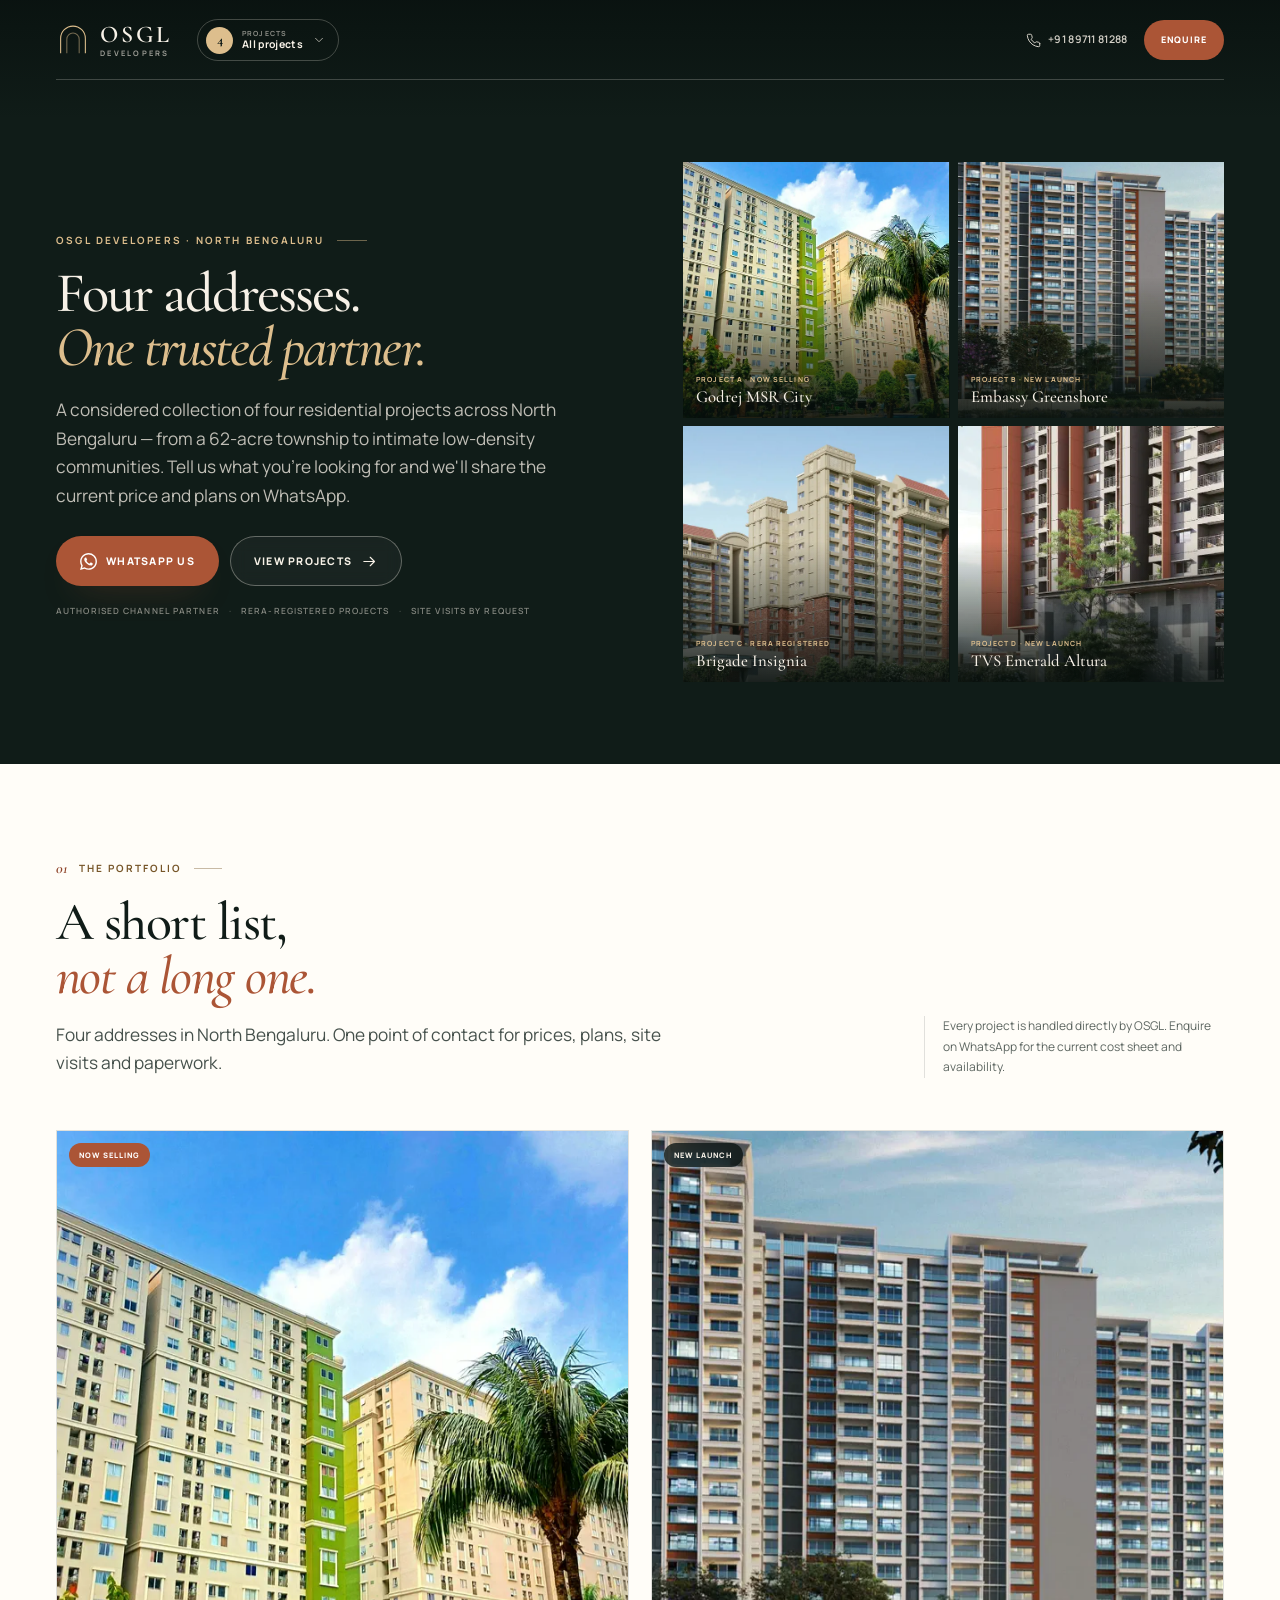
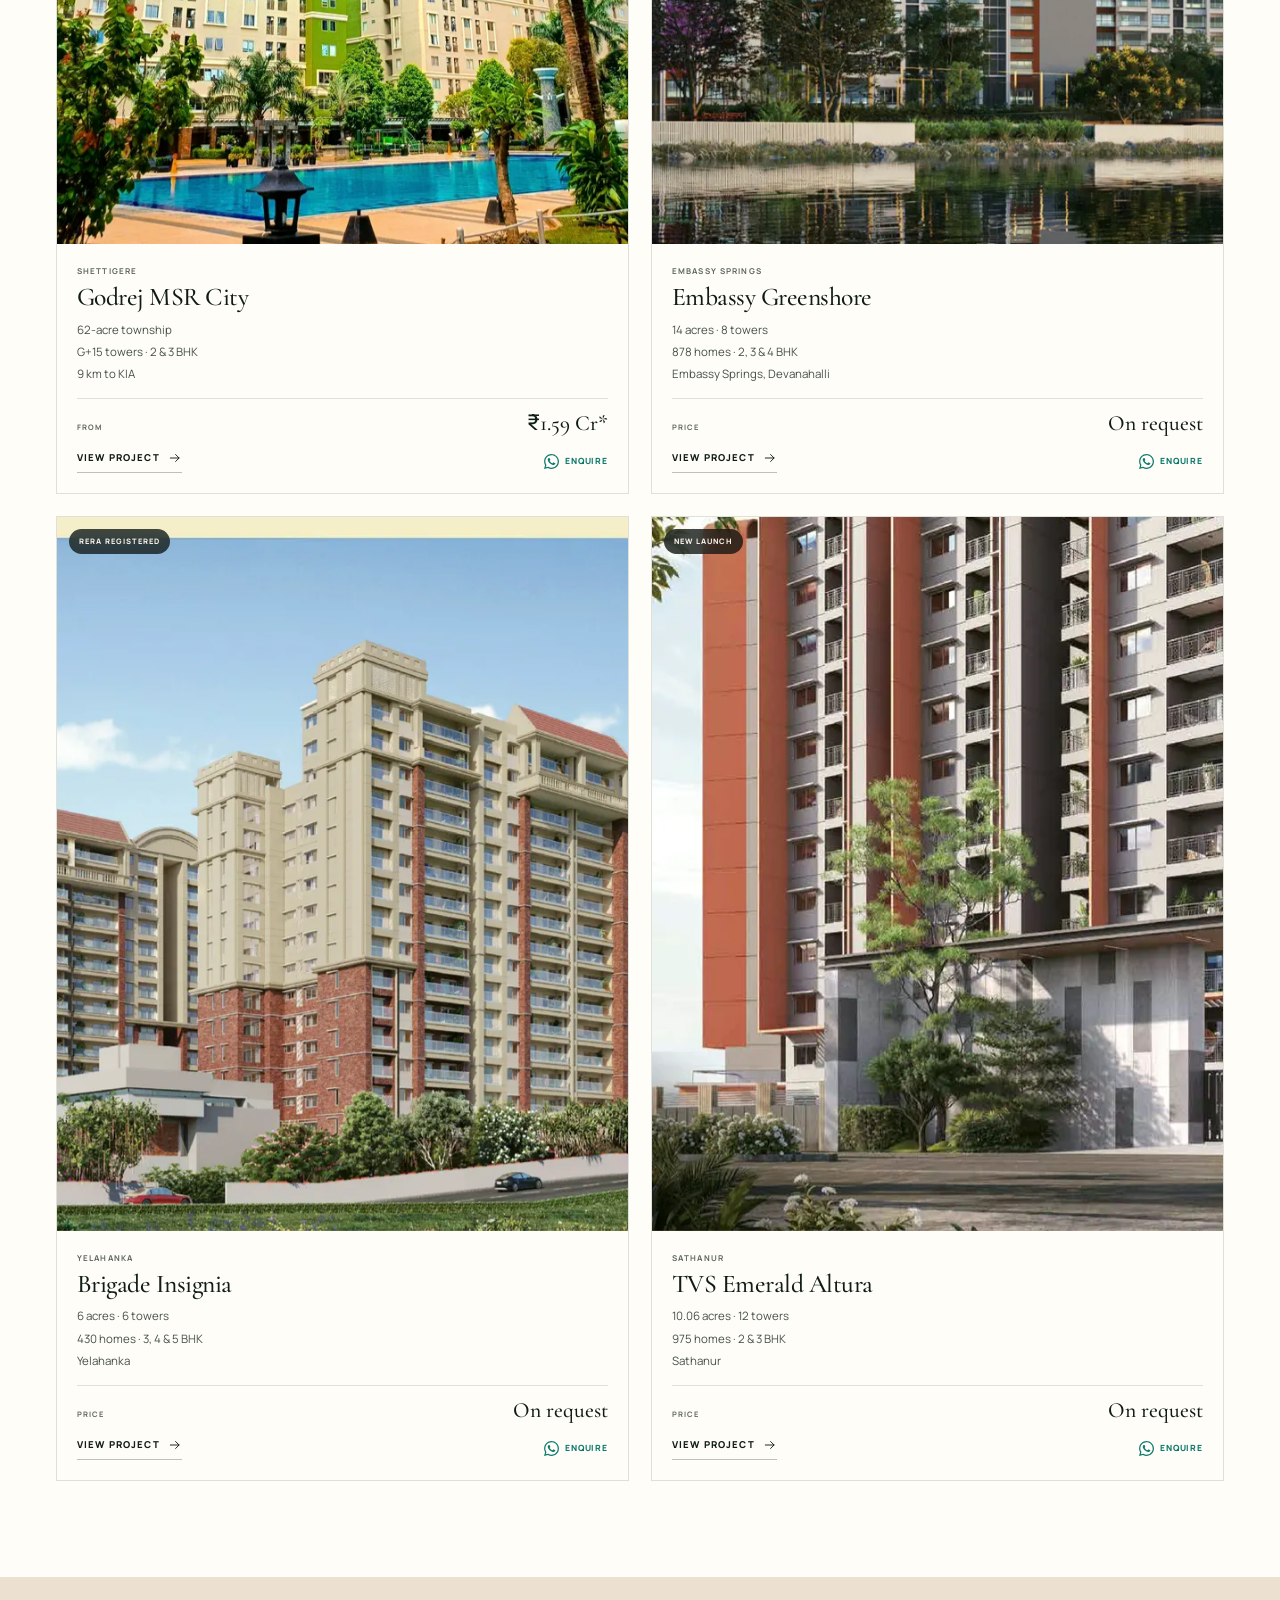
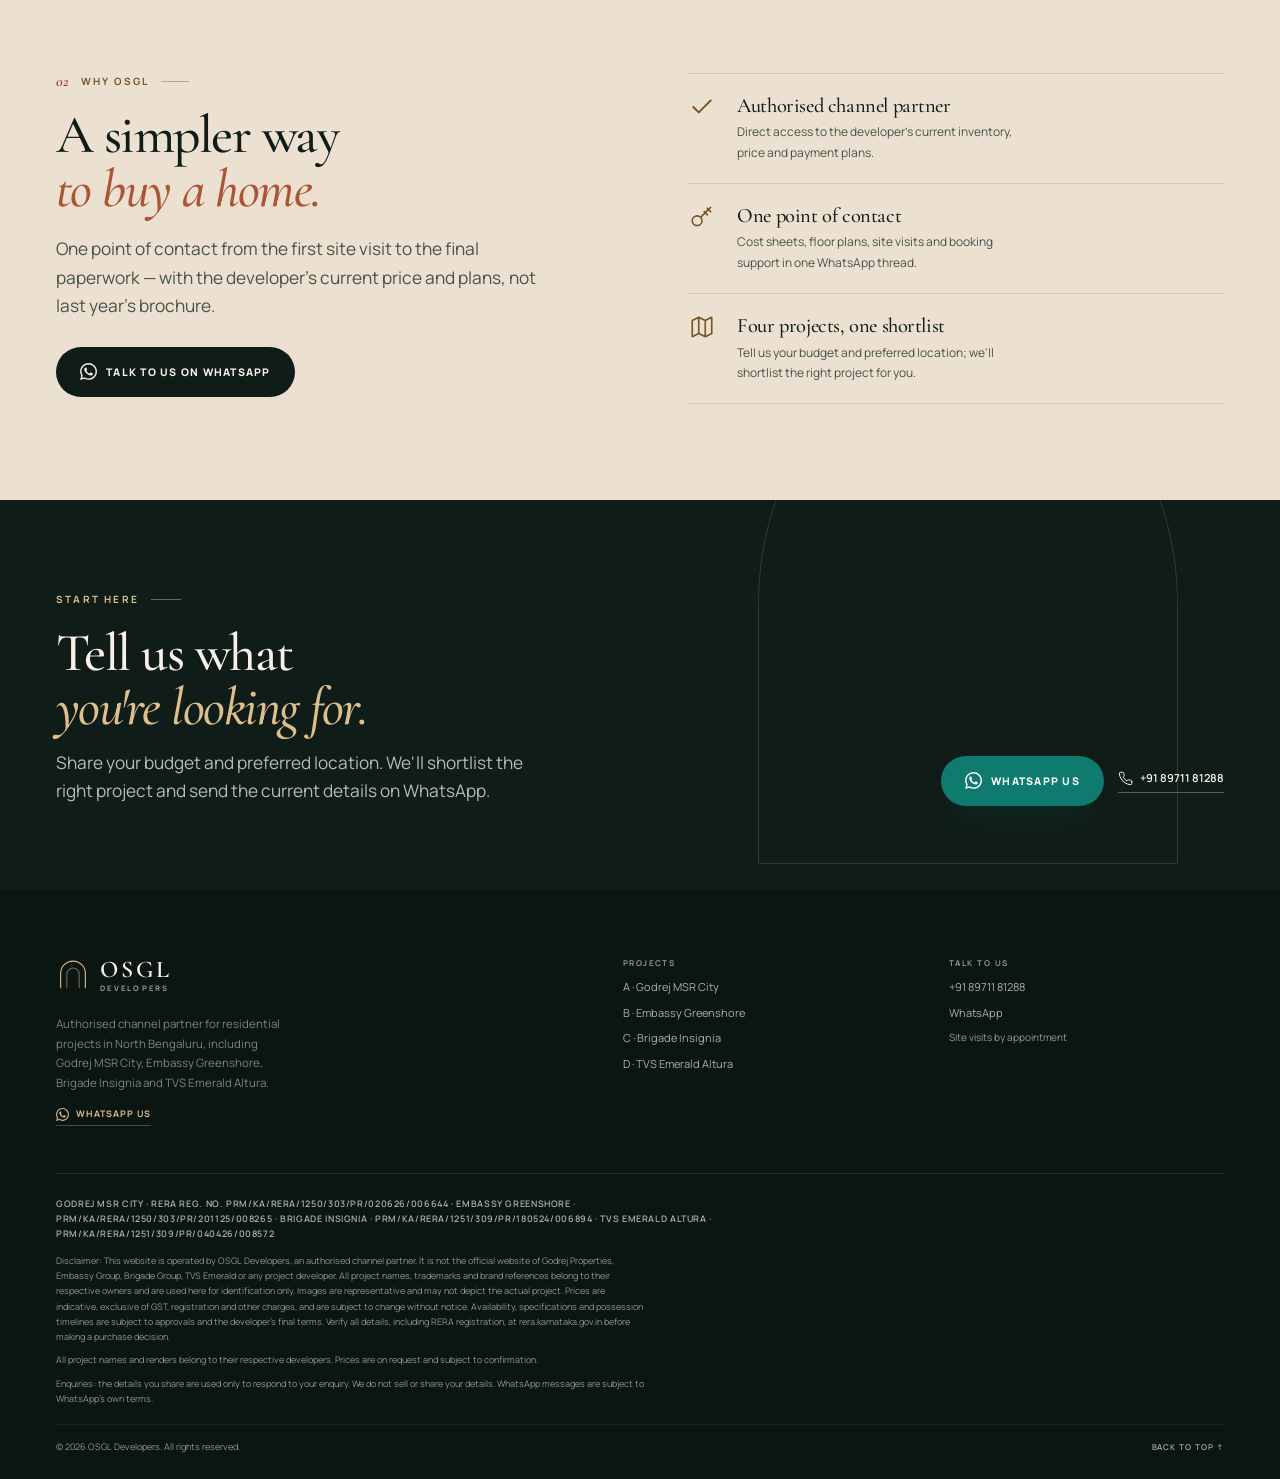
==== commit a33ade7f: "Added real projects , 4 in total, change the hero of godrej" ====
--- a/index.html
+++ b/index.html
@@ -4,22 +4,22 @@
   <meta charset="UTF-8">
   <meta name="viewport" content="width=device-width, initial-scale=1">
   <meta name="theme-color" content="#101c18">
-  <title>OSGL Developers | Residential Projects in North Bengaluru</title>
-  <meta name="description" content="Explore residential projects represented by OSGL in North Bengaluru, including Godrej MSR City at Shettigere. Get prices, floor plans and site visits on WhatsApp.">
+  <title>OSGL Developers | Four Residential Projects in North Bengaluru</title>
+  <meta name="description" content="Explore four residential projects represented by OSGL in North Bengaluru — Godrej MSR City, Embassy Greenshore, Brigade Insignia and TVS Emerald Altura. Prices and plans on WhatsApp.">
   <link rel="canonical" href="https://osgldevelopers.com/">
   <meta name="robots" content="index, follow, max-image-preview:large">
   <meta property="og:type" content="website">
   <meta property="og:locale" content="en_IN">
   <meta property="og:site_name" content="OSGL Developers">
-  <meta property="og:title" content="OSGL Developers | Residential Projects in North Bengaluru">
-  <meta property="og:description" content="Explore residential projects represented by OSGL in North Bengaluru, including Godrej MSR City at Shettigere. Get prices, floor plans and site visits on WhatsApp.">
+  <meta property="og:title" content="OSGL Developers | Four Residential Projects in North Bengaluru">
+  <meta property="og:description" content="Explore four residential projects represented by OSGL in North Bengaluru — Godrej MSR City, Embassy Greenshore, Brigade Insignia and TVS Emerald Altura. Prices and plans on WhatsApp.">
   <meta property="og:url" content="https://osgldevelopers.com/">
   <meta property="og:image" content="https://osgldevelopers.com/assets/img/og-hub.jpg">
   <meta property="og:image:width" content="1200">
   <meta property="og:image:height" content="630">
   <meta name="twitter:card" content="summary_large_image">
-  <meta name="twitter:title" content="OSGL Developers | Residential Projects in North Bengaluru">
-  <meta name="twitter:description" content="Explore residential projects represented by OSGL in North Bengaluru, including Godrej MSR City at Shettigere. Get prices, floor plans and site visits on WhatsApp.">
+  <meta name="twitter:title" content="OSGL Developers | Four Residential Projects in North Bengaluru">
+  <meta name="twitter:description" content="Explore four residential projects represented by OSGL in North Bengaluru — Godrej MSR City, Embassy Greenshore, Brigade Insignia and TVS Emerald Altura. Prices and plans on WhatsApp.">
   <meta name="twitter:image" content="https://osgldevelopers.com/assets/img/og-hub.jpg">
   <link rel="icon" href="/assets/img/favicon.svg" type="image/svg+xml">
   <link rel="icon" href="/assets/img/favicon-32.png" sizes="32x32" type="image/png">
@@ -28,7 +28,7 @@
   <link rel="preload" href="/assets/fonts/cormorant-garamond-normal-latin.woff2" as="font" type="font/woff2" crossorigin>
   <link rel="preload" href="/assets/fonts/cormorant-garamond-italic-latin.woff2" as="font" type="font/woff2" crossorigin>
   <link rel="preload" href="/assets/fonts/manrope-normal-latin.woff2" as="font" type="font/woff2" crossorigin>
-  <link rel="preload" as="image" type="image/webp" fetchpriority="high" href="/assets/img/tower-a-960.webp" imagesrcset="/assets/img/tower-a-640.webp 640w, /assets/img/tower-a-960.webp 960w, /assets/img/tower-a-1280.webp 1280w, /assets/img/tower-a-1600.webp 1600w, /assets/img/tower-a-2000.webp 2000w, /assets/img/tower-a-2560.webp 2560w" imagesizes="(max-width: 760px) 34vw, 18vw">
+  <link rel="preload" as="image" type="image/webp" fetchpriority="high" href="/assets/img/godrej-hero-640.webp" imagesrcset="/assets/img/godrej-hero-640.webp 640w, /assets/img/godrej-hero-960.webp 960w, /assets/img/godrej-hero-1280.webp 1280w, /assets/img/godrej-hero-1600.webp 1600w, /assets/img/godrej-hero-2000.webp 2000w" imagesizes="(max-width: 760px) 50vw, 25vw">
   <link rel="stylesheet" href="/assets/css/fonts.css">
   <link rel="stylesheet" href="/assets/css/styles.css">
   <noscript><style>.reveal{opacity:1!important;transform:none!important}</style></noscript>
@@ -47,7 +47,7 @@
         "@type": "City",
         "name": "Bengaluru"
       },
-      "description": "Authorised channel partner for residential projects in North Bengaluru, including Godrej MSR City at Shettigere."
+      "description": "Authorised channel partner for residential projects in North Bengaluru, including Godrej MSR City, Embassy Greenshore, Brigade Insignia and TVS Emerald Altura."
     },
     {
       "@type": "ItemList",
@@ -62,14 +62,20 @@
         {
           "@type": "ListItem",
           "position": 2,
-          "name": "Project B",
+          "name": "Embassy Greenshore",
           "url": "https://osgldevelopers.com/project-b/"
         },
         {
           "@type": "ListItem",
           "position": 3,
-          "name": "Project C",
+          "name": "Brigade Insignia",
           "url": "https://osgldevelopers.com/project-c/"
+        },
+        {
+          "@type": "ListItem",
+          "position": 4,
+          "name": "TVS Emerald Altura",
+          "url": "https://osgldevelopers.com/project-d/"
         }
       ]
     }
@@ -112,15 +118,16 @@
       </a>
       <details class="project-switcher" data-project-switcher>
         <summary>
-          <span class="ps-badge">3</span>
+          <span class="ps-badge">4</span>
           <span class="ps-copy"><small>Projects</small><strong>All projects</strong></span>
           <svg class="icon ps-chevron" aria-hidden="true"><use href="#i-chevron"/></svg>
         </summary>
         <div class="ps-panel">
           <p class="ps-title">The portfolio</p>
           <a class="ps-item" href="/godrej-msr-city/"><span class="ps-letter">A</span><span class="ps-copy"><strong>Godrej MSR City</strong><small>Shettigere · Now selling</small></span></a>
-        <a class="ps-item" href="/project-b/"><span class="ps-letter">B</span><span class="ps-copy"><strong>Project B</strong><small>North Bengaluru · Coming soon</small></span></a>
-        <a class="ps-item" href="/project-c/"><span class="ps-letter">C</span><span class="ps-copy"><strong>Project C</strong><small>North Bengaluru · Coming soon</small></span></a>
+        <a class="ps-item" href="/project-b/"><span class="ps-letter">B</span><span class="ps-copy"><strong>Embassy Greenshore</strong><small>Embassy Springs · New launch</small></span></a>
+        <a class="ps-item" href="/project-c/"><span class="ps-letter">C</span><span class="ps-copy"><strong>Brigade Insignia</strong><small>Yelahanka · RERA registered</small></span></a>
+        <a class="ps-item" href="/project-d/"><span class="ps-letter">D</span><span class="ps-copy"><strong>TVS Emerald Altura</strong><small>Sathanur · New launch</small></span></a>
           <a class="ps-all is-current" href="/" aria-current="page">View all projects <svg class="icon" aria-hidden="true"><use href="#i-arrow"/></svg></a>
         </div>
       </details>
@@ -129,7 +136,7 @@
           <svg class="icon" aria-hidden="true"><use href="#i-phone"/></svg>
           <span>+91&nbsp;89711&nbsp;81288</span>
         </a>
-        <a class="btn btn-primary btn-sm header-cta" href="https://wa.me/918971181288?text=Hi%20OSGL%2C%20I%20would%20like%20to%20know%20more%20about%20your%20residential%20projects%20in%20North%20Bengaluru." target="_blank" rel="noopener">Enquire</a>
+        <a class="btn btn-primary btn-sm header-cta" href="https://wa.me/918971181288?text=Hi%20OSGL%2C%20I%20would%20like%20to%20know%20more%20about%20your%20four%20residential%20projects%20in%20North%20Bengaluru." target="_blank" rel="noopener">Enquire</a>
         <button class="menu-toggle" type="button" aria-label="Open menu" aria-expanded="false" aria-controls="mobile-menu" data-menu-toggle>
           <span class="menu-open-icon"><svg class="icon" aria-hidden="true"><use href="#i-menu"/></svg></span>
           <span class="menu-close-icon"><svg class="icon" aria-hidden="true"><use href="#i-close"/></svg></span>
@@ -141,8 +148,9 @@
     <div class="mobile-menu-main">
       <p class="mobile-label">Projects</p>
       <a class="mobile-project" href="/godrej-msr-city/"><span>A</span><div><strong>Godrej MSR City</strong><small>Shettigere · Now selling</small></div></a>
-        <a class="mobile-project" href="/project-b/"><span>B</span><div><strong>Project B</strong><small>North Bengaluru · Coming soon</small></div></a>
-        <a class="mobile-project" href="/project-c/"><span>C</span><div><strong>Project C</strong><small>North Bengaluru · Coming soon</small></div></a>
+        <a class="mobile-project" href="/project-b/"><span>B</span><div><strong>Embassy Greenshore</strong><small>Embassy Springs · New launch</small></div></a>
+        <a class="mobile-project" href="/project-c/"><span>C</span><div><strong>Brigade Insignia</strong><small>Yelahanka · RERA registered</small></div></a>
+        <a class="mobile-project" href="/project-d/"><span>D</span><div><strong>TVS Emerald Altura</strong><small>Sathanur · New launch</small></div></a>
       <p class="mobile-label mobile-label-gap">On this page</p>
       <div class="mobile-nav">
         <a href="#projects">The portfolio <small>01</small></a>
@@ -151,7 +159,7 @@
       </div>
     </div>
     <div class="mobile-menu-foot">
-      <a class="btn btn-wa btn-block" href="https://wa.me/918971181288?text=Hi%20OSGL%2C%20I%20would%20like%20to%20know%20more%20about%20your%20residential%20projects%20in%20North%20Bengaluru." target="_blank" rel="noopener">
+      <a class="btn btn-wa btn-block" href="https://wa.me/918971181288?text=Hi%20OSGL%2C%20I%20would%20like%20to%20know%20more%20about%20your%20four%20residential%20projects%20in%20North%20Bengaluru." target="_blank" rel="noopener">
         <svg class="icon" aria-hidden="true"><use href="#i-whatsapp"/></svg>
         WhatsApp us
       </a>
@@ -166,26 +174,30 @@
       <div class="container hub-grid">
         <div class="hub-copy">
           <p class="eyebrow eyebrow-light">OSGL Developers · North Bengaluru</p>
-          <h1 id="hub-title">Three addresses.<br><em>One trusted partner.</em></h1>
-          <p class="lead">A considered collection of residential projects across North Bengaluru. Tell us what you're looking for — we'll share the current price, floor plans and availability on WhatsApp.</p>
+          <h1 id="hub-title">Four addresses.<br><em>One trusted partner.</em></h1>
+          <p class="lead">A considered collection of four residential projects across North Bengaluru — from a 62-acre township to intimate low-density communities. Tell us what you're looking for and we'll share the current price and plans on WhatsApp.</p>
           <div class="hero-actions">
-            <a class="btn btn-primary" href="https://wa.me/918971181288?text=Hi%20OSGL%2C%20I%20would%20like%20to%20know%20more%20about%20your%20residential%20projects%20in%20North%20Bengaluru." target="_blank" rel="noopener"><svg class="icon" aria-hidden="true"><use href="#i-whatsapp"/></svg>WhatsApp us</a>
+            <a class="btn btn-primary" href="https://wa.me/918971181288?text=Hi%20OSGL%2C%20I%20would%20like%20to%20know%20more%20about%20your%20four%20residential%20projects%20in%20North%20Bengaluru." target="_blank" rel="noopener"><svg class="icon" aria-hidden="true"><use href="#i-whatsapp"/></svg>WhatsApp us</a>
             <a class="btn btn-ghost" href="#projects">View projects <svg class="icon" aria-hidden="true"><use href="#i-arrow"/></svg></a>
           </div>
           <p class="hero-note">Authorised channel partner <span>·</span> RERA-registered projects <span>·</span> Site visits by request</p>
         </div>
-        <div class="hub-collage" role="group" aria-label="OSGL project portfolio">
+        <div class="hub-collage is-four" role="group" aria-label="OSGL project portfolio">
           <a class="collage-card" href="/godrej-msr-city/">
-            <img src="/assets/img/tower-a-960.webp" srcset="/assets/img/tower-a-640.webp 640w, /assets/img/tower-a-960.webp 960w, /assets/img/tower-a-1280.webp 1280w, /assets/img/tower-a-1600.webp 1600w, /assets/img/tower-a-2000.webp 2000w, /assets/img/tower-a-2560.webp 2560w" sizes="(max-width: 760px) 34vw, 18vw" alt="A modern high-rise residential tower with glass balconies" width="1280" height="1600" fetchpriority="high" decoding="async">
+            <img src="/assets/img/godrej-hero-960.webp" srcset="/assets/img/godrej-hero-640.webp 640w, /assets/img/godrej-hero-960.webp 960w, /assets/img/godrej-hero-1280.webp 1280w, /assets/img/godrej-hero-1600.webp 1600w, /assets/img/godrej-hero-2000.webp 2000w" sizes="(max-width: 760px) 50vw, 25vw" alt="Godrej MSR City — representative residential imagery" width="1280" height="1600" decoding="async">
             <span class="collage-caption"><small>Project A · Now selling</small><strong>Godrej MSR City</strong></span>
           </a>
           <a class="collage-card" href="/project-b/">
-            <img src="/assets/img/tower-b-640.webp" srcset="/assets/img/tower-b-640.webp 640w, /assets/img/tower-b-960.webp 960w, /assets/img/tower-b-1280.webp 1280w, /assets/img/tower-b-1600.webp 1600w, /assets/img/tower-b-2000.webp 2000w" sizes="(max-width: 760px) 32vw, 16vw" alt="Three contemporary G+15 residential towers" width="960" height="1200" decoding="async">
-            <span class="collage-caption"><small>Project B</small><strong>Coming soon</strong></span>
+            <img src="/assets/img/embassy-hero-960.webp" srcset="/assets/img/embassy-hero-640.webp 640w, /assets/img/embassy-hero-960.webp 960w, /assets/img/embassy-hero-1280.webp 1280w, /assets/img/embassy-hero-1600.webp 1600w" sizes="(max-width: 760px) 50vw, 25vw" alt="Embassy Greenshore — representative residential imagery" width="1280" height="1600" decoding="async">
+            <span class="collage-caption"><small>Project B · New launch</small><strong>Embassy Greenshore</strong></span>
           </a>
           <a class="collage-card" href="/project-c/">
-            <img src="/assets/img/tower-c-640.webp" srcset="/assets/img/tower-c-640.webp 640w, /assets/img/tower-c-960.webp 960w, /assets/img/tower-c-1280.webp 1280w, /assets/img/tower-c-1600.webp 1600w, /assets/img/tower-c-2000.webp 2000w" sizes="(max-width: 760px) 32vw, 16vw" alt="A modern stone-clad residential building at dusk" width="960" height="1200" decoding="async">
-            <span class="collage-caption"><small>Project C</small><strong>Coming soon</strong></span>
+            <img src="/assets/img/brigade-hero-960.webp" srcset="/assets/img/brigade-hero-640.webp 640w, /assets/img/brigade-hero-960.webp 960w, /assets/img/brigade-hero-1280.webp 1280w, /assets/img/brigade-hero-1600.webp 1600w, /assets/img/brigade-hero-2000.webp 2000w" sizes="(max-width: 760px) 50vw, 25vw" alt="Brigade Insignia — representative residential imagery" width="1280" height="1600" decoding="async">
+            <span class="collage-caption"><small>Project C · RERA registered</small><strong>Brigade Insignia</strong></span>
+          </a>
+          <a class="collage-card" href="/project-d/">
+            <img src="/assets/img/tvs-hero-960.webp" srcset="/assets/img/tvs-hero-640.webp 640w, /assets/img/tvs-hero-960.webp 960w, /assets/img/tvs-hero-1280.webp 1280w, /assets/img/tvs-hero-1600.webp 1600w" sizes="(max-width: 760px) 50vw, 25vw" alt="TVS Emerald Altura — representative residential imagery" width="1280" height="1600" decoding="async">
+            <span class="collage-caption"><small>Project D · New launch</small><strong>TVS Emerald Altura</strong></span>
           </a>
         </div>
       </div>
@@ -196,56 +208,72 @@
           <div class="section-head">
             <p class="section-label"><span>01</span> The portfolio</p>
             <h2 id="projects-title">A short list,<br><em>not a long one.</em></h2>
-            <p class="lead">Three addresses in North Bengaluru. One point of contact for prices, plans, site visits and paperwork.</p>
+            <p class="lead">Four addresses in North Bengaluru. One point of contact for prices, plans, site visits and paperwork.</p>
           </div>
           <p class="section-head-note">Every project is handled directly by OSGL. Enquire on WhatsApp for the current cost sheet and availability.</p>
         </div>
-        <div class="project-grid">
+        <div class="project-grid is-four">
           <article class="project-card">
             <div class="project-card-media">
               <span class="project-status">Now selling</span>
-              <img src="/assets/img/tower-a-960.webp" srcset="/assets/img/tower-a-640.webp 640w, /assets/img/tower-a-960.webp 960w, /assets/img/tower-a-1280.webp 1280w, /assets/img/tower-a-1600.webp 1600w, /assets/img/tower-a-2000.webp 2000w, /assets/img/tower-a-2560.webp 2560w" sizes="(max-width: 760px) 100vw, 30vw" alt="Godrej MSR City — representative high-rise imagery" width="960" height="1200" loading="lazy" decoding="async">
+              <img src="/assets/img/godrej-hero-960.webp" srcset="/assets/img/godrej-hero-640.webp 640w, /assets/img/godrej-hero-960.webp 960w, /assets/img/godrej-hero-1280.webp 1280w, /assets/img/godrej-hero-1600.webp 1600w, /assets/img/godrej-hero-2000.webp 2000w" sizes="(max-width: 760px) 100vw, 30vw" alt="Godrej MSR City — representative residential imagery" width="1280" height="1600" loading="lazy" decoding="async">
             </div>
             <div class="project-card-body">
-              <p class="project-location">Shettigere · North Bengaluru</p>
+              <p class="project-location">Shettigere</p>
               <h3 class="project-name"><a href="/godrej-msr-city/">Godrej MSR City</a></h3>
               <div class="project-meta"><span>62-acre township</span><span>G+15 towers · 2 &amp; 3 BHK</span><span>9 km to KIA</span></div>
               <div class="project-price"><small>From</small><strong>₹1.59 Cr*</strong></div>
               <div class="project-actions">
                 <a class="link-arrow" href="/godrej-msr-city/">View project <svg class="icon" aria-hidden="true"><use href="#i-arrow"/></svg></a>
-                <a class="project-wa" href="https://wa.me/918971181288?text=Hi%20OSGL%2C%20I%20would%20like%20the%20current%20price%20and%20floor%20plans%20for%20Godrej%20MSR%20City." target="_blank" rel="noopener"><svg class="icon" aria-hidden="true"><use href="#i-whatsapp"/></svg>Enquire</a>
+                <a class="project-wa" href="https://wa.me/918971181288?text=Hi%20OSGL%2C%20I%20would%20like%20the%20current%20price%20and%20floor%20plans%20for%20Godrej%20MSR%20City%2C%20Shettigere." target="_blank" rel="noopener"><svg class="icon" aria-hidden="true"><use href="#i-whatsapp"/></svg>Enquire</a>
               </div>
             </div>
           </article>
           <article class="project-card">
             <div class="project-card-media">
-              <span class="project-status is-coming">Coming soon</span>
-              <img src="/assets/img/tower-b-960.webp" srcset="/assets/img/tower-b-640.webp 640w, /assets/img/tower-b-960.webp 960w, /assets/img/tower-b-1280.webp 1280w, /assets/img/tower-b-1600.webp 1600w, /assets/img/tower-b-2000.webp 2000w" sizes="(max-width: 760px) 100vw, 30vw" alt="Project B — representative high-rise imagery" width="960" height="1200" loading="lazy" decoding="async">
+              <span class="project-status is-coming">New launch</span>
+              <img src="/assets/img/embassy-hero-960.webp" srcset="/assets/img/embassy-hero-640.webp 640w, /assets/img/embassy-hero-960.webp 960w, /assets/img/embassy-hero-1280.webp 1280w, /assets/img/embassy-hero-1600.webp 1600w" sizes="(max-width: 760px) 100vw, 30vw" alt="Embassy Greenshore — representative residential imagery" width="1280" height="1600" loading="lazy" decoding="async">
             </div>
             <div class="project-card-body">
-              <p class="project-location">North Bengaluru · Location TBA</p>
-              <h3 class="project-name"><a href="/project-b/">Project B</a></h3>
-              <div class="project-meta"><span>New launch</span><span>Location &amp; configuration TBA</span><span>Register for first access</span></div>
-              <div class="project-price"><small>Status</small><strong>Coming soon</strong></div>
+              <p class="project-location">Embassy Springs</p>
+              <h3 class="project-name"><a href="/project-b/">Embassy Greenshore</a></h3>
+              <div class="project-meta"><span>14 acres · 8 towers</span><span>878 homes · 2, 3 &amp; 4 BHK</span><span>Embassy Springs, Devanahalli</span></div>
+              <div class="project-price"><small>Price</small><strong>On request</strong></div>
               <div class="project-actions">
                 <a class="link-arrow" href="/project-b/">View project <svg class="icon" aria-hidden="true"><use href="#i-arrow"/></svg></a>
-                <a class="project-wa" href="https://wa.me/918971181288?text=Hi%20OSGL%2C%20I%20would%20like%20first%20access%20to%20Project%20B.%20Please%20share%20the%20location%2C%20price%20and%20floor%20plans%20when%20available." target="_blank" rel="noopener"><svg class="icon" aria-hidden="true"><use href="#i-whatsapp"/></svg>Enquire</a>
+                <a class="project-wa" href="https://wa.me/918971181288?text=Hi%20OSGL%2C%20I%20would%20like%20the%20current%20price%20and%20floor%20plans%20for%20Embassy%20Greenshore%20at%20Embassy%20Springs." target="_blank" rel="noopener"><svg class="icon" aria-hidden="true"><use href="#i-whatsapp"/></svg>Enquire</a>
               </div>
             </div>
           </article>
           <article class="project-card">
             <div class="project-card-media">
-              <span class="project-status is-coming">Coming soon</span>
-              <img src="/assets/img/tower-c-960.webp" srcset="/assets/img/tower-c-640.webp 640w, /assets/img/tower-c-960.webp 960w, /assets/img/tower-c-1280.webp 1280w, /assets/img/tower-c-1600.webp 1600w, /assets/img/tower-c-2000.webp 2000w" sizes="(max-width: 760px) 100vw, 30vw" alt="Project C — representative high-rise imagery" width="960" height="1200" loading="lazy" decoding="async">
+              <span class="project-status is-coming">RERA registered</span>
+              <img src="/assets/img/brigade-hero-960.webp" srcset="/assets/img/brigade-hero-640.webp 640w, /assets/img/brigade-hero-960.webp 960w, /assets/img/brigade-hero-1280.webp 1280w, /assets/img/brigade-hero-1600.webp 1600w, /assets/img/brigade-hero-2000.webp 2000w" sizes="(max-width: 760px) 100vw, 30vw" alt="Brigade Insignia — representative residential imagery" width="1280" height="1600" loading="lazy" decoding="async">
             </div>
             <div class="project-card-body">
-              <p class="project-location">North Bengaluru · Location TBA</p>
-              <h3 class="project-name"><a href="/project-c/">Project C</a></h3>
-              <div class="project-meta"><span>New launch</span><span>Location &amp; configuration TBA</span><span>Register for first access</span></div>
-              <div class="project-price"><small>Status</small><strong>Coming soon</strong></div>
+              <p class="project-location">Yelahanka</p>
+              <h3 class="project-name"><a href="/project-c/">Brigade Insignia</a></h3>
+              <div class="project-meta"><span>6 acres · 6 towers</span><span>430 homes · 3, 4 &amp; 5 BHK</span><span>Yelahanka</span></div>
+              <div class="project-price"><small>Price</small><strong>On request</strong></div>
               <div class="project-actions">
                 <a class="link-arrow" href="/project-c/">View project <svg class="icon" aria-hidden="true"><use href="#i-arrow"/></svg></a>
-                <a class="project-wa" href="https://wa.me/918971181288?text=Hi%20OSGL%2C%20I%20would%20like%20first%20access%20to%20Project%20C.%20Please%20share%20the%20location%2C%20price%20and%20floor%20plans%20when%20available." target="_blank" rel="noopener"><svg class="icon" aria-hidden="true"><use href="#i-whatsapp"/></svg>Enquire</a>
+                <a class="project-wa" href="https://wa.me/918971181288?text=Hi%20OSGL%2C%20I%20would%20like%20the%20current%20price%20and%20floor%20plans%20for%20Brigade%20Insignia%2C%20Yelahanka." target="_blank" rel="noopener"><svg class="icon" aria-hidden="true"><use href="#i-whatsapp"/></svg>Enquire</a>
+              </div>
+            </div>
+          </article>
+          <article class="project-card">
+            <div class="project-card-media">
+              <span class="project-status is-coming">New launch</span>
+              <img src="/assets/img/tvs-hero-960.webp" srcset="/assets/img/tvs-hero-640.webp 640w, /assets/img/tvs-hero-960.webp 960w, /assets/img/tvs-hero-1280.webp 1280w, /assets/img/tvs-hero-1600.webp 1600w" sizes="(max-width: 760px) 100vw, 30vw" alt="TVS Emerald Altura — representative residential imagery" width="1280" height="1600" loading="lazy" decoding="async">
+            </div>
+            <div class="project-card-body">
+              <p class="project-location">Sathanur</p>
+              <h3 class="project-name"><a href="/project-d/">TVS Emerald Altura</a></h3>
+              <div class="project-meta"><span>10.06 acres · 12 towers</span><span>975 homes · 2 &amp; 3 BHK</span><span>Sathanur</span></div>
+              <div class="project-price"><small>Price</small><strong>On request</strong></div>
+              <div class="project-actions">
+                <a class="link-arrow" href="/project-d/">View project <svg class="icon" aria-hidden="true"><use href="#i-arrow"/></svg></a>
+                <a class="project-wa" href="https://wa.me/918971181288?text=Hi%20OSGL%2C%20I%20would%20like%20the%20current%20price%20and%20floor%20plans%20for%20TVS%20Emerald%20Altura%2C%20Sathanur." target="_blank" rel="noopener"><svg class="icon" aria-hidden="true"><use href="#i-whatsapp"/></svg>Enquire</a>
               </div>
             </div>
           </article>
@@ -258,7 +286,7 @@
           <p class="section-label"><span>02</span> Why OSGL</p>
           <h2 id="why-title">A simpler way<br><em>to buy a home.</em></h2>
           <p class="lead">One point of contact from the first site visit to the final paperwork — with the developer's current price and plans, not last year's brochure.</p>
-          <a class="btn btn-dark" href="https://wa.me/918971181288?text=Hi%20OSGL%2C%20I%20would%20like%20to%20know%20more%20about%20your%20residential%20projects%20in%20North%20Bengaluru." target="_blank" rel="noopener"><svg class="icon" aria-hidden="true"><use href="#i-whatsapp"/></svg>Talk to us on WhatsApp</a>
+          <a class="btn btn-dark" href="https://wa.me/918971181288?text=Hi%20OSGL%2C%20I%20would%20like%20to%20know%20more%20about%20your%20four%20residential%20projects%20in%20North%20Bengaluru." target="_blank" rel="noopener"><svg class="icon" aria-hidden="true"><use href="#i-whatsapp"/></svg>Talk to us on WhatsApp</a>
         </div>
         <div class="highlight-stack">
           <div class="highlight">
@@ -271,7 +299,7 @@
           </div>
           <div class="highlight">
             <svg class="highlight-icon" aria-hidden="true"><use href="#i-map"/></svg>
-            <div><h3>Shortlist, don't scroll</h3><p>Tell us your budget and preferred location; we'll shortlist the right project for you.</p></div>
+            <div><h3>Four projects, one shortlist</h3><p>Tell us your budget and preferred location; we'll shortlist the right project for you.</p></div>
           </div>
         </div>
       </div>
@@ -284,7 +312,7 @@
           <p class="lead">Share your budget and preferred location. We'll shortlist the right project and send the current details on WhatsApp.</p>
         </div>
         <div class="cta-actions">
-          <a class="btn btn-wa" href="https://wa.me/918971181288?text=Hi%20OSGL%2C%20I%20would%20like%20to%20know%20more%20about%20your%20residential%20projects%20in%20North%20Bengaluru." target="_blank" rel="noopener"><svg class="icon" aria-hidden="true"><use href="#i-whatsapp"/></svg>WhatsApp us</a>
+          <a class="btn btn-wa" href="https://wa.me/918971181288?text=Hi%20OSGL%2C%20I%20would%20like%20to%20know%20more%20about%20your%20four%20residential%20projects%20in%20North%20Bengaluru." target="_blank" rel="noopener"><svg class="icon" aria-hidden="true"><use href="#i-whatsapp"/></svg>WhatsApp us</a>
           <a class="cta-phone" href="tel:+918971181288"><svg class="icon" aria-hidden="true"><use href="#i-phone"/></svg>+91&nbsp;89711&nbsp;81288</a>
         </div>
       </div>
@@ -300,8 +328,8 @@
           </svg>
           <span class="brand-words"><span class="brand-name">OSGL</span> <span class="brand-sub">Developers</span></span>
         </a>
-        <p>Authorised channel partner for Godrej MSR City and other residential projects in North Bengaluru.</p>
-        <a class="footer-wa" href="https://wa.me/918971181288?text=Hi%20OSGL%2C%20I%20would%20like%20to%20know%20more%20about%20your%20residential%20projects%20in%20North%20Bengaluru." target="_blank" rel="noopener">
+        <p>Authorised channel partner for residential projects in North Bengaluru, including Godrej MSR City, Embassy Greenshore, Brigade Insignia and TVS Emerald Altura.</p>
+        <a class="footer-wa" href="https://wa.me/918971181288?text=Hi%20OSGL%2C%20I%20would%20like%20to%20know%20more%20about%20your%20four%20residential%20projects%20in%20North%20Bengaluru." target="_blank" rel="noopener">
           <svg class="icon" aria-hidden="true"><use href="#i-whatsapp"/></svg>
           WhatsApp us
         </a>
@@ -309,20 +337,21 @@
       <nav class="footer-nav" aria-label="Projects">
         <h3>Projects</h3>
         <a href="/godrej-msr-city/">A · Godrej MSR City</a>
-        <a href="/project-b/">B · Project B</a>
-        <a href="/project-c/">C · Project C</a>
+        <a href="/project-b/">B · Embassy Greenshore</a>
+        <a href="/project-c/">C · Brigade Insignia</a>
+        <a href="/project-d/">D · TVS Emerald Altura</a>
       </nav>
       <div class="footer-contact">
         <h3>Talk to us</h3>
         <a href="tel:+918971181288">+91&nbsp;89711&nbsp;81288</a>
-        <a href="https://wa.me/918971181288?text=Hi%20OSGL%2C%20I%20would%20like%20to%20know%20more%20about%20your%20residential%20projects%20in%20North%20Bengaluru." target="_blank" rel="noopener">WhatsApp</a>
+        <a href="https://wa.me/918971181288?text=Hi%20OSGL%2C%20I%20would%20like%20to%20know%20more%20about%20your%20four%20residential%20projects%20in%20North%20Bengaluru." target="_blank" rel="noopener">WhatsApp</a>
         <p>Site visits by appointment</p>
       </div>
     </div>
     <div class="container footer-legal">
-      <p class="footer-rera">Godrej MSR City · RERA Reg. No. PRM/KA/RERA/1250/303/PR/020626/006644 · Project B &amp; C: details to be announced</p>
-      <p>Disclaimer: This website is operated by OSGL Developers, an authorised channel partner. It is not the official website of Godrej Properties or any project developer. All project names, trademarks and brand references belong to their respective owners and are used here for identification only. Images are representative and may not depict the actual project. Prices are indicative, exclusive of GST, registration and other charges, and are subject to change without notice. Availability, specifications and possession timelines are subject to approvals and the developer's final terms. Verify all details, including RERA registration, at rera.karnataka.gov.in before making a purchase decision.</p>
-      <p>Project B and Project C are placeholders for upcoming projects represented by OSGL. Their names, locations, configurations, prices and RERA registrations will be published when formally announced.</p>
+      <p class="footer-rera">GODREJ MSR CITY · RERA Reg. No. PRM/KA/RERA/1250/303/PR/020626/006644 · EMBASSY GREENSHORE · PRM/KA/RERA/1250/303/PR/201125/008265 · BRIGADE INSIGNIA · PRM/KA/RERA/1251/309/PR/180524/006894 · TVS EMERALD ALTURA · PRM/KA/RERA/1251/309/PR/040426/008572</p>
+      <p>Disclaimer: This website is operated by OSGL Developers, an authorised channel partner. It is not the official website of Godrej Properties, Embassy Group, Brigade Group, TVS Emerald or any project developer. All project names, trademarks and brand references belong to their respective owners and are used here for identification only. Images are representative and may not depict the actual project. Prices are indicative, exclusive of GST, registration and other charges, and are subject to change without notice. Availability, specifications and possession timelines are subject to approvals and the developer's final terms. Verify all details, including RERA registration, at rera.karnataka.gov.in before making a purchase decision.</p>
+      <p>All project names and renders belong to their respective developers. Prices are on request and subject to confirmation.</p>
       <p>Enquiries: the details you share are used only to respond to your enquiry. We do not sell or share your details. WhatsApp messages are subject to WhatsApp's own terms.</p>
       <div class="footer-bottom">
         <p>© 2026 OSGL Developers. All rights reserved.</p>
@@ -330,7 +359,7 @@
       </div>
     </div>
   </footer>
-  <a class="float-wa" href="https://wa.me/918971181288?text=Hi%20OSGL%2C%20I%20would%20like%20to%20know%20more%20about%20your%20residential%20projects%20in%20North%20Bengaluru." target="_blank" rel="noopener" aria-label="Chat with OSGL on WhatsApp">
+  <a class="float-wa" href="https://wa.me/918971181288?text=Hi%20OSGL%2C%20I%20would%20like%20to%20know%20more%20about%20your%20four%20residential%20projects%20in%20North%20Bengaluru." target="_blank" rel="noopener" aria-label="Chat with OSGL on WhatsApp">
     <svg class="icon" aria-hidden="true"><use href="#i-whatsapp"/></svg>
     <span class="float-label">Chat with us</span>
   </a>
@@ -339,11 +368,11 @@
       <svg class="icon" aria-hidden="true"><use href="#i-phone"/></svg>
       <span>Call</span>
     </a>
-    <a class="mobile-bar-wa" href="https://wa.me/918971181288?text=Hi%20OSGL%2C%20I%20would%20like%20to%20know%20more%20about%20your%20residential%20projects%20in%20North%20Bengaluru." target="_blank" rel="noopener">
+    <a class="mobile-bar-wa" href="https://wa.me/918971181288?text=Hi%20OSGL%2C%20I%20would%20like%20to%20know%20more%20about%20your%20four%20residential%20projects%20in%20North%20Bengaluru." target="_blank" rel="noopener">
       <svg class="icon" aria-hidden="true"><use href="#i-whatsapp"/></svg>
       <span>WhatsApp</span>
     </a>
-    <a href="https://wa.me/918971181288?text=Hi%20OSGL%2C%20I%20would%20like%20to%20know%20more%20about%20your%20residential%20projects%20in%20North%20Bengaluru." target="_blank" rel="noopener">
+    <a href="https://wa.me/918971181288?text=Hi%20OSGL%2C%20I%20would%20like%20to%20know%20more%20about%20your%20four%20residential%20projects%20in%20North%20Bengaluru." target="_blank" rel="noopener">
       <svg class="icon" aria-hidden="true"><use href="#i-arrow"/></svg>
       <span>Enquire</span>
     </a>
--- a/assets/css/styles.css
+++ b/assets/css/styles.css
@@ -2048,3 +2048,38 @@
 
 .mobile-label-gap { margin-top: 22px; }
 .site-visit-link { margin-top: 20px; }
+
+/* Four-project hub */
+.project-grid.is-four { grid-template-columns: repeat(2, minmax(0, 1fr)); }
+.hub-collage.is-four {
+  grid-template-columns: 1fr 1fr;
+  grid-template-rows: 1fr 1fr;
+  height: min(58vh, 520px);
+  min-height: 390px;
+}
+.hub-collage.is-four .collage-caption strong { font-size: 1.05rem; }
+@media (max-width: 960px) {
+  .hub-collage.is-four { height: 340px; min-height: 0; }
+  .project-grid.is-four .project-card:last-child { grid-column: auto; max-width: none; justify-self: stretch; }
+}
+@media (max-width: 760px) {
+  .hub-collage.is-four { height: 300px; }
+  .hub-collage.is-four .collage-caption strong { font-size: .9rem; }
+  .project-grid.is-four { grid-template-columns: 1fr; }
+  .project-grid.is-four .project-card:last-child { grid-column: auto; }
+}
+@media (max-width: 380px) {
+  .hub-collage.is-four { height: 270px; }
+}
+
+/* Blurred official brochure plans, muted into the dark card */
+.plan-visual--pdf img {
+  filter: grayscale(1) brightness(.62) contrast(1.2) blur(2.2px);
+  opacity: .92;
+}
+.plan-card:hover .plan-visual--pdf img {
+  filter: grayscale(1) brightness(.72) contrast(1.2) blur(1.7px);
+  opacity: .96;
+}
+.hero-pos-bottom img { object-position: center bottom; }
+.project-card-media img, .collage-card img { will-change: transform; }
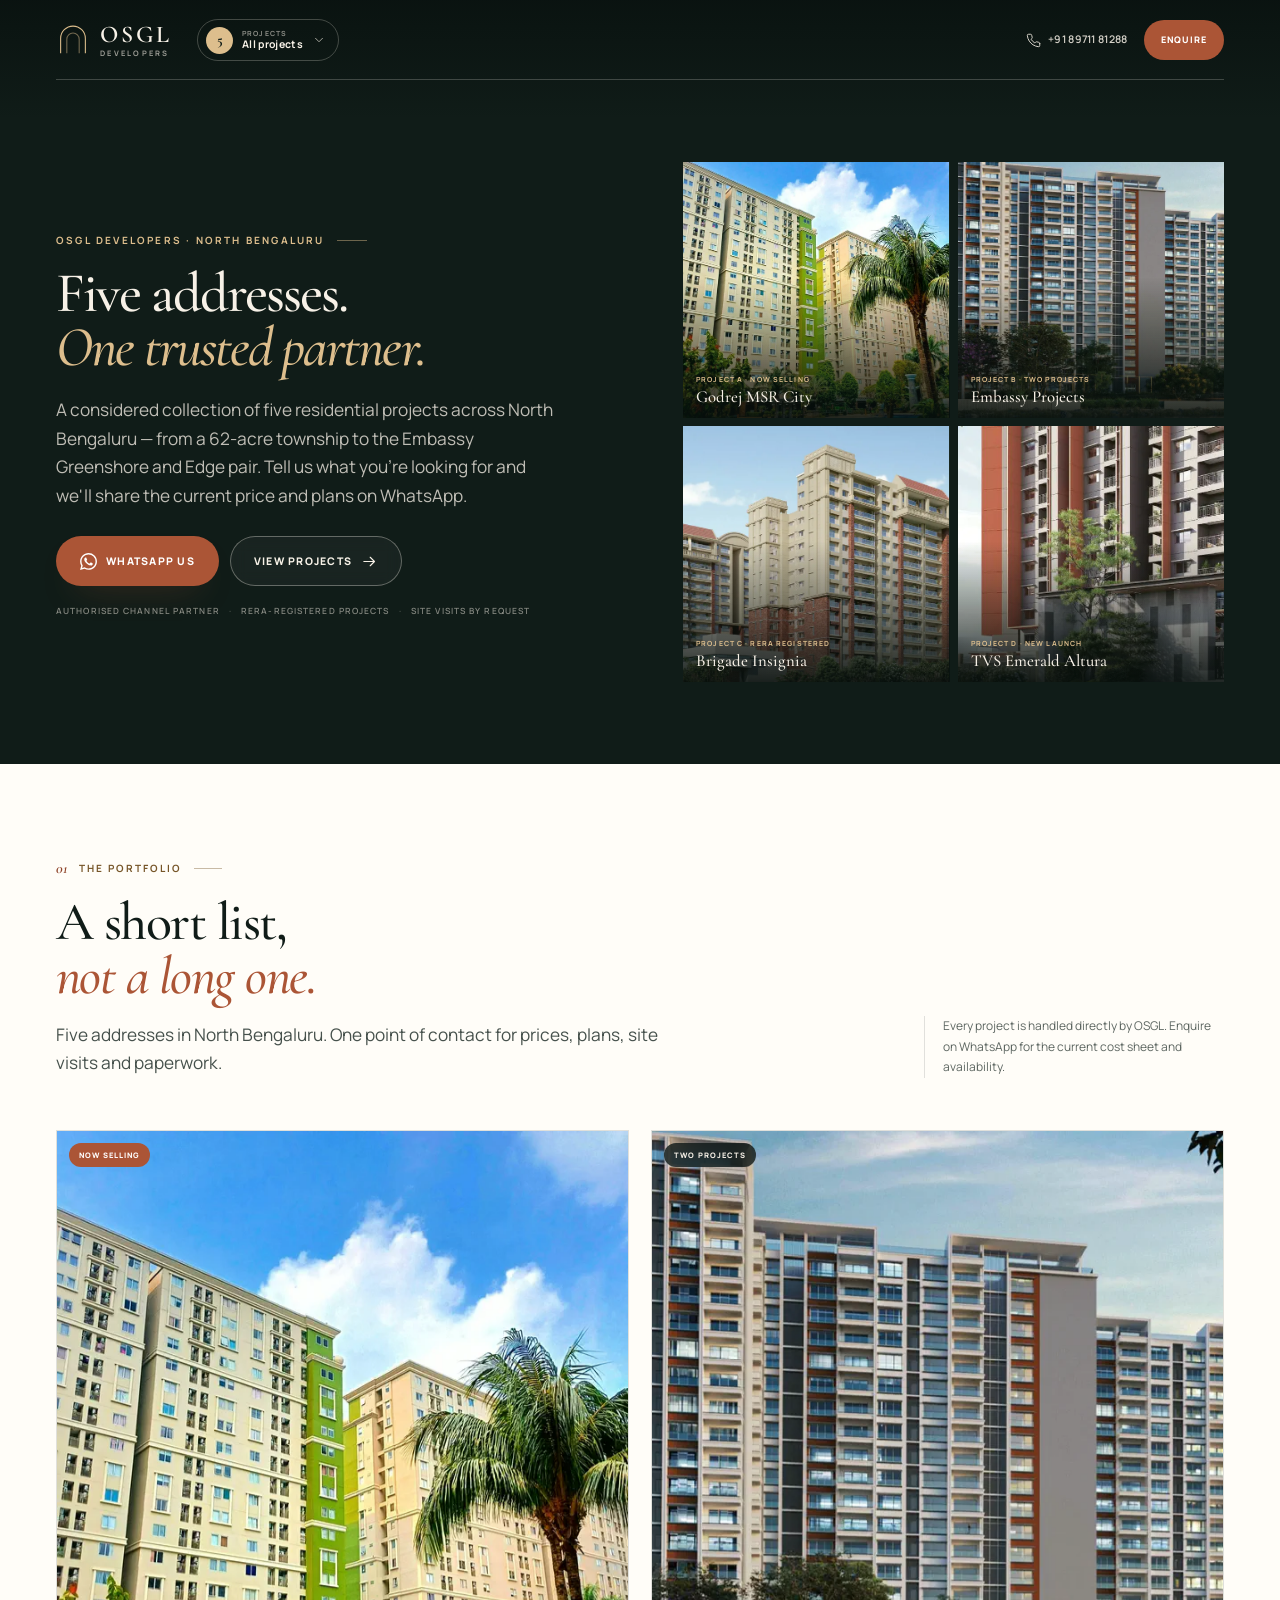
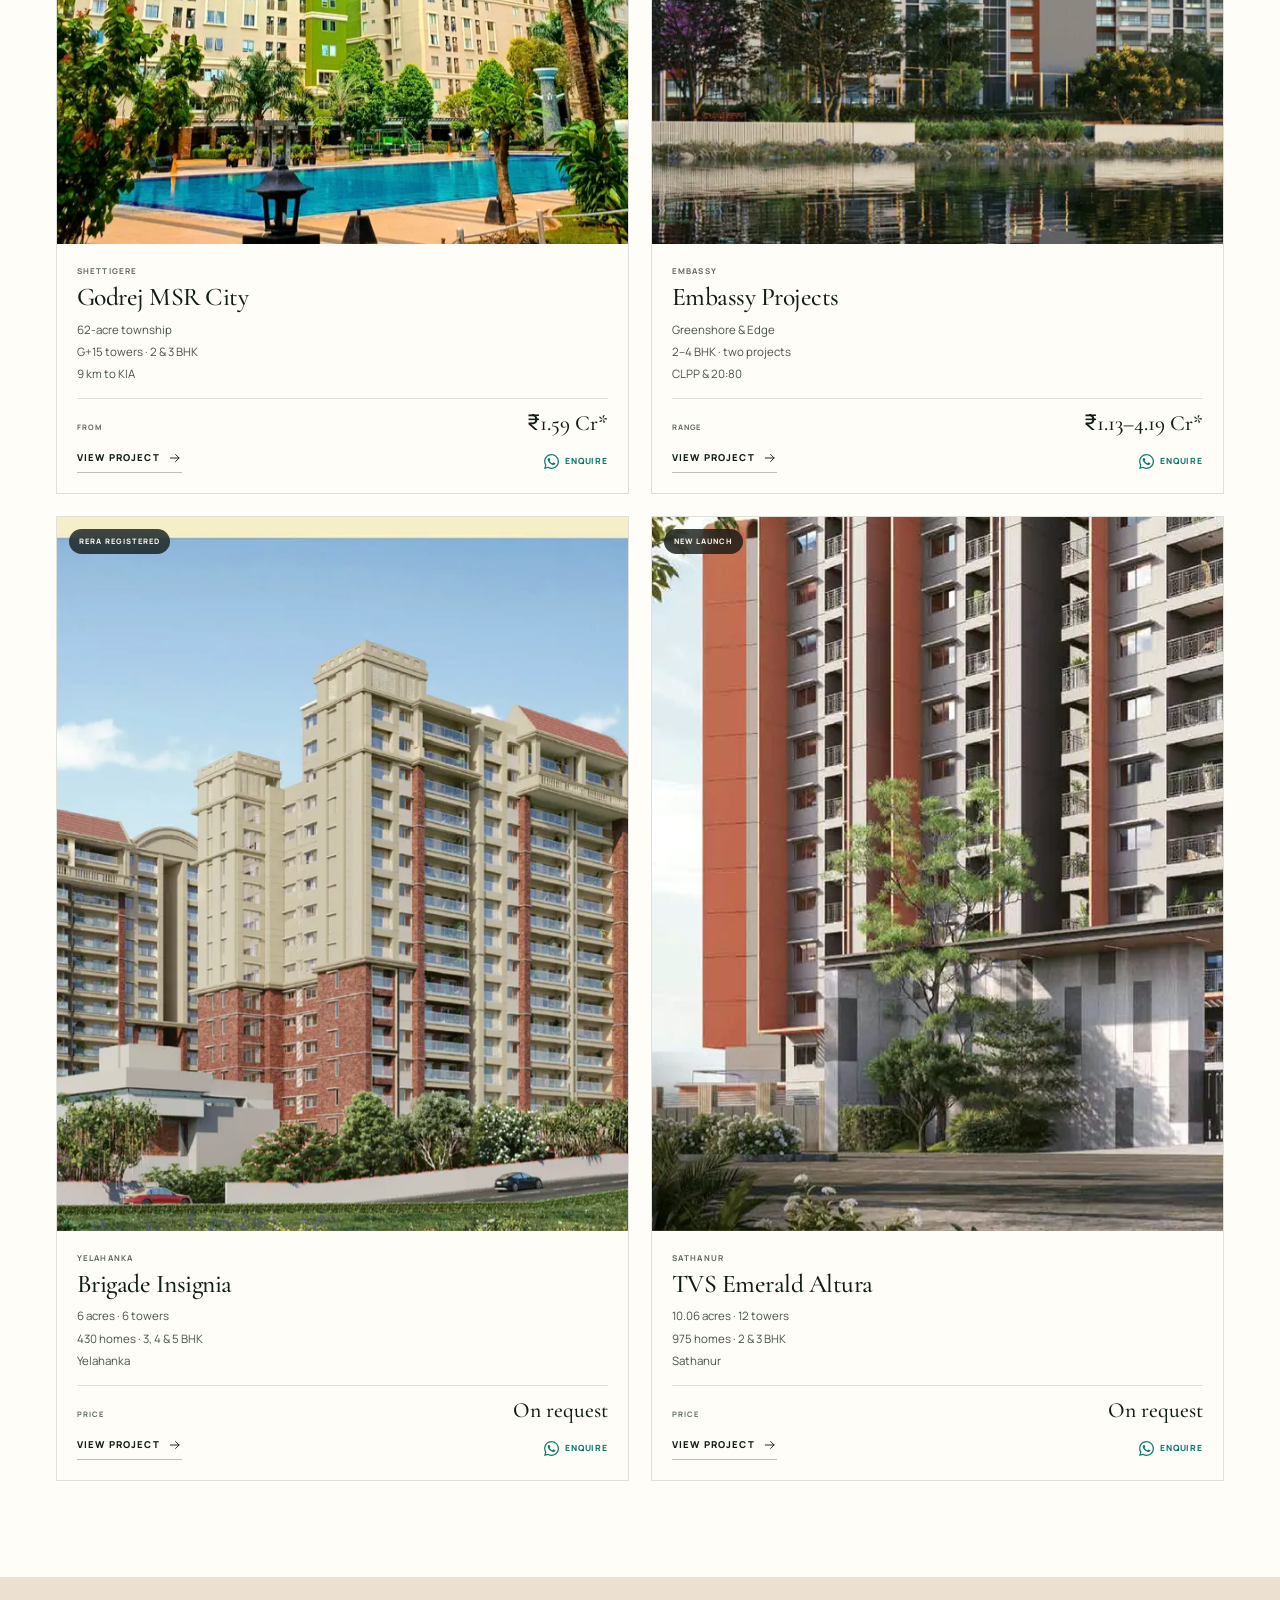
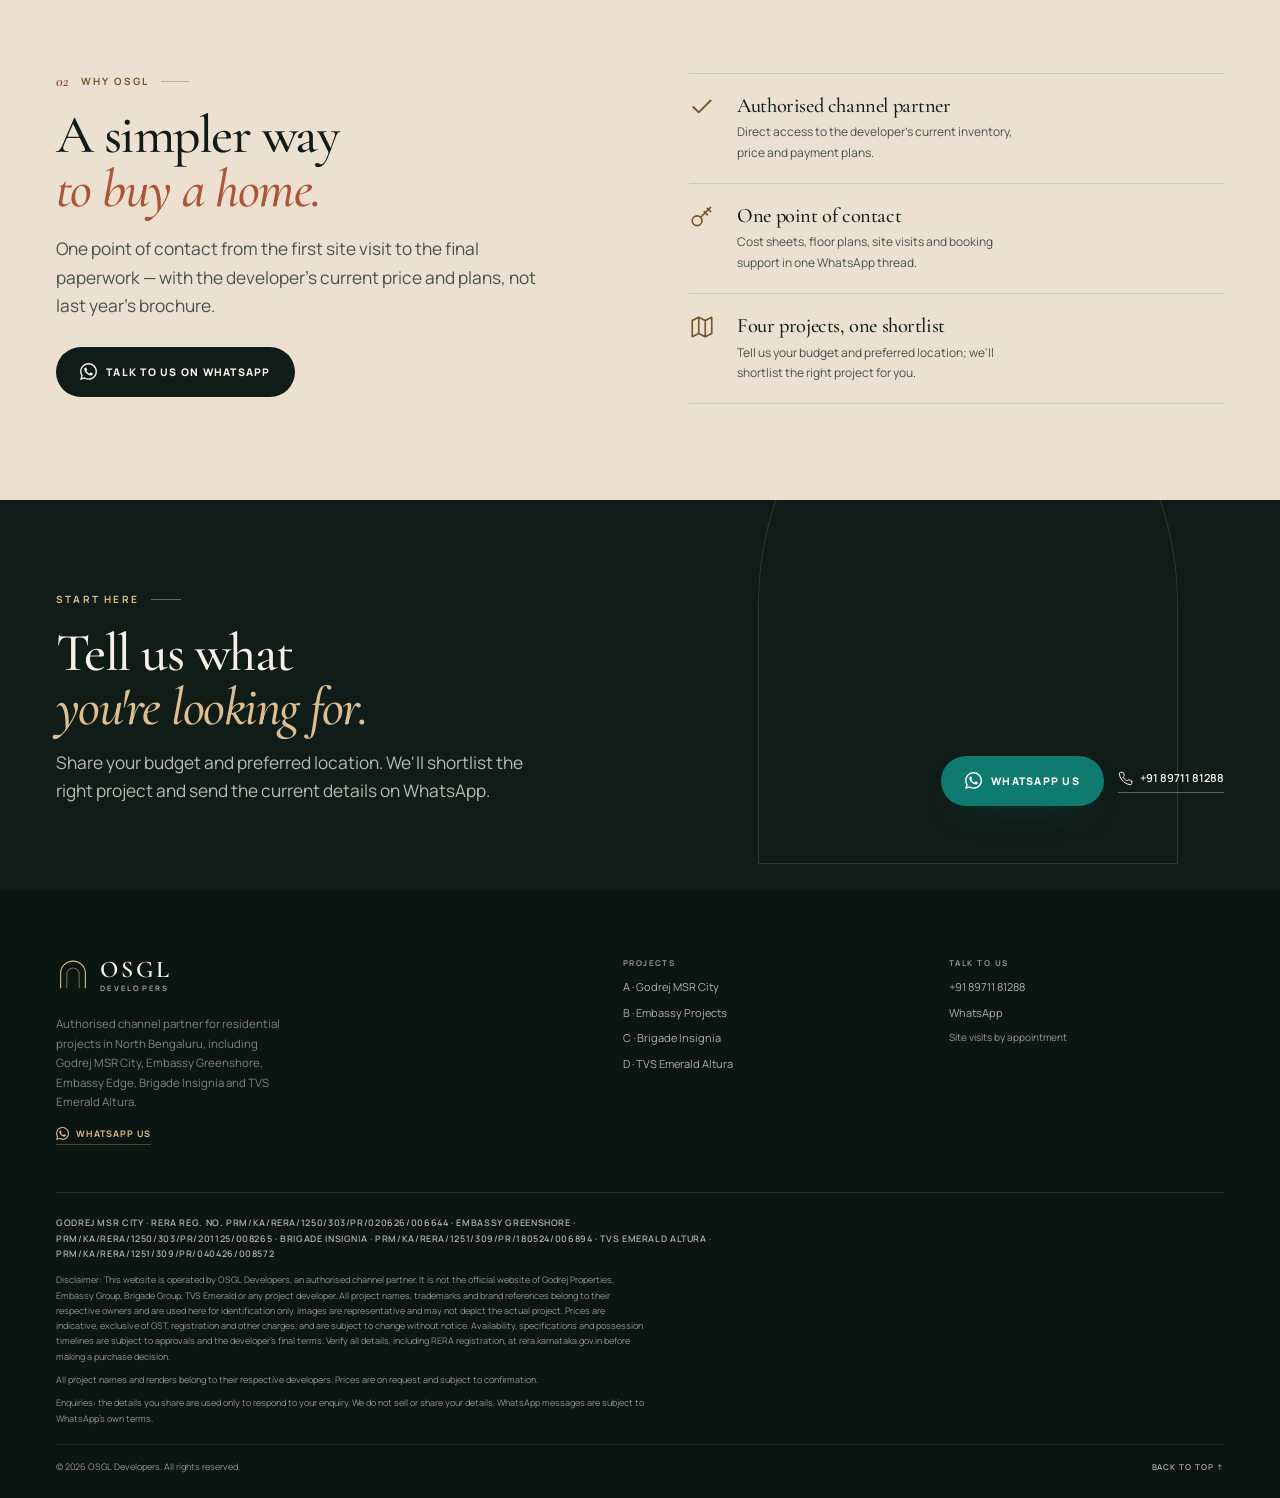
==== commit 9e247ea2: "added 2 embassy projects" ====
--- a/index.html
+++ b/index.html
@@ -4,22 +4,22 @@
   <meta charset="UTF-8">
   <meta name="viewport" content="width=device-width, initial-scale=1">
   <meta name="theme-color" content="#101c18">
-  <title>OSGL Developers | Four Residential Projects in North Bengaluru</title>
-  <meta name="description" content="Explore four residential projects represented by OSGL in North Bengaluru — Godrej MSR City, Embassy Greenshore, Brigade Insignia and TVS Emerald Altura. Prices and plans on WhatsApp.">
+  <title>OSGL Developers | Five Residential Projects in North Bengaluru</title>
+  <meta name="description" content="Explore five residential projects represented by OSGL in North Bengaluru — Godrej MSR City, Embassy Greenshore, Embassy Edge, Brigade Insignia and TVS Emerald Altura. Prices and plans on WhatsApp.">
   <link rel="canonical" href="https://osgldevelopers.com/">
   <meta name="robots" content="index, follow, max-image-preview:large">
   <meta property="og:type" content="website">
   <meta property="og:locale" content="en_IN">
   <meta property="og:site_name" content="OSGL Developers">
-  <meta property="og:title" content="OSGL Developers | Four Residential Projects in North Bengaluru">
-  <meta property="og:description" content="Explore four residential projects represented by OSGL in North Bengaluru — Godrej MSR City, Embassy Greenshore, Brigade Insignia and TVS Emerald Altura. Prices and plans on WhatsApp.">
+  <meta property="og:title" content="OSGL Developers | Five Residential Projects in North Bengaluru">
+  <meta property="og:description" content="Explore five residential projects represented by OSGL in North Bengaluru — Godrej MSR City, Embassy Greenshore, Embassy Edge, Brigade Insignia and TVS Emerald Altura. Prices and plans on WhatsApp.">
   <meta property="og:url" content="https://osgldevelopers.com/">
   <meta property="og:image" content="https://osgldevelopers.com/assets/img/og-hub.jpg">
   <meta property="og:image:width" content="1200">
   <meta property="og:image:height" content="630">
   <meta name="twitter:card" content="summary_large_image">
-  <meta name="twitter:title" content="OSGL Developers | Four Residential Projects in North Bengaluru">
-  <meta name="twitter:description" content="Explore four residential projects represented by OSGL in North Bengaluru — Godrej MSR City, Embassy Greenshore, Brigade Insignia and TVS Emerald Altura. Prices and plans on WhatsApp.">
+  <meta name="twitter:title" content="OSGL Developers | Five Residential Projects in North Bengaluru">
+  <meta name="twitter:description" content="Explore five residential projects represented by OSGL in North Bengaluru — Godrej MSR City, Embassy Greenshore, Embassy Edge, Brigade Insignia and TVS Emerald Altura. Prices and plans on WhatsApp.">
   <meta name="twitter:image" content="https://osgldevelopers.com/assets/img/og-hub.jpg">
   <link rel="icon" href="/assets/img/favicon.svg" type="image/svg+xml">
   <link rel="icon" href="/assets/img/favicon-32.png" sizes="32x32" type="image/png">
@@ -47,7 +47,7 @@
         "@type": "City",
         "name": "Bengaluru"
       },
-      "description": "Authorised channel partner for residential projects in North Bengaluru, including Godrej MSR City, Embassy Greenshore, Brigade Insignia and TVS Emerald Altura."
+      "description": "Authorised channel partner for five residential projects in North Bengaluru, including Godrej MSR City, Embassy Greenshore, Embassy Edge, Brigade Insignia and TVS Emerald Altura."
     },
     {
       "@type": "ItemList",
@@ -63,17 +63,23 @@
           "@type": "ListItem",
           "position": 2,
           "name": "Embassy Greenshore",
-          "url": "https://osgldevelopers.com/project-b/"
+          "url": "https://osgldevelopers.com/project-b/#greenshore"
         },
         {
           "@type": "ListItem",
           "position": 3,
+          "name": "Embassy Edge",
+          "url": "https://osgldevelopers.com/project-b/#edge"
+        },
+        {
+          "@type": "ListItem",
+          "position": 4,
           "name": "Brigade Insignia",
           "url": "https://osgldevelopers.com/project-c/"
         },
         {
           "@type": "ListItem",
-          "position": 4,
+          "position": 5,
           "name": "TVS Emerald Altura",
           "url": "https://osgldevelopers.com/project-d/"
         }
@@ -118,14 +124,14 @@
       </a>
       <details class="project-switcher" data-project-switcher>
         <summary>
-          <span class="ps-badge">4</span>
+          <span class="ps-badge">5</span>
           <span class="ps-copy"><small>Projects</small><strong>All projects</strong></span>
           <svg class="icon ps-chevron" aria-hidden="true"><use href="#i-chevron"/></svg>
         </summary>
         <div class="ps-panel">
           <p class="ps-title">The portfolio</p>
           <a class="ps-item" href="/godrej-msr-city/"><span class="ps-letter">A</span><span class="ps-copy"><strong>Godrej MSR City</strong><small>Shettigere · Now selling</small></span></a>
-        <a class="ps-item" href="/project-b/"><span class="ps-letter">B</span><span class="ps-copy"><strong>Embassy Greenshore</strong><small>Embassy Springs · New launch</small></span></a>
+        <a class="ps-item" href="/project-b/"><span class="ps-letter">B</span><span class="ps-copy"><strong>Embassy Projects</strong><small>Greenshore &amp; Edge</small></span></a>
         <a class="ps-item" href="/project-c/"><span class="ps-letter">C</span><span class="ps-copy"><strong>Brigade Insignia</strong><small>Yelahanka · RERA registered</small></span></a>
         <a class="ps-item" href="/project-d/"><span class="ps-letter">D</span><span class="ps-copy"><strong>TVS Emerald Altura</strong><small>Sathanur · New launch</small></span></a>
           <a class="ps-all is-current" href="/" aria-current="page">View all projects <svg class="icon" aria-hidden="true"><use href="#i-arrow"/></svg></a>
@@ -148,7 +154,7 @@
     <div class="mobile-menu-main">
       <p class="mobile-label">Projects</p>
       <a class="mobile-project" href="/godrej-msr-city/"><span>A</span><div><strong>Godrej MSR City</strong><small>Shettigere · Now selling</small></div></a>
-        <a class="mobile-project" href="/project-b/"><span>B</span><div><strong>Embassy Greenshore</strong><small>Embassy Springs · New launch</small></div></a>
+        <a class="mobile-project" href="/project-b/"><span>B</span><div><strong>Embassy Projects</strong><small>Greenshore &amp; Edge</small></div></a>
         <a class="mobile-project" href="/project-c/"><span>C</span><div><strong>Brigade Insignia</strong><small>Yelahanka · RERA registered</small></div></a>
         <a class="mobile-project" href="/project-d/"><span>D</span><div><strong>TVS Emerald Altura</strong><small>Sathanur · New launch</small></div></a>
       <p class="mobile-label mobile-label-gap">On this page</p>
@@ -174,8 +180,8 @@
       <div class="container hub-grid">
         <div class="hub-copy">
           <p class="eyebrow eyebrow-light">OSGL Developers · North Bengaluru</p>
-          <h1 id="hub-title">Four addresses.<br><em>One trusted partner.</em></h1>
-          <p class="lead">A considered collection of four residential projects across North Bengaluru — from a 62-acre township to intimate low-density communities. Tell us what you're looking for and we'll share the current price and plans on WhatsApp.</p>
+          <h1 id="hub-title">Five addresses.<br><em>One trusted partner.</em></h1>
+          <p class="lead">A considered collection of five residential projects across North Bengaluru — from a 62-acre township to the Embassy Greenshore and Edge pair. Tell us what you're looking for and we'll share the current price and plans on WhatsApp.</p>
           <div class="hero-actions">
             <a class="btn btn-primary" href="https://wa.me/918971181288?text=Hi%20OSGL%2C%20I%20would%20like%20to%20know%20more%20about%20your%20four%20residential%20projects%20in%20North%20Bengaluru." target="_blank" rel="noopener"><svg class="icon" aria-hidden="true"><use href="#i-whatsapp"/></svg>WhatsApp us</a>
             <a class="btn btn-ghost" href="#projects">View projects <svg class="icon" aria-hidden="true"><use href="#i-arrow"/></svg></a>
@@ -188,8 +194,8 @@
             <span class="collage-caption"><small>Project A · Now selling</small><strong>Godrej MSR City</strong></span>
           </a>
           <a class="collage-card" href="/project-b/">
-            <img src="/assets/img/embassy-hero-960.webp" srcset="/assets/img/embassy-hero-640.webp 640w, /assets/img/embassy-hero-960.webp 960w, /assets/img/embassy-hero-1280.webp 1280w, /assets/img/embassy-hero-1600.webp 1600w" sizes="(max-width: 760px) 50vw, 25vw" alt="Embassy Greenshore — representative residential imagery" width="1280" height="1600" decoding="async">
-            <span class="collage-caption"><small>Project B · New launch</small><strong>Embassy Greenshore</strong></span>
+            <img src="/assets/img/embassy-hero-960.webp" srcset="/assets/img/embassy-hero-640.webp 640w, /assets/img/embassy-hero-960.webp 960w, /assets/img/embassy-hero-1280.webp 1280w, /assets/img/embassy-hero-1600.webp 1600w" sizes="(max-width: 760px) 50vw, 25vw" alt="Embassy Projects — representative residential imagery" width="1280" height="1600" decoding="async">
+            <span class="collage-caption"><small>Project B · Two projects</small><strong>Embassy Projects</strong></span>
           </a>
           <a class="collage-card" href="/project-c/">
             <img src="/assets/img/brigade-hero-960.webp" srcset="/assets/img/brigade-hero-640.webp 640w, /assets/img/brigade-hero-960.webp 960w, /assets/img/brigade-hero-1280.webp 1280w, /assets/img/brigade-hero-1600.webp 1600w, /assets/img/brigade-hero-2000.webp 2000w" sizes="(max-width: 760px) 50vw, 25vw" alt="Brigade Insignia — representative residential imagery" width="1280" height="1600" decoding="async">
@@ -208,7 +214,7 @@
           <div class="section-head">
             <p class="section-label"><span>01</span> The portfolio</p>
             <h2 id="projects-title">A short list,<br><em>not a long one.</em></h2>
-            <p class="lead">Four addresses in North Bengaluru. One point of contact for prices, plans, site visits and paperwork.</p>
+            <p class="lead">Five addresses in North Bengaluru. One point of contact for prices, plans, site visits and paperwork.</p>
           </div>
           <p class="section-head-note">Every project is handled directly by OSGL. Enquire on WhatsApp for the current cost sheet and availability.</p>
         </div>
@@ -231,17 +237,17 @@
           </article>
           <article class="project-card">
             <div class="project-card-media">
-              <span class="project-status is-coming">New launch</span>
-              <img src="/assets/img/embassy-hero-960.webp" srcset="/assets/img/embassy-hero-640.webp 640w, /assets/img/embassy-hero-960.webp 960w, /assets/img/embassy-hero-1280.webp 1280w, /assets/img/embassy-hero-1600.webp 1600w" sizes="(max-width: 760px) 100vw, 30vw" alt="Embassy Greenshore — representative residential imagery" width="1280" height="1600" loading="lazy" decoding="async">
+              <span class="project-status is-coming">Two projects</span>
+              <img src="/assets/img/embassy-hero-960.webp" srcset="/assets/img/embassy-hero-640.webp 640w, /assets/img/embassy-hero-960.webp 960w, /assets/img/embassy-hero-1280.webp 1280w, /assets/img/embassy-hero-1600.webp 1600w" sizes="(max-width: 760px) 100vw, 30vw" alt="Embassy Projects — representative residential imagery" width="1280" height="1600" loading="lazy" decoding="async">
             </div>
             <div class="project-card-body">
-              <p class="project-location">Embassy Springs</p>
-              <h3 class="project-name"><a href="/project-b/">Embassy Greenshore</a></h3>
-              <div class="project-meta"><span>14 acres · 8 towers</span><span>878 homes · 2, 3 &amp; 4 BHK</span><span>Embassy Springs, Devanahalli</span></div>
-              <div class="project-price"><small>Price</small><strong>On request</strong></div>
+              <p class="project-location">Embassy</p>
+              <h3 class="project-name"><a href="/project-b/">Embassy Projects</a></h3>
+              <div class="project-meta"><span>Greenshore &amp; Edge</span><span>2–4 BHK · two projects</span><span>CLPP &amp; 20:80</span></div>
+              <div class="project-price"><small>Range</small><strong>₹1.13–4.19 Cr*</strong></div>
               <div class="project-actions">
                 <a class="link-arrow" href="/project-b/">View project <svg class="icon" aria-hidden="true"><use href="#i-arrow"/></svg></a>
-                <a class="project-wa" href="https://wa.me/918971181288?text=Hi%20OSGL%2C%20I%20would%20like%20the%20current%20price%20and%20floor%20plans%20for%20Embassy%20Greenshore%20at%20Embassy%20Springs." target="_blank" rel="noopener"><svg class="icon" aria-hidden="true"><use href="#i-whatsapp"/></svg>Enquire</a>
+                <a class="project-wa" href="https://wa.me/918971181288?text=Hi%20OSGL%2C%20I%20would%20like%20the%20current%20prices%20and%20floor%20plans%20for%20Embassy%20Greenshore%20and%20Embassy%20Edge." target="_blank" rel="noopener"><svg class="icon" aria-hidden="true"><use href="#i-whatsapp"/></svg>Enquire</a>
               </div>
             </div>
           </article>
@@ -328,7 +334,7 @@
           </svg>
           <span class="brand-words"><span class="brand-name">OSGL</span> <span class="brand-sub">Developers</span></span>
         </a>
-        <p>Authorised channel partner for residential projects in North Bengaluru, including Godrej MSR City, Embassy Greenshore, Brigade Insignia and TVS Emerald Altura.</p>
+        <p>Authorised channel partner for residential projects in North Bengaluru, including Godrej MSR City, Embassy Greenshore, Embassy Edge, Brigade Insignia and TVS Emerald Altura.</p>
         <a class="footer-wa" href="https://wa.me/918971181288?text=Hi%20OSGL%2C%20I%20would%20like%20to%20know%20more%20about%20your%20four%20residential%20projects%20in%20North%20Bengaluru." target="_blank" rel="noopener">
           <svg class="icon" aria-hidden="true"><use href="#i-whatsapp"/></svg>
           WhatsApp us
@@ -337,7 +343,7 @@
       <nav class="footer-nav" aria-label="Projects">
         <h3>Projects</h3>
         <a href="/godrej-msr-city/">A · Godrej MSR City</a>
-        <a href="/project-b/">B · Embassy Greenshore</a>
+        <a href="/project-b/">B · Embassy Projects</a>
         <a href="/project-c/">C · Brigade Insignia</a>
         <a href="/project-d/">D · TVS Emerald Altura</a>
       </nav>
--- a/assets/css/styles.css
+++ b/assets/css/styles.css
@@ -2083,3 +2083,101 @@
 }
 .hero-pos-bottom img { object-position: center bottom; }
 .project-card-media img, .collage-card img { will-change: transform; }
+
+/* Embassy Greenshore + Edge pair */
+.embassy-pair {
+  display: grid;
+  grid-template-columns: 1fr 1fr;
+  gap: clamp(14px, 2vw, 22px);
+  align-items: stretch;
+}
+.embassy-card {
+  display: flex;
+  flex-direction: column;
+  padding: clamp(18px, 2.2vw, 26px);
+  border: 1px solid var(--line);
+  background: var(--paper);
+}
+.embassy-card-head { margin-bottom: 12px; }
+.embassy-card .eyebrow { margin-bottom: 8px; }
+.embassy-card h3 {
+  margin-bottom: 6px;
+  font-size: clamp(1.5rem, 2.3vw, 1.9rem);
+}
+.embassy-sub {
+  font-size: 10px;
+  line-height: 1.55;
+  letter-spacing: .04em;
+  color: var(--muted-2);
+}
+.price-table {
+  margin-top: 8px;
+  border-top: 1px solid var(--line);
+}
+.price-table-group {
+  margin: 10px 0 2px;
+  font-size: 8px;
+  font-weight: 800;
+  letter-spacing: .14em;
+  text-transform: uppercase;
+  color: var(--gold-deep);
+}
+.price-table-row {
+  display: grid;
+  grid-template-columns: minmax(0, 1fr) auto;
+  gap: 12px;
+  align-items: baseline;
+  padding: 7px 0;
+  border-bottom: 1px solid var(--line);
+}
+.price-table-row strong {
+  display: block;
+  font-size: 12px;
+  font-weight: 700;
+  color: var(--ink);
+}
+.price-table-row small {
+  display: block;
+  margin-top: 1px;
+  font-size: 9px;
+  color: var(--muted-2);
+}
+.price-table-row > span {
+  font-family: var(--font-display);
+  font-size: 1.08rem;
+  line-height: 1;
+  color: var(--ink);
+  white-space: nowrap;
+}
+.embassy-note {
+  margin-top: 12px;
+  font-size: 9.5px;
+  line-height: 1.6;
+  color: var(--muted-2);
+}
+.embassy-note strong { color: var(--ink); }
+.embassy-actions {
+  display: flex;
+  flex-wrap: wrap;
+  gap: 8px;
+  margin-top: auto;
+  padding-top: 14px;
+}
+.embassy-actions .btn { flex: 1 1 auto; }
+.plan-card--request {
+  background:
+    radial-gradient(circle at 85% 10%, rgba(221,190,141,.12), transparent 45%),
+    var(--ink);
+  border-color: rgba(221,190,141,.25);
+}
+.plan-card--request .plan-content { max-width: 480px; }
+.plan-card--request .fineprint { color: rgba(247,241,231,.5); margin-top: 4px; }
+@media (max-width: 960px) {
+  .embassy-pair { grid-template-columns: 1fr; }
+}
+@media (max-width: 760px) {
+  .embassy-card { padding: 18px; }
+  .price-table-row strong { font-size: 11.5px; }
+  .price-table-row > span { font-size: 1rem; }
+  .embassy-actions .btn { flex: 1 1 100%; }
+}
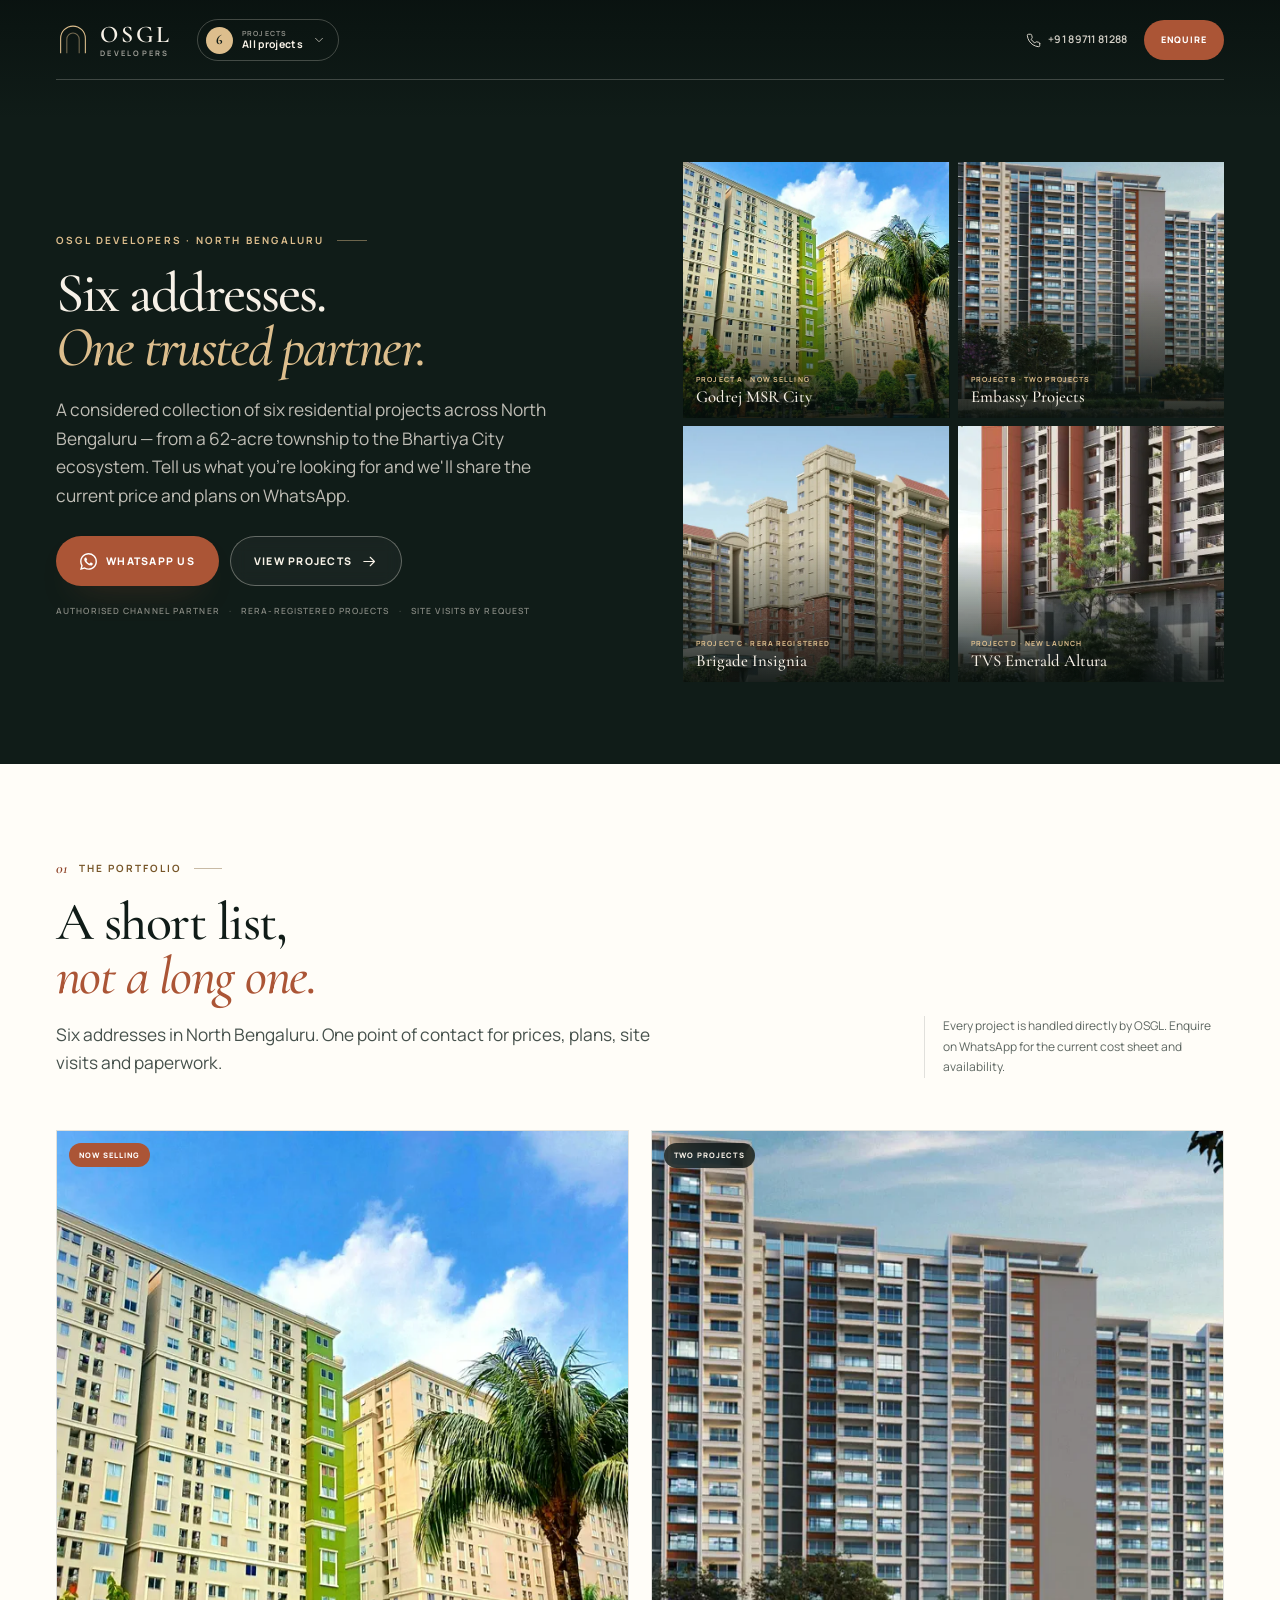
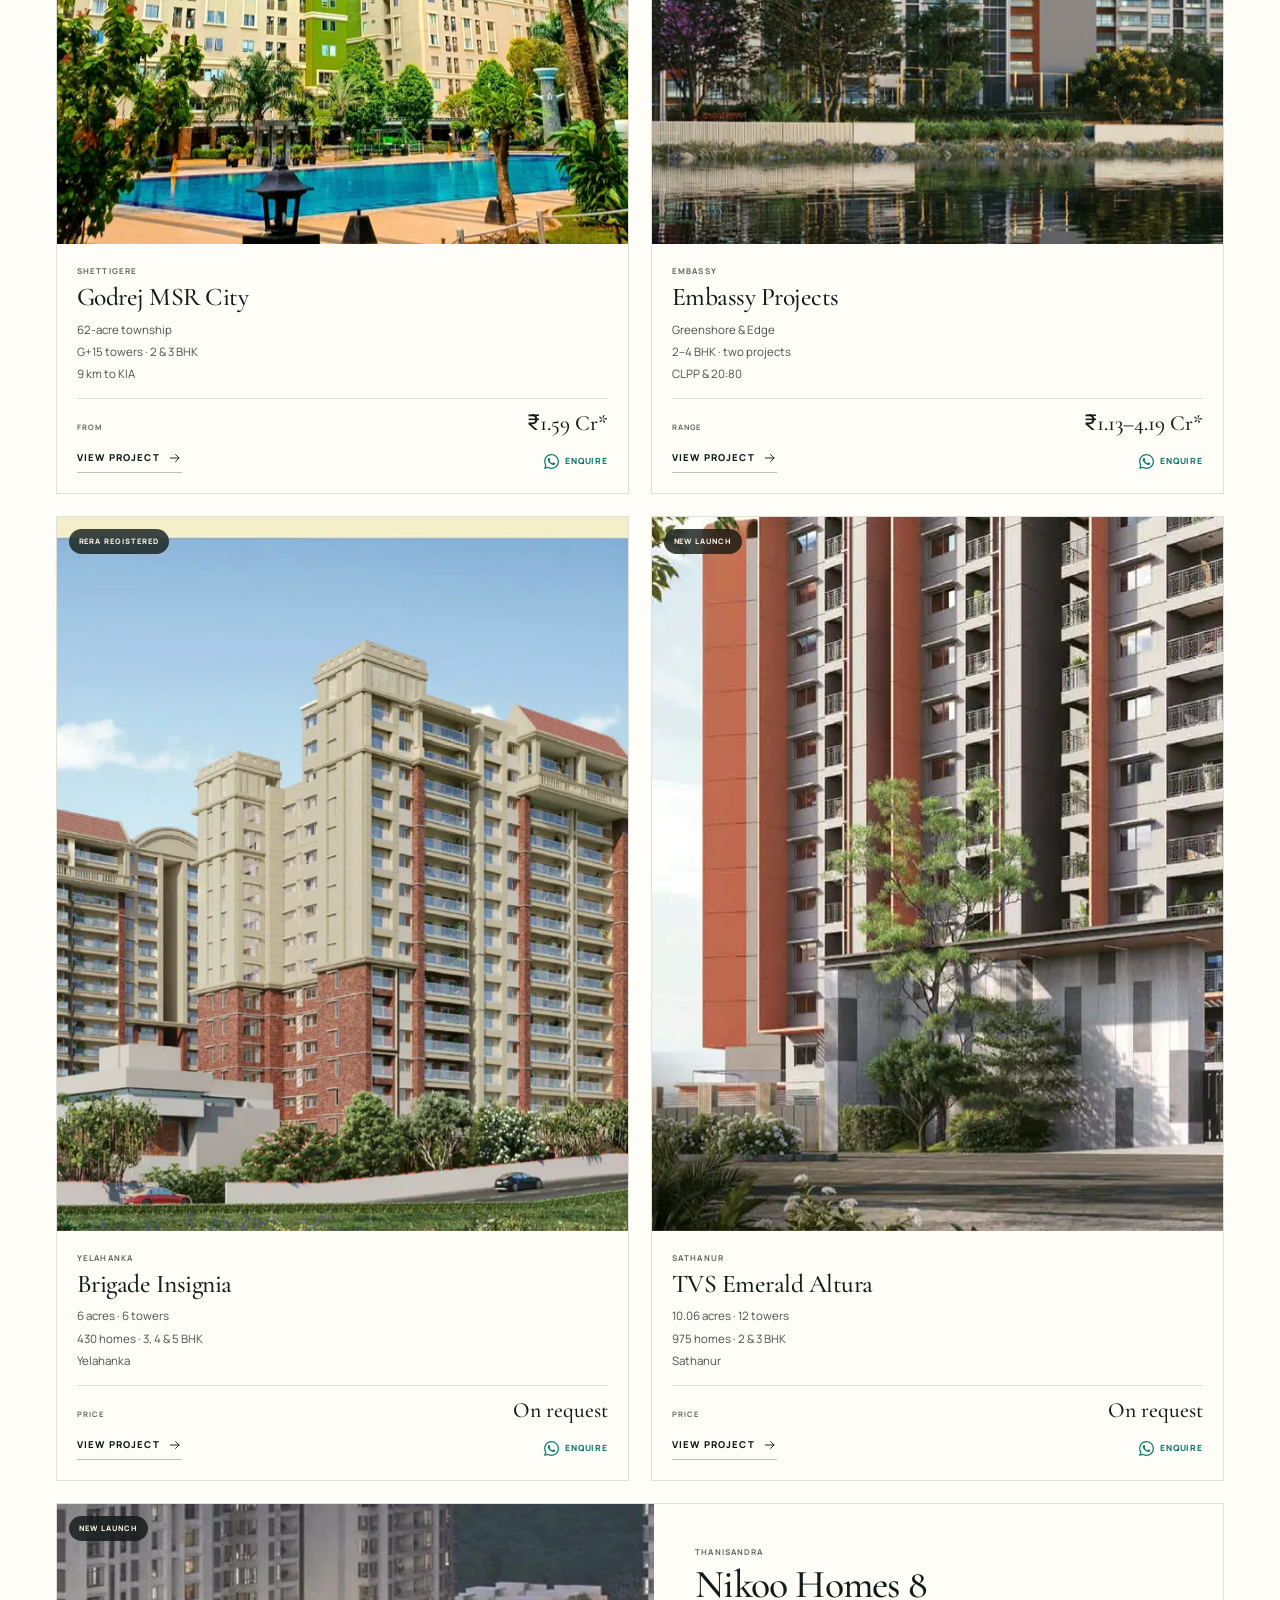
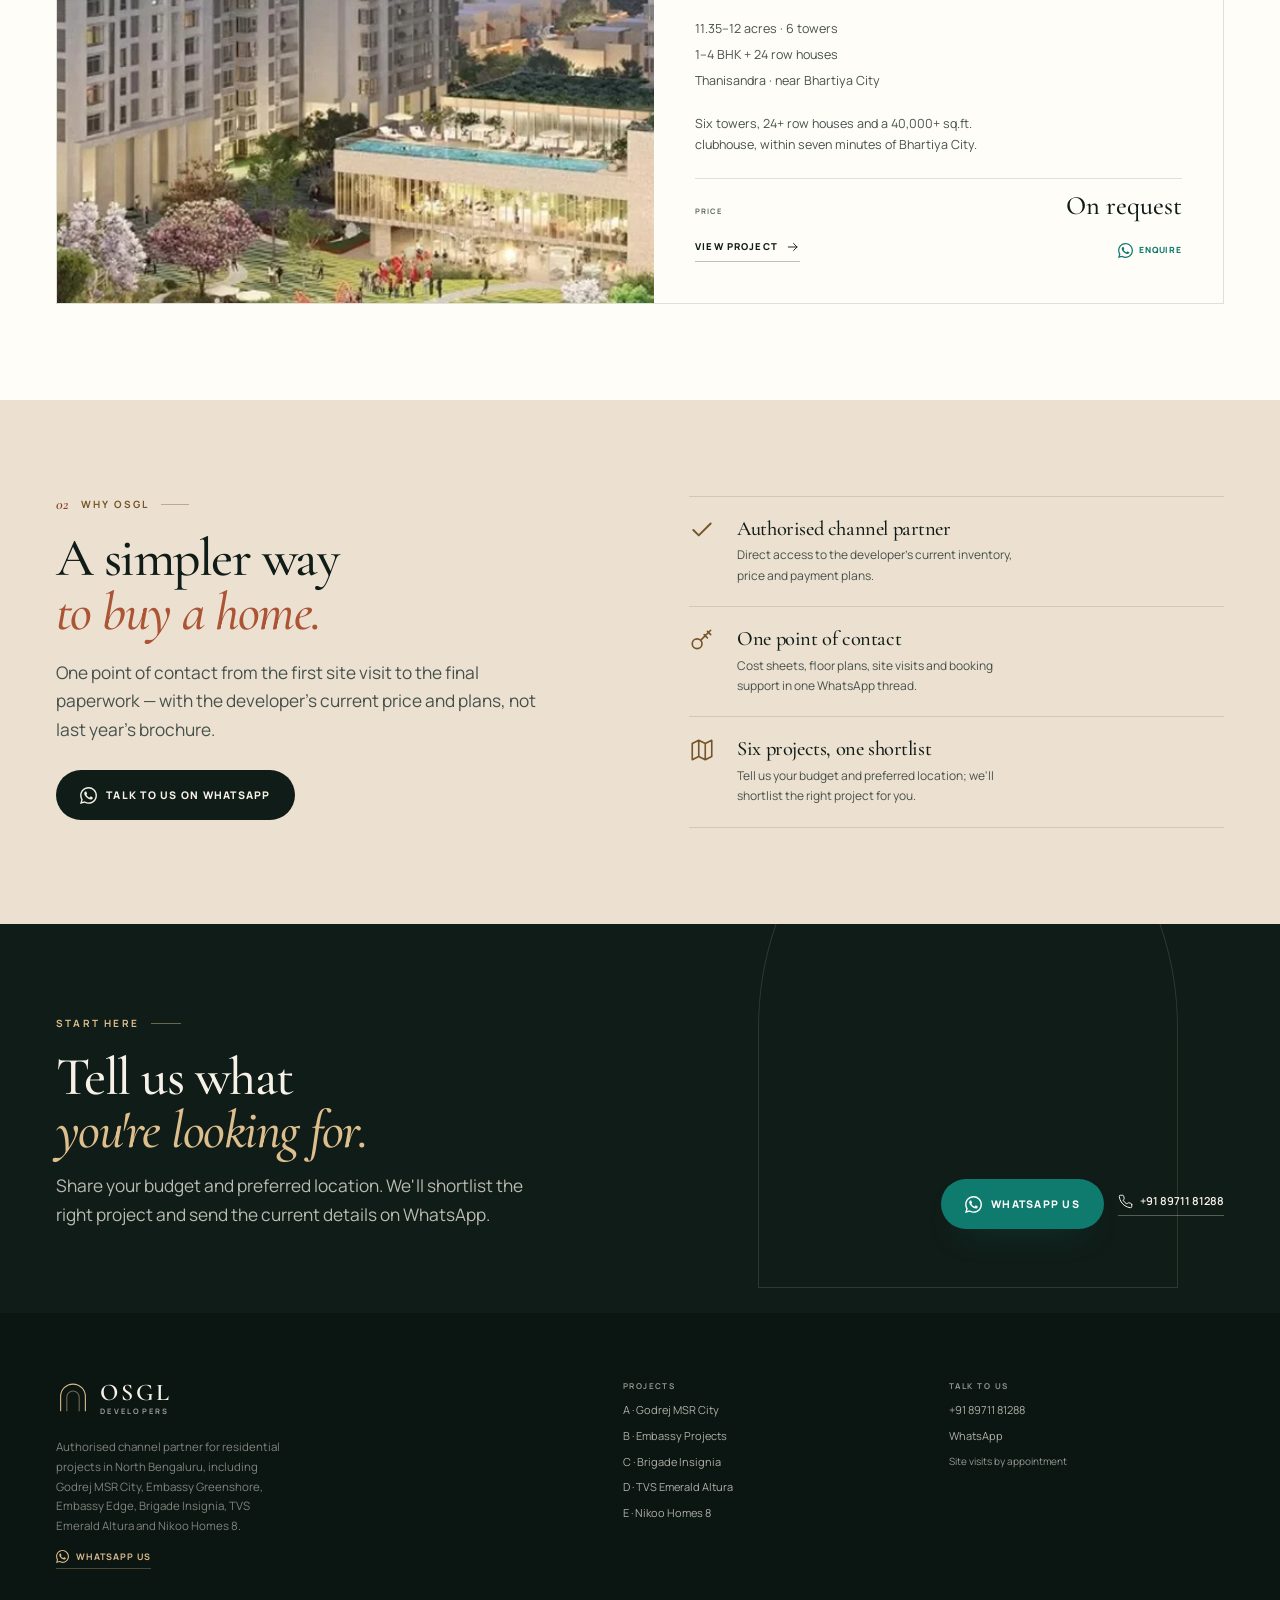
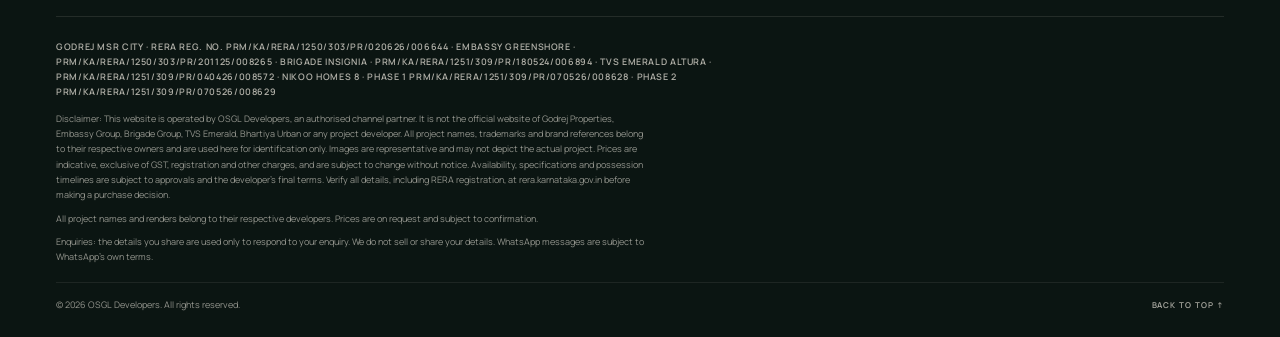
==== commit dea15c9b: "Added nikoo homes 8 as the 5th project" ====
--- a/index.html
+++ b/index.html
@@ -4,22 +4,22 @@
   <meta charset="UTF-8">
   <meta name="viewport" content="width=device-width, initial-scale=1">
   <meta name="theme-color" content="#101c18">
-  <title>OSGL Developers | Five Residential Projects in North Bengaluru</title>
-  <meta name="description" content="Explore five residential projects represented by OSGL in North Bengaluru — Godrej MSR City, Embassy Greenshore, Embassy Edge, Brigade Insignia and TVS Emerald Altura. Prices and plans on WhatsApp.">
+  <title>OSGL Developers | Six Residential Projects in North Bengaluru</title>
+  <meta name="description" content="Explore six residential projects represented by OSGL in North Bengaluru — Godrej MSR City, Embassy Greenshore, Embassy Edge, Brigade Insignia, TVS Emerald Altura and Nikoo Homes 8. Prices and plans on WhatsApp.">
   <link rel="canonical" href="https://osgldevelopers.com/">
   <meta name="robots" content="index, follow, max-image-preview:large">
   <meta property="og:type" content="website">
   <meta property="og:locale" content="en_IN">
   <meta property="og:site_name" content="OSGL Developers">
-  <meta property="og:title" content="OSGL Developers | Five Residential Projects in North Bengaluru">
-  <meta property="og:description" content="Explore five residential projects represented by OSGL in North Bengaluru — Godrej MSR City, Embassy Greenshore, Embassy Edge, Brigade Insignia and TVS Emerald Altura. Prices and plans on WhatsApp.">
+  <meta property="og:title" content="OSGL Developers | Six Residential Projects in North Bengaluru">
+  <meta property="og:description" content="Explore six residential projects represented by OSGL in North Bengaluru — Godrej MSR City, Embassy Greenshore, Embassy Edge, Brigade Insignia, TVS Emerald Altura and Nikoo Homes 8. Prices and plans on WhatsApp.">
   <meta property="og:url" content="https://osgldevelopers.com/">
   <meta property="og:image" content="https://osgldevelopers.com/assets/img/og-hub.jpg">
   <meta property="og:image:width" content="1200">
   <meta property="og:image:height" content="630">
   <meta name="twitter:card" content="summary_large_image">
-  <meta name="twitter:title" content="OSGL Developers | Five Residential Projects in North Bengaluru">
-  <meta name="twitter:description" content="Explore five residential projects represented by OSGL in North Bengaluru — Godrej MSR City, Embassy Greenshore, Embassy Edge, Brigade Insignia and TVS Emerald Altura. Prices and plans on WhatsApp.">
+  <meta name="twitter:title" content="OSGL Developers | Six Residential Projects in North Bengaluru">
+  <meta name="twitter:description" content="Explore six residential projects represented by OSGL in North Bengaluru — Godrej MSR City, Embassy Greenshore, Embassy Edge, Brigade Insignia, TVS Emerald Altura and Nikoo Homes 8. Prices and plans on WhatsApp.">
   <meta name="twitter:image" content="https://osgldevelopers.com/assets/img/og-hub.jpg">
   <link rel="icon" href="/assets/img/favicon.svg" type="image/svg+xml">
   <link rel="icon" href="/assets/img/favicon-32.png" sizes="32x32" type="image/png">
@@ -47,7 +47,7 @@
         "@type": "City",
         "name": "Bengaluru"
       },
-      "description": "Authorised channel partner for five residential projects in North Bengaluru, including Godrej MSR City, Embassy Greenshore, Embassy Edge, Brigade Insignia and TVS Emerald Altura."
+      "description": "Authorised channel partner for six residential projects in North Bengaluru, including Godrej MSR City, Embassy Greenshore, Embassy Edge, Brigade Insignia, TVS Emerald Altura and Nikoo Homes 8."
     },
     {
       "@type": "ItemList",
@@ -82,6 +82,12 @@
           "position": 5,
           "name": "TVS Emerald Altura",
           "url": "https://osgldevelopers.com/project-d/"
+        },
+        {
+          "@type": "ListItem",
+          "position": 6,
+          "name": "Nikoo Homes 8",
+          "url": "https://osgldevelopers.com/nikoo-homes-8/"
         }
       ]
     }
@@ -124,7 +130,7 @@
       </a>
       <details class="project-switcher" data-project-switcher>
         <summary>
-          <span class="ps-badge">5</span>
+          <span class="ps-badge">6</span>
           <span class="ps-copy"><small>Projects</small><strong>All projects</strong></span>
           <svg class="icon ps-chevron" aria-hidden="true"><use href="#i-chevron"/></svg>
         </summary>
@@ -134,6 +140,7 @@
         <a class="ps-item" href="/project-b/"><span class="ps-letter">B</span><span class="ps-copy"><strong>Embassy Projects</strong><small>Greenshore &amp; Edge</small></span></a>
         <a class="ps-item" href="/project-c/"><span class="ps-letter">C</span><span class="ps-copy"><strong>Brigade Insignia</strong><small>Yelahanka · RERA registered</small></span></a>
         <a class="ps-item" href="/project-d/"><span class="ps-letter">D</span><span class="ps-copy"><strong>TVS Emerald Altura</strong><small>Sathanur · New launch</small></span></a>
+        <a class="ps-item" href="/nikoo-homes-8/"><span class="ps-letter">E</span><span class="ps-copy"><strong>Nikoo Homes 8</strong><small>Thanisandra · New launch</small></span></a>
           <a class="ps-all is-current" href="/" aria-current="page">View all projects <svg class="icon" aria-hidden="true"><use href="#i-arrow"/></svg></a>
         </div>
       </details>
@@ -142,7 +149,7 @@
           <svg class="icon" aria-hidden="true"><use href="#i-phone"/></svg>
           <span>+91&nbsp;89711&nbsp;81288</span>
         </a>
-        <a class="btn btn-primary btn-sm header-cta" href="https://wa.me/918971181288?text=Hi%20OSGL%2C%20I%20would%20like%20to%20know%20more%20about%20your%20four%20residential%20projects%20in%20North%20Bengaluru." target="_blank" rel="noopener">Enquire</a>
+        <a class="btn btn-primary btn-sm header-cta" href="https://wa.me/918971181288?text=Hi%20OSGL%2C%20I%20would%20like%20to%20know%20more%20about%20your%20six%20residential%20projects%20in%20North%20Bengaluru." target="_blank" rel="noopener">Enquire</a>
         <button class="menu-toggle" type="button" aria-label="Open menu" aria-expanded="false" aria-controls="mobile-menu" data-menu-toggle>
           <span class="menu-open-icon"><svg class="icon" aria-hidden="true"><use href="#i-menu"/></svg></span>
           <span class="menu-close-icon"><svg class="icon" aria-hidden="true"><use href="#i-close"/></svg></span>
@@ -157,6 +164,7 @@
         <a class="mobile-project" href="/project-b/"><span>B</span><div><strong>Embassy Projects</strong><small>Greenshore &amp; Edge</small></div></a>
         <a class="mobile-project" href="/project-c/"><span>C</span><div><strong>Brigade Insignia</strong><small>Yelahanka · RERA registered</small></div></a>
         <a class="mobile-project" href="/project-d/"><span>D</span><div><strong>TVS Emerald Altura</strong><small>Sathanur · New launch</small></div></a>
+        <a class="mobile-project" href="/nikoo-homes-8/"><span>E</span><div><strong>Nikoo Homes 8</strong><small>Thanisandra · New launch</small></div></a>
       <p class="mobile-label mobile-label-gap">On this page</p>
       <div class="mobile-nav">
         <a href="#projects">The portfolio <small>01</small></a>
@@ -165,7 +173,7 @@
       </div>
     </div>
     <div class="mobile-menu-foot">
-      <a class="btn btn-wa btn-block" href="https://wa.me/918971181288?text=Hi%20OSGL%2C%20I%20would%20like%20to%20know%20more%20about%20your%20four%20residential%20projects%20in%20North%20Bengaluru." target="_blank" rel="noopener">
+      <a class="btn btn-wa btn-block" href="https://wa.me/918971181288?text=Hi%20OSGL%2C%20I%20would%20like%20to%20know%20more%20about%20your%20six%20residential%20projects%20in%20North%20Bengaluru." target="_blank" rel="noopener">
         <svg class="icon" aria-hidden="true"><use href="#i-whatsapp"/></svg>
         WhatsApp us
       </a>
@@ -180,10 +188,10 @@
       <div class="container hub-grid">
         <div class="hub-copy">
           <p class="eyebrow eyebrow-light">OSGL Developers · North Bengaluru</p>
-          <h1 id="hub-title">Five addresses.<br><em>One trusted partner.</em></h1>
-          <p class="lead">A considered collection of five residential projects across North Bengaluru — from a 62-acre township to the Embassy Greenshore and Edge pair. Tell us what you're looking for and we'll share the current price and plans on WhatsApp.</p>
+          <h1 id="hub-title">Six addresses.<br><em>One trusted partner.</em></h1>
+          <p class="lead">A considered collection of six residential projects across North Bengaluru — from a 62-acre township to the Bhartiya City ecosystem. Tell us what you're looking for and we'll share the current price and plans on WhatsApp.</p>
           <div class="hero-actions">
-            <a class="btn btn-primary" href="https://wa.me/918971181288?text=Hi%20OSGL%2C%20I%20would%20like%20to%20know%20more%20about%20your%20four%20residential%20projects%20in%20North%20Bengaluru." target="_blank" rel="noopener"><svg class="icon" aria-hidden="true"><use href="#i-whatsapp"/></svg>WhatsApp us</a>
+            <a class="btn btn-primary" href="https://wa.me/918971181288?text=Hi%20OSGL%2C%20I%20would%20like%20to%20know%20more%20about%20your%20six%20residential%20projects%20in%20North%20Bengaluru." target="_blank" rel="noopener"><svg class="icon" aria-hidden="true"><use href="#i-whatsapp"/></svg>WhatsApp us</a>
             <a class="btn btn-ghost" href="#projects">View projects <svg class="icon" aria-hidden="true"><use href="#i-arrow"/></svg></a>
           </div>
           <p class="hero-note">Authorised channel partner <span>·</span> RERA-registered projects <span>·</span> Site visits by request</p>
@@ -214,11 +222,11 @@
           <div class="section-head">
             <p class="section-label"><span>01</span> The portfolio</p>
             <h2 id="projects-title">A short list,<br><em>not a long one.</em></h2>
-            <p class="lead">Five addresses in North Bengaluru. One point of contact for prices, plans, site visits and paperwork.</p>
+            <p class="lead">Six addresses in North Bengaluru. One point of contact for prices, plans, site visits and paperwork.</p>
           </div>
           <p class="section-head-note">Every project is handled directly by OSGL. Enquire on WhatsApp for the current cost sheet and availability.</p>
         </div>
-        <div class="project-grid is-four">
+        <div class="project-grid is-five">
           <article class="project-card">
             <div class="project-card-media">
               <span class="project-status">Now selling</span>
@@ -228,6 +236,7 @@
               <p class="project-location">Shettigere</p>
               <h3 class="project-name"><a href="/godrej-msr-city/">Godrej MSR City</a></h3>
               <div class="project-meta"><span>62-acre township</span><span>G+15 towers · 2 &amp; 3 BHK</span><span>9 km to KIA</span></div>
+
               <div class="project-price"><small>From</small><strong>₹1.59 Cr*</strong></div>
               <div class="project-actions">
                 <a class="link-arrow" href="/godrej-msr-city/">View project <svg class="icon" aria-hidden="true"><use href="#i-arrow"/></svg></a>
@@ -244,6 +253,7 @@
               <p class="project-location">Embassy</p>
               <h3 class="project-name"><a href="/project-b/">Embassy Projects</a></h3>
               <div class="project-meta"><span>Greenshore &amp; Edge</span><span>2–4 BHK · two projects</span><span>CLPP &amp; 20:80</span></div>
+
               <div class="project-price"><small>Range</small><strong>₹1.13–4.19 Cr*</strong></div>
               <div class="project-actions">
                 <a class="link-arrow" href="/project-b/">View project <svg class="icon" aria-hidden="true"><use href="#i-arrow"/></svg></a>
@@ -260,6 +270,7 @@
               <p class="project-location">Yelahanka</p>
               <h3 class="project-name"><a href="/project-c/">Brigade Insignia</a></h3>
               <div class="project-meta"><span>6 acres · 6 towers</span><span>430 homes · 3, 4 &amp; 5 BHK</span><span>Yelahanka</span></div>
+
               <div class="project-price"><small>Price</small><strong>On request</strong></div>
               <div class="project-actions">
                 <a class="link-arrow" href="/project-c/">View project <svg class="icon" aria-hidden="true"><use href="#i-arrow"/></svg></a>
@@ -276,10 +287,28 @@
               <p class="project-location">Sathanur</p>
               <h3 class="project-name"><a href="/project-d/">TVS Emerald Altura</a></h3>
               <div class="project-meta"><span>10.06 acres · 12 towers</span><span>975 homes · 2 &amp; 3 BHK</span><span>Sathanur</span></div>
+
               <div class="project-price"><small>Price</small><strong>On request</strong></div>
               <div class="project-actions">
                 <a class="link-arrow" href="/project-d/">View project <svg class="icon" aria-hidden="true"><use href="#i-arrow"/></svg></a>
                 <a class="project-wa" href="https://wa.me/918971181288?text=Hi%20OSGL%2C%20I%20would%20like%20the%20current%20price%20and%20floor%20plans%20for%20TVS%20Emerald%20Altura%2C%20Sathanur." target="_blank" rel="noopener"><svg class="icon" aria-hidden="true"><use href="#i-whatsapp"/></svg>Enquire</a>
+              </div>
+            </div>
+          </article>
+          <article class="project-card is-wide">
+            <div class="project-card-media">
+              <span class="project-status is-coming">New launch</span>
+              <img src="/assets/img/nikoo-wide-960.webp" srcset="/assets/img/nikoo-wide-640.webp 640w, /assets/img/nikoo-wide-960.webp 960w, /assets/img/nikoo-wide-1280.webp 1280w" sizes="(max-width: 760px) 100vw, 30vw" alt="Nikoo Homes 8 — representative residential imagery" width="1280" height="720" loading="lazy" decoding="async">
+            </div>
+            <div class="project-card-body">
+              <p class="project-location">Thanisandra</p>
+              <h3 class="project-name"><a href="/nikoo-homes-8/">Nikoo Homes 8</a></h3>
+              <div class="project-meta"><span>11.35–12 acres · 6 towers</span><span>1–4 BHK + 24 row houses</span><span>Thanisandra · near Bhartiya City</span></div>
+              <p class="project-desc">Six towers, 24+ row houses and a 40,000+ sq.ft. clubhouse, within seven minutes of Bhartiya City.</p>
+              <div class="project-price"><small>Price</small><strong>On request</strong></div>
+              <div class="project-actions">
+                <a class="link-arrow" href="/nikoo-homes-8/">View project <svg class="icon" aria-hidden="true"><use href="#i-arrow"/></svg></a>
+                <a class="project-wa" href="https://wa.me/918971181288?text=Hi%20OSGL%2C%20I%20would%20like%20the%20current%20price%20and%20floor%20plans%20for%20Nikoo%20Homes%208%2C%20Thanisandra." target="_blank" rel="noopener"><svg class="icon" aria-hidden="true"><use href="#i-whatsapp"/></svg>Enquire</a>
               </div>
             </div>
           </article>
@@ -292,7 +321,7 @@
           <p class="section-label"><span>02</span> Why OSGL</p>
           <h2 id="why-title">A simpler way<br><em>to buy a home.</em></h2>
           <p class="lead">One point of contact from the first site visit to the final paperwork — with the developer's current price and plans, not last year's brochure.</p>
-          <a class="btn btn-dark" href="https://wa.me/918971181288?text=Hi%20OSGL%2C%20I%20would%20like%20to%20know%20more%20about%20your%20four%20residential%20projects%20in%20North%20Bengaluru." target="_blank" rel="noopener"><svg class="icon" aria-hidden="true"><use href="#i-whatsapp"/></svg>Talk to us on WhatsApp</a>
+          <a class="btn btn-dark" href="https://wa.me/918971181288?text=Hi%20OSGL%2C%20I%20would%20like%20to%20know%20more%20about%20your%20six%20residential%20projects%20in%20North%20Bengaluru." target="_blank" rel="noopener"><svg class="icon" aria-hidden="true"><use href="#i-whatsapp"/></svg>Talk to us on WhatsApp</a>
         </div>
         <div class="highlight-stack">
           <div class="highlight">
@@ -305,7 +334,7 @@
           </div>
           <div class="highlight">
             <svg class="highlight-icon" aria-hidden="true"><use href="#i-map"/></svg>
-            <div><h3>Four projects, one shortlist</h3><p>Tell us your budget and preferred location; we'll shortlist the right project for you.</p></div>
+            <div><h3>Six projects, one shortlist</h3><p>Tell us your budget and preferred location; we'll shortlist the right project for you.</p></div>
           </div>
         </div>
       </div>
@@ -318,7 +347,7 @@
           <p class="lead">Share your budget and preferred location. We'll shortlist the right project and send the current details on WhatsApp.</p>
         </div>
         <div class="cta-actions">
-          <a class="btn btn-wa" href="https://wa.me/918971181288?text=Hi%20OSGL%2C%20I%20would%20like%20to%20know%20more%20about%20your%20four%20residential%20projects%20in%20North%20Bengaluru." target="_blank" rel="noopener"><svg class="icon" aria-hidden="true"><use href="#i-whatsapp"/></svg>WhatsApp us</a>
+          <a class="btn btn-wa" href="https://wa.me/918971181288?text=Hi%20OSGL%2C%20I%20would%20like%20to%20know%20more%20about%20your%20six%20residential%20projects%20in%20North%20Bengaluru." target="_blank" rel="noopener"><svg class="icon" aria-hidden="true"><use href="#i-whatsapp"/></svg>WhatsApp us</a>
           <a class="cta-phone" href="tel:+918971181288"><svg class="icon" aria-hidden="true"><use href="#i-phone"/></svg>+91&nbsp;89711&nbsp;81288</a>
         </div>
       </div>
@@ -334,8 +363,8 @@
           </svg>
           <span class="brand-words"><span class="brand-name">OSGL</span> <span class="brand-sub">Developers</span></span>
         </a>
-        <p>Authorised channel partner for residential projects in North Bengaluru, including Godrej MSR City, Embassy Greenshore, Embassy Edge, Brigade Insignia and TVS Emerald Altura.</p>
-        <a class="footer-wa" href="https://wa.me/918971181288?text=Hi%20OSGL%2C%20I%20would%20like%20to%20know%20more%20about%20your%20four%20residential%20projects%20in%20North%20Bengaluru." target="_blank" rel="noopener">
+        <p>Authorised channel partner for residential projects in North Bengaluru, including Godrej MSR City, Embassy Greenshore, Embassy Edge, Brigade Insignia, TVS Emerald Altura and Nikoo Homes 8.</p>
+        <a class="footer-wa" href="https://wa.me/918971181288?text=Hi%20OSGL%2C%20I%20would%20like%20to%20know%20more%20about%20your%20six%20residential%20projects%20in%20North%20Bengaluru." target="_blank" rel="noopener">
           <svg class="icon" aria-hidden="true"><use href="#i-whatsapp"/></svg>
           WhatsApp us
         </a>
@@ -346,17 +375,18 @@
         <a href="/project-b/">B · Embassy Projects</a>
         <a href="/project-c/">C · Brigade Insignia</a>
         <a href="/project-d/">D · TVS Emerald Altura</a>
+        <a href="/nikoo-homes-8/">E · Nikoo Homes 8</a>
       </nav>
       <div class="footer-contact">
         <h3>Talk to us</h3>
         <a href="tel:+918971181288">+91&nbsp;89711&nbsp;81288</a>
-        <a href="https://wa.me/918971181288?text=Hi%20OSGL%2C%20I%20would%20like%20to%20know%20more%20about%20your%20four%20residential%20projects%20in%20North%20Bengaluru." target="_blank" rel="noopener">WhatsApp</a>
+        <a href="https://wa.me/918971181288?text=Hi%20OSGL%2C%20I%20would%20like%20to%20know%20more%20about%20your%20six%20residential%20projects%20in%20North%20Bengaluru." target="_blank" rel="noopener">WhatsApp</a>
         <p>Site visits by appointment</p>
       </div>
     </div>
     <div class="container footer-legal">
-      <p class="footer-rera">GODREJ MSR CITY · RERA Reg. No. PRM/KA/RERA/1250/303/PR/020626/006644 · EMBASSY GREENSHORE · PRM/KA/RERA/1250/303/PR/201125/008265 · BRIGADE INSIGNIA · PRM/KA/RERA/1251/309/PR/180524/006894 · TVS EMERALD ALTURA · PRM/KA/RERA/1251/309/PR/040426/008572</p>
-      <p>Disclaimer: This website is operated by OSGL Developers, an authorised channel partner. It is not the official website of Godrej Properties, Embassy Group, Brigade Group, TVS Emerald or any project developer. All project names, trademarks and brand references belong to their respective owners and are used here for identification only. Images are representative and may not depict the actual project. Prices are indicative, exclusive of GST, registration and other charges, and are subject to change without notice. Availability, specifications and possession timelines are subject to approvals and the developer's final terms. Verify all details, including RERA registration, at rera.karnataka.gov.in before making a purchase decision.</p>
+      <p class="footer-rera">GODREJ MSR CITY · RERA Reg. No. PRM/KA/RERA/1250/303/PR/020626/006644 · EMBASSY GREENSHORE · PRM/KA/RERA/1250/303/PR/201125/008265 · BRIGADE INSIGNIA · PRM/KA/RERA/1251/309/PR/180524/006894 · TVS EMERALD ALTURA · PRM/KA/RERA/1251/309/PR/040426/008572 · NIKOO HOMES 8 · PHASE 1 PRM/KA/RERA/1251/309/PR/070526/008628 · PHASE 2 PRM/KA/RERA/1251/309/PR/070526/008629</p>
+      <p>Disclaimer: This website is operated by OSGL Developers, an authorised channel partner. It is not the official website of Godrej Properties, Embassy Group, Brigade Group, TVS Emerald, Bhartiya Urban or any project developer. All project names, trademarks and brand references belong to their respective owners and are used here for identification only. Images are representative and may not depict the actual project. Prices are indicative, exclusive of GST, registration and other charges, and are subject to change without notice. Availability, specifications and possession timelines are subject to approvals and the developer's final terms. Verify all details, including RERA registration, at rera.karnataka.gov.in before making a purchase decision.</p>
       <p>All project names and renders belong to their respective developers. Prices are on request and subject to confirmation.</p>
       <p>Enquiries: the details you share are used only to respond to your enquiry. We do not sell or share your details. WhatsApp messages are subject to WhatsApp's own terms.</p>
       <div class="footer-bottom">
@@ -365,7 +395,7 @@
       </div>
     </div>
   </footer>
-  <a class="float-wa" href="https://wa.me/918971181288?text=Hi%20OSGL%2C%20I%20would%20like%20to%20know%20more%20about%20your%20four%20residential%20projects%20in%20North%20Bengaluru." target="_blank" rel="noopener" aria-label="Chat with OSGL on WhatsApp">
+  <a class="float-wa" href="https://wa.me/918971181288?text=Hi%20OSGL%2C%20I%20would%20like%20to%20know%20more%20about%20your%20six%20residential%20projects%20in%20North%20Bengaluru." target="_blank" rel="noopener" aria-label="Chat with OSGL on WhatsApp">
     <svg class="icon" aria-hidden="true"><use href="#i-whatsapp"/></svg>
     <span class="float-label">Chat with us</span>
   </a>
@@ -374,11 +404,11 @@
       <svg class="icon" aria-hidden="true"><use href="#i-phone"/></svg>
       <span>Call</span>
     </a>
-    <a class="mobile-bar-wa" href="https://wa.me/918971181288?text=Hi%20OSGL%2C%20I%20would%20like%20to%20know%20more%20about%20your%20four%20residential%20projects%20in%20North%20Bengaluru." target="_blank" rel="noopener">
+    <a class="mobile-bar-wa" href="https://wa.me/918971181288?text=Hi%20OSGL%2C%20I%20would%20like%20to%20know%20more%20about%20your%20six%20residential%20projects%20in%20North%20Bengaluru." target="_blank" rel="noopener">
       <svg class="icon" aria-hidden="true"><use href="#i-whatsapp"/></svg>
       <span>WhatsApp</span>
     </a>
-    <a href="https://wa.me/918971181288?text=Hi%20OSGL%2C%20I%20would%20like%20to%20know%20more%20about%20your%20four%20residential%20projects%20in%20North%20Bengaluru." target="_blank" rel="noopener">
+    <a href="https://wa.me/918971181288?text=Hi%20OSGL%2C%20I%20would%20like%20to%20know%20more%20about%20your%20six%20residential%20projects%20in%20North%20Bengaluru." target="_blank" rel="noopener">
       <svg class="icon" aria-hidden="true"><use href="#i-arrow"/></svg>
       <span>Enquire</span>
     </a>
--- a/assets/css/styles.css
+++ b/assets/css/styles.css
@@ -2181,3 +2181,80 @@
   .price-table-row > span { font-size: 1rem; }
   .embassy-actions .btn { flex: 1 1 100%; }
 }
+
+/* Five-project hub: the newest project gets a full-width closing card */
+.project-grid.is-five { grid-template-columns: repeat(2, minmax(0, 1fr)); }
+.project-card.is-wide {
+  grid-column: 1 / -1;
+  display: grid;
+  grid-template-columns: 1.05fr 1fr;
+}
+.project-card.is-wide .project-card-media {
+  aspect-ratio: auto;
+  min-height: 390px;
+  height: 100%;
+}
+.project-card.is-wide .project-card-body {
+  padding: clamp(24px, 3.2vw, 42px);
+}
+.project-card.is-wide .project-name {
+  font-size: clamp(2rem, 3.1vw, 2.9rem);
+  margin-bottom: 14px;
+}
+.project-card.is-wide .project-meta {
+  font-size: 12.5px;
+  gap: 7px;
+  margin-bottom: 22px;
+}
+.project-card.is-wide .project-price strong { font-size: 1.65rem; }
+.project-card.is-wide .project-actions { margin-top: 20px; }
+@media (max-width: 960px) {
+  .project-grid.is-five { grid-template-columns: repeat(2, minmax(0, 1fr)); }
+  .project-card.is-wide { max-width: none; width: 100%; }
+  .project-card.is-wide .project-card-media { min-height: 320px; }
+}
+@media (max-width: 760px) {
+  .project-grid.is-five { grid-template-columns: 1fr; }
+  .project-card.is-wide { display: flex; flex-direction: column; }
+  .project-card.is-wide .project-card-media {
+    aspect-ratio: 4 / 3;
+    min-height: 0;
+    height: auto;
+  }
+  .project-card.is-wide .project-card-body { padding: 18px; }
+  .project-card.is-wide .project-name { font-size: 2rem; }
+}
+
+.project-desc {
+  margin: 2px 0 22px;
+  max-width: 46ch;
+  font-size: 12.5px;
+  line-height: 1.65;
+  color: var(--muted);
+}
+.project-card.is-wide .project-desc { max-width: 40ch; }
+@media (max-width: 760px) {
+  .project-desc { margin-bottom: 16px; font-size: 11.5px; }
+}
+
+/* Clear master-plan card (only for plans the developer publishes openly) */
+.plan-card--clear .plan-visual img {
+  filter: none;
+  opacity: 1;
+  transform: scale(1);
+}
+.plan-card--clear::after {
+  background:
+    linear-gradient(180deg, rgba(7, 15, 13, 0) 42%, rgba(7, 15, 13, .92) 100%),
+    linear-gradient(90deg, rgba(7, 15, 13, .12), transparent 40%);
+}
+
+.plan-card--tall { min-height: 360px; }
+@media (max-width: 760px) {
+  .plan-card--tall { min-height: 260px; }
+}
+
+/* Clear master plan sits on a warm mat so the whole sheet is visible */
+.plan-card--clear { background: var(--sand); }
+.plan-card--clear .plan-visual { inset: 0; background: var(--sand); }
+.plan-card--clear .plan-visual img { object-fit: contain; }
